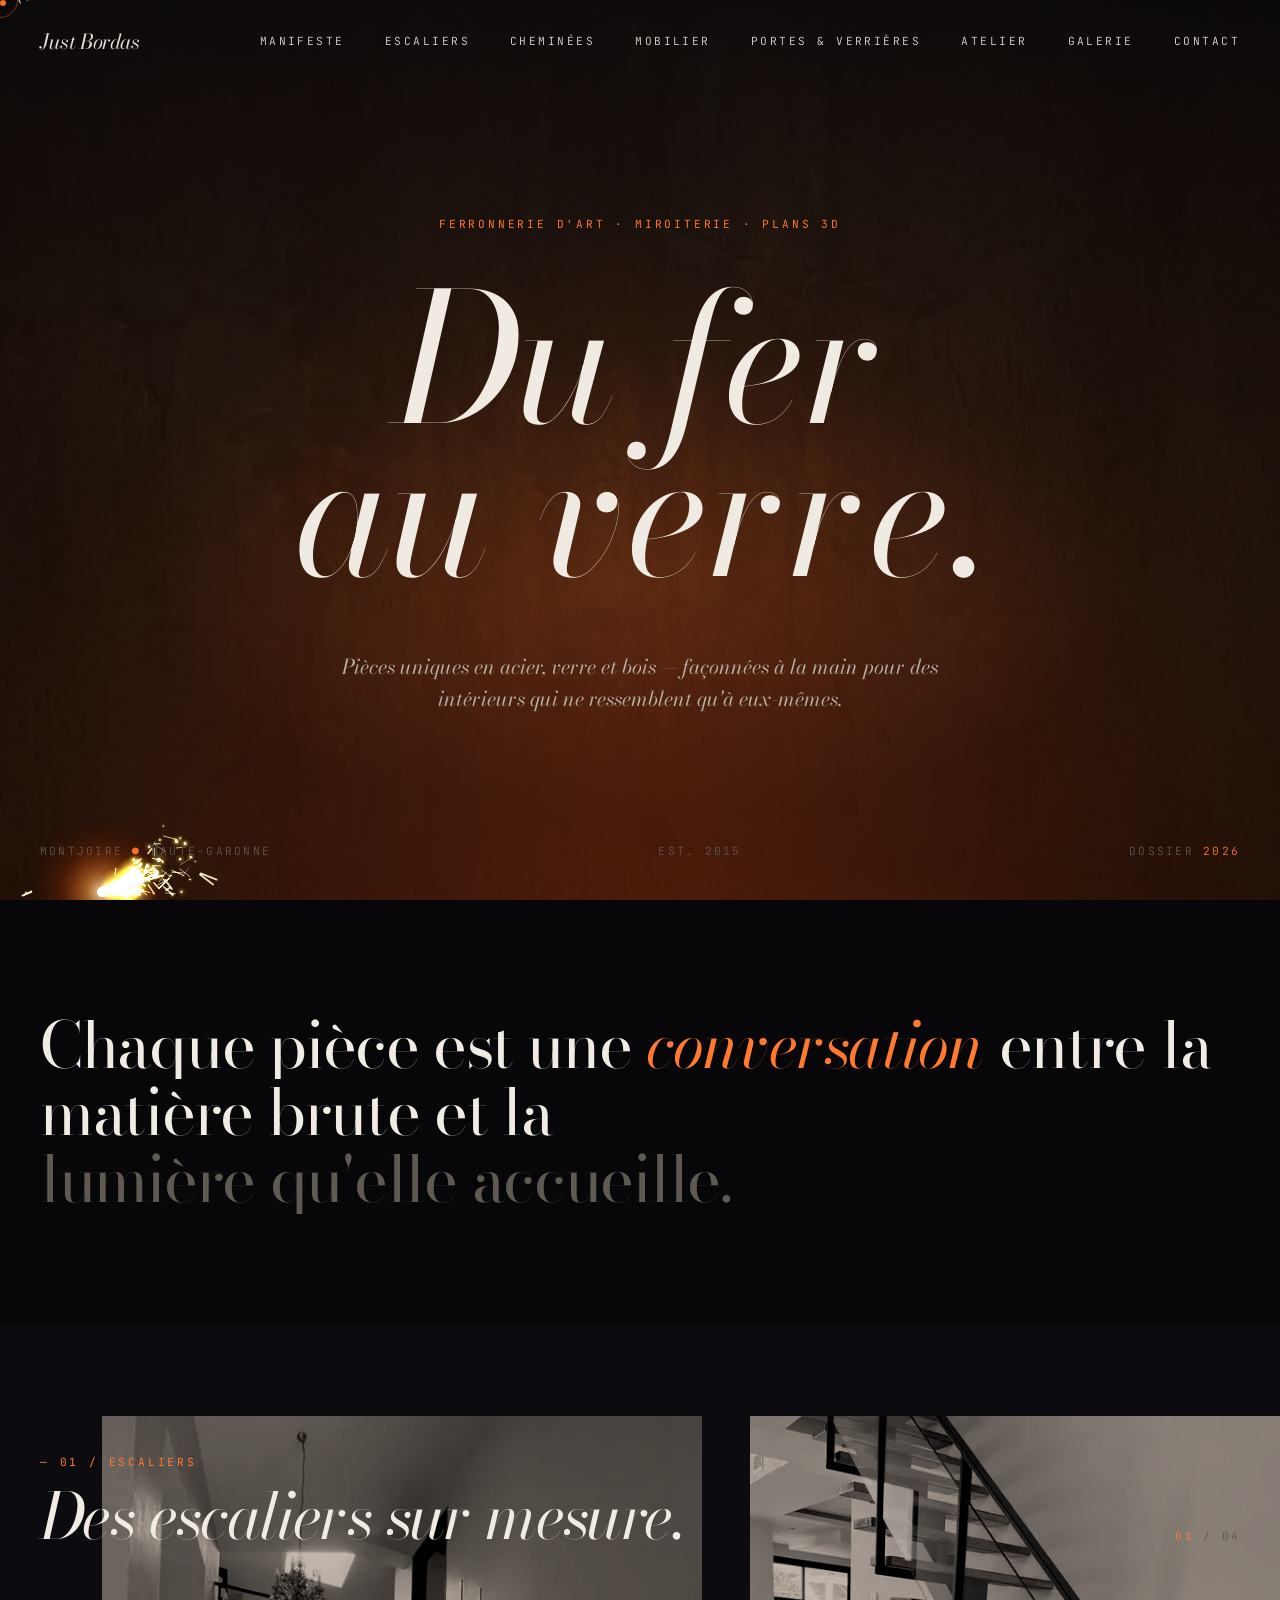
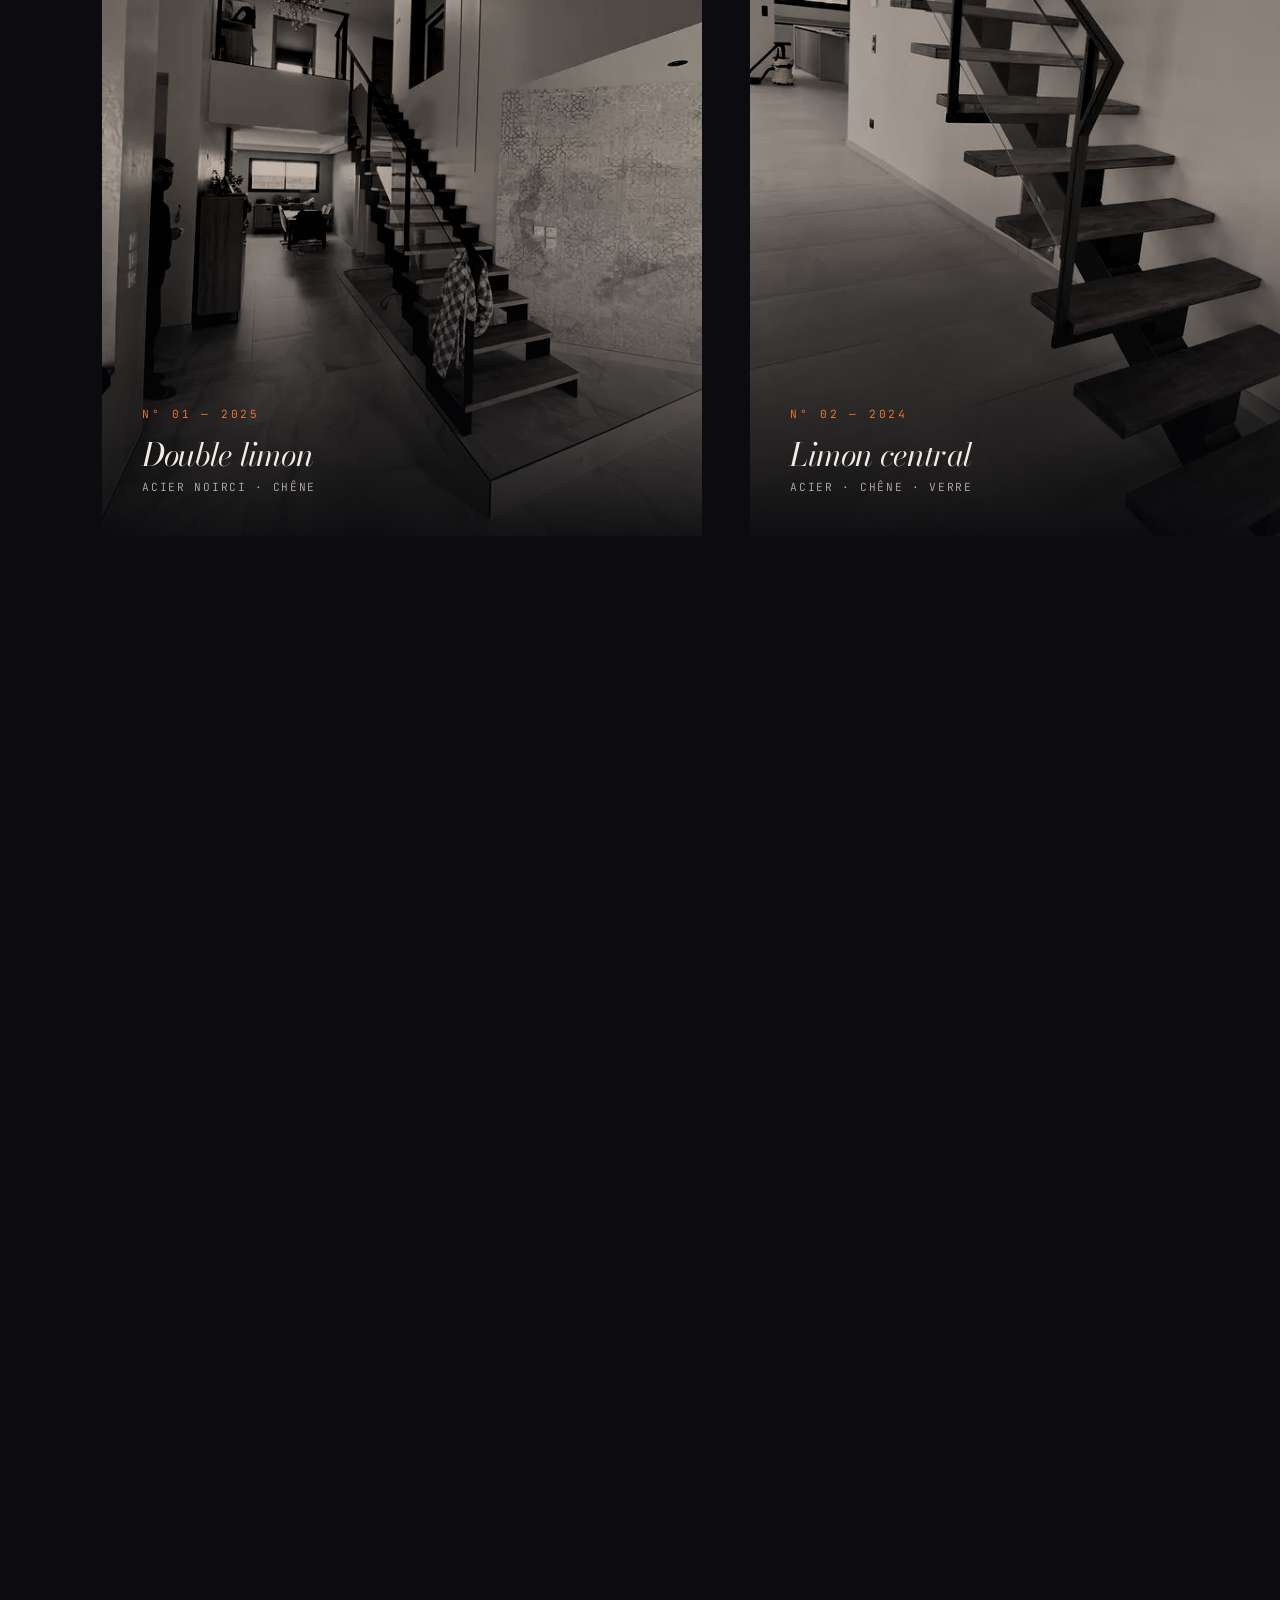
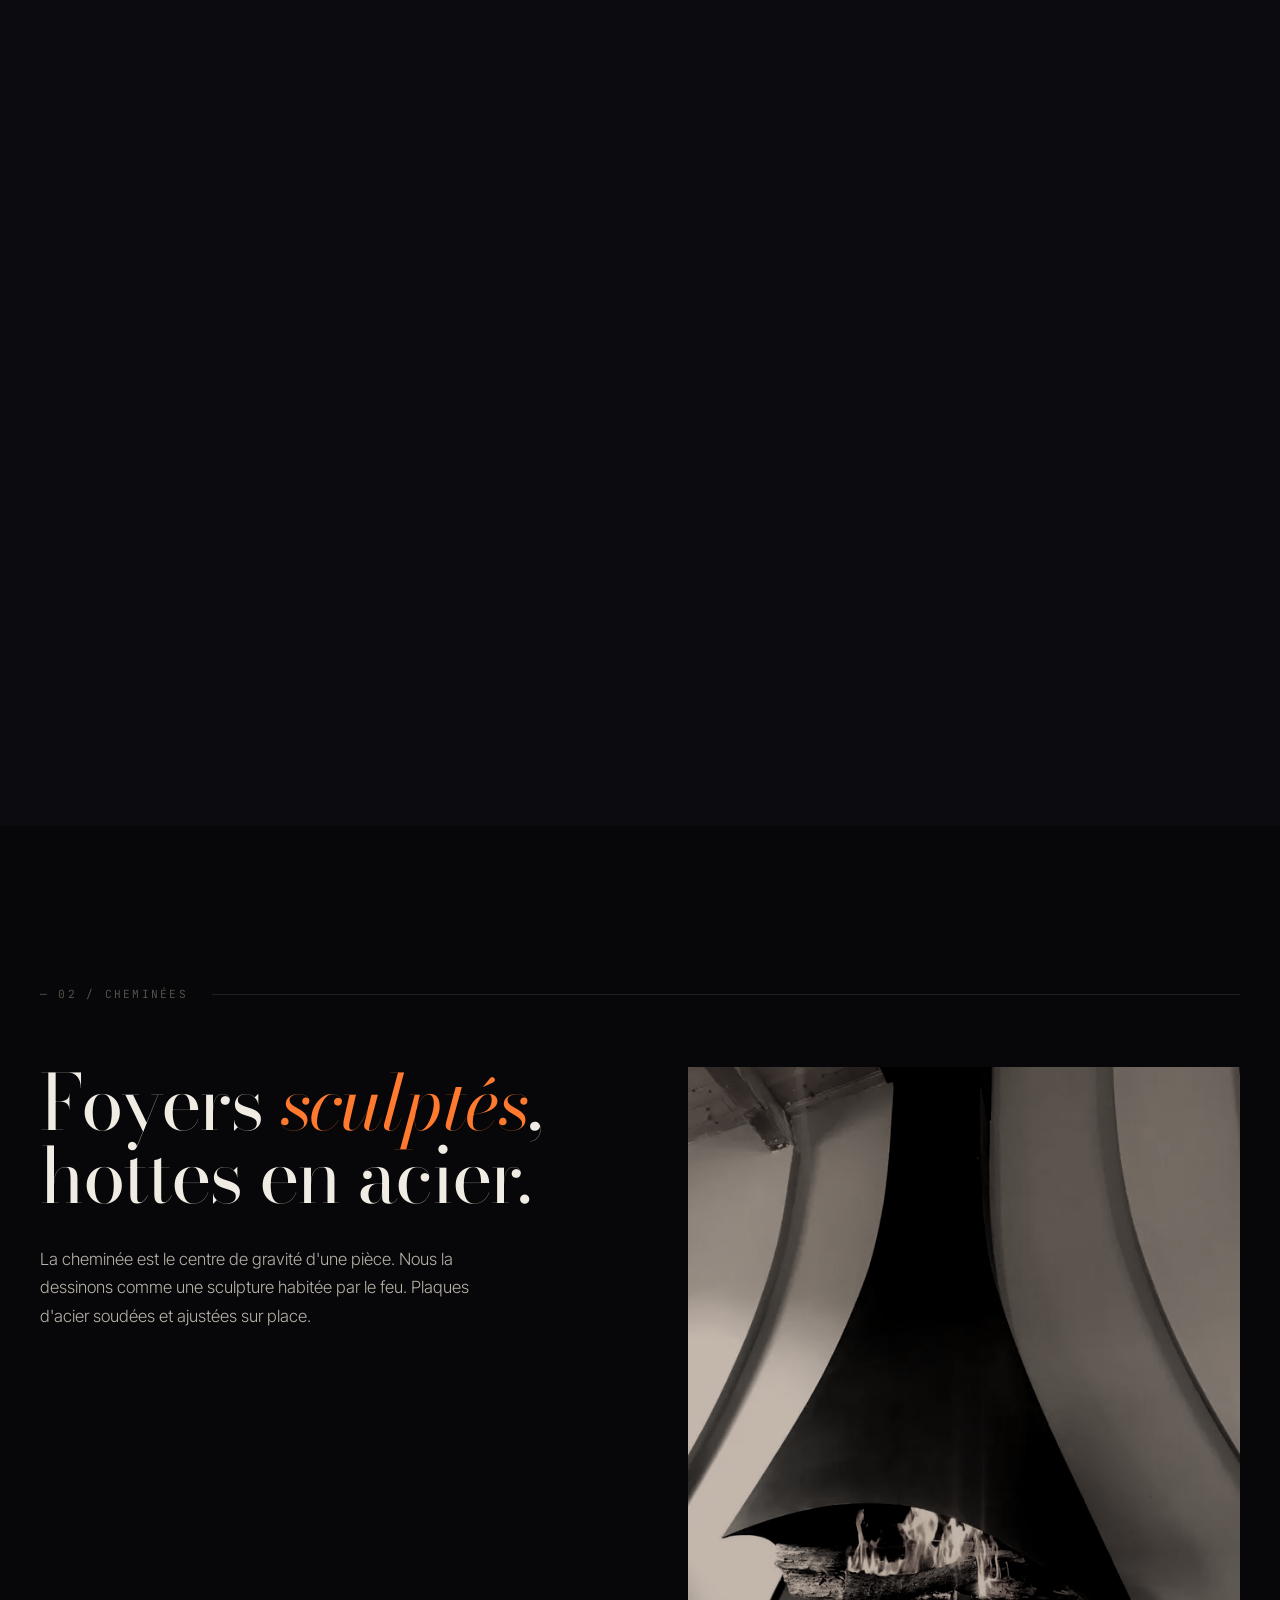
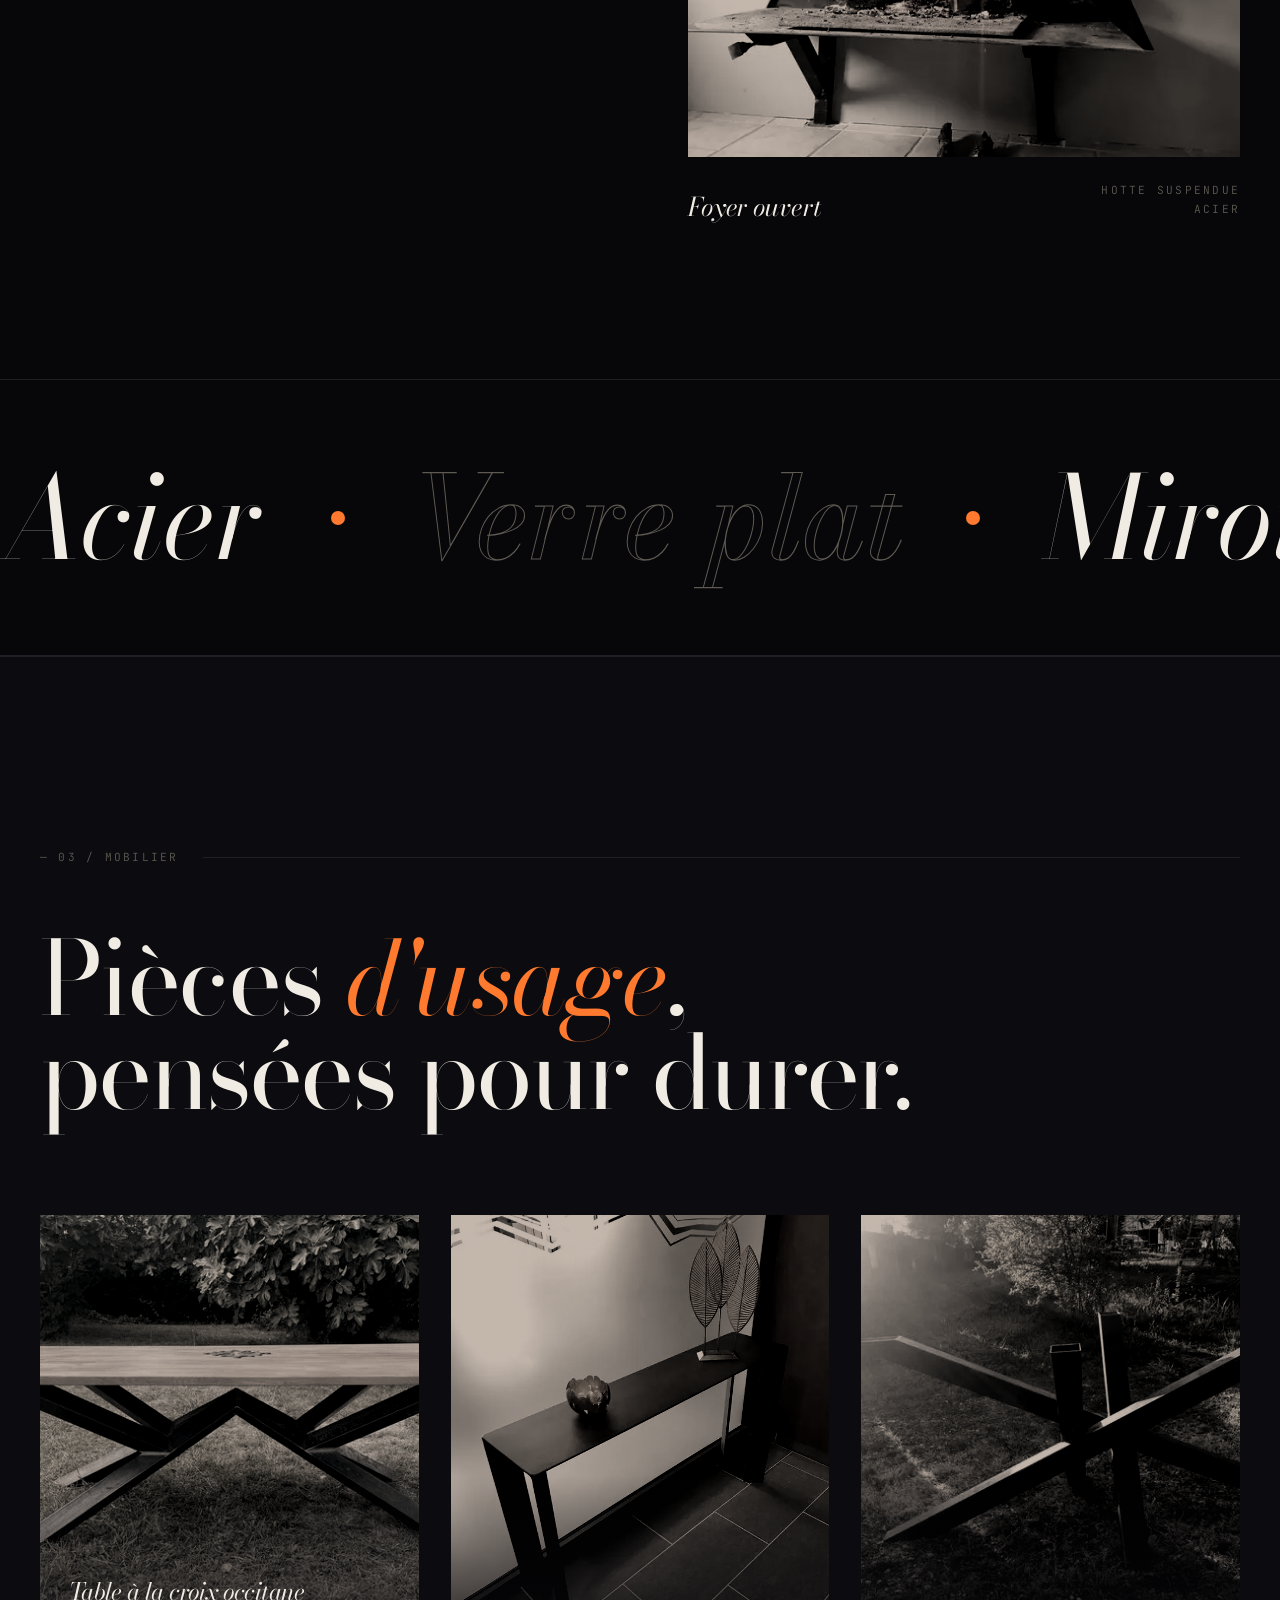
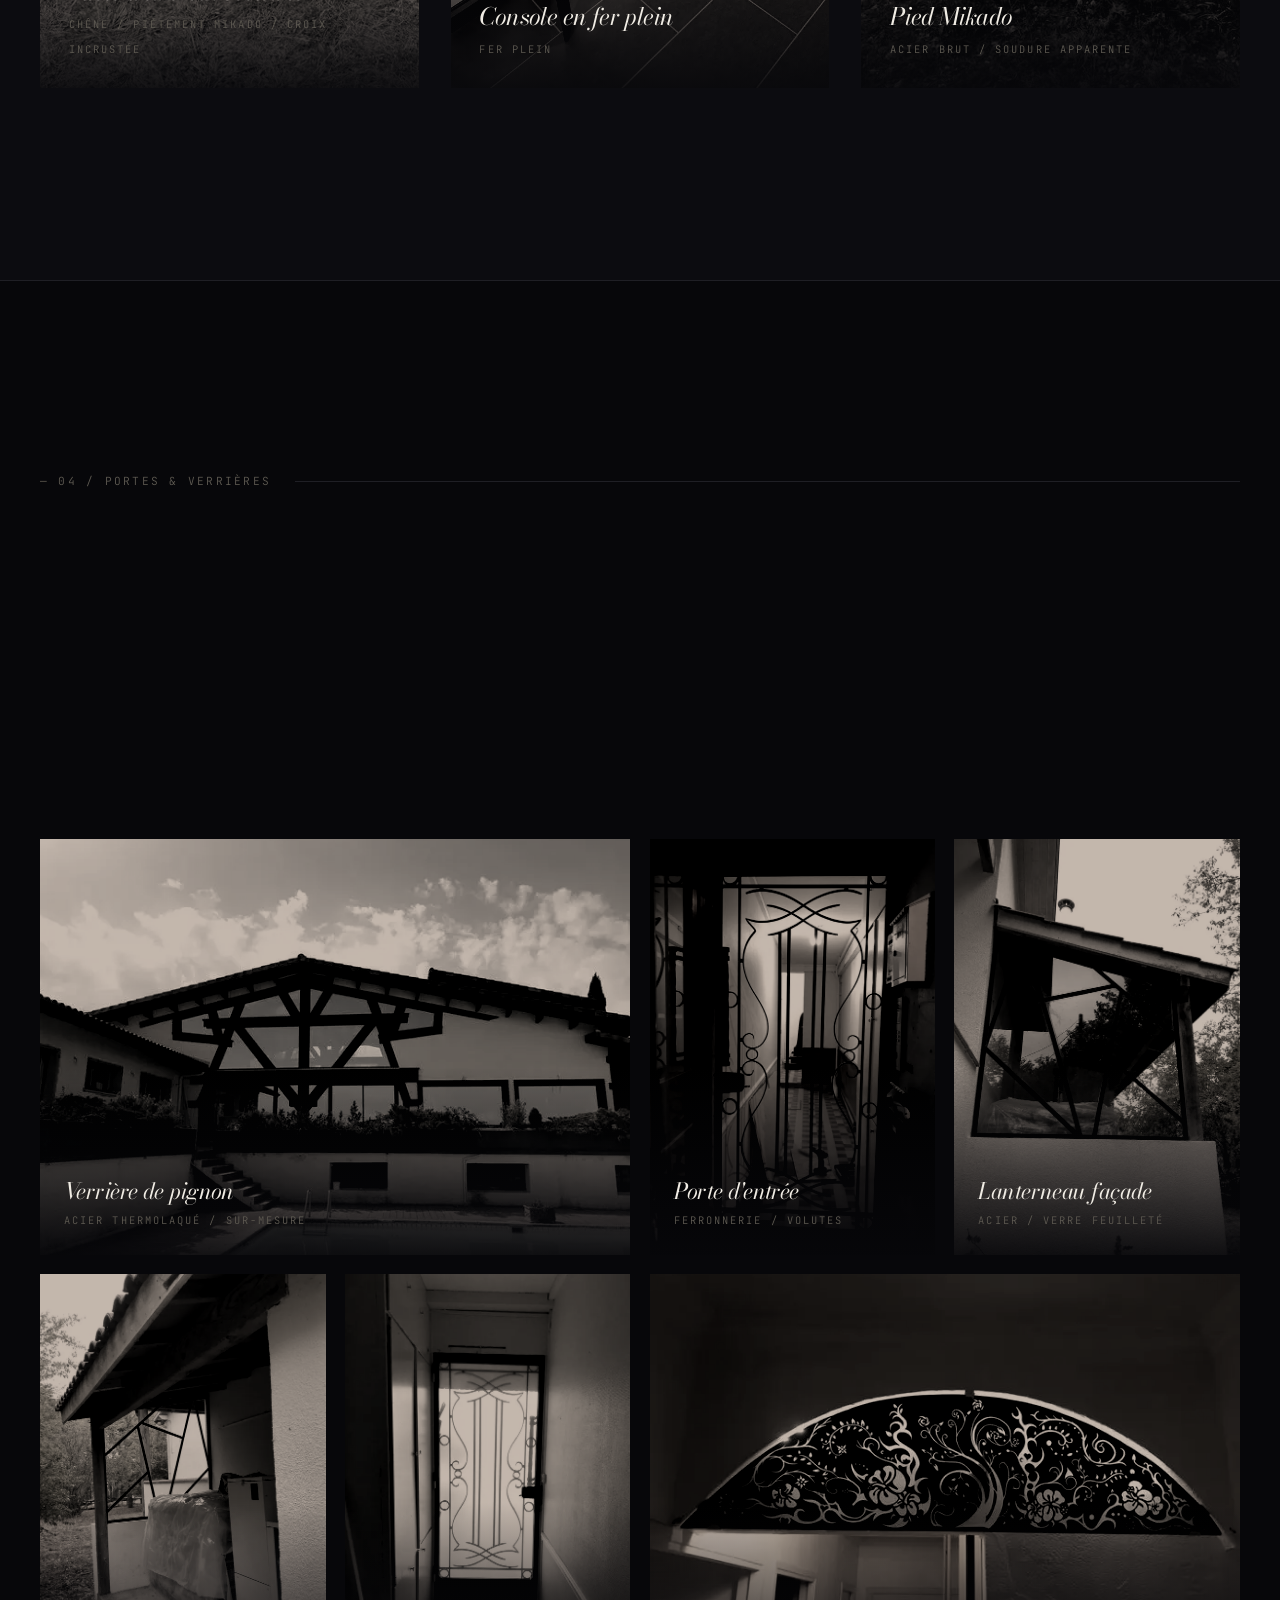
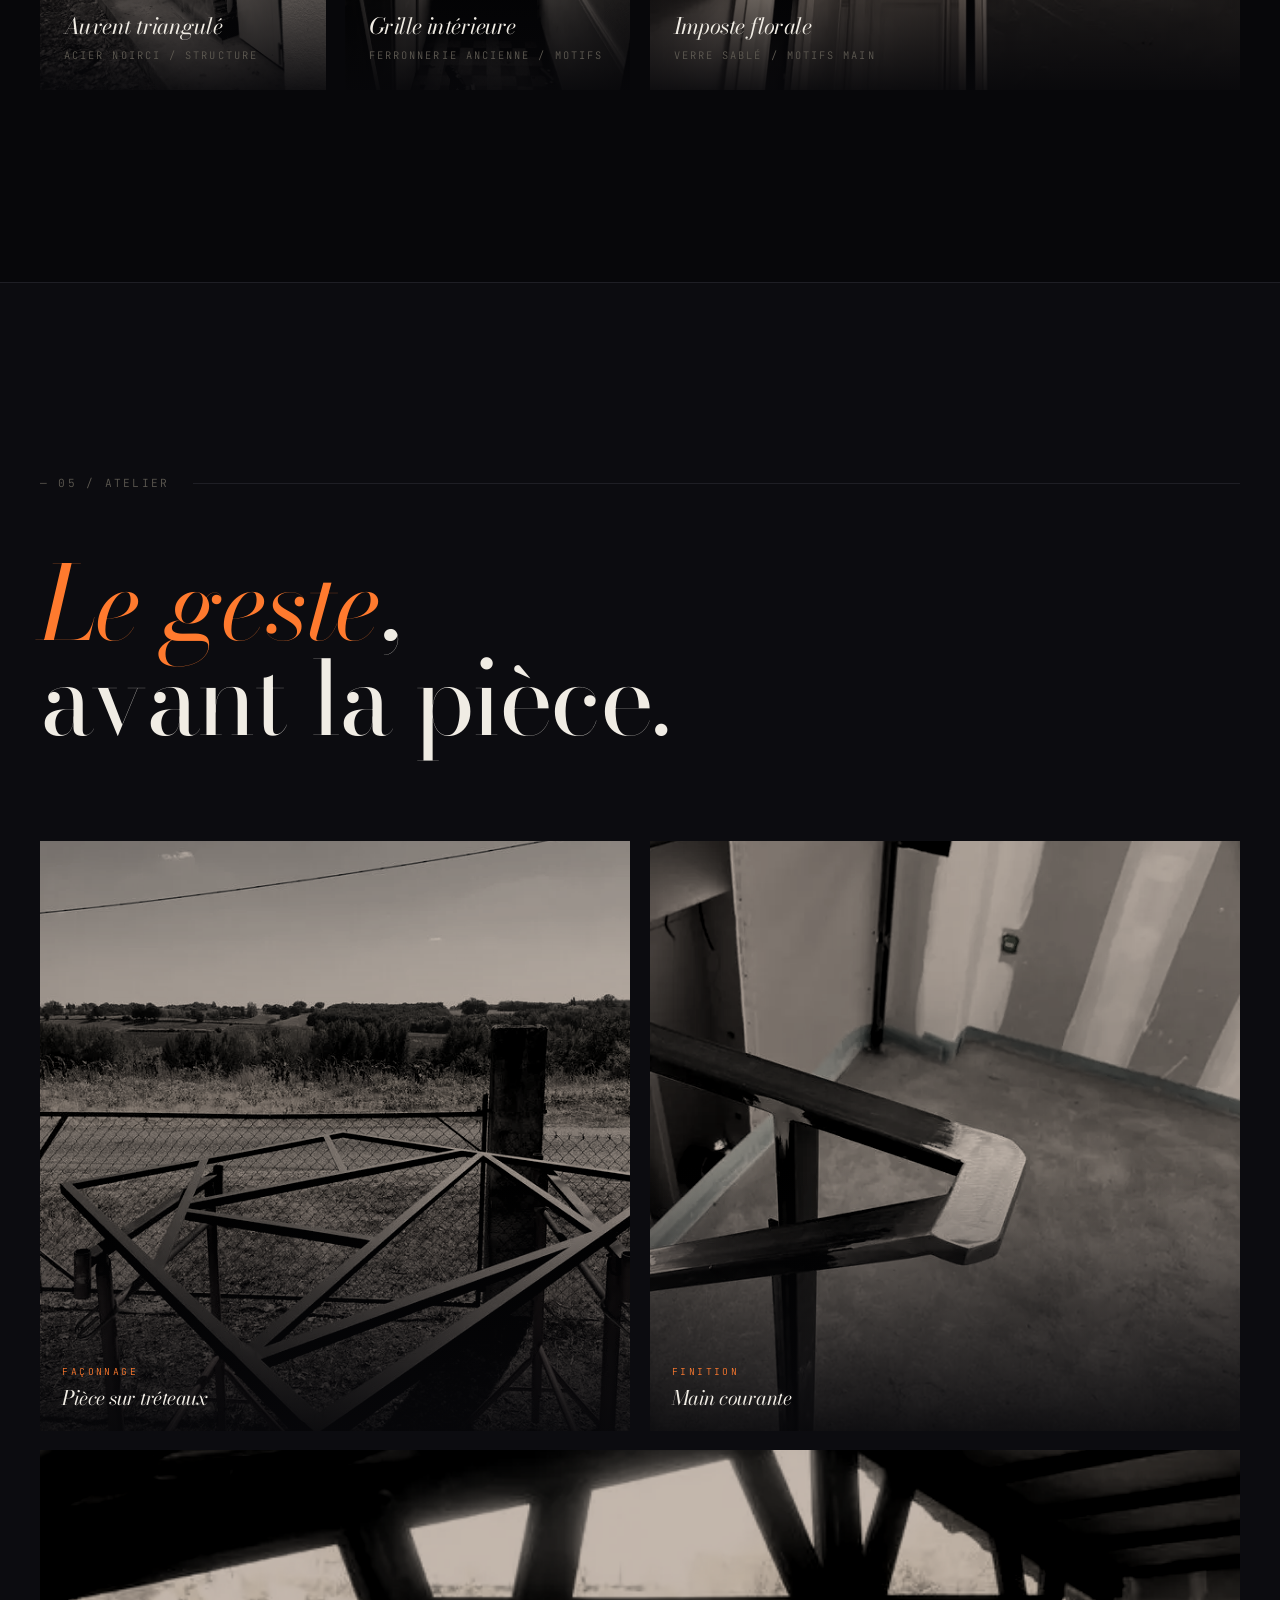
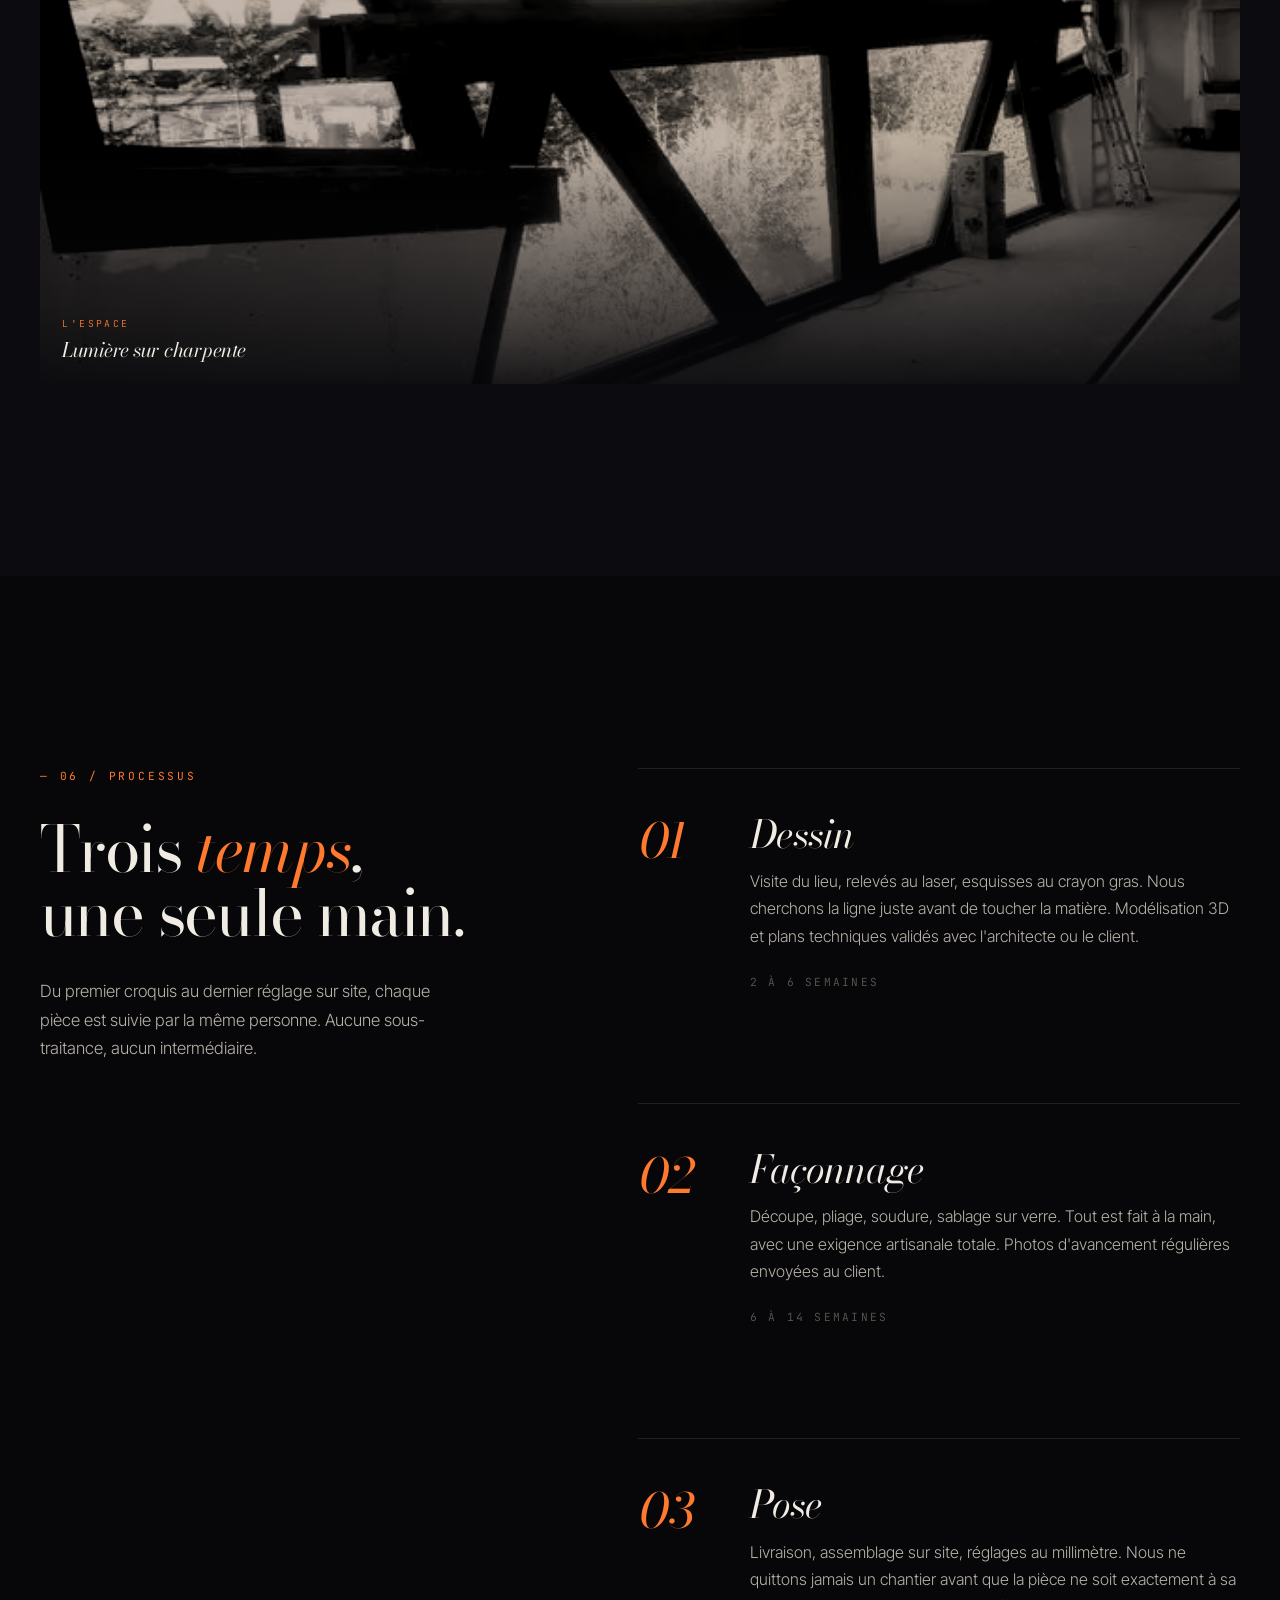
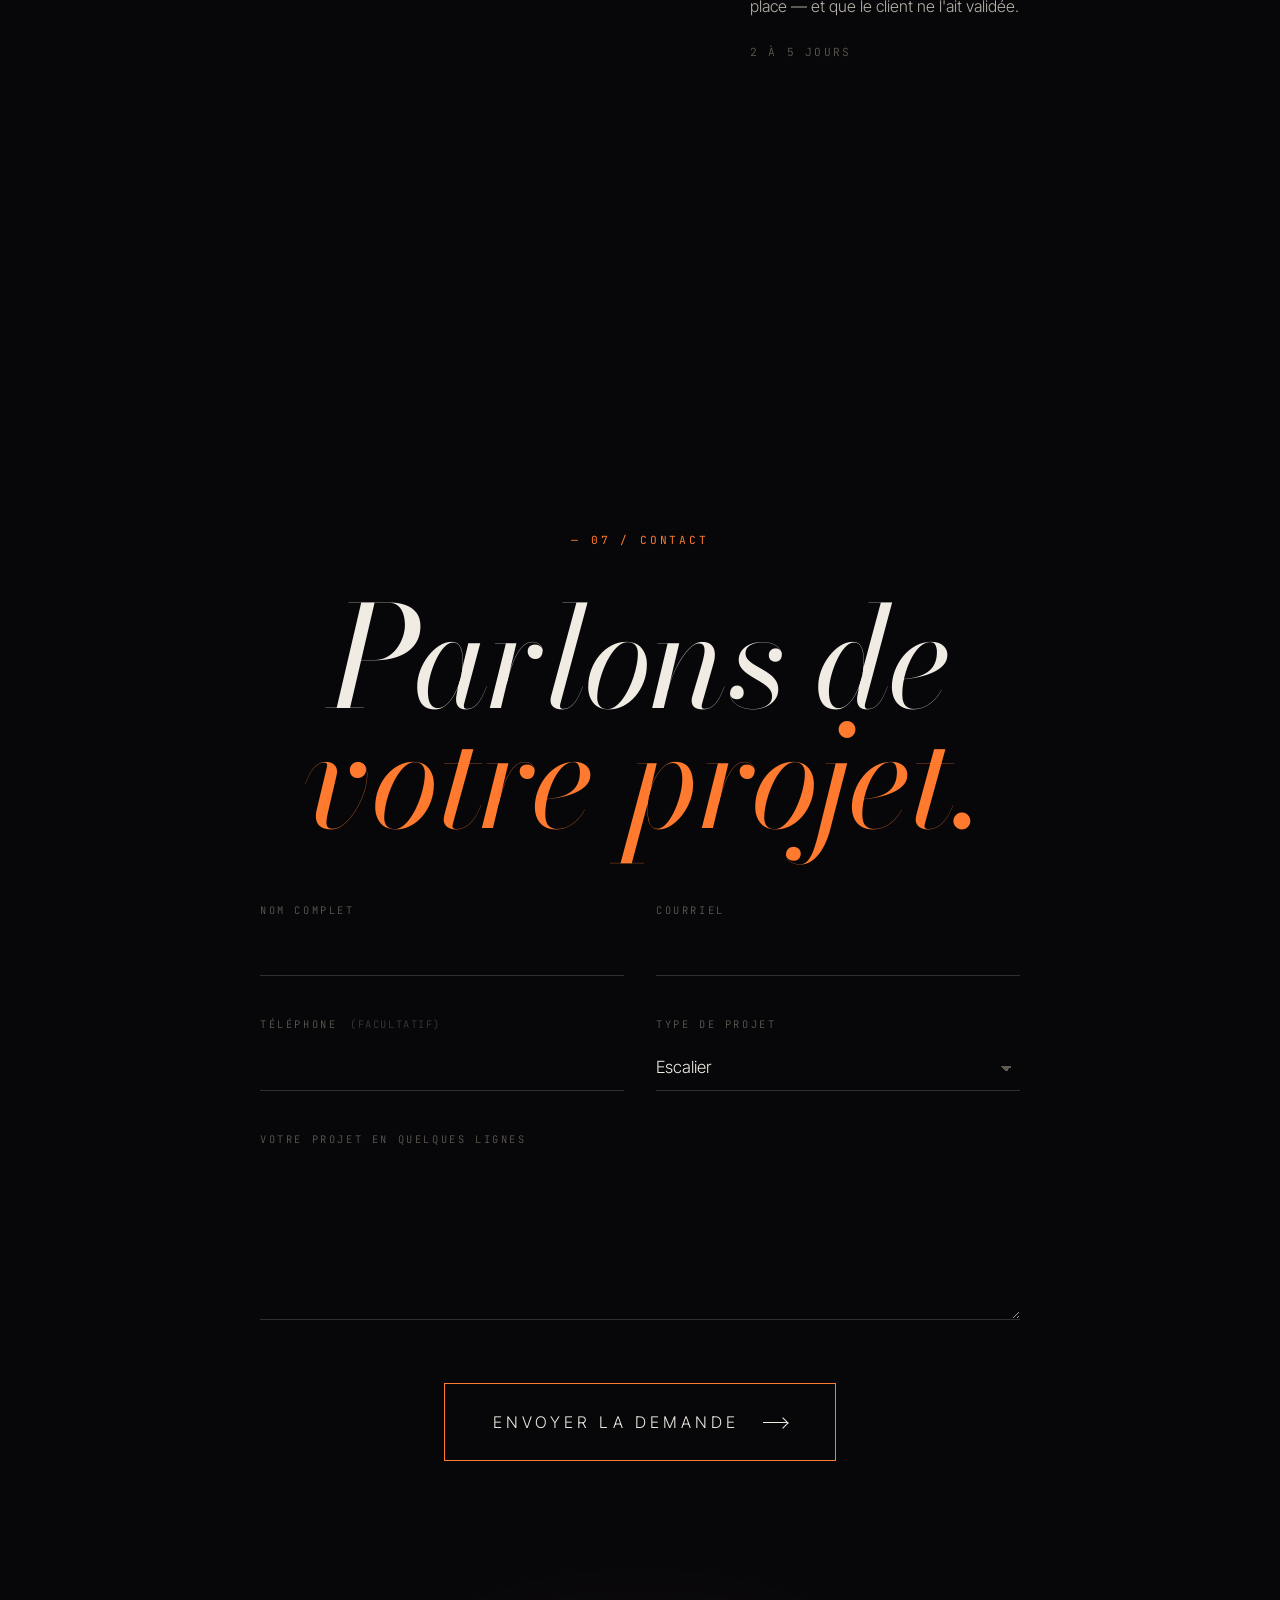
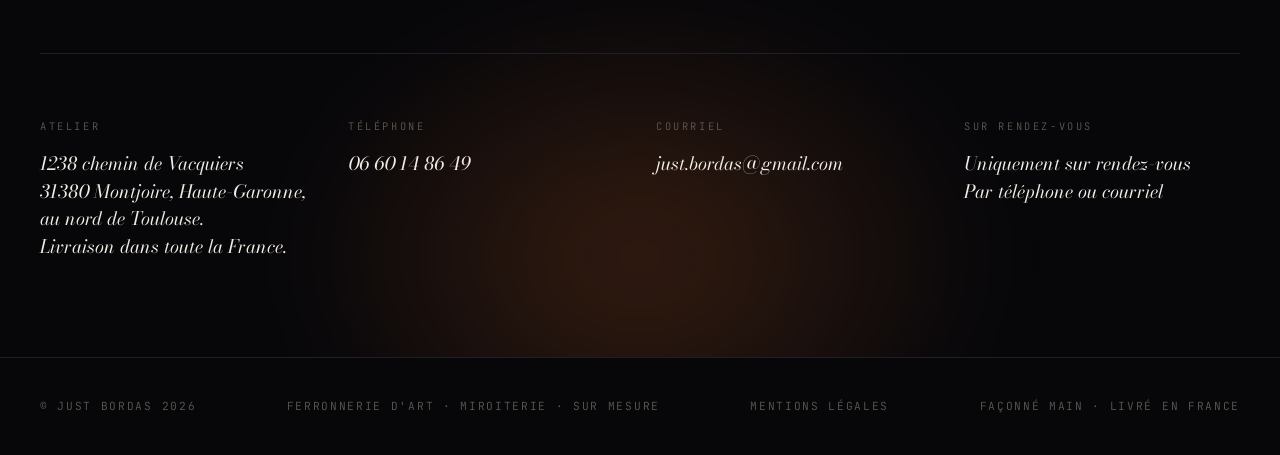
==== index.html @ 3dfc164c "Hero : texture acier patiné en fond, sous le dégradé noir passé en voile semi-transparent" ====
<!DOCTYPE html>
<html lang="fr">
<head>
<meta charset="UTF-8" />
<meta name="viewport" content="width=device-width, initial-scale=1.0" />
<title>Just Bordas — Ferronnerie d'art</title>
<meta name="description" content="Atelier de ferronnerie d'art et de miroiterie — escaliers, cheminées, verrières et mobilier sur mesure. Acier, verre plat, sablage, plans 3D. Façonné main, livré en France." />
<meta name="author" content="Just Bordas" />
<meta name="theme-color" content="#07070a" />

<link rel="canonical" href="https://vferries.github.io/just/" />

<!-- Open Graph -->
<meta property="og:type" content="website" />
<meta property="og:locale" content="fr_FR" />
<meta property="og:site_name" content="Just Bordas" />
<meta property="og:title" content="Just Bordas — Ferronnerie d'art" />
<meta property="og:description" content="Pièces uniques en acier, verre et bois — façonnées à la main pour des intérieurs qui ne ressemblent qu'à eux-mêmes." />
<meta property="og:url" content="https://vferries.github.io/just/" />
<meta property="og:image" content="https://vferries.github.io/just/og-image.jpg" />

<!-- Twitter / X -->
<meta name="twitter:card" content="summary_large_image" />
<meta name="twitter:title" content="Just Bordas — Ferronnerie d'art" />
<meta name="twitter:description" content="Pièces uniques en acier, verre et bois — façonnées à la main." />
<meta name="twitter:image" content="https://vferries.github.io/just/og-image.jpg" />

<!-- Données structurées — référencement local (Google Business, rich results) -->
<script type="application/ld+json">
{
  "@context": "https://schema.org",
  "@type": "HomeAndConstructionBusiness",
  "@id": "https://vferries.github.io/just/#atelier",
  "name": "Just Bordas",
  "description": "Atelier de ferronnerie d'art et de miroiterie — escaliers, cheminées, verrières, pergolas, portails et mobilier sur mesure en acier et verre. Façonné main, livré en France.",
  "url": "https://vferries.github.io/just/",
  "image": "https://vferries.github.io/just/og-image.jpg",
  "telephone": "+33660148649",
  "email": "just.bordas@gmail.com",
  "foundingDate": "2015",
  "founder": { "@type": "Person", "name": "Just Bordas" },
  "vatID": "FR08814197661",
  "address": {
    "@type": "PostalAddress",
    "streetAddress": "1238 chemin de Vacquiers",
    "addressLocality": "Montjoire",
    "postalCode": "31380",
    "addressRegion": "Occitanie",
    "addressCountry": "FR"
  },
  "areaServed": { "@type": "Country", "name": "France" },
  "knowsAbout": [
    "Ferronnerie d'art",
    "Miroiterie",
    "Escaliers métalliques sur mesure",
    "Verrières d'intérieur",
    "Cheminées et foyers",
    "Mobilier acier",
    "Pergolas et portails",
    "Découpe laser",
    "Plans 3D"
  ]
}
</script>

<!-- Favicon (étincelle sur fond anthracite) -->
<link rel="icon" type="image/svg+xml" href="data:image/svg+xml;utf8,<svg xmlns='http://www.w3.org/2000/svg' viewBox='0 0 64 64'><rect width='64' height='64' fill='%2307070a'/><circle cx='32' cy='32' r='11' fill='%23ff7a2e'/><circle cx='32' cy='32' r='4' fill='%23fff4d6'/></svg>" />
<link rel="apple-touch-icon" href="./apple-touch-icon.png" />

<link rel="preconnect" href="https://fonts.googleapis.com" />
<link rel="preconnect" href="https://fonts.gstatic.com" crossorigin />
<link href="https://fonts.googleapis.com/css2?family=Bodoni+Moda:ital,wght@0,400;1,400&family=Inter+Tight:wght@300&family=JetBrains+Mono:wght@400;500&display=swap" rel="stylesheet" />

<link rel="stylesheet" href="./styles.css" />
<script src="./script.js" defer></script>
</head>
<body>

<canvas id="sparks-canvas"></canvas>

<div class="cursor" id="cursor"></div>
<div class="cursor-ring" id="cursorRing"></div>
<div class="scroll-progress" id="scrollProgress"></div>

<div class="loader" id="loader">
  <div class="loader-mark"><span>Just Bordas</span></div>
  <div class="loader-bar"></div>
</div>

<nav id="nav">
  <a href="#" class="logo">Just Bordas</a>
  <div class="nav-links">
    <a href="#intro">Manifeste</a>
    <a href="#escaliers">Escaliers</a>
    <a href="#cheminees">Cheminées</a>
    <a href="#mobilier">Mobilier</a>
    <a href="#ferronnerie">Portes &amp; Verrières</a>
    <a href="#atelier">Atelier</a>
    <a href="./galerie.html">Galerie</a>
    <a href="#contact">Contact</a>
  </div>
</nav>

<!-- HERO -->
<section class="hero">
  <div class="hero-texture" aria-hidden="true">
    <picture>
      <source type="image/webp" srcset="./photos/hero-texture-640.webp 640w, ./photos/hero-texture-1024.webp 1024w, ./photos/hero-texture-1600.webp 1600w" sizes="100vw" />
      <img src="./photos/hero-texture-1024.jpg" srcset="./photos/hero-texture-640.jpg 640w, ./photos/hero-texture-1024.jpg 1024w, ./photos/hero-texture-1600.jpg 1600w" sizes="100vw" alt="" width="1386" height="768" decoding="async" fetchpriority="high" />
    </picture>
  </div>
  <div class="hero-bg"></div>

  <div class="hero-content">
    <div class="hero-eyebrow">
      <span class="eyebrow">Ferronnerie d'art · Miroiterie · Plans 3D</span>
    </div>

    <h1 class="hero-title">
      <span class="word"><span style="--i:0">D</span></span><span class="word"><span style="--i:1">u</span></span>&nbsp;<span class="word"><span style="--i:2">f</span></span><span class="word"><span style="--i:3">e</span></span><span class="word"><span style="--i:4">r</span></span><br/>
      <span class="word"><span style="--i:5">a</span></span><span class="word"><span style="--i:6">u</span></span>&nbsp;<span class="word"><span style="--i:7">v</span></span><span class="word"><span style="--i:8">e</span></span><span class="word"><span style="--i:9">r</span></span><span class="word"><span style="--i:10">r</span></span><span class="word"><span style="--i:11">e</span></span>.
    </h1>

    <p class="hero-subtitle">
      Pièces uniques en acier, verre et bois — façonnées à la main pour des intérieurs qui ne ressemblent qu'à eux-mêmes.
    </p>
  </div>

  <div class="hero-meta">
    <div>Montjoire <span>●</span> Haute-Garonne</div>
    <div>EST. 2015</div>
    <div>Dossier <span>2026</span></div>
  </div>
</section>

<!-- INTRO PHRASE -->
<section class="intro" id="intro">
  <p class="intro-text reveal-words">
    <span class="word"><span>Chaque</span></span>
    <span class="word"><span>pièce</span></span>
    <span class="word"><span>est</span></span>
    <span class="word"><span>une</span></span>
    <span class="word"><span class="accent">conversation</span></span>
    <span class="word"><span>entre</span></span>
    <span class="word"><span>la</span></span>
    <span class="word"><span>matière</span></span>
    <span class="word"><span>brute</span></span>
    <span class="word"><span>et</span></span>
    <span class="word"><span>la</span></span>
    <span class="word"><span class="muted">lumière qu'elle accueille.</span></span>
  </p>
</section>

<!-- ESCALIERS — SCROLL HORIZONTAL -->
<div class="horizontal-section" id="escaliers">
  <div class="horizontal-sticky">
    <div class="horizontal-header">
      <div>
        <span class="eyebrow" style="display:block; margin-bottom: 1rem;">— 01 / Escaliers</span>
        <h2>Des escaliers <span class="italic">sur mesure</span>.</h2>
      </div>
      <div class="horizontal-counter">
        <span class="current" id="hCurrent">01</span> / <span id="hTotal">04</span>
      </div>
    </div>

    <div class="horizontal-track" id="horizontalTrack">
      <div class="h-card">
        <div class="h-card-image img-bg">
          <picture>
            <source type="image/webp" srcset="./photos/escalier-01-640.webp 640w, ./photos/escalier-01-1024.webp 1024w, ./photos/escalier-01-1600.webp 1600w" sizes="(max-width: 900px) 100vw, 50vw" />
            <img src="./photos/escalier-01-1024.jpg" srcset="./photos/escalier-01-640.jpg 640w, ./photos/escalier-01-1024.jpg 1024w, ./photos/escalier-01-1600.jpg 1600w" sizes="(max-width: 900px) 100vw, 50vw" alt="Volée droite, acier noirci et chêne" width="1200" height="1600" loading="lazy" decoding="async" class="img-treat" />
          </picture>
        </div>
        <div class="h-card-info">
          <span class="num">N° 01 — 2025</span>
          <h3>Double limon</h3>
          <div class="specs">Acier noirci · Chêne</div>
        </div>
      </div>
      <div class="h-card">
        <div class="h-card-image img-bg">
          <picture>
            <source type="image/webp" srcset="./photos/escalier-05-640.webp 640w, ./photos/escalier-05-1024.webp 1024w, ./photos/escalier-05-1600.webp 1600w" sizes="(max-width: 900px) 100vw, 50vw" />
            <img src="./photos/escalier-05-1024.jpg" srcset="./photos/escalier-05-640.jpg 640w, ./photos/escalier-05-1024.jpg 1024w, ./photos/escalier-05-1600.jpg 1600w" sizes="(max-width: 900px) 100vw, 50vw" alt="Escalier à limon central, marches chêne et garde-corps verre" width="1200" height="1600" loading="lazy" decoding="async" class="img-treat" />
          </picture>
        </div>
        <div class="h-card-info">
          <span class="num">N° 02 — 2024</span>
          <h3>Limon central</h3>
          <div class="specs">Acier · Chêne · Verre</div>
        </div>
      </div>
      <div class="h-card">
        <div class="h-card-image img-bg">
          <picture>
            <source type="image/webp" srcset="./photos/escalier-04-640.webp 640w, ./photos/escalier-04-1024.webp 1024w, ./photos/escalier-04-1600.webp 1600w" sizes="(max-width: 900px) 100vw, 50vw" />
            <img src="./photos/escalier-04-1024.jpg" srcset="./photos/escalier-04-640.jpg 640w, ./photos/escalier-04-1024.jpg 1024w, ./photos/escalier-04-1600.jpg 1600w" sizes="(max-width: 900px) 100vw, 50vw" alt="Escalier double limon, garde-corps verre" width="1200" height="1600" loading="lazy" decoding="async" class="img-treat" />
          </picture>
        </div>
        <div class="h-card-info">
          <span class="num">N° 03 — 2024</span>
          <h3>Double limon, garde-corps verre</h3>
          <div class="specs">Acier · Verre · Chêne</div>
        </div>
      </div>
      <div class="h-card">
        <div class="h-card-image img-bg">
          <picture>
            <source type="image/webp" srcset="./photos/escalier-09-640.webp 640w, ./photos/escalier-09-1024.webp 1024w, ./photos/escalier-09-1600.webp 1600w" sizes="(max-width: 900px) 100vw, 50vw" />
            <img src="./photos/escalier-09-1024.jpg" srcset="./photos/escalier-09-640.jpg 640w, ./photos/escalier-09-1024.jpg 1024w, ./photos/escalier-09-1600.jpg 1600w" sizes="(max-width: 900px) 100vw, 50vw" alt="Escalier avec garde-corps en tube artistique" width="1200" height="1600" loading="lazy" decoding="async" class="img-treat" />
          </picture>
        </div>
        <div class="h-card-info">
          <span class="num">N° 04 — 2024</span>
          <h3>Garde-corps tube artistique</h3>
          <div class="specs">Acier noirci · Pièce graphique</div>
        </div>
      </div>
    </div>
  </div>
</div>

<!-- CHEMINÉES -->
<section class="chem-section" id="cheminees">
  <div class="container">
    <div class="section-eyebrow">
      <span class="section-num">— 02 / Cheminées</span>
    </div>

    <div class="chem-layout">
      <div class="chem-text reveal">
        <h2>
          Foyers <span class="italic">sculptés</span>,<br/>
          hottes en acier.
        </h2>
        <p>
          La cheminée est le centre de gravité d'une pièce. Nous la dessinons comme une sculpture habitée par le feu. Plaques d'acier soudées et ajustées sur place.
        </p>
      </div>

      <div class="chem-gallery">
        <div class="chem-piece reveal-stagger">
          <div class="chem-piece-img reveal-image">
            <div class="inner img-bg">
              <picture>
                <source type="image/webp" srcset="./photos/cheminee-01-640.webp 640w, ./photos/cheminee-01-1024.webp 1024w, ./photos/cheminee-01-1600.webp 1600w" sizes="(max-width: 900px) 100vw, 50vw" />
                <img src="./photos/cheminee-01-1024.jpg" srcset="./photos/cheminee-01-640.jpg 640w, ./photos/cheminee-01-1024.jpg 1024w, ./photos/cheminee-01-1600.jpg 1600w" sizes="(max-width: 900px) 100vw, 50vw" alt="Foyer ouvert avec hotte en acier" width="1600" height="2133" loading="lazy" decoding="async" class="img-treat" />
              </picture>
            </div>
          </div>
          <div class="chem-piece-meta">
            <h3>Foyer ouvert</h3>
            <div class="info">Hotte suspendue<br/>Acier</div>
          </div>
        </div>
      </div>
    </div>
  </div>
</section>

<!-- MARQUEE -->
<div class="marquee">
  <div class="marquee-track" id="marqueeTrack">
    <div class="marquee-item">Acier</div>
    <div class="marquee-dot"></div>
    <div class="marquee-item outline">Verre plat</div>
    <div class="marquee-dot"></div>
    <div class="marquee-item">Miroirs</div>
    <div class="marquee-dot"></div>
    <div class="marquee-item outline">Sablage</div>
    <div class="marquee-dot"></div>
    <div class="marquee-item">Découpe laser</div>
    <div class="marquee-dot"></div>
    <div class="marquee-item outline">Soudure</div>
    <div class="marquee-dot"></div>
    <div class="marquee-item">Plans 3D</div>
    <div class="marquee-dot"></div>
    <div class="marquee-item outline">Crédences de cuisine</div>
    <div class="marquee-dot"></div>
    <div class="marquee-item">Pergolas</div>
    <div class="marquee-dot"></div>
    <div class="marquee-item outline">Portails</div>
    <div class="marquee-dot"></div>
    <div class="marquee-item">Verrières</div>
    <div class="marquee-dot"></div>
    <div class="marquee-item outline">Chêne</div>
    <div class="marquee-dot"></div>
  </div>
</div>

<!-- MOBILIER -->
<section class="mobilier" id="mobilier">
  <div class="container">
    <div class="section-eyebrow">
      <span class="section-num">— 03 / Mobilier</span>
    </div>
    <h2 class="section-title reveal">
      Pièces <span class="italic">d'usage</span>,<br/>pensées pour durer.
    </h2>

    <div class="mobilier-trio">
      <div class="trio-cell reveal-image">
        <div class="inner img-bg">
          <picture>
            <source type="image/webp" srcset="./photos/mobilier-04-640.webp 640w, ./photos/mobilier-04-1024.webp 1024w, ./photos/mobilier-04-1600.webp 1600w" sizes="(max-width: 900px) 100vw, 33vw" />
            <img src="./photos/mobilier-04-1024.jpg" srcset="./photos/mobilier-04-640.jpg 640w, ./photos/mobilier-04-1024.jpg 1024w, ./photos/mobilier-04-1600.jpg 1600w" sizes="(max-width: 900px) 100vw, 33vw" alt="Table chêne avec croix occitane incrustée, piétement Mikado" width="1600" height="1200" loading="lazy" decoding="async" class="img-treat" />
          </picture>
        </div>
        <div class="trio-info">
          <h4>Table à la croix occitane</h4>
          <span class="mat">Chêne / Piétement Mikado / Croix incrustée</span>
        </div>
      </div>
      <div class="trio-cell reveal-image">
        <div class="inner img-bg">
          <picture>
            <source type="image/webp" srcset="./photos/mobilier-02-640.webp 640w, ./photos/mobilier-02-1024.webp 1024w, ./photos/mobilier-02-1600.webp 1600w" sizes="(max-width: 900px) 100vw, 33vw" />
            <img src="./photos/mobilier-02-1024.jpg" srcset="./photos/mobilier-02-640.jpg 640w, ./photos/mobilier-02-1024.jpg 1024w, ./photos/mobilier-02-1600.jpg 1600w" sizes="(max-width: 900px) 100vw, 33vw" alt="Console en fer plein" width="1600" height="2133" loading="lazy" decoding="async" class="img-treat" />
          </picture>
        </div>
        <div class="trio-info">
          <h4>Console en fer plein</h4>
          <span class="mat">Fer plein</span>
        </div>
      </div>
      <div class="trio-cell reveal-image">
        <div class="inner img-bg">
          <picture>
            <source type="image/webp" srcset="./photos/mobilier-03-640.webp 640w, ./photos/mobilier-03-1024.webp 1024w, ./photos/mobilier-03-1600.webp 1600w" sizes="(max-width: 900px) 100vw, 33vw" />
            <img src="./photos/mobilier-03-1024.jpg" srcset="./photos/mobilier-03-640.jpg 640w, ./photos/mobilier-03-1024.jpg 1024w, ./photos/mobilier-03-1600.jpg 1600w" sizes="(max-width: 900px) 100vw, 33vw" alt="Pied de table Mikado, acier brut soudé" width="1600" height="1200" loading="lazy" decoding="async" class="img-treat" />
          </picture>
        </div>
        <div class="trio-info">
          <h4>Pied Mikado</h4>
          <span class="mat">Acier brut / Soudure apparente</span>
        </div>
      </div>
    </div>
  </div>
</section>

<!-- PORTES & VERRIÈRES -->
<section class="ferronnerie" id="ferronnerie">
  <div class="container">
    <div class="section-eyebrow">
      <span class="section-num">— 04 / Portes &amp; Verrières</span>
    </div>
    <h2 class="section-title reveal">
      Lignes <span class="italic">architecturales</span>,<br/>fer et verre en dialogue.
    </h2>

    <div class="mob-grid">
      <div class="mob-cell mob-1 reveal-image">
        <div class="mob-img inner img-bg">
          <picture>
            <source type="image/webp" srcset="./photos/verriere-01-640.webp 640w, ./photos/verriere-01-1024.webp 1024w, ./photos/verriere-01-1600.webp 1600w" sizes="(max-width: 900px) 50vw, 50vw" />
            <img src="./photos/verriere-01-1024.jpg" srcset="./photos/verriere-01-640.jpg 640w, ./photos/verriere-01-1024.jpg 1024w, ./photos/verriere-01-1600.jpg 1600w" sizes="(max-width: 900px) 50vw, 50vw" alt="Verrière de pignon sur mesure — acier thermolaqué" width="1600" height="1200" loading="lazy" decoding="async" class="img-treat" />
          </picture>
        </div>
        <div class="mob-info">
          <h4>Verrière de pignon</h4>
          <span class="mat">Acier thermolaqué / Sur-mesure</span>
        </div>
      </div>
      <div class="mob-cell mob-2 reveal-image">
        <div class="mob-img inner img-bg">
          <picture>
            <source type="image/webp" srcset="./photos/porte-01-640.webp 640w, ./photos/porte-01-1024.webp 1024w, ./photos/porte-01-1600.webp 1600w" sizes="(max-width: 900px) 50vw, 50vw" />
            <img src="./photos/porte-01-1024.jpg" srcset="./photos/porte-01-640.jpg 640w, ./photos/porte-01-1024.jpg 1024w, ./photos/porte-01-1600.jpg 1600w" sizes="(max-width: 900px) 50vw, 50vw" alt="Porte d'entrée en ferronnerie — volutes" width="1600" height="2133" loading="lazy" decoding="async" class="img-treat" />
          </picture>
        </div>
        <div class="mob-info">
          <h4>Porte d'entrée</h4>
          <span class="mat">Ferronnerie / Volutes</span>
        </div>
      </div>
      <div class="mob-cell mob-3 reveal-image">
        <div class="mob-img inner img-bg">
          <picture>
            <source type="image/webp" srcset="./photos/verriere-02-640.webp 640w, ./photos/verriere-02-1024.webp 1024w, ./photos/verriere-02-1600.webp 1600w" sizes="(max-width: 900px) 50vw, 25vw" />
            <img src="./photos/verriere-02-1024.jpg" srcset="./photos/verriere-02-640.jpg 640w, ./photos/verriere-02-1024.jpg 1024w, ./photos/verriere-02-1600.jpg 1600w" sizes="(max-width: 900px) 50vw, 25vw" alt="Lanterneau de façade — acier et verre feuilleté" width="1600" height="2133" loading="lazy" decoding="async" class="img-treat" />
          </picture>
        </div>
        <div class="mob-info">
          <h4>Lanterneau façade</h4>
          <span class="mat">Acier / Verre feuilleté</span>
        </div>
      </div>
      <div class="mob-cell mob-4 reveal-image">
        <div class="mob-img inner img-bg">
          <picture>
            <source type="image/webp" srcset="./photos/verriere-03-640.webp 640w, ./photos/verriere-03-1024.webp 1024w, ./photos/verriere-03-1600.webp 1600w" sizes="(max-width: 900px) 50vw, 25vw" />
            <img src="./photos/verriere-03-1024.jpg" srcset="./photos/verriere-03-640.jpg 640w, ./photos/verriere-03-1024.jpg 1024w, ./photos/verriere-03-1600.jpg 1600w" sizes="(max-width: 900px) 50vw, 25vw" alt="Auvent triangulé — acier noirci, structure apparente" width="1600" height="2133" loading="lazy" decoding="async" class="img-treat" />
          </picture>
        </div>
        <div class="mob-info">
          <h4>Auvent triangulé</h4>
          <span class="mat">Acier noirci / Structure</span>
        </div>
      </div>
      <div class="mob-cell mob-5 reveal-image">
        <div class="mob-img inner img-bg">
          <picture>
            <source type="image/webp" srcset="./photos/porte-02-640.webp 640w, ./photos/porte-02-1024.webp 1024w, ./photos/porte-02-1600.webp 1600w" sizes="(max-width: 900px) 50vw, 33vw" />
            <img src="./photos/porte-02-1024.jpg" srcset="./photos/porte-02-640.jpg 640w, ./photos/porte-02-1024.jpg 1024w, ./photos/porte-02-1600.jpg 1600w" sizes="(max-width: 900px) 50vw, 33vw" alt="Grille intérieure — ferronnerie ancienne à motifs" width="1600" height="2133" loading="lazy" decoding="async" class="img-treat" />
          </picture>
        </div>
        <div class="mob-info">
          <h4>Grille intérieure</h4>
          <span class="mat">Ferronnerie ancienne / Motifs</span>
        </div>
      </div>
      <div class="mob-cell mob-6 reveal-image">
        <div class="mob-img inner img-bg">
          <picture>
            <source type="image/webp" srcset="./photos/linteau-01-640.webp 640w, ./photos/linteau-01-1024.webp 1024w, ./photos/linteau-01-1600.webp 1600w" sizes="(max-width: 900px) 50vw, 42vw" />
            <img src="./photos/linteau-01-1024.jpg" srcset="./photos/linteau-01-640.jpg 640w, ./photos/linteau-01-1024.jpg 1024w, ./photos/linteau-01-1600.jpg 1600w" sizes="(max-width: 900px) 50vw, 42vw" alt="Imposte florale — verre sablé, motifs façonnés à la main" width="1600" height="1200" loading="lazy" decoding="async" class="img-treat" />
          </picture>
        </div>
        <div class="mob-info">
          <h4>Imposte florale</h4>
          <span class="mat">Verre sablé / Motifs main</span>
        </div>
      </div>
    </div>
  </div>
</section>

<!-- ATELIER -->
<section class="atelier-section" id="atelier">
  <div class="container">
    <div class="section-eyebrow">
      <span class="section-num">— 05 / Atelier</span>
    </div>
    <h2 class="section-title reveal">
      <span class="italic">Le geste</span>,<br/>avant la pièce.
    </h2>

    <div class="atelier-grid">
      <div class="atelier-cell a-2 reveal-image">
        <div class="inner img-bg">
          <picture>
            <source type="image/webp" srcset="./photos/atelier-03-640.webp 640w, ./photos/atelier-03-1024.webp 1024w, ./photos/atelier-03-1600.webp 1600w" sizes="(max-width: 900px) 50vw, 50vw" />
            <img src="./photos/atelier-03-1024.jpg" srcset="./photos/atelier-03-640.jpg 640w, ./photos/atelier-03-1024.jpg 1024w, ./photos/atelier-03-1600.jpg 1600w" sizes="(max-width: 900px) 50vw, 50vw" alt="Pièce en cours de façonnage sur tréteaux" width="1600" height="2133" loading="lazy" decoding="async" class="img-treat" />
          </picture>
        </div>
        <div class="atelier-info">
          <span class="step">Façonnage</span>
          <h4>Pièce sur tréteaux</h4>
        </div>
      </div>
      <div class="atelier-cell a-4 reveal-image">
        <div class="inner img-bg">
          <picture>
            <source type="image/webp" srcset="./photos/atelier-05-640.webp 640w, ./photos/atelier-05-1024.webp 1024w, ./photos/atelier-05-1600.webp 1600w" sizes="(max-width: 900px) 100vw, 50vw" />
            <img src="./photos/atelier-05-1024.jpg" srcset="./photos/atelier-05-640.jpg 640w, ./photos/atelier-05-1024.jpg 1024w, ./photos/atelier-05-1600.jpg 1600w" sizes="(max-width: 900px) 100vw, 50vw" alt="Finition d'une main courante" width="1200" height="1600" loading="lazy" decoding="async" class="img-treat" />
          </picture>
        </div>
        <div class="atelier-info">
          <span class="step">Finition</span>
          <h4>Main courante</h4>
        </div>
      </div>
      <div class="atelier-cell a-5 reveal-image">
        <div class="inner img-bg">
          <picture>
            <source type="image/webp" srcset="./photos/atelier-02-640.webp 640w, ./photos/atelier-02-1024.webp 1024w, ./photos/atelier-02-1600.webp 1600w" sizes="(max-width: 900px) 50vw, 33vw" />
            <img src="./photos/atelier-02-1024.jpg" srcset="./photos/atelier-02-640.jpg 640w, ./photos/atelier-02-1024.jpg 1024w, ./photos/atelier-02-1600.jpg 1600w" sizes="(max-width: 900px) 50vw, 33vw" alt="Lumière traversant une charpente d'atelier" width="1600" height="1200" loading="lazy" decoding="async" class="img-treat" />
          </picture>
        </div>
        <div class="atelier-info">
          <span class="step">L'espace</span>
          <h4>Lumière sur charpente</h4>
        </div>
      </div>
    </div>
  </div>
</section>

<!-- PROCESSUS -->
<section class="process">
  <div class="container">
    <div class="process-layout">
      <div class="process-sticky">
        <span class="eyebrow" style="display: block; margin-bottom: 2rem;">— 06 / Processus</span>
        <h2>
          Trois <span class="italic">temps</span>,<br/>une seule main.
        </h2>
        <p class="lead">
          Du premier croquis au dernier réglage sur site, chaque pièce est suivie par la même personne. Aucune sous-traitance, aucun intermédiaire.
        </p>
      </div>

      <div class="process-steps">
        <div class="process-step reveal">
          <div class="num">01</div>
          <div>
            <h3>Dessin</h3>
            <p>Visite du lieu, relevés au laser, esquisses au crayon gras. Nous cherchons la ligne juste avant de toucher la matière. Modélisation 3D et plans techniques validés avec l'architecte ou le client.</p>
            <div class="duration">2 à 6 semaines</div>
          </div>
        </div>
        <div class="process-step reveal">
          <div class="num">02</div>
          <div>
            <h3>Façonnage</h3>
            <p>Découpe, pliage, soudure, sablage sur verre. Tout est fait à la main, avec une exigence artisanale totale. Photos d'avancement régulières envoyées au client.</p>
            <div class="duration">6 à 14 semaines</div>
          </div>
        </div>
        <div class="process-step reveal">
          <div class="num">03</div>
          <div>
            <h3>Pose</h3>
            <p>Livraison, assemblage sur site, réglages au millimètre. Nous ne quittons jamais un chantier avant que la pièce ne soit exactement à sa place — et que le client ne l'ait validée.</p>
            <div class="duration">2 à 5 jours</div>
          </div>
        </div>
      </div>
    </div>
  </div>
</section>

<!-- CONTACT -->
<section class="contact" id="contact">
  <div class="contact-glow"></div>
  <div class="contact-inner">
    <div class="contact-eyebrow reveal">
      <span class="eyebrow">— 07 / Contact</span>
    </div>
    <h2 class="contact-title reveal">
      Parlons de<br/>
      <span class="accent">votre projet.</span>
    </h2>

    <form class="contact-form reveal" action="https://formsubmit.co/ajax/just.bordas@gmail.com" method="POST" novalidate>
      <!-- FormSubmit — options contrôlées par des champs cachés _xxx -->
      <input type="hidden" name="_subject" value="Nouveau message — site Just Bordas" />
      <input type="hidden" name="_template" value="table" />
      <input type="hidden" name="_captcha" value="false" />
      <!-- Honeypot : champ caché en CSS ; les bots le remplissent, les humains non -->
      <input type="text" name="_honey" class="honey-pot" tabindex="-1" autocomplete="off" />

      <div class="field">
        <label for="cf-name">Nom complet</label>
        <input type="text" id="cf-name" name="name" autocomplete="name" required />
      </div>
      <div class="field">
        <label for="cf-email">Courriel</label>
        <input type="email" id="cf-email" name="email" autocomplete="email" required />
      </div>
      <div class="field">
        <label for="cf-phone">Téléphone <span class="opt">(facultatif)</span></label>
        <input type="tel" id="cf-phone" name="phone" autocomplete="tel" inputmode="tel" />
      </div>
      <div class="field">
        <label for="cf-project">Type de projet</label>
        <select id="cf-project" name="project">
          <option value="escalier">Escalier</option>
          <option value="cheminee">Cheminée</option>
          <option value="mobilier">Mobilier</option>
          <option value="verriere">Verrière</option>
          <option value="pergola">Pergola</option>
          <option value="portail">Portail</option>
          <option value="miroiterie">Miroir / Verre sur mesure</option>
          <option value="sablage">Sablage sur verre</option>
          <option value="autre">Autre / Plusieurs pièces</option>
        </select>
      </div>
      <div class="field field-wide">
        <label for="cf-message">Votre projet en quelques lignes</label>
        <textarea id="cf-message" name="message" rows="5" required></textarea>
      </div>
      <div class="form-actions">
        <button type="submit" class="cta-button">
          Envoyer la demande <span class="arrow"></span>
        </button>
      </div>
      <div class="form-status" role="status" aria-live="polite"></div>
    </form>

    <div class="contact-grid">
      <div class="contact-item reveal">
        <span class="label">Atelier</span>
        <p>1238 chemin de Vacquiers<br/>31380 Montjoire, Haute&#8209;Garonne,<br/>au nord de Toulouse.<br/>Livraison dans toute la France.</p>
      </div>
      <div class="contact-item reveal">
        <span class="label">Téléphone</span>
        <a href="tel:+33660148649">06 60 14 86 49</a>
      </div>
      <div class="contact-item reveal">
        <span class="label">Courriel</span>
        <a href="mailto:just.bordas@gmail.com">just.bordas@gmail.com</a>
      </div>
      <div class="contact-item reveal">
        <span class="label">Sur rendez-vous</span>
        <p>Uniquement sur rendez-vous<br/>Par téléphone ou courriel</p>
      </div>
    </div>
  </div>
</section>

<footer>
  <div>© Just Bordas <span id="year"></span></div>
  <div>Ferronnerie d'art · Miroiterie · Sur mesure</div>
  <div><a href="./mentions.html">Mentions légales</a></div>
  <div>Façonné main · Livré en France</div>
</footer>

<!-- LIGHTBOX (image en plein écran, ouvert au clic sur une carte) -->
<div class="lightbox" id="lightbox" aria-hidden="true" role="dialog" aria-modal="true" aria-label="Vue agrandie">
  <button class="lightbox-close" type="button" aria-label="Fermer">Fermer</button>
  <img class="lightbox-img" id="lightboxImg" alt="" />
  <div class="lightbox-caption" id="lightboxCaption"></div>
</div>

</body>
</html>
---- styles.css ----
:root {
    --bg: #07070a;
    --bg-1: #0c0c10;
    --bg-2: #131318;
    --ink: #f0ece4;
    --ink-soft: #b8b3a8;
    --ink-muted: #5e5a52;
    --line: #1f1f25;
    --line-bright: #2e2e36;
    --spark: #ff7a2e;
    --spark-bright: #ffb56b;
    --spark-white: #fff4d6;
    --steel: #8a8e95;
    --display: "Bodoni Moda", "Didot", serif;
    --body: "Inter Tight", -apple-system, sans-serif;
    --mono: "JetBrains Mono", ui-monospace, monospace;
  }

  * { margin: 0; padding: 0; box-sizing: border-box; }
  html {
    scroll-behavior: smooth;
    background: var(--bg);
    /* Double-ceinture : hidden (universel) + clip (moderne, ignore transform/will-change des enfants) */
    overflow-x: hidden;
    overflow-x: clip;
    width: 100%;
    max-width: 100vw;
  }
  body {
    font-family: var(--body);
    background: var(--bg);
    color: var(--ink);
    line-height: 1.55;
    font-weight: 300;
    overflow-x: hidden;
    overflow-x: clip;
    width: 100%;
    max-width: 100vw;
    cursor: none;
    position: relative;
    /* pan-y : autorise uniquement le scroll vertical tactile. pinch-zoom : garde le zoom d'accessibilité. */
    touch-action: pan-y pinch-zoom;
  }

  /* ========== FALLBACK IMAGE BG ========== */
  .img-bg {
    background-color: #18141a;
    background-image:
      radial-gradient(ellipse at 30% 30%, rgba(255,122,46,0.12), transparent 55%),
      radial-gradient(ellipse at 70% 80%, rgba(120,30,10,0.25), transparent 60%),
      linear-gradient(135deg, #1a1418, #0a0a0e);
    background-size: cover;
    background-position: center;
  }
  .img-treat {
    filter: grayscale(0.9) brightness(0.65) contrast(1.2) sepia(0.3) hue-rotate(-15deg);
    transition: filter 0.7s cubic-bezier(0.16, 1, 0.3, 1);
  }
  /* Survol des cartes : le voile éditorial s'atténue, les vraies couleurs reviennent partiellement */
  .h-card:hover .img-treat,
  .chem-piece:hover .img-treat,
  .mob-cell:hover .img-treat {
    filter: grayscale(0.25) brightness(0.92) contrast(1.08) sepia(0.1) hue-rotate(-5deg);
  }

  /* Picture natif posé dans un conteneur img-bg : remplit toute la zone comme un background cover */
  .img-bg > picture {
    position: absolute;
    inset: 0;
    display: block;
  }
  .img-bg > picture > img {
    display: block;
    width: 100%;
    height: 100%;
    object-fit: cover;
    object-position: center;
  }

  /* ========== GRAIN ========== */
  body::before {
    content: "";
    position: fixed;
    inset: 0;
    z-index: 9998;
    pointer-events: none;
    opacity: 0.07;
    mix-blend-mode: overlay;
    background-image: url("data:image/svg+xml;utf8,<svg xmlns='http://www.w3.org/2000/svg' width='240' height='240'><filter id='n'><feTurbulence type='fractalNoise' baseFrequency='0.95' numOctaves='2' stitchTiles='stitch'/><feColorMatrix values='0 0 0 0 0  0 0 0 0 0  0 0 0 0 0  0 0 0 0.9 0'/></filter><rect width='100%25' height='100%25' filter='url(%23n)'/></svg>");
  }

  /* ========== PARTICULES CANVAS ========== */
  /* Fixed pour pouvoir déborder du hero — clearRect garantit la transparence */
  #sparks-canvas {
    position: fixed;
    inset: 0;
    z-index: 50;
    pointer-events: none;
  }

  /* ========== CURSEUR ========== */
  .cursor {
    position: fixed;
    top: 0; left: 0;
    width: 6px; height: 6px;
    background: var(--spark);
    border-radius: 50%;
    pointer-events: none;
    z-index: 10000;
    mix-blend-mode: difference;
    transition: width 0.3s ease, height 0.3s ease, background 0.3s ease;
    will-change: transform;
  }
  .cursor-ring {
    position: fixed;
    top: 0; left: 0;
    width: 36px; height: 36px;
    border: 1px solid var(--spark);
    border-radius: 50%;
    pointer-events: none;
    z-index: 9999;
    transition: width 0.4s cubic-bezier(0.16,1,0.3,1), height 0.4s cubic-bezier(0.16,1,0.3,1), opacity 0.3s ease;
    opacity: 0.4;
    will-change: transform;
  }
  .cursor.hover { width: 14px; height: 14px; background: var(--spark-bright); }
  .cursor-ring.hover { width: 70px; height: 70px; opacity: 0.25; }
  @media (max-width: 900px), (pointer: coarse) {
    body { cursor: auto; }
    .cursor, .cursor-ring { display: none; }
  }

  /* ========== TYPO ========== */
  h1, h2, h3, h4 {
    font-family: var(--display);
    font-weight: 400;
    line-height: 0.92;
    letter-spacing: -0.025em;
  }

  .eyebrow {
    font-family: var(--mono);
    font-size: 0.7rem;
    letter-spacing: 0.25em;
    text-transform: uppercase;
    color: var(--spark);
    font-weight: 400;
  }

  .italic { font-style: italic; }
  ::selection { background: var(--spark); color: var(--bg); }

  /* ========== PROGRESS BAR (lecture du scroll) ========== */
  .scroll-progress {
    position: fixed;
    top: 0; left: 0;
    height: 1px;
    width: 0%;
    background: linear-gradient(90deg, var(--spark), var(--spark-bright));
    z-index: 10001;
    transition: width 0.1s linear;
    box-shadow: 0 0 20px var(--spark);
  }

  /* ========== LOADER ========== */
  .loader {
    position: fixed;
    inset: 0;
    background: var(--bg);
    z-index: 10002;
    display: flex;
    flex-direction: column;
    align-items: center;
    justify-content: center;
    transition: transform 1.2s cubic-bezier(0.76, 0, 0.24, 1);
    gap: 2rem;
  }
  .loader.done { transform: translateY(-100%); }
  .loader-mark {
    font-family: var(--display);
    font-size: clamp(2.5rem, 7vw, 5rem);
    font-style: italic;
    color: var(--ink);
    /* Pas d'overflow:hidden : clipperait les descendants italiques (j, g, y…). */
  }
  .loader-mark span {
    display: inline-block;
    opacity: 0;
    transform: translateY(40%);
    animation: loader-rise 1s cubic-bezier(0.16,1,0.3,1) forwards;
  }
  .loader-bar {
    width: 200px;
    height: 1px;
    background: var(--line);
    overflow: hidden;
    position: relative;
  }
  .loader-bar::after {
    content: "";
    position: absolute;
    inset: 0;
    background: var(--spark);
    transform-origin: left;
    transform: scaleX(0);
    animation: loader-fill 0.5s ease forwards 0.1s;
  }
  @keyframes loader-rise { to { opacity: 1; transform: translateY(0); } }
  @keyframes loader-fill { to { transform: scaleX(1); } }

  /* ========== NAV ========== */
  nav {
    position: fixed;
    top: 0; left: 0; right: 0;
    z-index: 100;
    padding: 1.6rem 2.5rem;
    display: flex;
    justify-content: space-between;
    align-items: center;
    mix-blend-mode: difference;
    color: var(--ink);
    transition: padding 0.5s ease;
  }
  nav.scrolled { padding: 1rem 2.5rem; }
  .logo {
    font-family: var(--display);
    font-style: italic;
    font-size: 1.3rem;
    color: var(--ink);
    text-decoration: none;
    letter-spacing: -0.02em;
  }
  .nav-links { display: flex; gap: 2.5rem; }
  .nav-links a {
    font-family: var(--mono);
    font-size: 0.7rem;
    letter-spacing: 0.22em;
    text-transform: uppercase;
    color: var(--ink);
    text-decoration: none;
    position: relative;
    padding: 0.3rem 0;
  }
  .nav-links a::after {
    content: "";
    position: absolute;
    bottom: 0; left: 0;
    width: 0; height: 1px;
    background: var(--spark);
    transition: width 0.5s cubic-bezier(0.76, 0, 0.24, 1);
  }
  .nav-links a:hover::after { width: 100%; }
  @media (max-width: 720px) {
    nav { padding: 1.2rem 1.2rem; }
    .nav-links { display: none; }
  }

  /* ========== HERO ========== */
  .hero {
    position: relative;
    min-height: 100vh;
    display: flex;
    flex-direction: column;
    justify-content: center;
    padding: 4rem 2.5rem 2.5rem;
    overflow: hidden;
    z-index: 2;
  }
  /* Texture acier patiné en fond du hero (couche la plus basse) */
  .hero-texture {
    position: absolute;
    inset: 0;
    z-index: -2;
    overflow: hidden;
    background-color: #07070a; /* avant chargement de l'image */
  }
  .hero-texture picture,
  .hero-texture img {
    position: absolute;
    inset: 0;
    width: 100%;
    height: 100%;
    object-fit: cover;
    object-position: center;
  }
  .hero-bg {
    position: absolute;
    inset: 0;
    /* Même dégradé qu'avant, mais en voile semi-transparent pour laisser
       transparaître la texture tout en gardant l'ambiance sombre et la lisibilité. */
    background:
      radial-gradient(ellipse 60% 40% at 50% 65%, rgba(255, 122, 46, 0.15), transparent 65%),
      radial-gradient(circle at 50% 100%, rgba(120, 30, 10, 0.4), transparent 60%),
      linear-gradient(180deg, rgba(7, 7, 10, 0.88) 0%, rgba(12, 9, 8, 0.74) 38%, rgba(26, 13, 5, 0.7) 100%);
    z-index: -1;
  }
  /* Le halo de contact est désormais dessiné sur le canvas (point lumineux + étincelles) */
  .hero-content {
    position: relative;
    z-index: 3;
    text-align: center;
    max-width: 1300px;
    margin: 0 auto;
    width: 100%;
  }
  .hero-eyebrow {
    margin-bottom: 3rem;
    opacity: 0;
    animation: fade-up 1s ease forwards 1.4s;
  }
  .hero-title {
    font-size: clamp(3.5rem, 14vw, 16rem);
    font-weight: 400;
    line-height: 0.85;
    letter-spacing: 0;
    font-style: italic;
    /* Les ligatures standards (fi, fl, fe…) collent les glyphes italiques ; on les neutralise. */
    font-variant-ligatures: none;
  }
  .hero-title .word {
    display: inline-block;
    /* Pas d'overflow: hidden ici : les italiques Bodoni ont des swashes/descendants
       qui sortent de leur boîte et doivent rester visibles. Le reveal se fait par
       opacity + translate sur le span enfant. */
  }
  .hero-title .word > span {
    display: inline-block;
    opacity: 0;
    transform: translateY(40%);
    animation: title-rise 1.4s cubic-bezier(0.16, 1, 0.3, 1) forwards;
    animation-delay: calc(var(--i) * 0.15s + 1.6s);
  }
  @keyframes title-rise {
    to { opacity: 1; transform: translateY(0); }
  }
  @keyframes fade-up {
    from { opacity: 0; transform: translateY(20px); }
    to { opacity: 1; transform: translateY(0); }
  }
  .hero-subtitle {
    margin-top: 4rem;
    font-family: var(--display);
    font-style: italic;
    font-size: clamp(1.1rem, 1.6vw, 1.6rem);
    color: var(--ink-soft);
    max-width: 600px;
    margin-left: auto;
    margin-right: auto;
    opacity: 0;
    animation: fade-up 1.2s ease forwards 2.4s;
  }
  .hero-meta {
    position: absolute;
    bottom: 2.5rem;
    left: 0;
    right: 0;
    padding: 0 2.5rem;
    display: flex;
    justify-content: space-between;
    font-family: var(--mono);
    font-size: 0.7rem;
    letter-spacing: 0.2em;
    text-transform: uppercase;
    color: var(--ink-muted);
    z-index: 3;
    opacity: 0;
    animation: fade-up 1s ease forwards 2.8s;
  }
  .hero-meta span { color: var(--spark); }
  @media (max-width: 720px) {
    .hero-meta { font-size: 0.6rem; gap: 1rem; flex-wrap: wrap; }
    .hero-meta > div:nth-child(2) { display: none; }
  }

  /* ========== SECTIONS PARTAGÉES ========== */
  section {
    padding: 10rem 2.5rem;
    position: relative;
    z-index: 2;
    background: var(--bg);
  }
  .container { max-width: 1500px; margin: 0 auto; }

  .section-eyebrow {
    display: flex;
    align-items: center;
    gap: 1.5rem;
    margin-bottom: 4rem;
  }
  .section-eyebrow::after {
    content: "";
    flex: 1;
    height: 1px;
    background: var(--line);
  }
  .section-num {
    font-family: var(--mono);
    font-size: 0.7rem;
    letter-spacing: 0.2em;
    color: var(--ink-muted);
    text-transform: uppercase;
  }
  .section-title {
    font-size: clamp(3rem, 8vw, 8rem);
    line-height: 0.92;
    margin-bottom: 6rem;
    max-width: 1200px;
  }
  .section-title .italic { color: var(--spark); }

  @media (max-width: 800px) {
    section { padding: 6rem 1.2rem; }
  }

  /* Reveal au scroll : différentes animations */
  .reveal {
    opacity: 0;
    transform: translateY(50px);
    transition: opacity 1.4s cubic-bezier(0.16,1,0.3,1), transform 1.4s cubic-bezier(0.16,1,0.3,1);
  }
  .reveal.in { opacity: 1; transform: translateY(0); }

  .reveal-mask {
    position: relative;
    overflow: hidden;
  }
  .reveal-mask::after {
    content: "";
    position: absolute;
    inset: 0;
    background: var(--bg);
    transform-origin: right;
    transform: scaleX(1);
    transition: transform 1.4s cubic-bezier(0.76, 0, 0.24, 1);
    z-index: 5;
  }
  .reveal-mask.in::after { transform: scaleX(0); }

  .reveal-image {
    overflow: hidden;
    position: relative;
  }
  .reveal-image .inner {
    transform: scale(1.3);
    transition: transform 2s cubic-bezier(0.16, 1, 0.3, 1);
  }
  .reveal-image.in .inner { transform: scale(1); }
  .reveal-image::before {
    content: "";
    position: absolute;
    inset: 0;
    background: var(--bg);
    transform-origin: bottom;
    transform: scaleY(1);
    transition: transform 1.4s cubic-bezier(0.76, 0, 0.24, 1);
    z-index: 5;
  }
  .reveal-image.in::before { transform: scaleY(0); }

  .reveal-stagger > * {
    opacity: 0;
    transform: translateY(40px);
    transition: opacity 1s ease, transform 1s cubic-bezier(0.16, 1, 0.3, 1);
  }
  .reveal-stagger.in > *:nth-child(1) { opacity: 1; transform: translateY(0); transition-delay: 0s; }
  .reveal-stagger.in > *:nth-child(2) { opacity: 1; transform: translateY(0); transition-delay: 0.1s; }
  .reveal-stagger.in > *:nth-child(3) { opacity: 1; transform: translateY(0); transition-delay: 0.2s; }
  .reveal-stagger.in > *:nth-child(4) { opacity: 1; transform: translateY(0); transition-delay: 0.3s; }
  .reveal-stagger.in > *:nth-child(5) { opacity: 1; transform: translateY(0); transition-delay: 0.4s; }

  /* Reveal lettre par lettre */
  .reveal-words .word {
    display: inline-block;
    overflow: hidden;
    vertical-align: top;
  }
  .reveal-words .word > span {
    display: inline-block;
    transform: translateY(110%);
    transition: transform 1.2s cubic-bezier(0.16, 1, 0.3, 1);
  }
  .reveal-words.in .word > span {
    transform: translateY(0);
  }
  .reveal-words.in .word:nth-child(1) > span { transition-delay: 0s; }
  .reveal-words.in .word:nth-child(2) > span { transition-delay: 0.06s; }
  .reveal-words.in .word:nth-child(3) > span { transition-delay: 0.12s; }
  .reveal-words.in .word:nth-child(4) > span { transition-delay: 0.18s; }
  .reveal-words.in .word:nth-child(5) > span { transition-delay: 0.24s; }
  .reveal-words.in .word:nth-child(6) > span { transition-delay: 0.30s; }
  .reveal-words.in .word:nth-child(7) > span { transition-delay: 0.36s; }
  .reveal-words.in .word:nth-child(8) > span { transition-delay: 0.42s; }
  .reveal-words.in .word:nth-child(9) > span { transition-delay: 0.48s; }
  .reveal-words.in .word:nth-child(n+10) > span { transition-delay: 0.54s; }

  /* ========== INTRO PHRASE GÉANTE ========== */
  .intro {
    padding: 7rem 2.5rem;
    background: var(--bg);
    position: relative;
  }
  .intro-text {
    font-family: var(--display);
    font-size: clamp(2rem, 5vw, 5rem);
    line-height: 1.05;
    font-weight: 400;
    color: var(--ink);
    max-width: 1300px;
    margin: 0 auto;
    letter-spacing: -0.02em;
  }
  .intro-text .accent {
    color: var(--spark);
    font-style: italic;
  }
  .intro-text .muted { color: var(--ink-muted); }

  /* ========== SCROLL HORIZONTAL ESCALIERS ========== */
  .horizontal-section {
    height: 300vh;
    position: relative;
    background: var(--bg-1);
  }
  .horizontal-sticky {
    position: sticky;
    top: 0;
    height: 100vh;
    overflow: hidden;
    display: flex;
    align-items: center;
  }
  .horizontal-track {
    display: flex;
    gap: 3rem;
    padding: 0 8vw;
    will-change: transform;
  }
  .h-card {
    flex-shrink: 0;
    width: 70vh;
    max-width: 600px;
    height: 80vh;
    max-height: 720px;
    position: relative;
    overflow: hidden;
    background: var(--bg-2);
  }
  .h-card-image {
    position: absolute;
    inset: 0;
    background-size: cover;
    background-position: center;
    transition: transform 0.6s ease;
  }
  .h-card:hover .h-card-image { transform: scale(1.05); }
  .h-card::after {
    content: "";
    position: absolute;
    inset: 0;
    background: linear-gradient(180deg, transparent 50%, rgba(7, 7, 10, 0.9));
    z-index: 1;
  }
  .h-card-info {
    position: absolute;
    bottom: 2.5rem;
    left: 2.5rem;
    right: 2.5rem;
    z-index: 2;
  }
  .h-card-info .num {
    font-family: var(--mono);
    font-size: 0.7rem;
    letter-spacing: 0.25em;
    color: var(--spark);
    margin-bottom: 1rem;
    display: block;
  }
  .h-card-info h3 {
    font-family: var(--display);
    font-style: italic;
    font-size: clamp(1.6rem, 2.5vw, 2.4rem);
    margin-bottom: 0.6rem;
    color: var(--ink);
  }
  .h-card-info .specs {
    font-family: var(--mono);
    font-size: 0.7rem;
    letter-spacing: 0.15em;
    text-transform: uppercase;
    color: var(--ink-soft);
  }
  .horizontal-header {
    position: absolute;
    top: 8rem;
    left: 0;
    right: 0;
    padding: 0 2.5rem;
    z-index: 5;
    display: flex;
    justify-content: space-between;
    align-items: end;
    pointer-events: none;
  }
  .horizontal-header h2 {
    font-family: var(--display);
    font-style: italic;
    font-size: clamp(2rem, 5vw, 4.5rem);
    color: var(--ink);
  }
  .horizontal-counter {
    font-family: var(--mono);
    font-size: 0.7rem;
    letter-spacing: 0.2em;
    color: var(--ink-muted);
    text-transform: uppercase;
  }
  .horizontal-counter .current { color: var(--spark); }

  @media (max-width: 900px) {
    .horizontal-section { height: auto; }
    /* display:block sur sticky et track : sans ça le sticky reste en flex-row, header et track se retrouvent côte à côte */
    .horizontal-sticky {
      position: relative;
      height: auto;
      padding: 4rem 0;
      display: block;
      overflow: visible;
    }
    .horizontal-track {
      display: block;
      padding: 0 1.2rem;
      transform: none !important;
      will-change: auto;
      width: 100%;
      max-width: 100%;
    }
    .h-card {
      width: 100%;
      max-width: 100%;
      height: auto;
      aspect-ratio: 4/5;
      max-height: none;
      display: block;
      margin-bottom: 2rem;
      flex-shrink: 1;
    }
    .h-card:last-child { margin-bottom: 0; }
    .horizontal-header { position: relative; top: auto; padding: 0 1.2rem 3rem; }
  }

  /* ========== CHEMINÉES — GRILLE STICKY ========== */
  .chem-section {
    background: var(--bg);
    padding: 10rem 2.5rem;
  }
  .chem-layout {
    display: grid;
    grid-template-columns: 1fr 1fr;
    gap: 6rem;
    align-items: start;
  }
  .chem-text {
    position: sticky;
    top: 12vh;
    align-self: start;
  }
  .chem-text h2 {
    font-size: clamp(2.5rem, 6vw, 5.5rem);
    margin-bottom: 2rem;
    line-height: 0.95;
  }
  .chem-text h2 .italic { color: var(--spark); }
  .chem-text p {
    color: var(--ink-soft);
    font-size: 1.05rem;
    line-height: 1.7;
    max-width: 460px;
  }
  .chem-gallery {
    display: grid;
    gap: 3rem;
  }
  .chem-piece {
    position: relative;
  }
  .chem-piece-img {
    aspect-ratio: 4/5;
    overflow: hidden;
    position: relative;
    background: var(--bg-2);
  }
  .chem-piece-img .inner {
    position: absolute;
    inset: 0;
    background-size: cover;
    background-position: center;
    transition: transform 1.5s cubic-bezier(0.16,1,0.3,1);
  }
  .chem-piece:hover .chem-piece-img .inner { transform: scale(1.05); }
  .chem-piece-meta {
    margin-top: 1.5rem;
    display: flex;
    justify-content: space-between;
    align-items: end;
    gap: 1rem;
  }
  .chem-piece-meta h3 {
    font-family: var(--display);
    font-style: italic;
    font-size: 1.6rem;
  }
  .chem-piece-meta .info {
    font-family: var(--mono);
    font-size: 0.7rem;
    letter-spacing: 0.2em;
    text-transform: uppercase;
    color: var(--ink-muted);
    text-align: right;
    line-height: 1.7;
  }
  .chem-piece:nth-child(2) { transform: translateX(15%); }
  .chem-piece:nth-child(3) { transform: translateX(-5%); }

  @media (max-width: 900px) {
    .chem-layout { grid-template-columns: 1fr; gap: 3rem; }
    .chem-text { position: static; }
    .chem-piece:nth-child(2), .chem-piece:nth-child(3) { transform: none; }
  }

  /* ========== MOBILIER — MOSAÏQUE ========== */
  .mobilier {
    background: var(--bg-1);
    border-top: 1px solid var(--line);
    padding: 12rem 2.5rem;
  }
  .mob-grid {
    display: grid;
    grid-template-columns: repeat(12, 1fr);
    grid-auto-rows: 7vw;
    gap: 1.2rem;
  }
  .mob-cell {
    position: relative;
    overflow: hidden;
    background: var(--bg-2);
  }
  .mob-cell .mob-img {
    position: absolute;
    inset: 0;
    background-size: cover;
    background-position: center;
    transition: transform 1.6s cubic-bezier(0.16,1,0.3,1);
  }
  .mob-cell:hover .mob-img { transform: scale(1.07); }
  .mob-cell::after {
    content: "";
    position: absolute;
    inset: 0;
    background: linear-gradient(180deg, transparent 55%, rgba(7,7,10,0.92));
    z-index: 1;
  }
  .mob-info {
    position: absolute;
    bottom: 1.5rem;
    left: 1.5rem;
    right: 1.5rem;
    z-index: 2;
  }
  .mob-info h4 {
    font-family: var(--display);
    font-style: italic;
    font-size: 1.4rem;
    margin-bottom: 0.3rem;
  }
  .mob-info .mat {
    font-family: var(--mono);
    font-size: 0.65rem;
    letter-spacing: 0.2em;
    text-transform: uppercase;
    color: var(--ink-muted);
  }
  .mob-1 { grid-column: 1 / 7;   grid-row: span 4; }
  .mob-2 { grid-column: 7 / 10;  grid-row: span 4; }
  .mob-3 { grid-column: 10 / 13; grid-row: span 4; }
  .mob-4 { grid-column: 1 / 4;   grid-row: span 4; }
  .mob-5 { grid-column: 4 / 7;   grid-row: span 4; }
  .mob-6 { grid-column: 7 / 13;  grid-row: span 4; }
  @media (max-width: 900px) {
    .mob-grid { grid-template-columns: 1fr 1fr; grid-auto-rows: 32vw; gap: 0.8rem; }
    .mob-1, .mob-2, .mob-3, .mob-4, .mob-5, .mob-6 { grid-column: span 1; grid-row: span 2; }
  }

  /* ========== PROCESSUS — STICKY VERTICAL ========== */
  .process {
    background: var(--bg);
    padding: 12rem 2.5rem;
    position: relative;
  }
  .process-layout {
    display: grid;
    grid-template-columns: 1fr 1.2fr;
    gap: 6rem;
  }
  .process-sticky {
    position: sticky;
    top: 15vh;
    align-self: start;
    height: fit-content;
  }
  .process-sticky h2 {
    font-size: clamp(2.5rem, 5vw, 4.5rem);
    line-height: 1;
  }
  .process-sticky h2 .italic { color: var(--spark); }
  .process-sticky .lead {
    margin-top: 2rem;
    color: var(--ink-soft);
    font-size: 1.05rem;
    line-height: 1.7;
    max-width: 400px;
  }
  .process-steps { display: flex; flex-direction: column; gap: 4rem; }
  .process-step {
    padding: 3rem 0;
    border-top: 1px solid var(--line);
    display: grid;
    grid-template-columns: 80px 1fr;
    gap: 2rem;
  }
  .process-step .num {
    font-family: var(--display);
    font-style: italic;
    font-size: 3rem;
    color: var(--spark);
    line-height: 1;
  }
  .process-step h3 {
    font-family: var(--display);
    font-style: italic;
    font-size: clamp(1.8rem, 3vw, 2.6rem);
    margin-bottom: 1rem;
  }
  .process-step p {
    color: var(--ink-soft);
    font-size: 1rem;
    line-height: 1.7;
  }
  .process-step .duration {
    margin-top: 1.5rem;
    font-family: var(--mono);
    font-size: 0.7rem;
    letter-spacing: 0.2em;
    text-transform: uppercase;
    color: var(--ink-muted);
  }
  @media (max-width: 900px) {
    .process-layout { grid-template-columns: 1fr; gap: 3rem; }
    .process-sticky { position: static; }
    .process-step { grid-template-columns: 50px 1fr; gap: 1rem; }
    .process-step .num { font-size: 2rem; }
  }

  /* ========== MARQUEE ========== */
  .marquee {
    overflow: hidden;
    overflow: clip;
    padding: 5rem 0;
    background: var(--bg);
    border-top: 1px solid var(--line);
    border-bottom: 1px solid var(--line);
    position: relative;
    width: 100%;
    max-width: 100vw;
  }
  .marquee-track {
    display: flex;
    align-items: center;
    gap: 4rem;
    animation: marquee 35s linear infinite;
    width: max-content;
  }
  .marquee-item {
    font-family: var(--display);
    font-style: italic;
    font-size: clamp(3.5rem, 9vw, 8rem);
    font-weight: 400;
    white-space: nowrap;
    color: var(--ink);
    line-height: 1;
  }
  .marquee-item.outline {
    color: transparent;
    -webkit-text-stroke: 1px var(--ink-muted);
  }
  .marquee-dot {
    width: 14px;
    height: 14px;
    background: var(--spark);
    border-radius: 50%;
    flex-shrink: 0;
  }
  @keyframes marquee {
    to { transform: translateX(-50%); }
  }

  /* ========== CTA / CONTACT ========== */
  .contact {
    background: var(--bg);
    padding: 14rem 2.5rem 6rem;
    position: relative;
    overflow: hidden;
    overflow: clip;
    width: 100%;
    max-width: 100vw;
  }
  .contact-glow {
    position: absolute;
    bottom: -200px;
    left: 50%;
    transform: translateX(-50%);
    width: 800px;
    height: 600px;
    background: radial-gradient(ellipse at center, rgba(255, 122, 46, 0.18), transparent 65%);
    filter: blur(40px);
    pointer-events: none;
  }
  .contact-inner {
    position: relative;
    text-align: center;
    z-index: 2;
  }
  .contact-eyebrow { margin-bottom: 3rem; }
  .contact-title {
    font-size: clamp(3.5rem, 11vw, 13rem);
    line-height: 0.85;
    font-style: italic;
    font-weight: 400;
    letter-spacing: -0.02em;
    margin-bottom: 4rem;
  }
  .contact-title .accent { color: var(--spark); }
  .cta-button {
    display: inline-flex;
    align-items: center;
    gap: 1.5rem;
    padding: 1.6rem 3rem;
    background: transparent;
    color: var(--ink);
    border: 1px solid var(--spark);
    font-family: var(--mono);
    font-size: 0.75rem;
    letter-spacing: 0.25em;
    text-transform: uppercase;
    text-decoration: none;
    font-weight: 500;
    transition: background 0.4s ease, color 0.4s ease, gap 0.4s ease;
    position: relative;
    overflow: hidden;
  }
  .cta-button::before {
    content: "";
    position: absolute;
    inset: 0;
    background: var(--spark);
    transform: translateY(100%);
    transition: transform 0.5s cubic-bezier(0.76, 0, 0.24, 1);
    z-index: -1;
  }
  .cta-button:hover { color: var(--bg); gap: 2rem; }
  .cta-button:hover::before { transform: translateY(0); }
  .cta-button .arrow {
    width: 24px; height: 1px;
    background: currentColor;
    position: relative;
  }
  .cta-button .arrow::after {
    content: "";
    position: absolute;
    right: 0; top: -3px;
    width: 7px; height: 7px;
    border-right: 1px solid currentColor;
    border-top: 1px solid currentColor;
    transform: rotate(45deg);
  }

  .contact-grid {
    display: grid;
    grid-template-columns: repeat(4, 1fr);
    gap: 2rem;
    margin-top: 8rem;
    padding-top: 4rem;
    border-top: 1px solid var(--line);
    text-align: left;
    max-width: 1200px;
    margin-left: auto;
    margin-right: auto;
  }
  @media (max-width: 800px) {
    .contact-grid { grid-template-columns: 1fr 1fr; gap: 2rem; }
  }
  .contact-item .label {
    font-family: var(--mono);
    font-size: 0.65rem;
    letter-spacing: 0.25em;
    text-transform: uppercase;
    color: var(--ink-muted);
    margin-bottom: 1rem;
    display: block;
  }
  .contact-item p, .contact-item a {
    font-family: var(--display);
    font-style: italic;
    font-size: 1.15rem;
    color: var(--ink);
    text-decoration: none;
    line-height: 1.5;
    transition: color 0.3s ease;
  }
  .contact-item a:hover { color: var(--spark); }

  /* ========== FOOTER ========== */
  footer {
    padding: 2.5rem;
    border-top: 1px solid var(--line);
    display: flex;
    justify-content: space-between;
    align-items: center;
    font-family: var(--mono);
    font-size: 0.7rem;
    letter-spacing: 0.15em;
    text-transform: uppercase;
    color: var(--ink-muted);
    flex-wrap: wrap;
    gap: 1rem;
    background: var(--bg);
  }
  footer a {
    color: var(--ink-muted);
    text-decoration: none;
    border-bottom: 1px solid transparent;
    transition: color 0.3s ease, border-color 0.3s ease;
  }
  footer a:hover {
    color: var(--spark);
    border-bottom-color: var(--spark);
  }

  /* ========== FORMULAIRE DE CONTACT ========== */
  /* Champs style éditorial : pas de bordure visible, soulignement qui s'allume en spark au focus. */
  .contact-form {
    max-width: 760px;
    margin: 0 auto 5rem;
    display: grid;
    grid-template-columns: 1fr 1fr;
    gap: 2.5rem 2rem;
    text-align: left;
  }
  .contact-form .field-wide { grid-column: span 2; }
  .contact-form label {
    display: block;
    font-family: var(--mono);
    font-size: 0.65rem;
    letter-spacing: 0.25em;
    text-transform: uppercase;
    color: var(--ink-muted);
    margin-bottom: 0.75rem;
  }
  .contact-form label .opt {
    letter-spacing: 0.15em;
    opacity: 0.6;
    margin-left: 0.4em;
  }
  .contact-form input,
  .contact-form textarea,
  .contact-form select {
    width: 100%;
    background: transparent;
    border: none;
    border-bottom: 1px solid var(--line-bright);
    padding: 0.8rem 0;
    font-family: var(--body);
    font-size: 1.05rem;
    font-weight: 300;
    color: var(--ink);
    transition: border-color 0.4s cubic-bezier(0.16, 1, 0.3, 1);
    outline: none;
    border-radius: 0;
  }
  .contact-form textarea {
    resize: vertical;
    min-height: 6rem;
    line-height: 1.6;
  }
  .contact-form input:focus,
  .contact-form textarea:focus,
  .contact-form select:focus {
    border-bottom-color: var(--spark);
  }
  .contact-form input::placeholder,
  .contact-form textarea::placeholder {
    color: var(--ink-muted);
    opacity: 0.7;
  }
  .contact-form select {
    appearance: none;
    -webkit-appearance: none;
    cursor: pointer;
    background-image:
      linear-gradient(45deg, transparent 50%, var(--ink-muted) 50%),
      linear-gradient(-45deg, transparent 50%, var(--ink-muted) 50%);
    background-position:
      calc(100% - 14px) 1.35rem,
      calc(100% - 8px) 1.35rem;
    background-size: 6px 6px;
    background-repeat: no-repeat;
  }
  .contact-form select option {
    background: var(--bg-1);
    color: var(--ink);
  }
  .contact-form .form-actions {
    grid-column: span 2;
    display: flex;
    justify-content: center;
    margin-top: 1rem;
  }
  .contact-form button[type="submit"] {
    cursor: pointer;
    font: inherit;
  }
  .contact-form button[disabled] {
    opacity: 0.55;
    pointer-events: none;
  }
  .form-status {
    grid-column: span 2;
    text-align: center;
    font-family: var(--mono);
    font-size: 0.7rem;
    letter-spacing: 0.2em;
    text-transform: uppercase;
    color: var(--ink-muted);
    min-height: 1rem;
    margin-top: 0.5rem;
    transition: color 0.3s ease;
  }
  .form-status.ok { color: var(--spark); }
  .form-status.err { color: #e06b4a; }
  @media (max-width: 700px) {
    .contact-form {
      grid-template-columns: 1fr;
      gap: 2rem;
    }
    .contact-form .field-wide,
    .contact-form .form-actions,
    .form-status { grid-column: span 1; }
  }
  /* Honeypot FormSubmit — invisible pour les humains, rempli par les bots */
  .honey-pot {
    position: absolute;
    left: -9999px;
    width: 1px;
    height: 1px;
    opacity: 0;
    pointer-events: none;
  }

  /* ========== PAGE LÉGALE ========== */
  .legal {
    padding: 10rem 2.5rem 6rem;
    background: var(--bg);
    min-height: 100vh;
    position: relative;
    z-index: 2;
  }
  .legal .container { max-width: 900px; }
  .legal-content {
    display: grid;
    gap: 3rem;
    margin-top: 2rem;
  }
  .legal-block h2 {
    font-family: var(--display);
    font-style: italic;
    font-size: clamp(1.4rem, 2.2vw, 1.8rem);
    color: var(--ink);
    margin-bottom: 1rem;
    line-height: 1.1;
  }
  .legal-block p {
    color: var(--ink-soft);
    font-size: 1rem;
    line-height: 1.75;
    max-width: 640px;
  }
  .legal-block a {
    color: var(--spark);
    text-decoration: none;
    border-bottom: 1px solid transparent;
    transition: border-color 0.3s ease;
  }
  .legal-block a:hover { border-bottom-color: var(--spark); }
  .legal-back {
    margin-top: 4rem;
    display: inline-block;
    font-family: var(--mono);
    font-size: 0.7rem;
    letter-spacing: 0.22em;
    text-transform: uppercase;
    color: var(--ink-muted);
    text-decoration: none;
    transition: color 0.3s ease;
  }
  .legal-back:hover { color: var(--spark); }
  @media (max-width: 800px) {
    .legal { padding: 7rem 1.2rem 4rem; }
  }

  /* ========== MOBILIER — TRIO (3 pièces) ========== */
  .mobilier-trio {
    display: grid;
    grid-template-columns: 1fr 1fr 1fr;
    gap: 2rem;
  }
  .trio-cell {
    position: relative;
    aspect-ratio: 4/5;
    overflow: hidden;
    background: var(--bg-2);
  }
  .trio-cell .inner {
    position: absolute;
    inset: 0;
    background-size: cover;
    background-position: center;
    transition: transform 1.6s cubic-bezier(0.16, 1, 0.3, 1);
  }
  .trio-cell:hover .inner { transform: scale(1.05); }
  .trio-cell::after {
    content: "";
    position: absolute;
    inset: 0;
    background: linear-gradient(180deg, transparent 55%, rgba(7, 7, 10, 0.92));
    z-index: 1;
  }
  .trio-info {
    position: absolute;
    bottom: 1.8rem;
    left: 1.8rem;
    right: 1.8rem;
    z-index: 2;
  }
  .trio-info h4 {
    font-family: var(--display);
    font-style: italic;
    font-size: 1.5rem;
    margin-bottom: 0.4rem;
  }
  .trio-info .mat {
    font-family: var(--mono);
    font-size: 0.65rem;
    letter-spacing: 0.2em;
    text-transform: uppercase;
    color: var(--ink-muted);
  }
  @media (max-width: 900px) {
    .mobilier-trio { grid-template-columns: 1fr; gap: 1.2rem; }
  }

  /* Même filtre attenué au survol que les autres grilles */
  .trio-cell:hover .img-treat {
    filter: grayscale(0.25) brightness(0.92) contrast(1.08) sepia(0.1) hue-rotate(-5deg);
  }

  /* ========== SECTION PORTES & VERRIÈRES ========== */
  .ferronnerie {
    background: var(--bg);
    padding: 12rem 2.5rem;
    border-top: 1px solid var(--line);
  }
  @media (max-width: 800px) {
    .ferronnerie { padding: 6rem 1.2rem; }
  }

  /* ========== SECTION ATELIER ========== */
  .atelier-section {
    background: var(--bg-1);
    padding: 12rem 2.5rem;
    border-top: 1px solid var(--line);
  }
  .atelier-grid {
    display: grid;
    grid-template-columns: repeat(12, 1fr);
    gap: 1.2rem;
  }
  .atelier-cell {
    position: relative;
    overflow: hidden;
    background: var(--bg-2);
  }
  .atelier-cell .inner {
    position: absolute;
    inset: 0;
    background-size: cover;
    background-position: center;
    transition: transform 1.6s cubic-bezier(0.16, 1, 0.3, 1);
  }
  .atelier-cell:hover .inner { transform: scale(1.05); }
  .atelier-cell::after {
    content: "";
    position: absolute;
    inset: 0;
    background: linear-gradient(180deg, transparent 55%, rgba(7, 7, 10, 0.9));
    z-index: 1;
  }
  .atelier-info {
    position: absolute;
    bottom: 1.4rem;
    left: 1.4rem;
    right: 1.4rem;
    z-index: 2;
  }
  .atelier-info .step {
    display: block;
    font-family: var(--mono);
    font-size: 0.6rem;
    letter-spacing: 0.25em;
    text-transform: uppercase;
    color: var(--spark);
    margin-bottom: 0.4rem;
  }
  .atelier-info h4 {
    font-family: var(--display);
    font-style: italic;
    font-size: 1.25rem;
    line-height: 1.15;
  }
  .atelier-cell:hover .img-treat {
    filter: grayscale(0.25) brightness(0.92) contrast(1.08) sepia(0.1) hue-rotate(-5deg);
  }
  /* 2 pièces carrées côte à côte (tréteaux + main courante) + bande basse.
     aspect-ratio plutôt que hauteur de rangée : garantit le format quelle que
     soit la largeur (les rangées en vw dérivaient vers le portrait au-delà de
     la largeur max du conteneur). */
  .a-2 { grid-column: 1 / 7; aspect-ratio: 1 / 1; }
  .a-4 { grid-column: 7 / 13; aspect-ratio: 1 / 1; }
  .a-5 { grid-column: 1 / 13; aspect-ratio: 9 / 4; }
  @media (max-width: 900px) {
    .atelier-section { padding: 6rem 1.2rem; }
    .atelier-grid { grid-template-columns: 1fr 1fr; grid-auto-rows: 36vw; gap: 0.8rem; }
    .a-2, .a-4 { grid-column: span 1; grid-row: span 2; }
    .a-5 { grid-column: span 2; grid-row: span 2; }
  }
  /* Curseur pointer + focus-visible pour les nouvelles cellules cliquables */
  .trio-cell, .atelier-cell { cursor: pointer; }
  .trio-cell:focus-visible,
  .atelier-cell:focus-visible {
    outline: 1px solid var(--spark);
    outline-offset: 4px;
  }

  /* ========== PAGE GALERIE ========== */
  .galerie-page {
    padding: 10rem 2.5rem 6rem;
    background: var(--bg);
    min-height: 100vh;
    position: relative;
    z-index: 2;
  }
  .galerie-intro {
    color: var(--ink-soft);
    font-size: 1.05rem;
    line-height: 1.7;
    max-width: 620px;
    margin-bottom: 5rem;
  }
  .galerie-grid {
    display: grid;
    grid-template-columns: repeat(3, 1fr);
    gap: 1.5rem;
  }
  .galerie-cell {
    position: relative;
    aspect-ratio: 4/5;
    overflow: hidden;
    background: var(--bg-2);
    cursor: pointer;
  }
  .galerie-cell .inner {
    position: absolute;
    inset: 0;
    background-size: cover;
    background-position: center;
    transition: transform 1.6s cubic-bezier(0.16, 1, 0.3, 1);
  }
  .galerie-cell:hover .inner { transform: scale(1.05); }
  .galerie-cell::after {
    content: "";
    position: absolute;
    inset: 0;
    background: linear-gradient(180deg, transparent 55%, rgba(7, 7, 10, 0.9));
    z-index: 1;
  }
  .galerie-info {
    position: absolute;
    bottom: 1.3rem;
    left: 1.3rem;
    right: 1.3rem;
    z-index: 2;
  }
  .galerie-info h4 {
    font-family: var(--display);
    font-style: italic;
    font-size: 1.2rem;
    margin-bottom: 0.3rem;
  }
  .galerie-info .mat {
    font-family: var(--mono);
    font-size: 0.6rem;
    letter-spacing: 0.2em;
    text-transform: uppercase;
    color: var(--ink-muted);
  }
  .galerie-cell:hover .img-treat {
    filter: grayscale(0.25) brightness(0.92) contrast(1.08) sepia(0.1) hue-rotate(-5deg);
  }
  .galerie-cell:focus-visible {
    outline: 1px solid var(--spark);
    outline-offset: 4px;
  }
  @media (max-width: 900px) {
    .galerie-page { padding: 7rem 1.2rem 4rem; }
    .galerie-grid { grid-template-columns: 1fr 1fr; gap: 1rem; }
  }
  @media (max-width: 600px) {
    .galerie-grid { grid-template-columns: 1fr; }
  }

  /* ========== LIGHTBOX ========== */
  .lightbox {
    position: fixed;
    inset: 0;
    background: rgba(5, 5, 8, 0.92);
    backdrop-filter: blur(12px);
    -webkit-backdrop-filter: blur(12px);
    z-index: 10005;
    display: flex;
    align-items: center;
    justify-content: center;
    padding: 5rem 2rem;
    opacity: 0;
    pointer-events: none;
    transition: opacity 0.5s cubic-bezier(0.16, 1, 0.3, 1);
  }
  .lightbox.open {
    opacity: 1;
    pointer-events: auto;
  }
  .lightbox-img {
    max-width: 92vw;
    max-height: 82vh;
    display: block;
    box-shadow: 0 30px 100px rgba(0, 0, 0, 0.8);
    transform: scale(0.96);
    transition: transform 0.7s cubic-bezier(0.16, 1, 0.3, 1);
    /* On NE MET PAS le filtre img-treat ici : au clic, l'utilisateur veut voir la vraie photo. */
  }
  .lightbox.open .lightbox-img { transform: scale(1); }
  .lightbox-close {
    position: absolute;
    top: 2rem;
    right: 2rem;
    height: 44px;
    padding: 0 1.4rem;
    background: transparent;
    border: 1px solid var(--line-bright);
    color: var(--ink);
    cursor: pointer;
    font-family: var(--mono);
    font-size: 0.7rem;
    letter-spacing: 0.25em;
    text-transform: uppercase;
    font-weight: 400;
    transition: border-color 0.3s ease, background 0.3s ease, color 0.3s ease;
  }
  .lightbox-close:hover {
    border-color: var(--spark);
    background: var(--spark);
    color: var(--bg);
  }
  .lightbox-caption {
    position: absolute;
    bottom: 2rem;
    left: 2rem;
    right: 2rem;
    text-align: center;
    font-family: var(--mono);
    font-size: 0.7rem;
    letter-spacing: 0.22em;
    text-transform: uppercase;
    color: var(--ink-muted);
  }
  /* Signal d'interactivité pour les cartes cliquables — le curseur custom sur desktop fait déjà le reste. */
  .h-card, .chem-piece, .mob-cell { cursor: pointer; }
  .h-card:focus-visible,
  .chem-piece:focus-visible,
  .mob-cell:focus-visible {
    outline: 1px solid var(--spark);
    outline-offset: 4px;
  }
  /* Quand la lightbox est ouverte, on bloque le scroll du document sous-jacent */
  body.lightbox-open { overflow: hidden; }

  @media (max-width: 700px) {
    .lightbox { padding: 5rem 1rem 4rem; }
    .lightbox-close { top: 1rem; right: 1rem; }
    .lightbox-caption { bottom: 1rem; left: 1rem; right: 1rem; font-size: 0.6rem; }
  }


  /* ===== PAGE 404 — ÉTINCELLE SOLITAIRE (DESIGN.md §9) ===== */
  .notfound {
    min-height: 100vh;
    display: flex;
    flex-direction: column;
    align-items: center;
    justify-content: center;
    text-align: center;
    padding: 8rem 2.5rem 6rem;
  }
  .notfound-spark {
    width: 8px;
    height: 8px;
    border-radius: 50%;
    background: var(--spark-white);
    box-shadow: 0 0 16px 4px var(--spark), 0 0 70px 22px rgba(255, 122, 46, 0.22);
    margin-bottom: 4.5rem;
    animation: notfound-breathe 3.2s cubic-bezier(0.76, 0, 0.24, 1) infinite;
  }
  @keyframes notfound-breathe {
    0%, 100% { opacity: 1; box-shadow: 0 0 16px 4px var(--spark), 0 0 70px 22px rgba(255, 122, 46, 0.22); }
    50%      { opacity: 0.55; box-shadow: 0 0 10px 2px var(--spark), 0 0 40px 12px rgba(255, 122, 46, 0.12); }
  }
  .notfound-eyebrow {
    font-family: var(--mono);
    font-size: 0.65rem;
    letter-spacing: 0.2em;
    text-transform: uppercase;
    color: var(--ink-muted);
    margin-bottom: 1.5rem;
  }
  .notfound h1 {
    font-family: var(--display);
    font-weight: 400;
    font-size: clamp(2.5rem, 6vw, 5rem);
    line-height: 1.1;
    margin-bottom: 1.5rem;
  }
  .notfound h1 .italic { font-style: italic; color: var(--spark); }
  .notfound p {
    color: var(--ink-soft);
    max-width: 34rem;
    margin-bottom: 3rem;
  }
  .notfound .legal-back { margin-top: 0; }

  /* ===== ACCESSIBILITÉ — RÉDUCTION DE MOUVEMENT ===== */
  /* Placé en fin de feuille pour gagner la cascade à spécificité égale (pas de !important).
     Le canvas d'étincelles et le curseur custom ne sont pas démarrés côté JS (voir script.js). */
  @media (prefers-reduced-motion: reduce) {
    html { scroll-behavior: auto; }

    #sparks-canvas, .cursor, .cursor-ring { display: none; }

    /* Contenu visible d'emblée : aucun reveal ne doit conditionner la lecture au mouvement */
    .reveal, .reveal-stagger > *, .reveal-words .word > span {
      opacity: 1;
      transform: none;
      transition: none;
    }
    .reveal-image .inner { transform: none; transition: none; }
    .reveal-mask::after, .reveal-image::before { display: none; }

    /* Animations autonomes stoppées (le scroll horizontal, piloté 1:1 par le
       geste de l'utilisateur, reste actif : ce n'est pas un mouvement autonome) */
    .marquee-track { animation: none; }
    .loader { display: none; }
    .notfound-spark { animation: none; }
  }
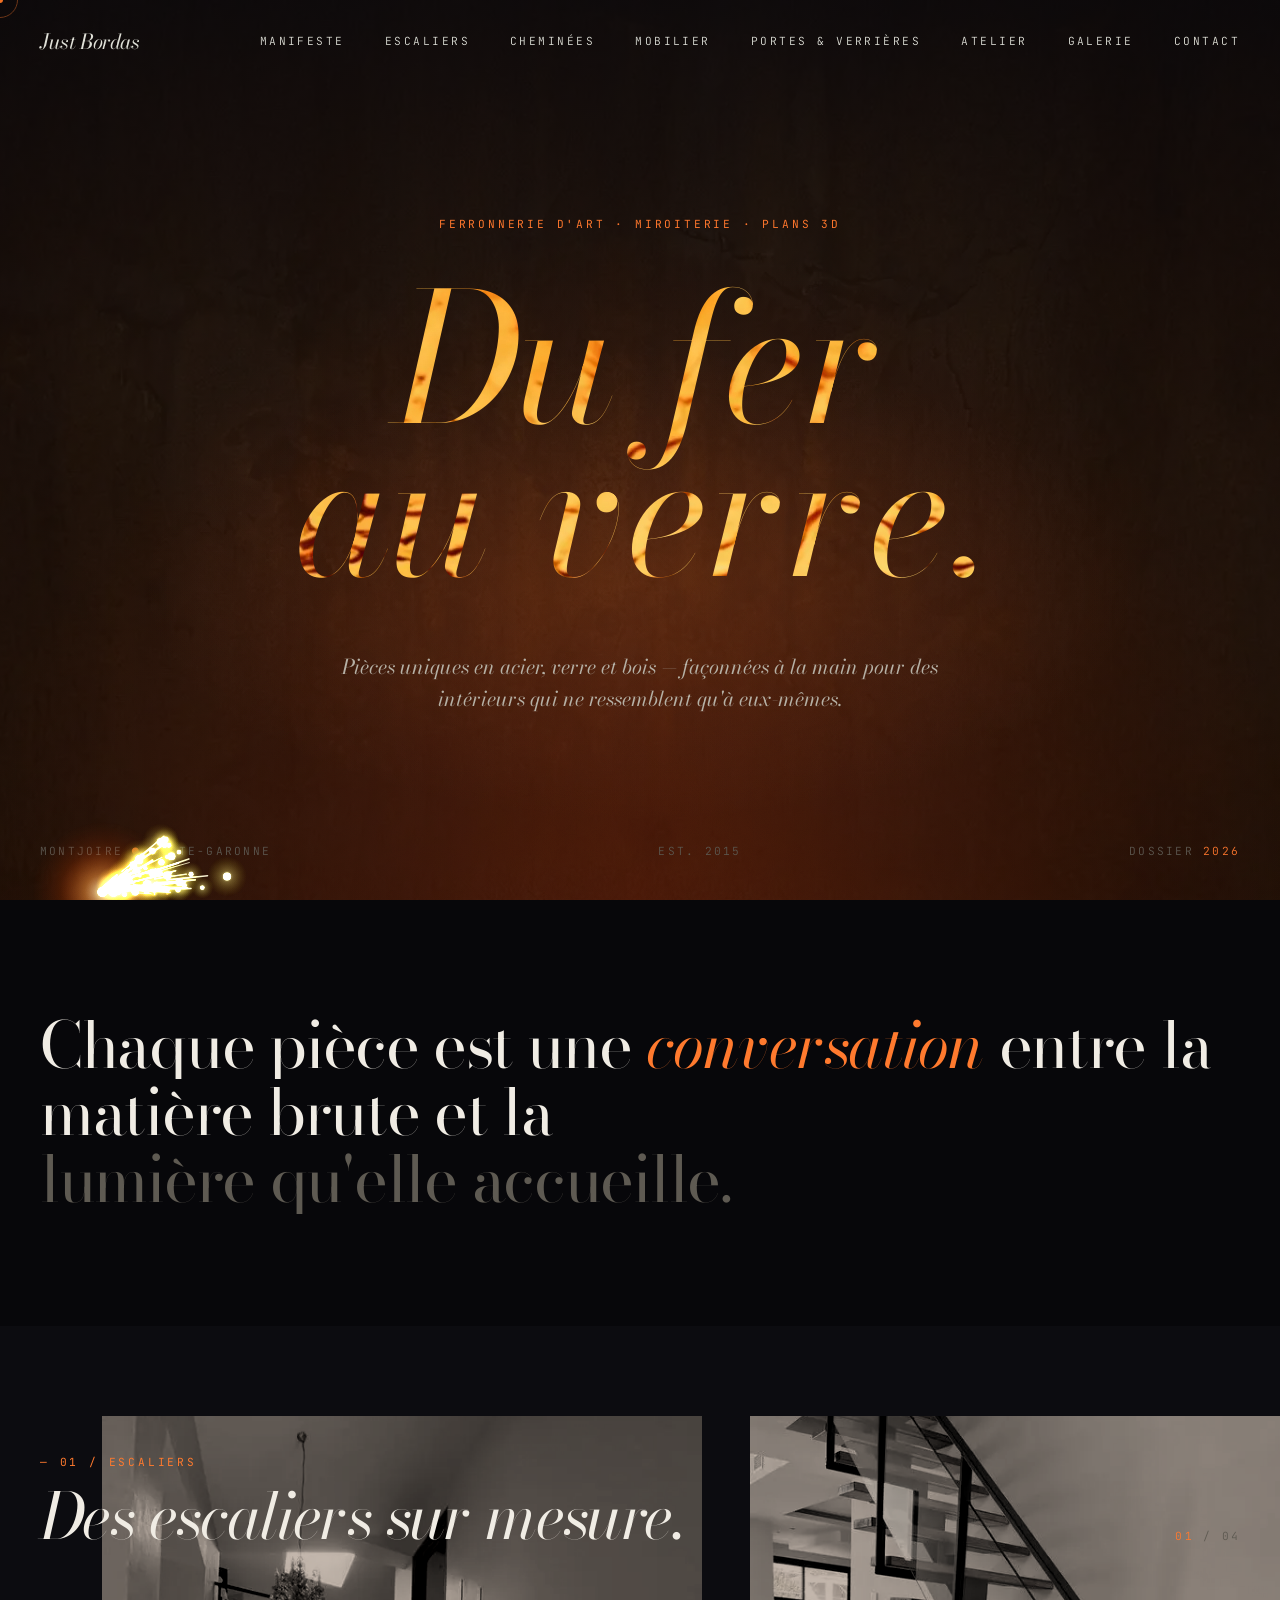
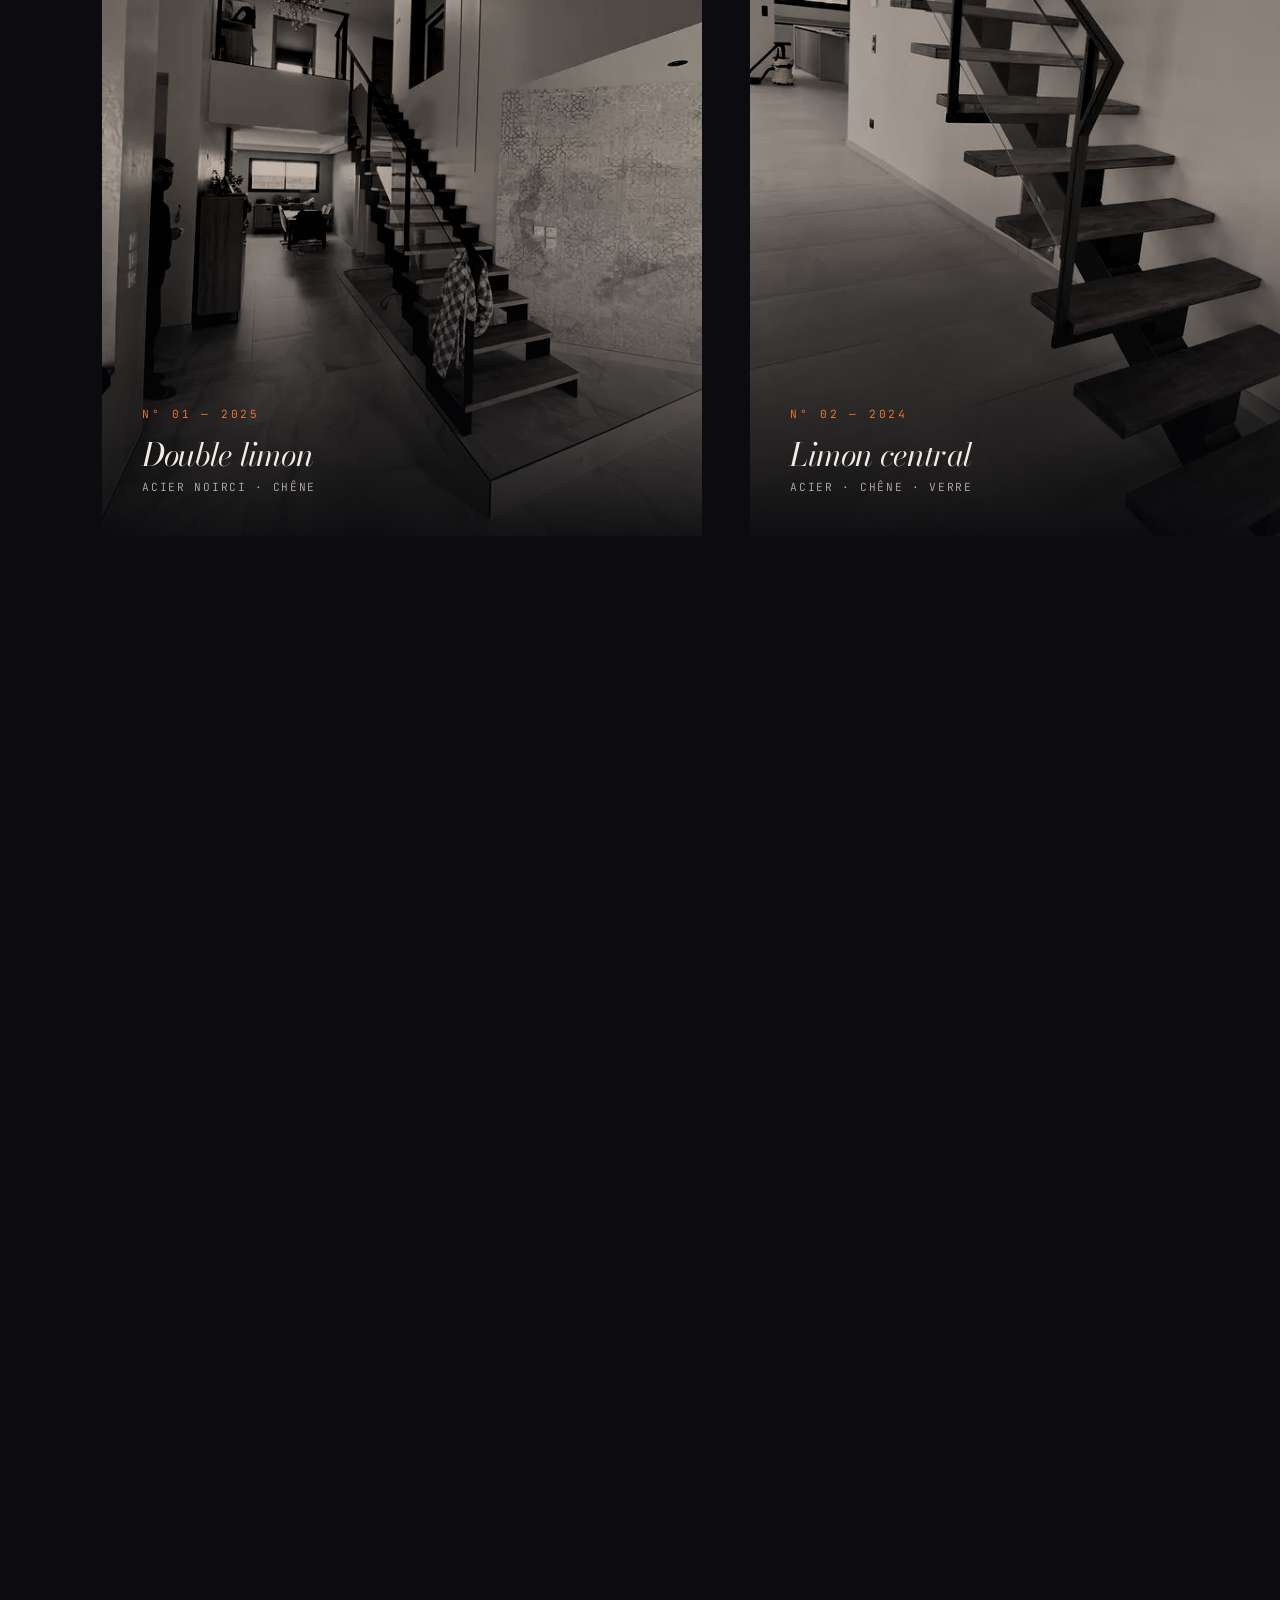
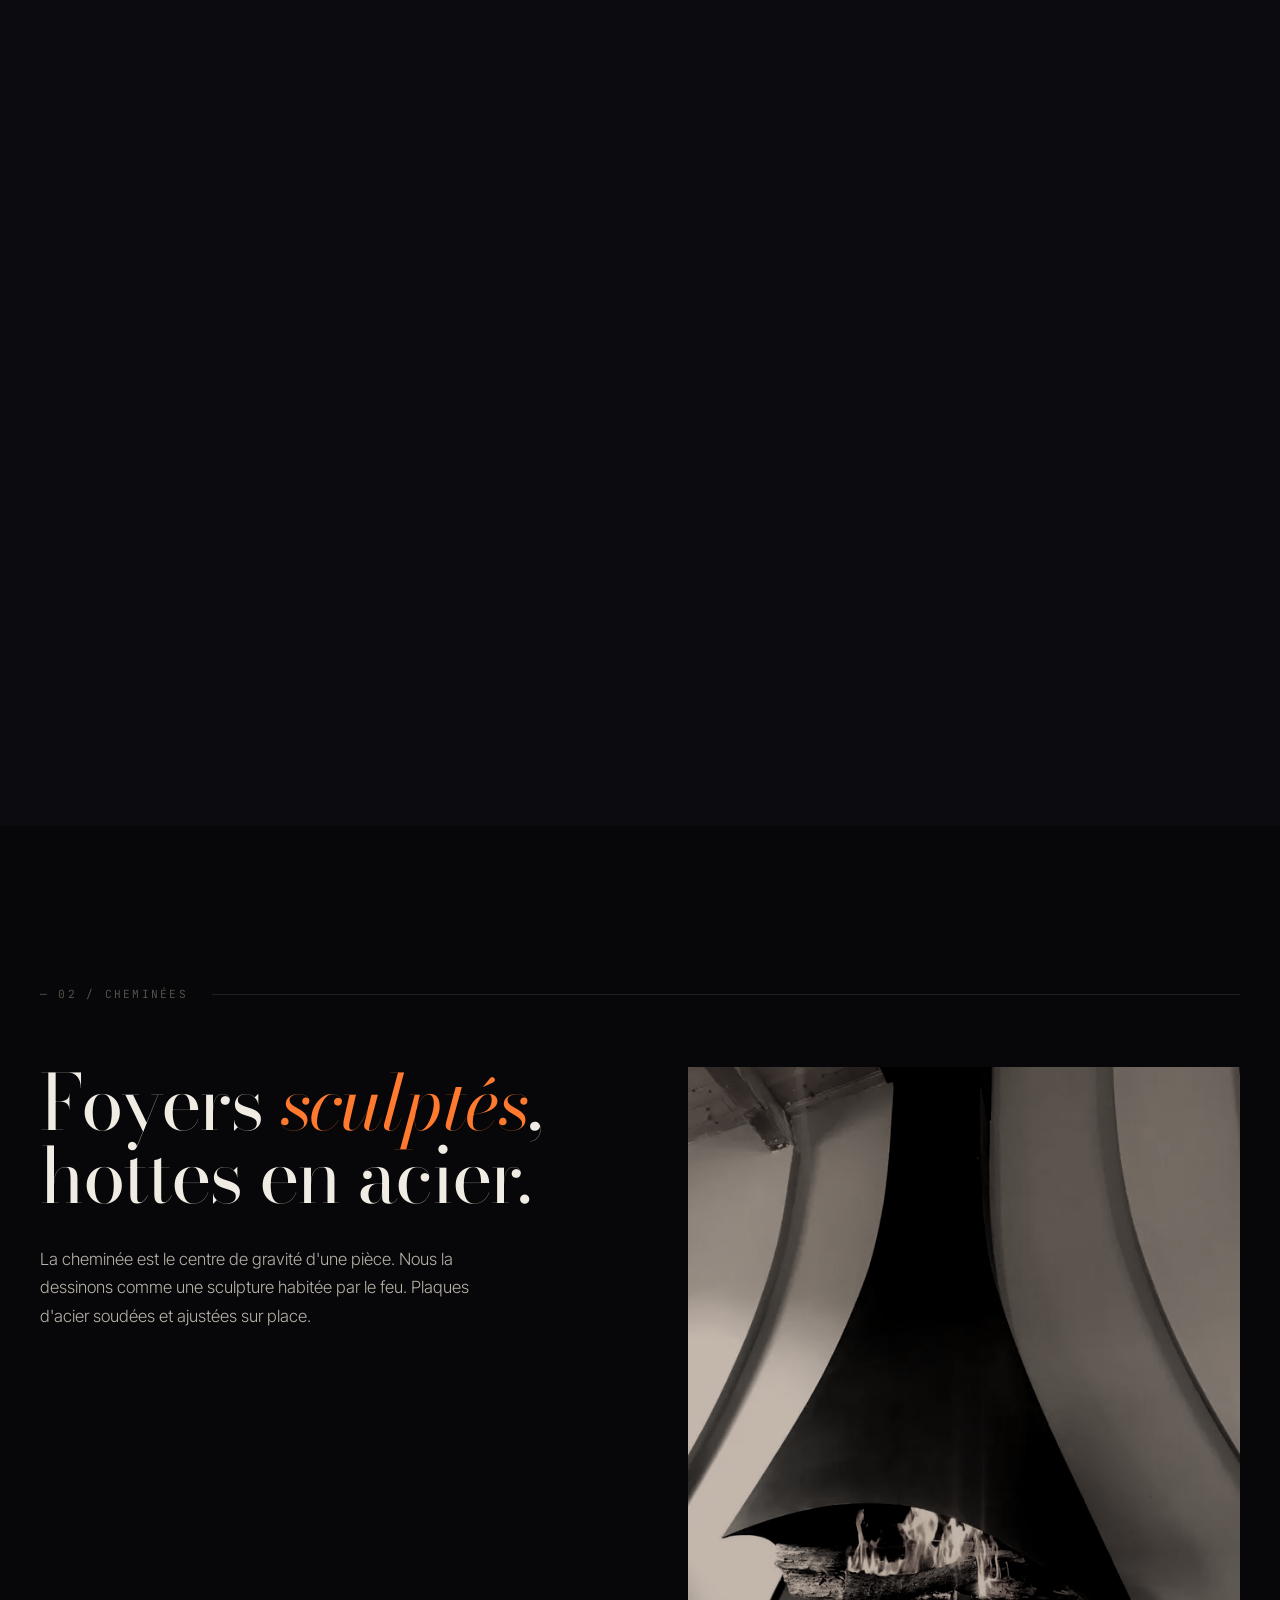
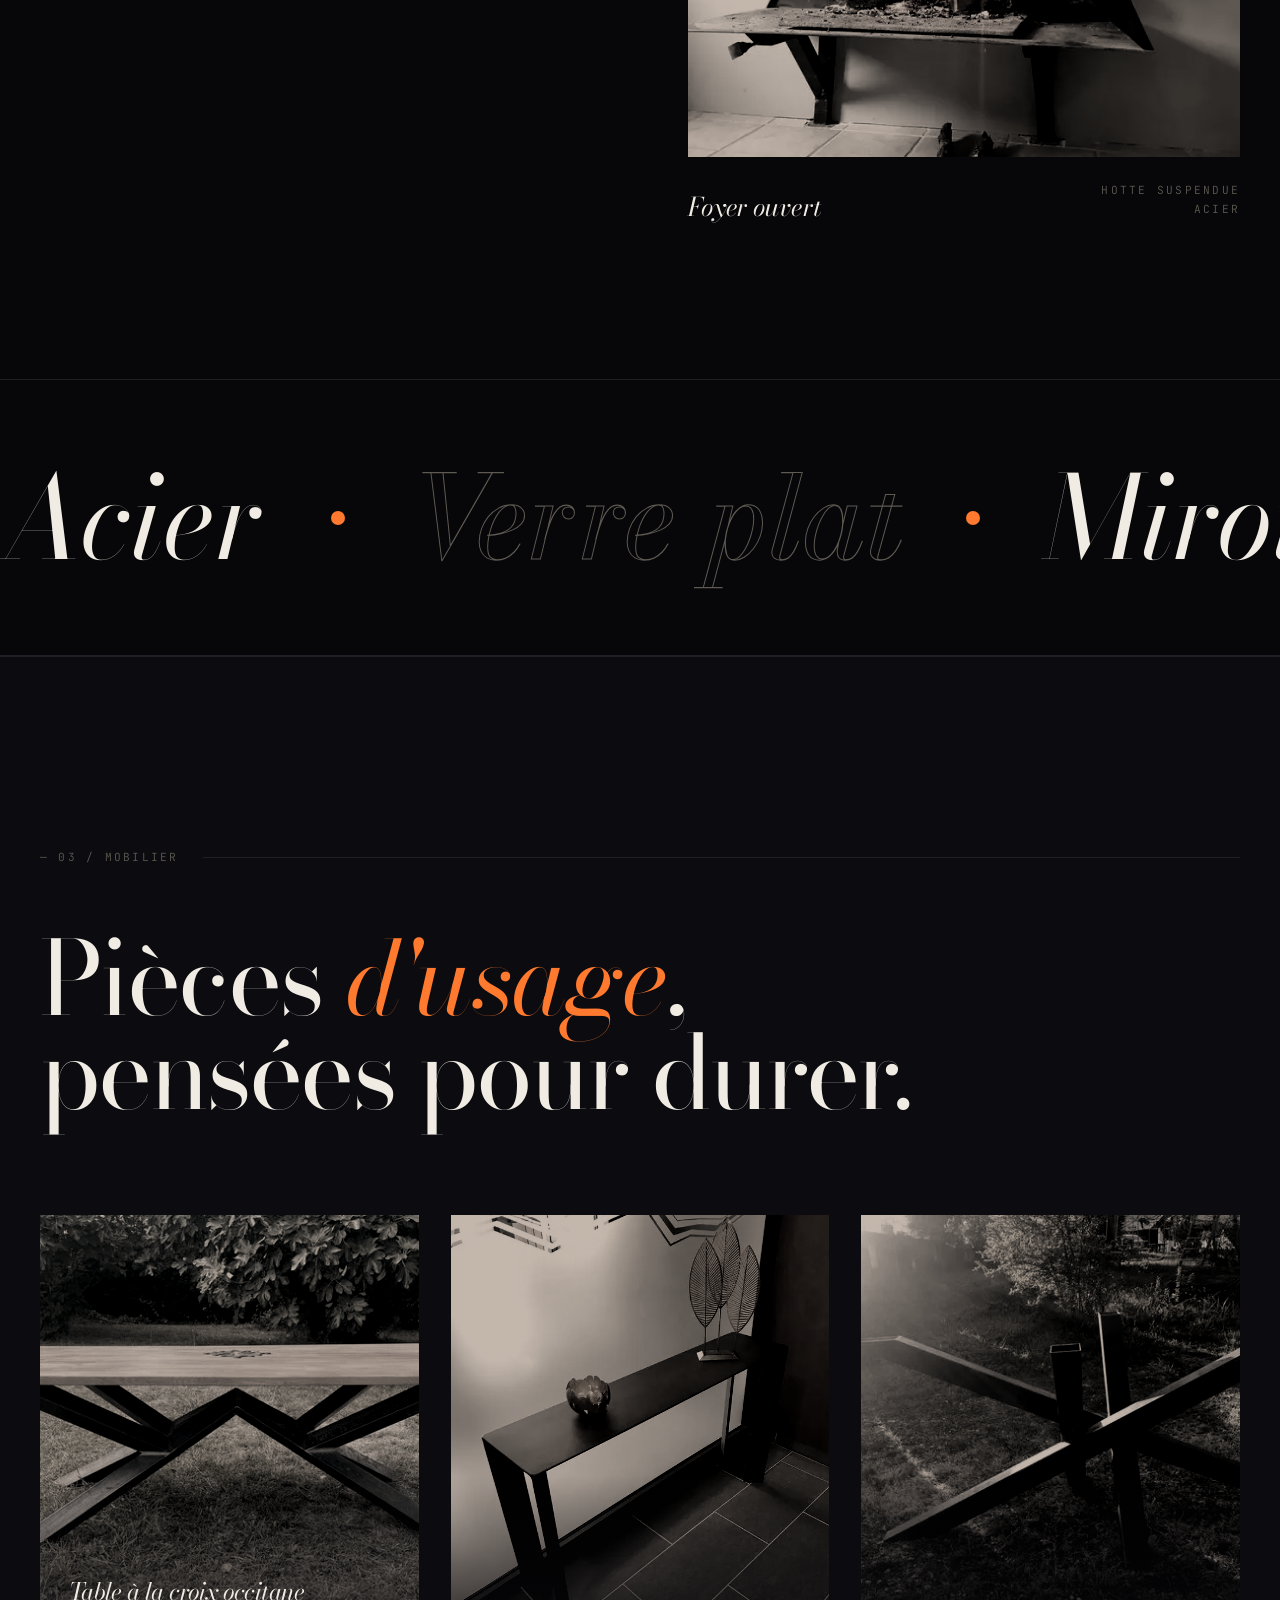
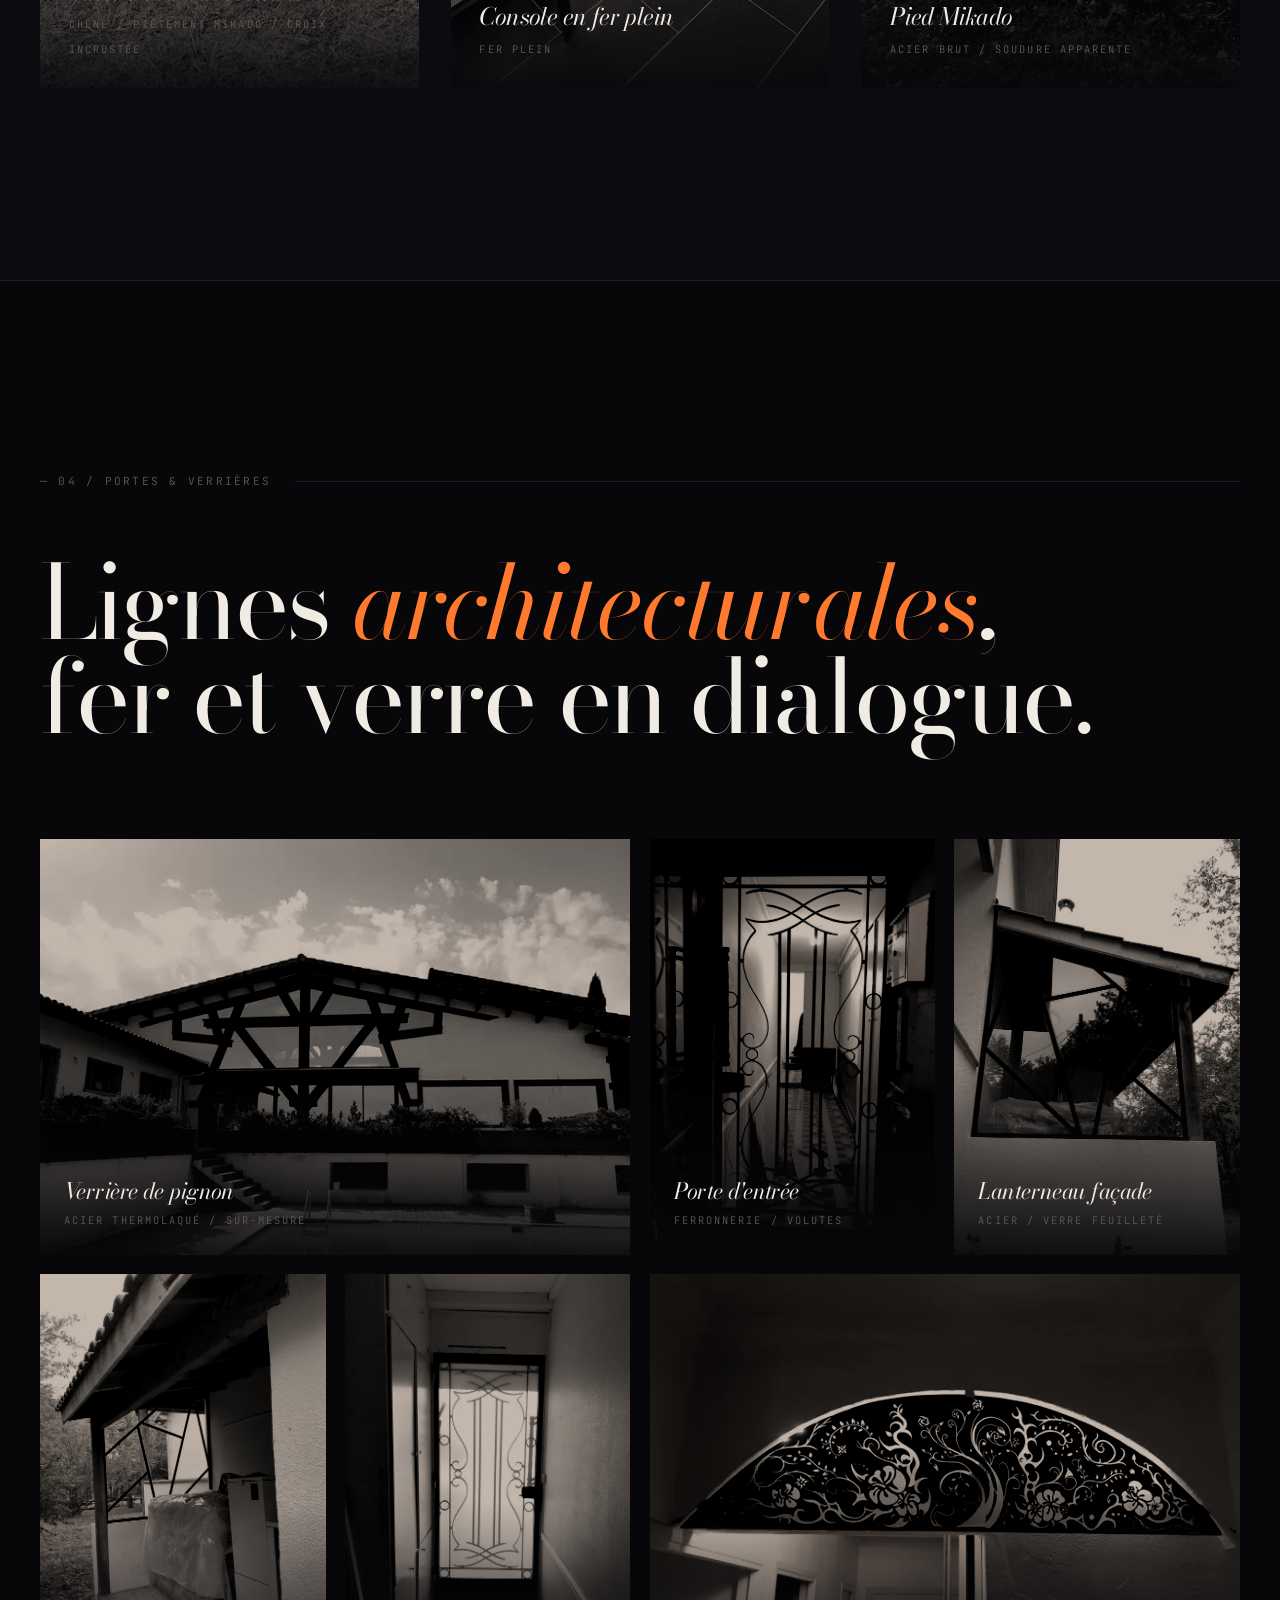
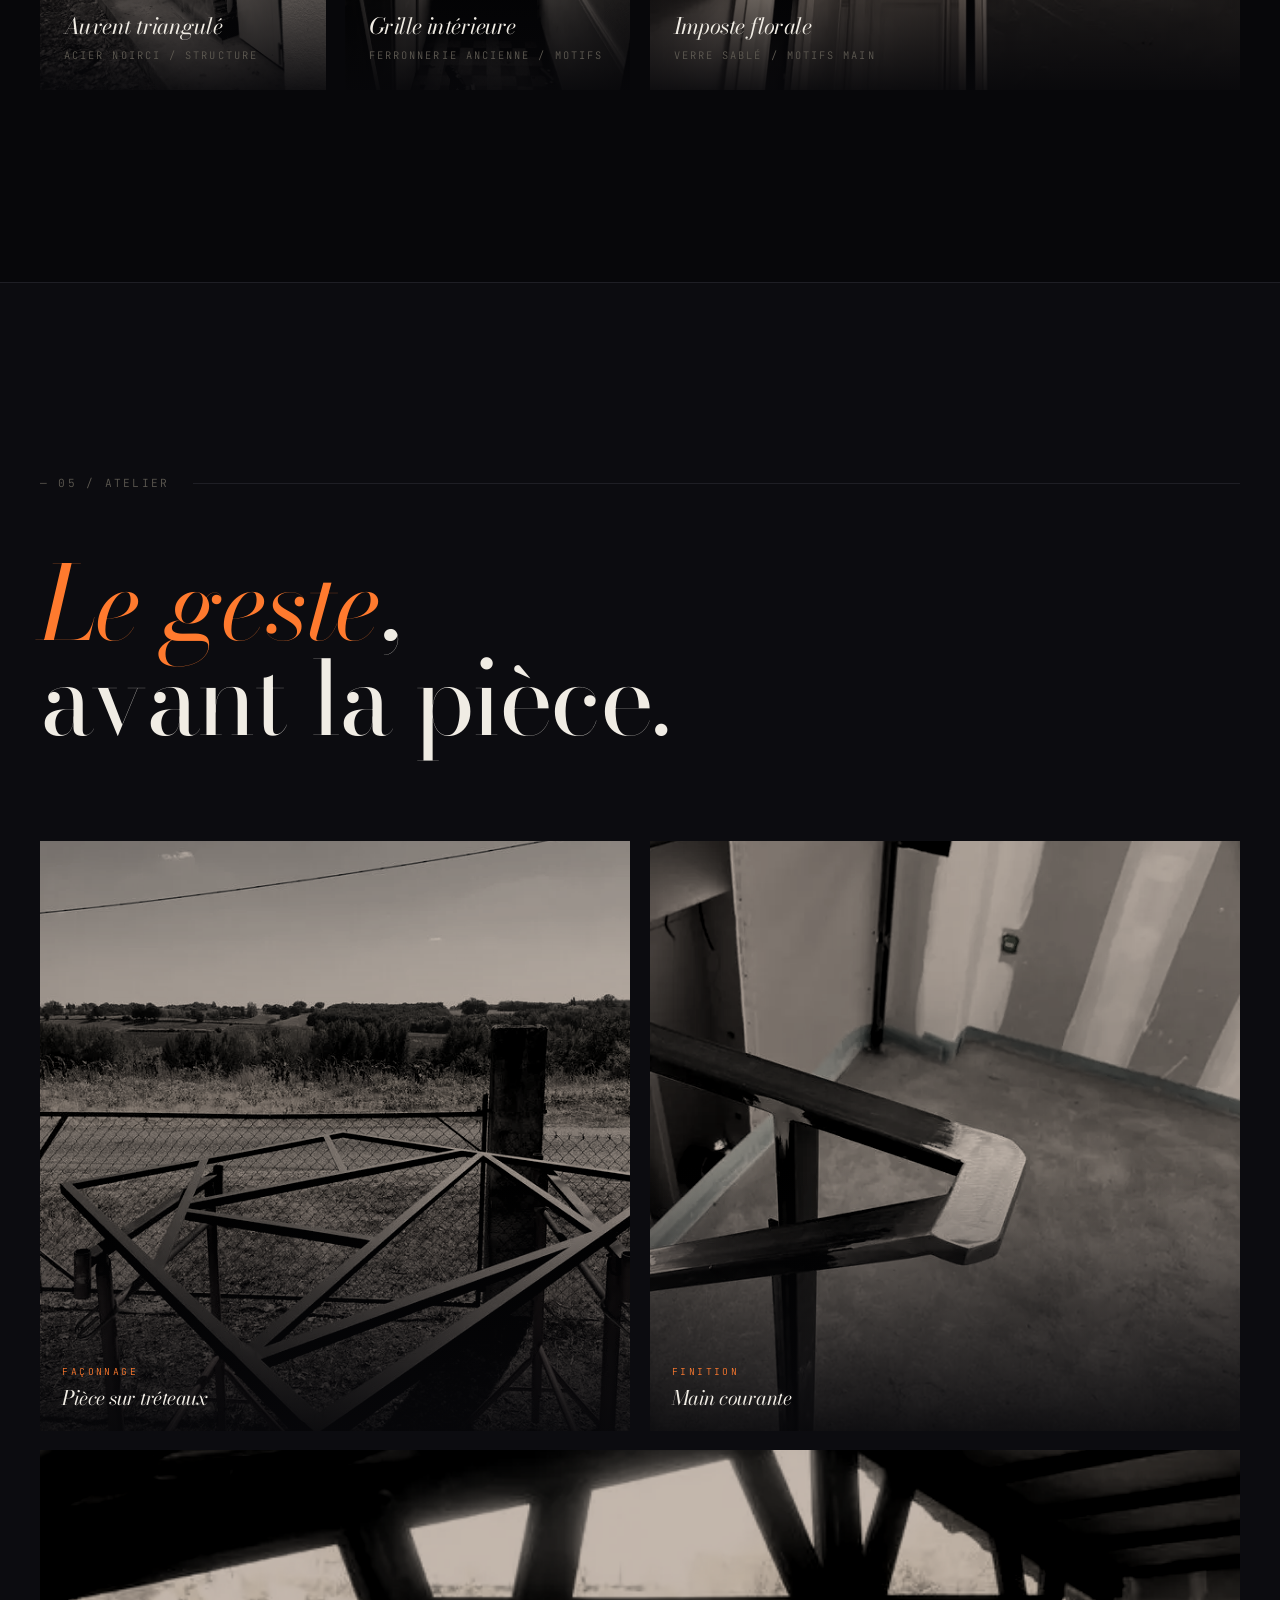
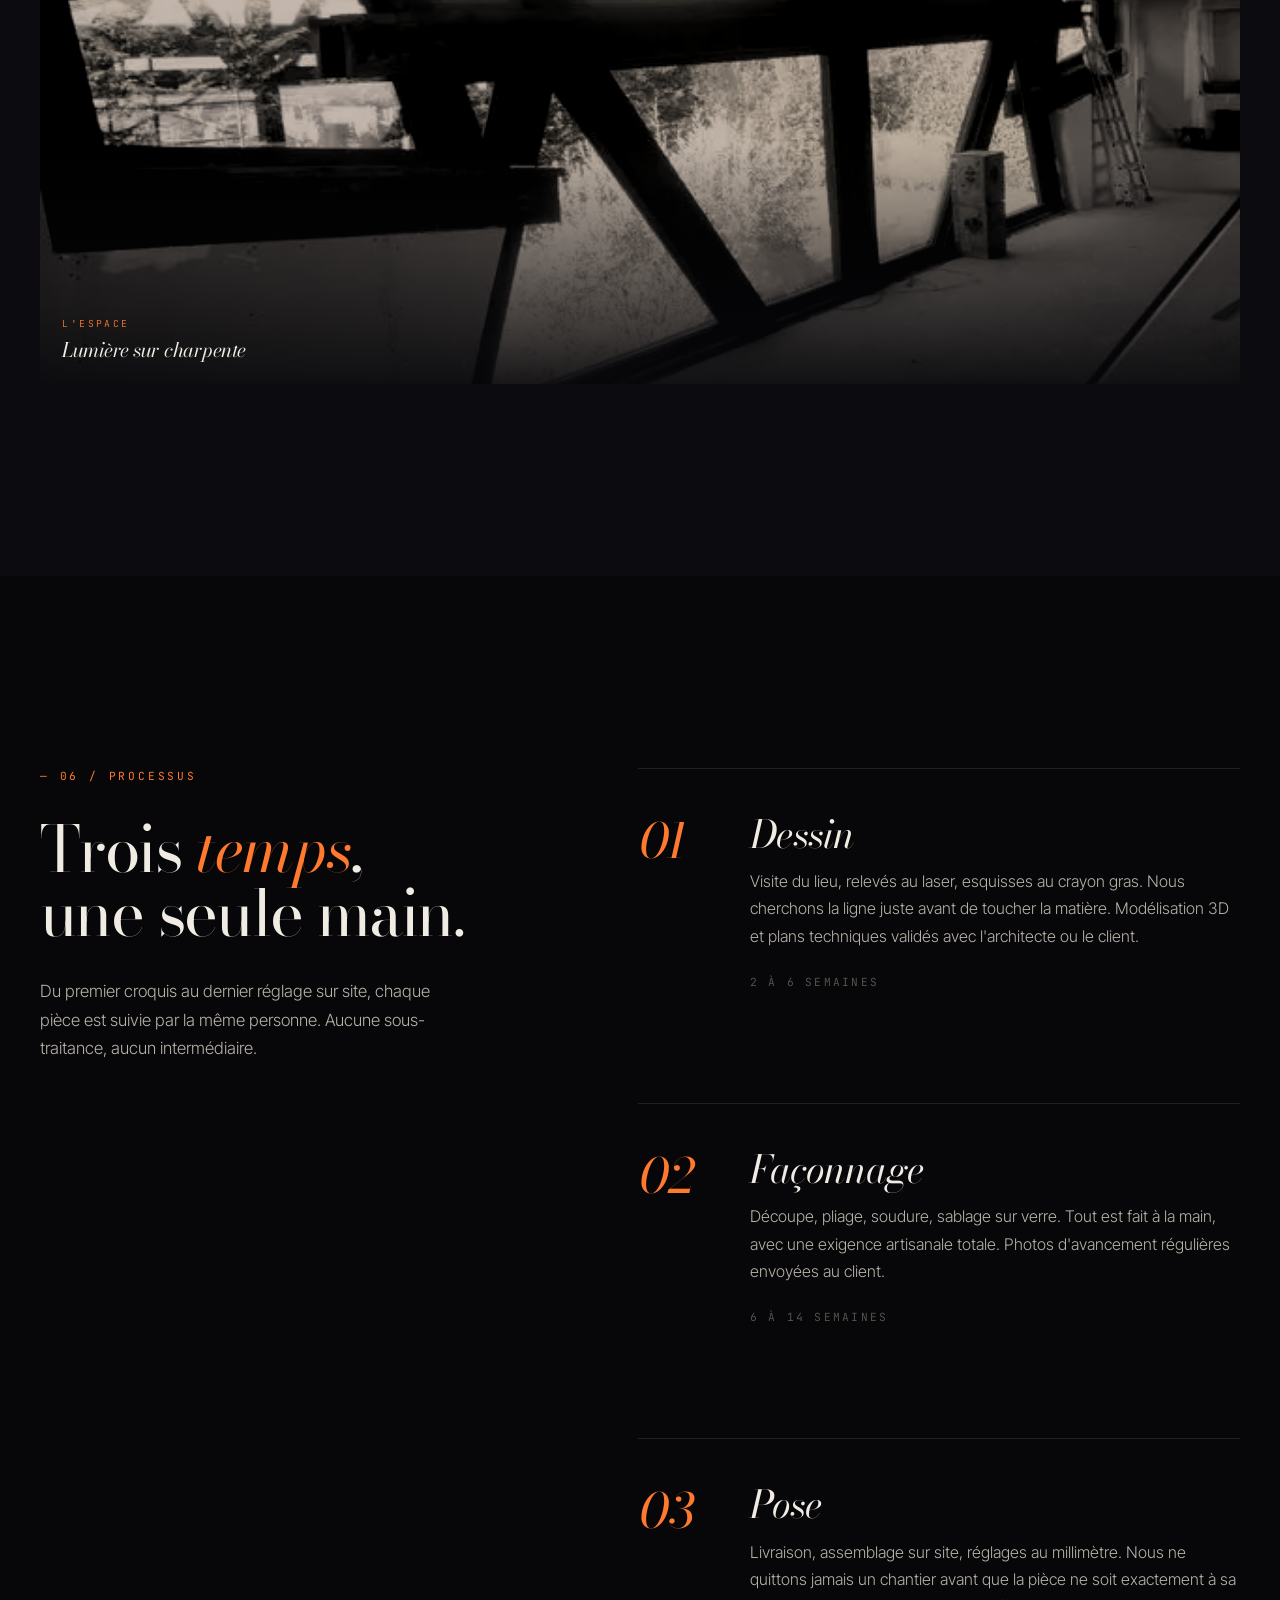
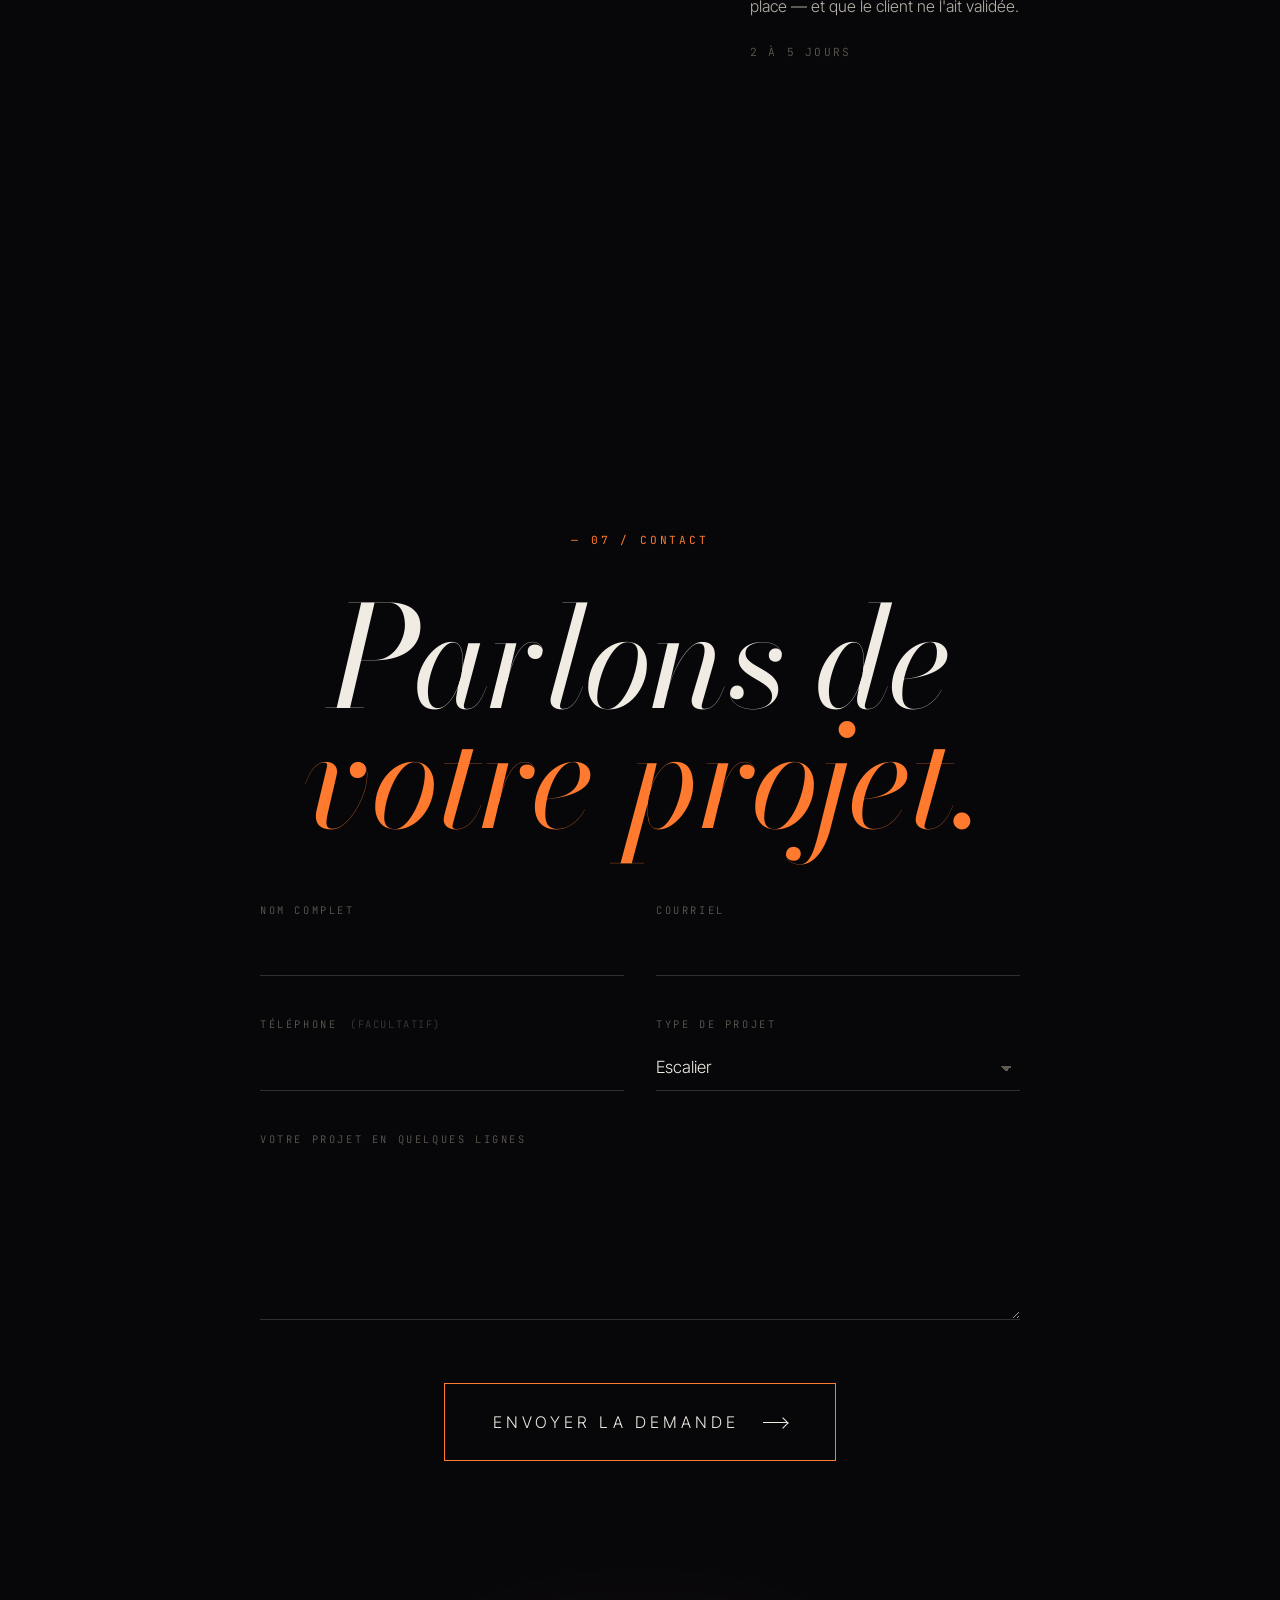
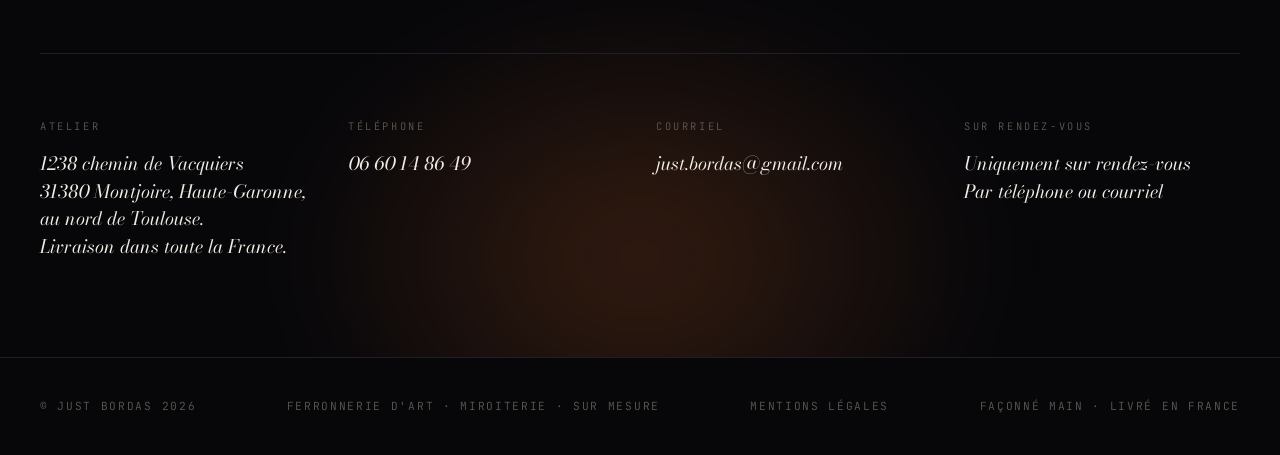
==== commit 05ba7b26: "Hero : titre « Du fer au verre » en verre fondu à travers les lettres, fond figé au scroll" ====
--- a/index.html
+++ b/index.html
@@ -118,7 +118,7 @@
 
     <h1 class="hero-title">
       <span class="word"><span style="--i:0">D</span></span><span class="word"><span style="--i:1">u</span></span>&nbsp;<span class="word"><span style="--i:2">f</span></span><span class="word"><span style="--i:3">e</span></span><span class="word"><span style="--i:4">r</span></span><br/>
-      <span class="word"><span style="--i:5">a</span></span><span class="word"><span style="--i:6">u</span></span>&nbsp;<span class="word"><span style="--i:7">v</span></span><span class="word"><span style="--i:8">e</span></span><span class="word"><span style="--i:9">r</span></span><span class="word"><span style="--i:10">r</span></span><span class="word"><span style="--i:11">e</span></span>.
+      <span class="word"><span style="--i:5">a</span></span><span class="word"><span style="--i:6">u</span></span>&nbsp;<span class="word"><span style="--i:7">v</span></span><span class="word"><span style="--i:8">e</span></span><span class="word"><span style="--i:9">r</span></span><span class="word"><span style="--i:10">r</span></span><span class="word"><span style="--i:11">e</span></span><span class="word"><span style="--i:12">.</span></span>
     </h1>
 
     <p class="hero-subtitle">
--- a/styles.css
+++ b/styles.css
@@ -325,13 +325,53 @@
   }
   .hero-title .word > span {
     display: inline-block;
-    opacity: 0;
-    transform: translateY(40%);
-    animation: title-rise 1.4s cubic-bezier(0.16, 1, 0.3, 1) forwards;
+    /* Décalage d'entrée via `top` (position: relative) et NON `transform` :
+       un transform — même un translateY(0) résiduel — rend background-attachment: fixed
+       relatif à la lettre, donc `cover` remplit la boîte de la lettre = fond ultra-zoomé
+       pendant l'animation. Avec `top`, le fond reste figé au viewport tout du long. */
+    position: relative;
+    /* L'italique Bodoni penche : le haut du « f » déborde à droite, la descendante à gauche,
+       et les jambages dépassent en haut/bas. background-clip: text ne peint le fond que dans
+       la boîte de la lettre → on l'élargit sur les 4 côtés (padding), compensé par une margin
+       négative égale pour ne changer ni l'espacement des lettres ni celui des lignes. */
+    padding: 0.85em;
+    margin: -0.85em;
+    animation: title-rise 1.4s cubic-bezier(0.16, 1, 0.3, 1) backwards;
     animation-delay: calc(var(--i) * 0.15s + 1.6s);
   }
   @keyframes title-rise {
-    to { opacity: 1; transform: translateY(0); }
+    from { opacity: 0; top: 0.35em; }
+    to   { opacity: 1; top: 0; }
+  }
+
+  /* « Du fer au verre » : verre fondu révélé à travers les lettres, figé au scroll.
+     Le fond n'est réellement fixe qu'au repos (transform: none — cf. title-rise ci-dessus) ;
+     iOS Safari ignore background-attachment: fixed → dégradation propre (verre par lettre).
+     background-color = secours lisible si l'image ne charge pas (elle aussi clippée au texte). */
+  @supports ((-webkit-background-clip: text) or (background-clip: text)) {
+    .hero-title .word > span {
+      --titre-verre: image-set(
+        url("./photos/titre-verre-1600.webp") type("image/webp"),
+        url("./photos/titre-verre-1600.jpg") type("image/jpeg"));
+      background-color: #e8e2d6;
+      background-image: url("./photos/titre-verre-1600.jpg"); /* secours si image-set non géré */
+      background-image: var(--titre-verre);
+      background-position: center;
+      background-size: cover;
+      background-attachment: fixed;
+      -webkit-background-clip: text;
+      background-clip: text;
+      -webkit-text-fill-color: transparent;
+      color: transparent;
+    }
+    /* Variante allégée sur mobile */
+    @media (max-width: 900px) {
+      .hero-title .word > span {
+        --titre-verre: image-set(
+          url("./photos/titre-verre-1024.webp") type("image/webp"),
+          url("./photos/titre-verre-1024.jpg") type("image/jpeg"));
+      }
+    }
   }
   @keyframes fade-up {
     from { opacity: 0; transform: translateY(20px); }
@@ -1584,6 +1624,8 @@
     /* Animations autonomes stoppées (le scroll horizontal, piloté 1:1 par le
        geste de l'utilisateur, reste actif : ce n'est pas un mouvement autonome) */
     .marquee-track { animation: none; }
+    /* Titre visible d'emblée ; l'état de base (transform: none) préserve le fond fixe du verre */
+    .hero-title .word > span { animation: none; }
     .loader { display: none; }
     .notfound-spark { animation: none; }
   }
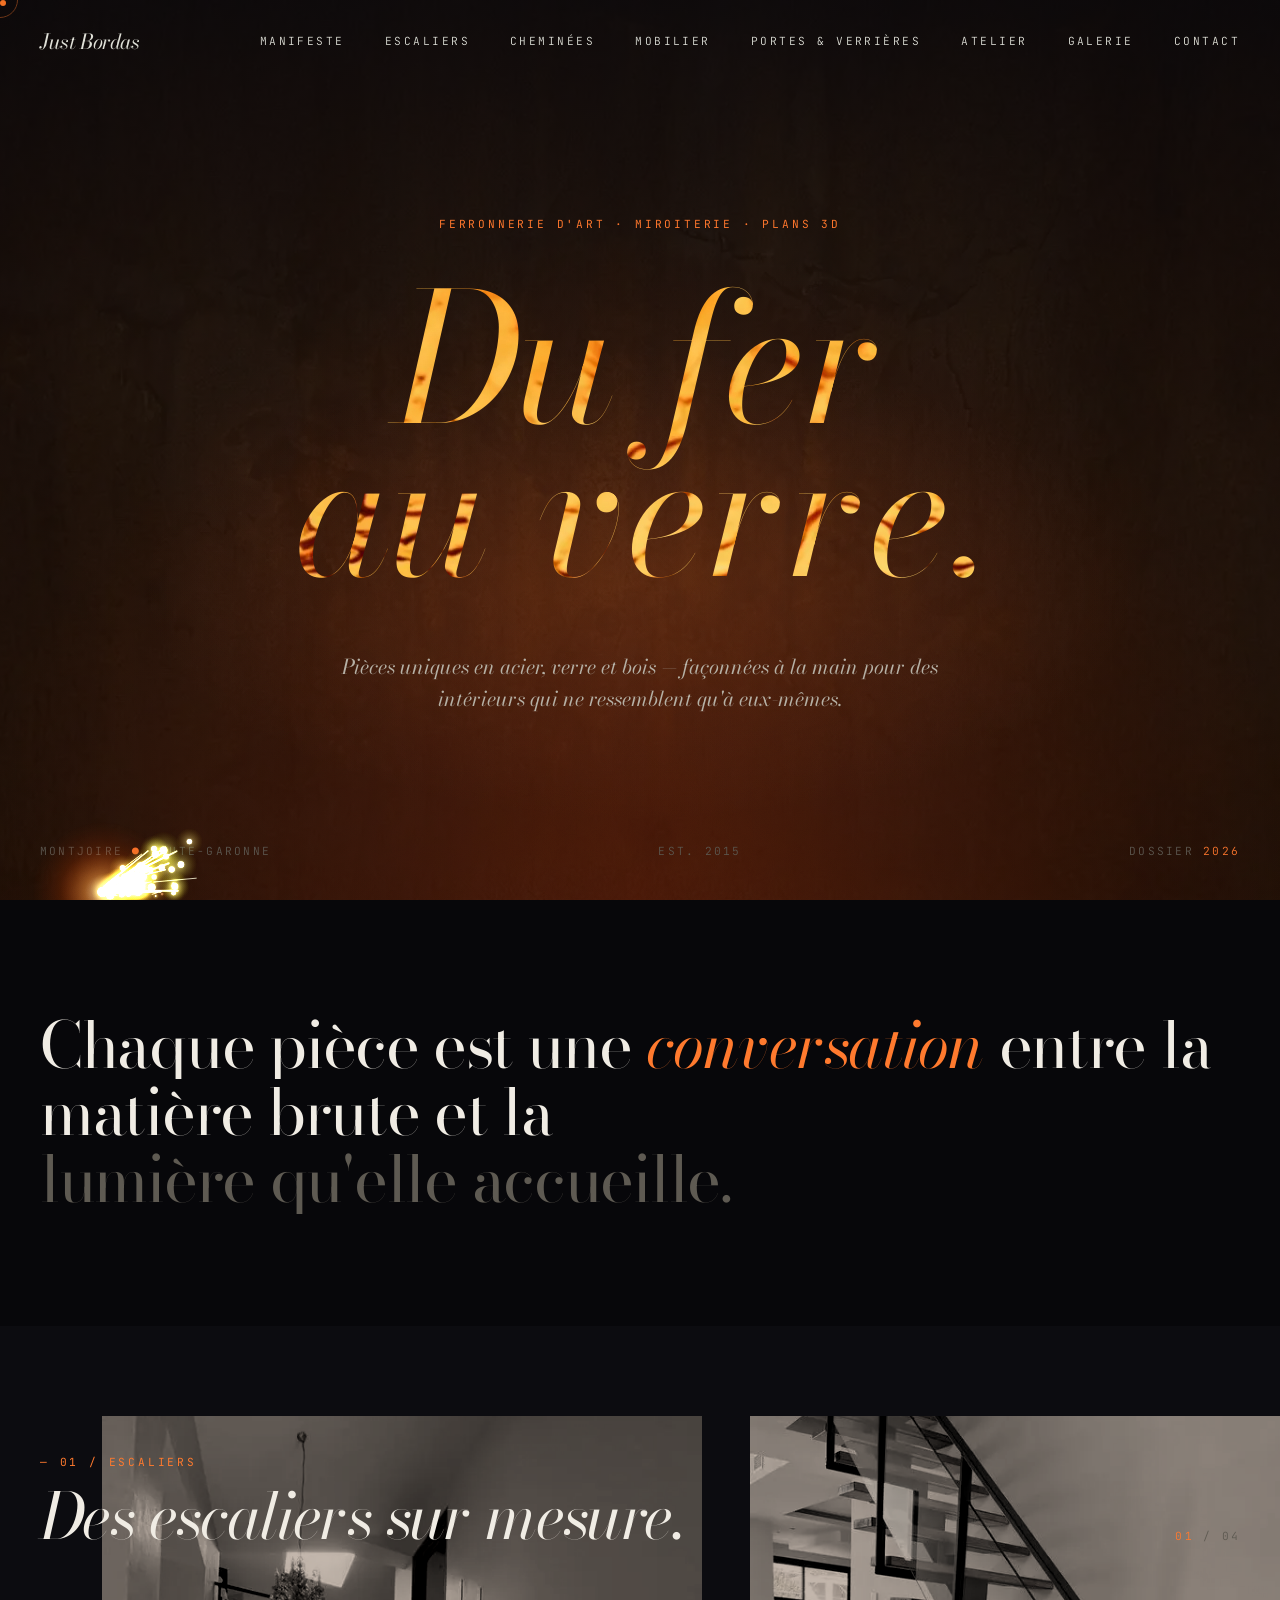
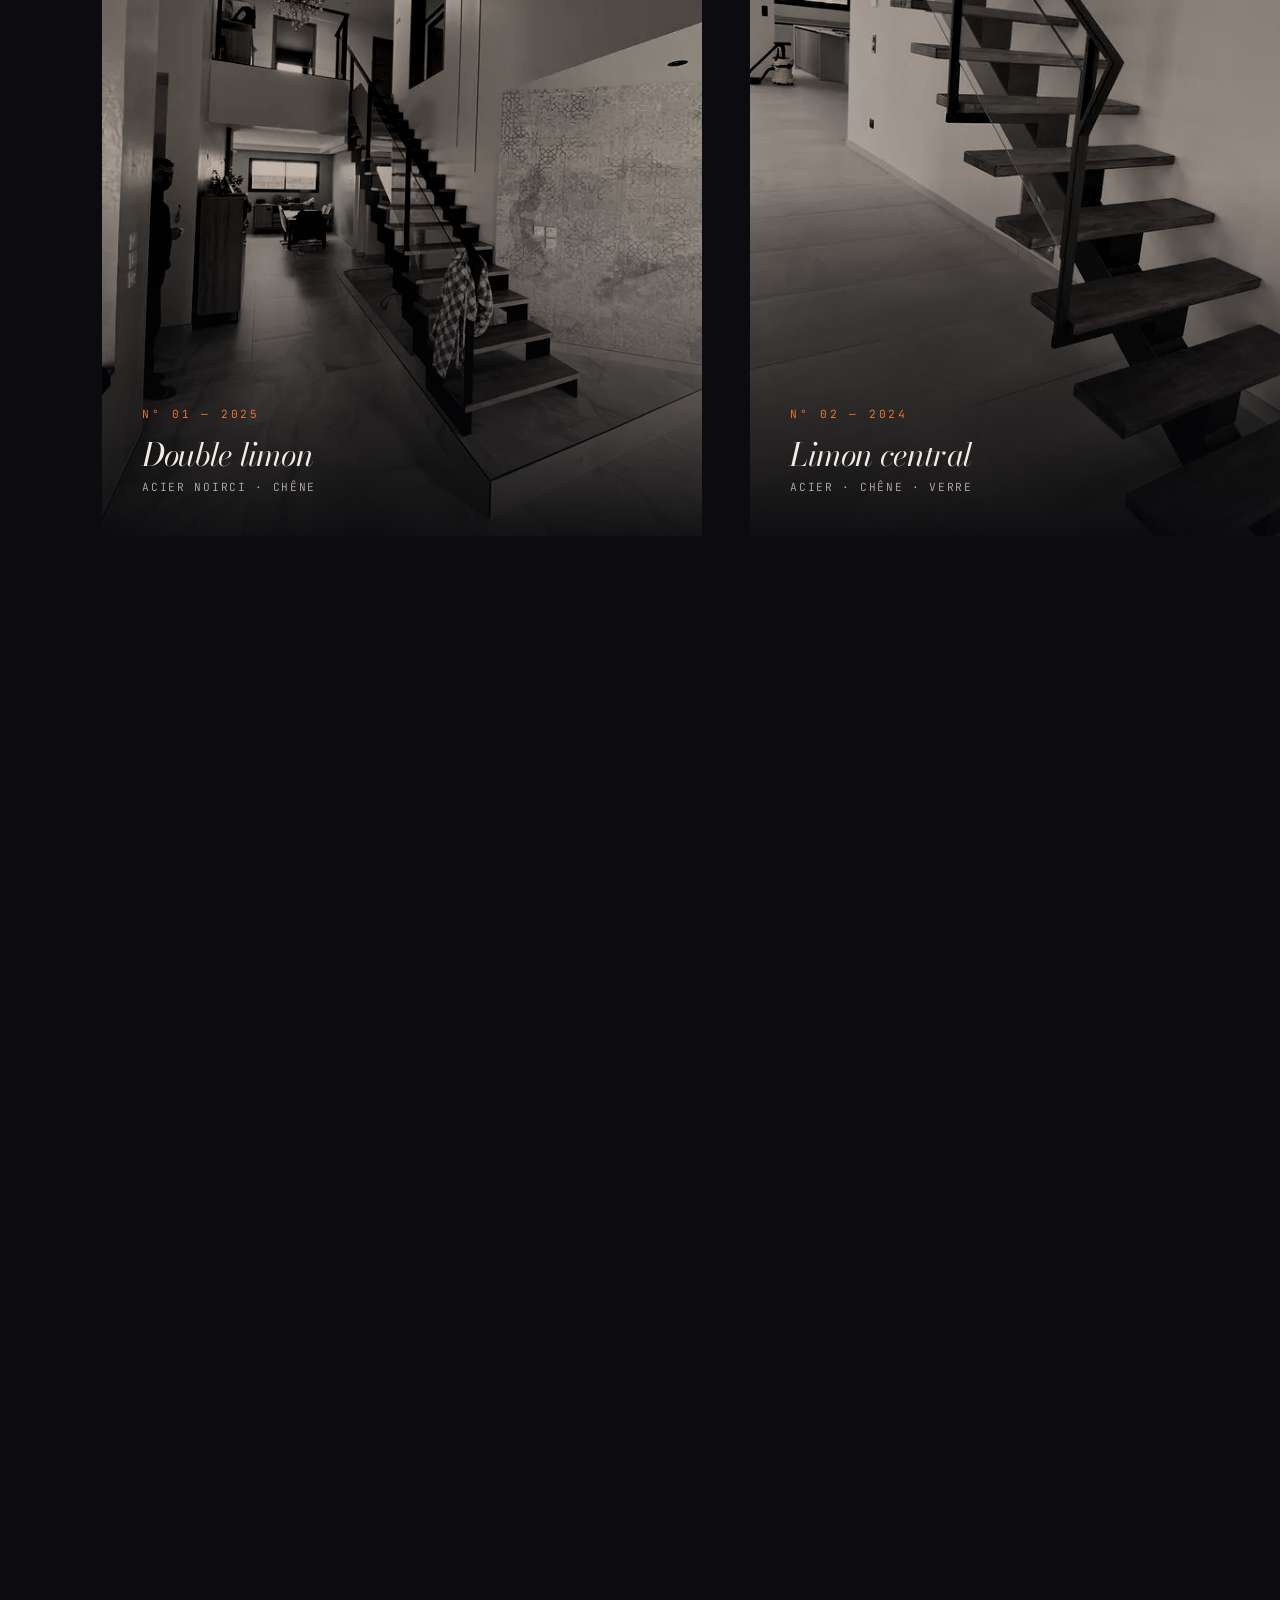
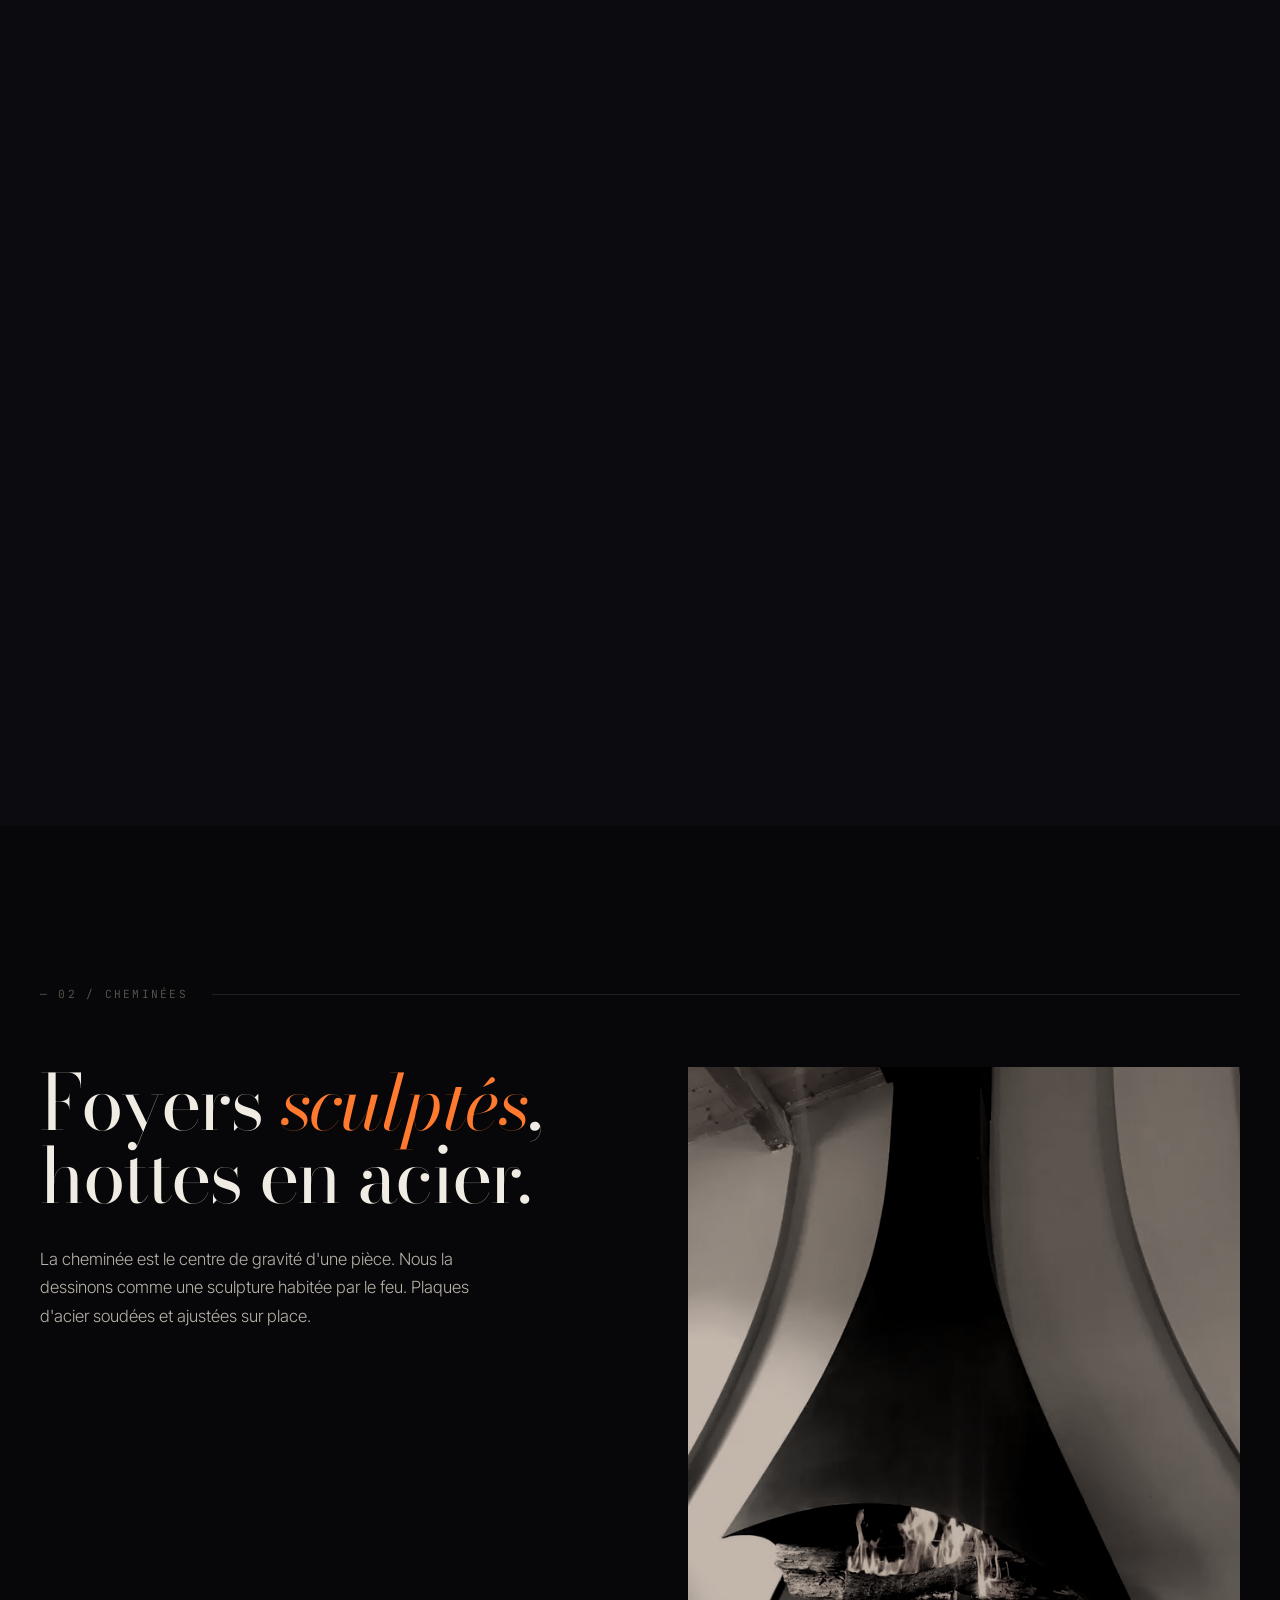
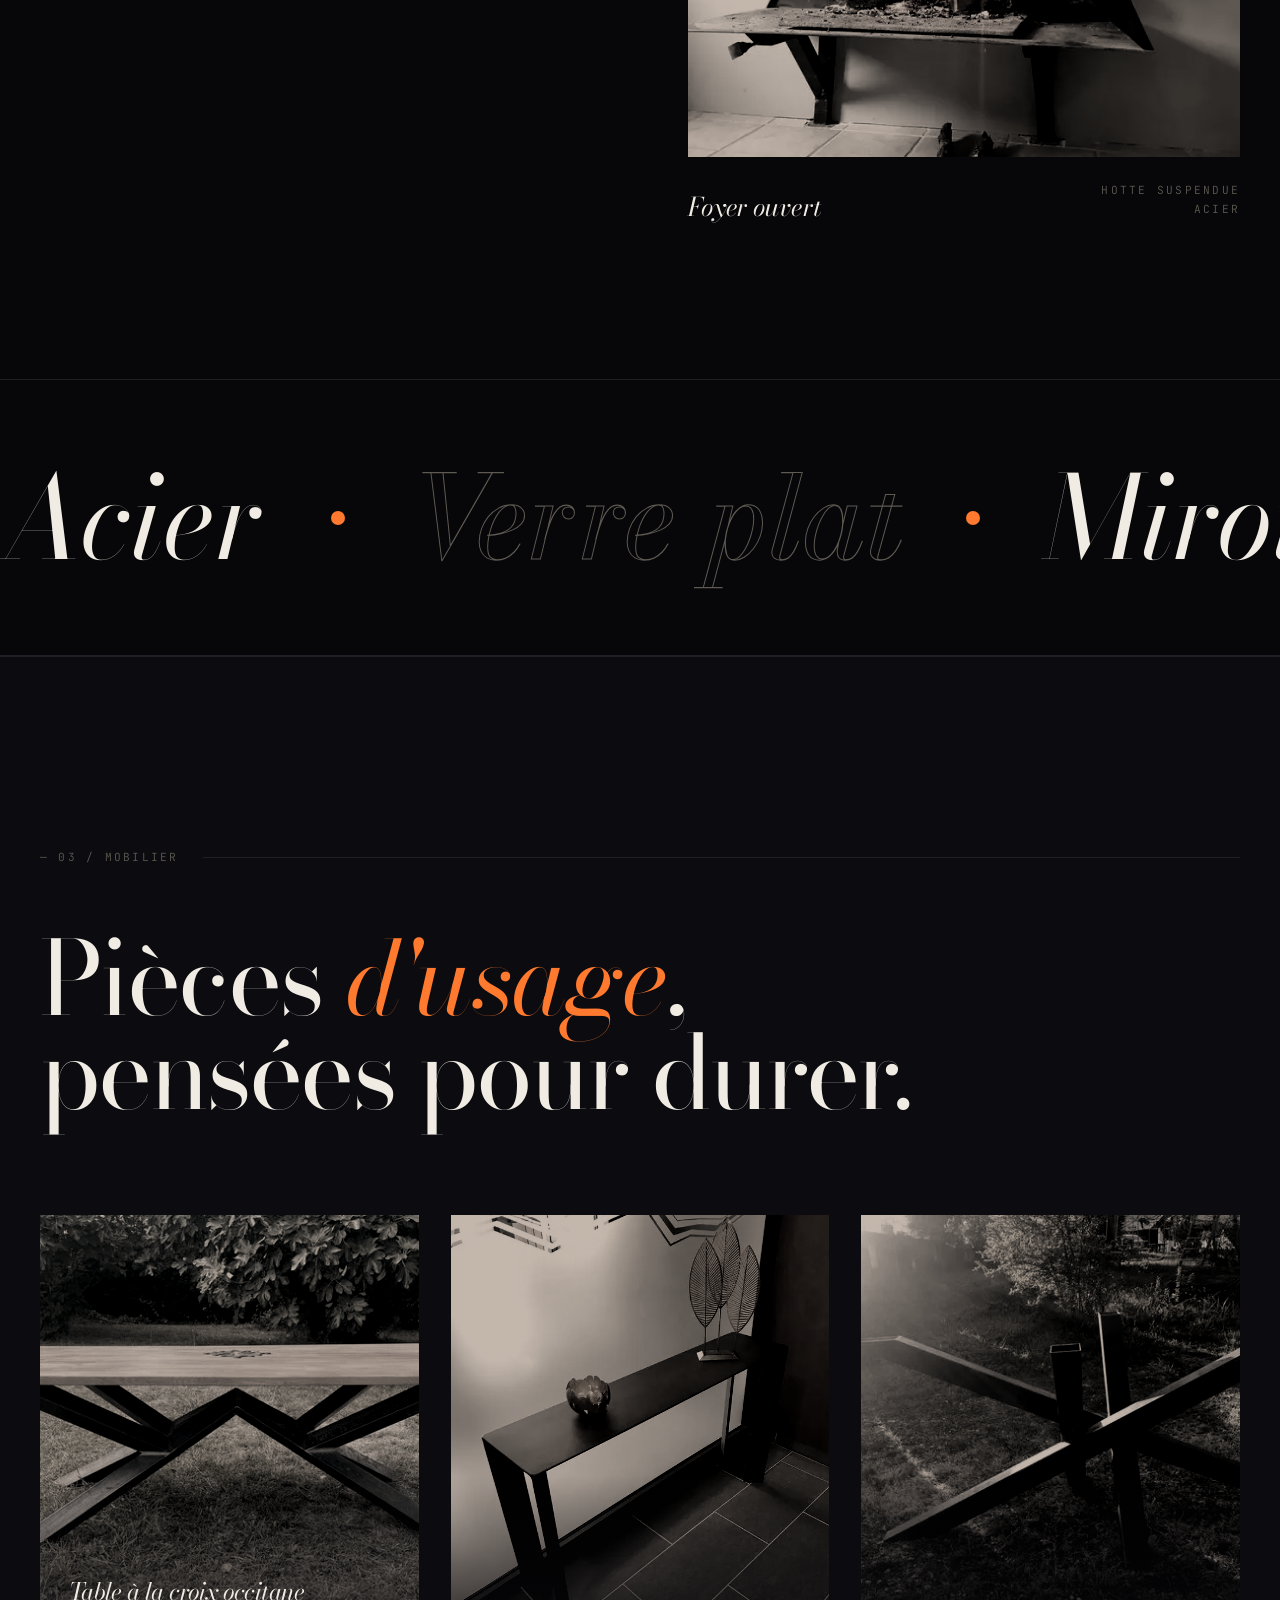
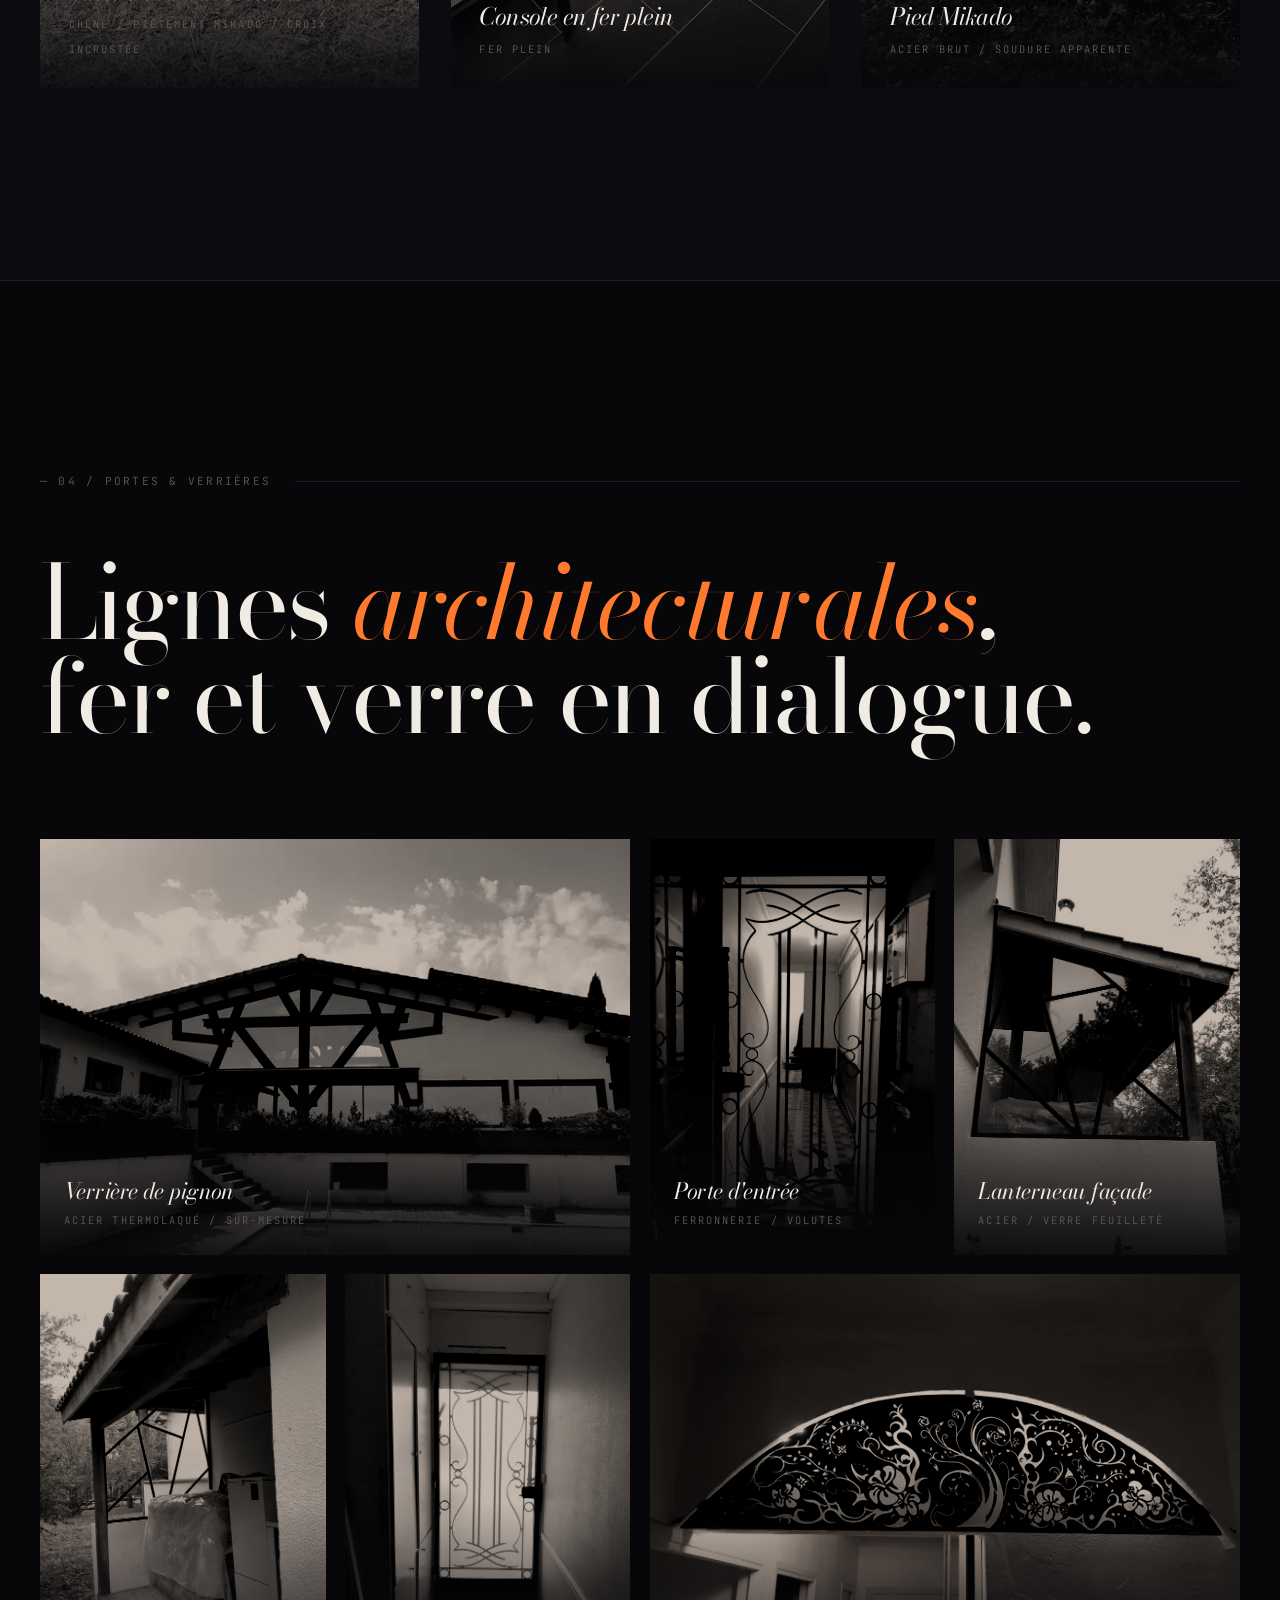
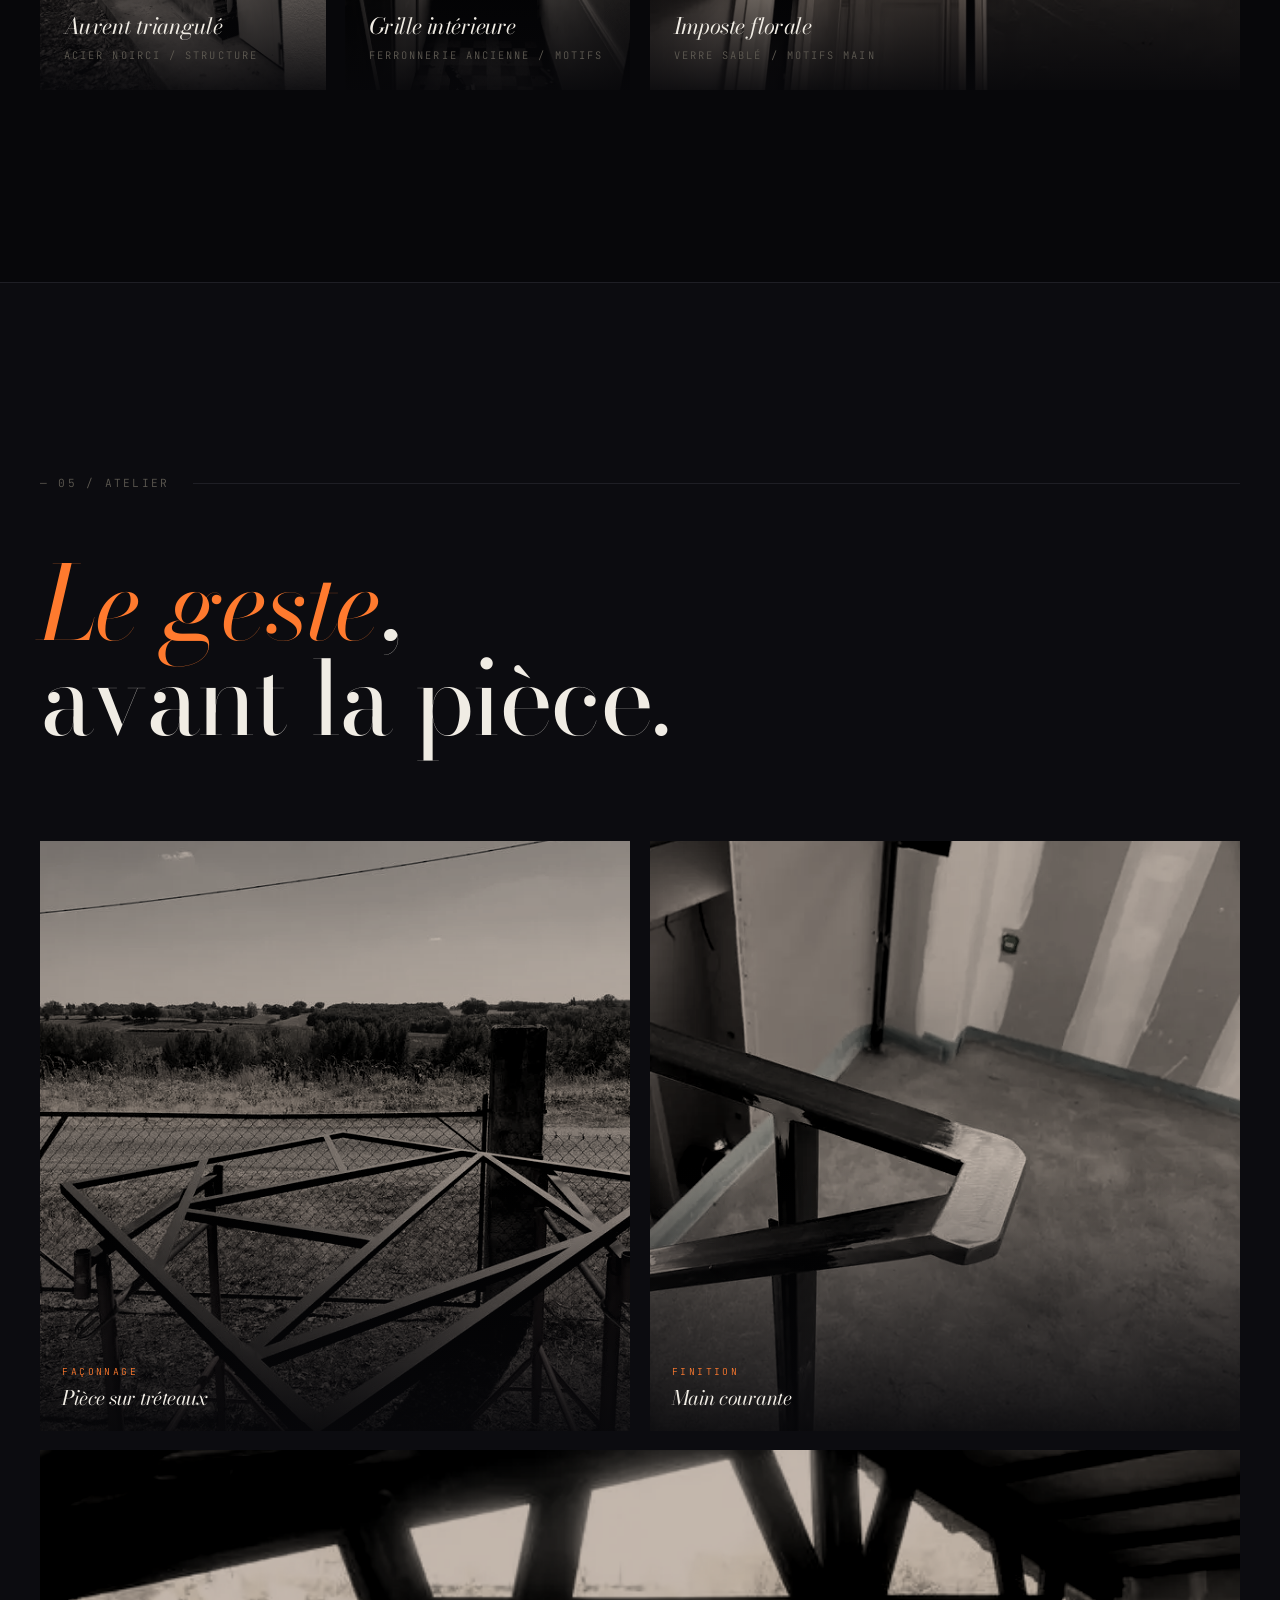
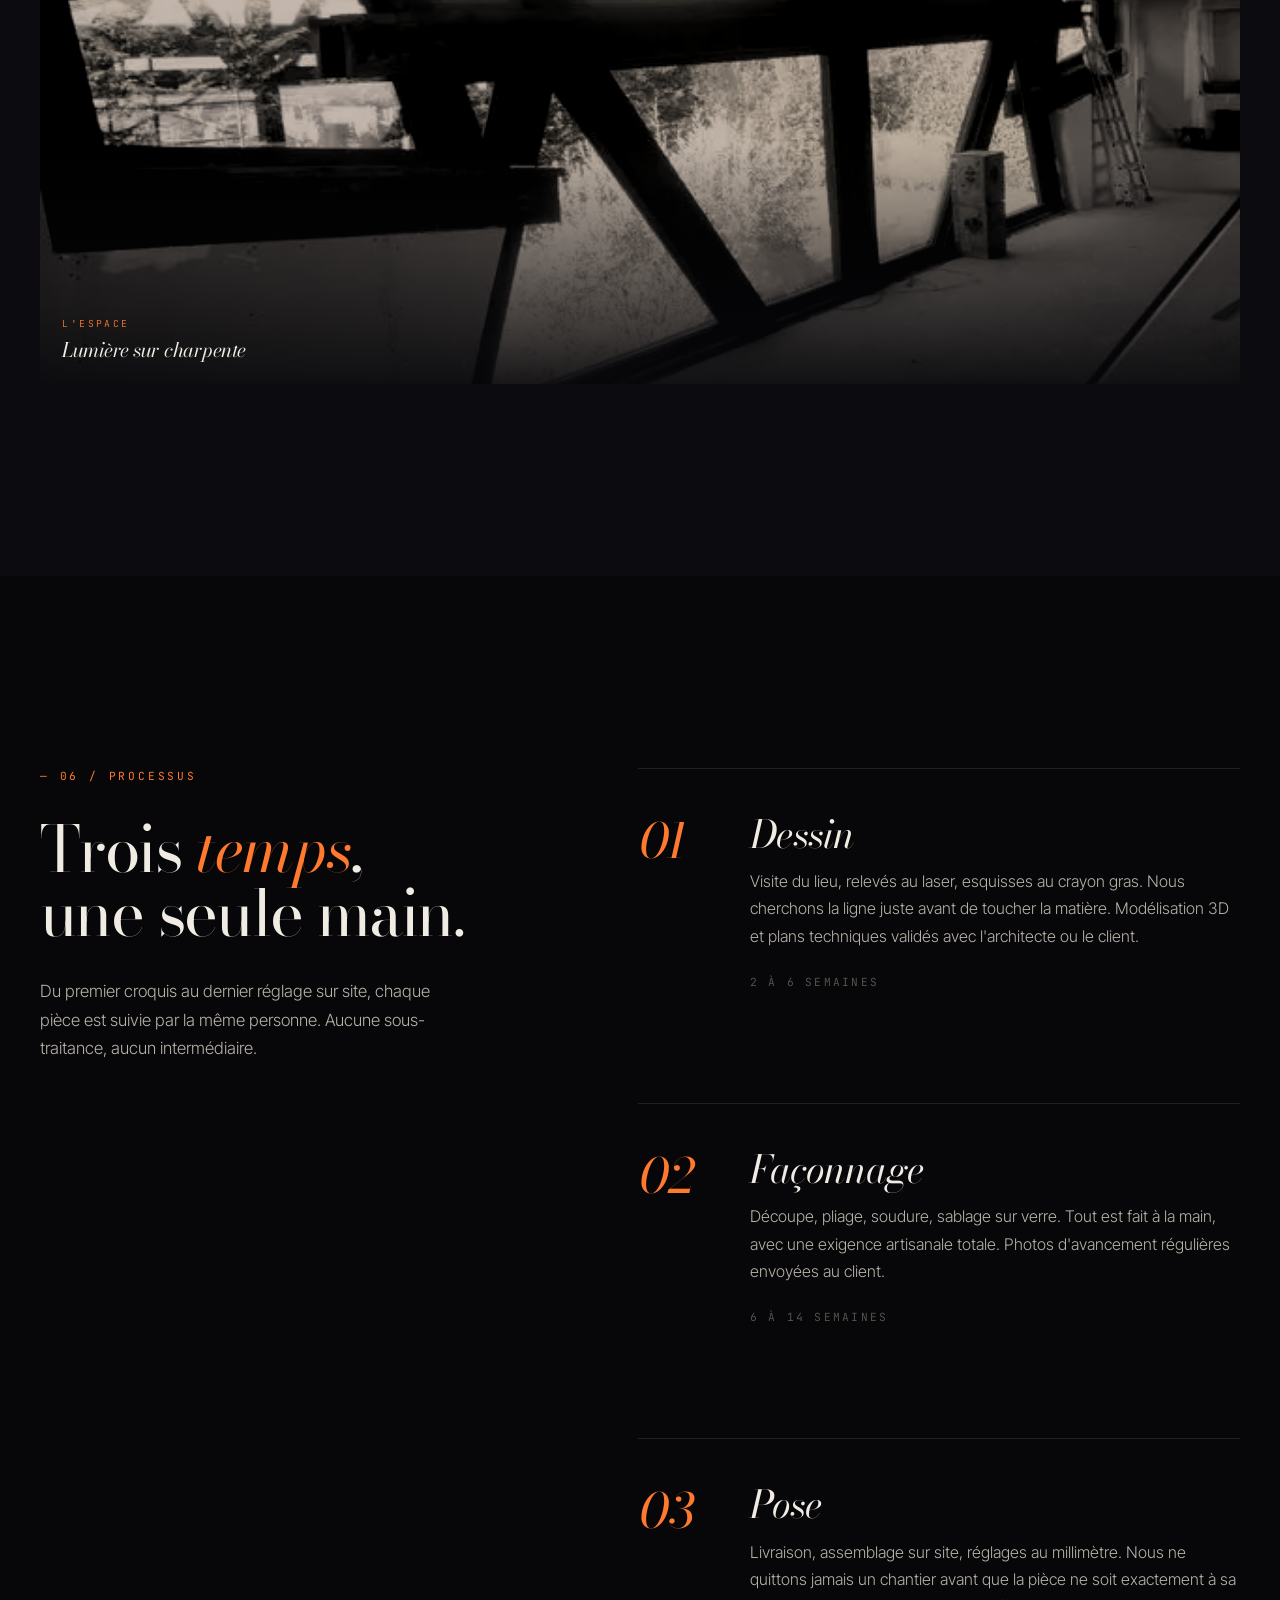
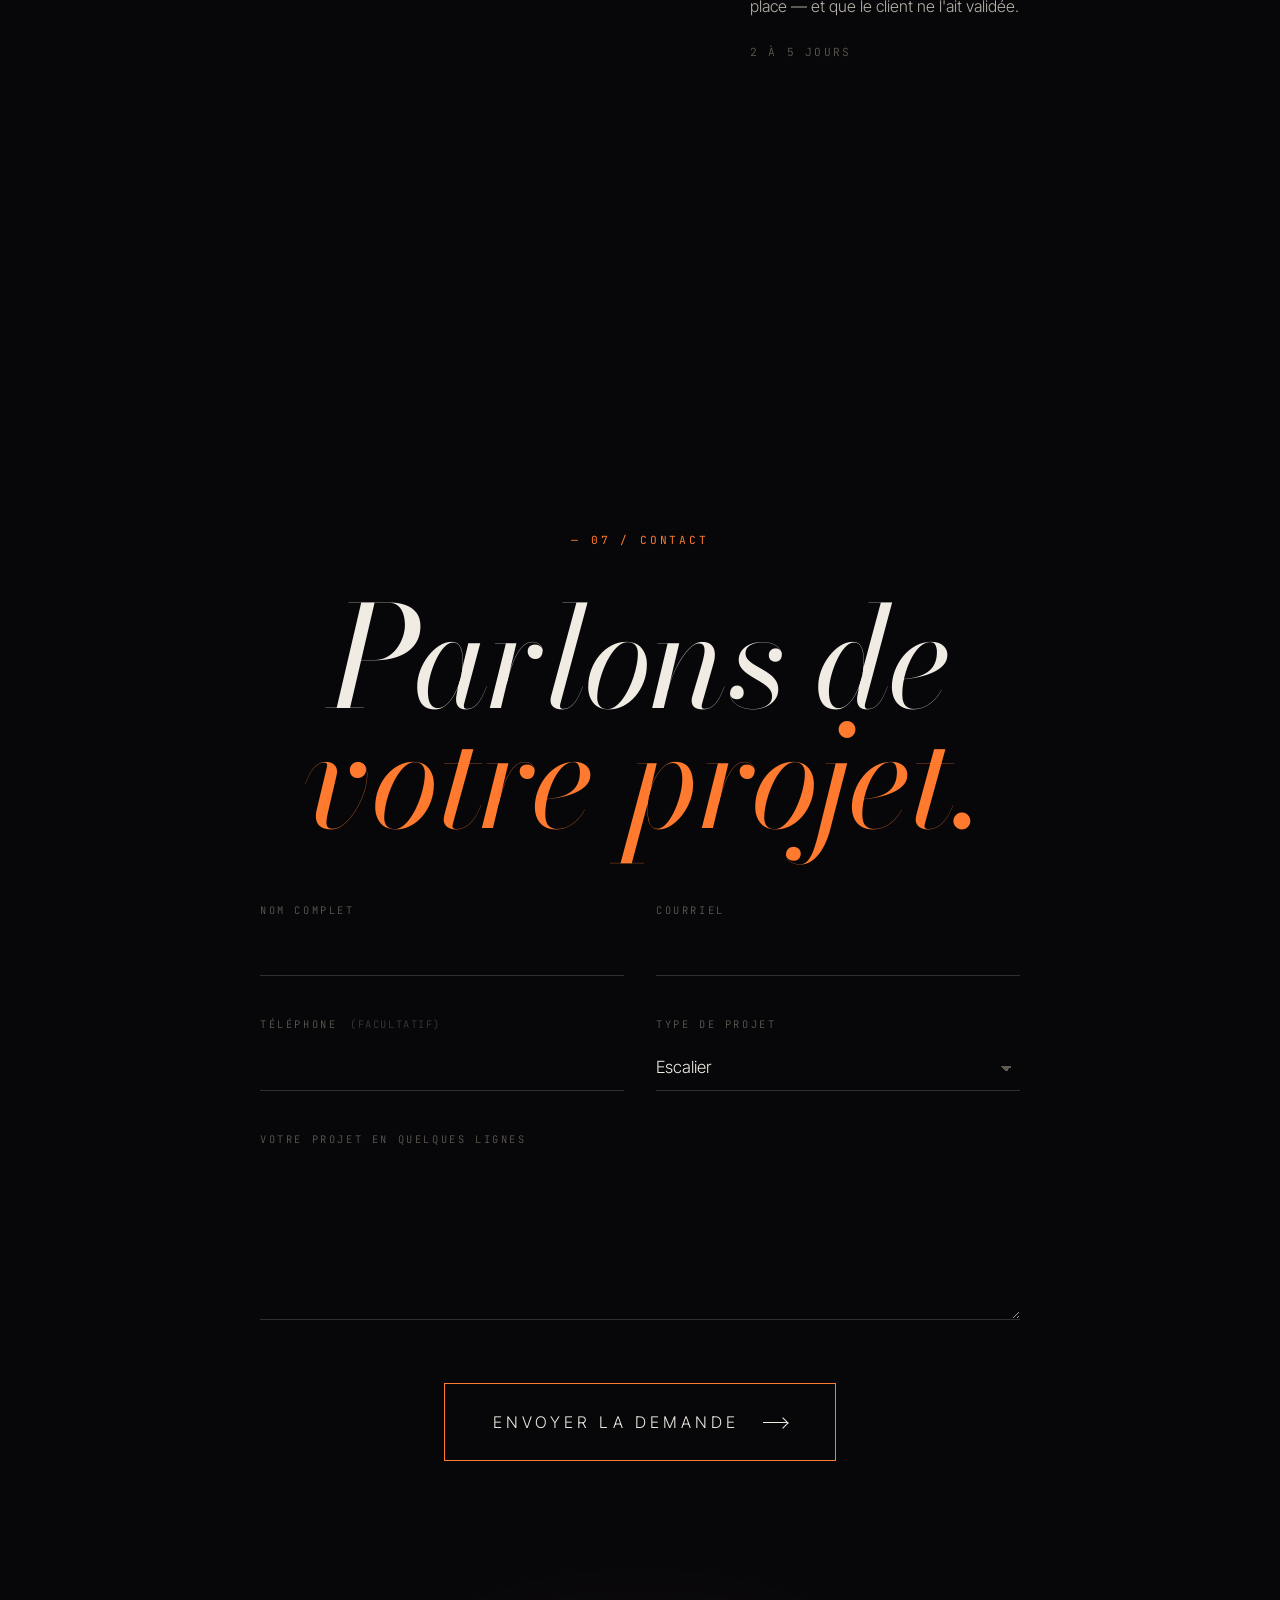
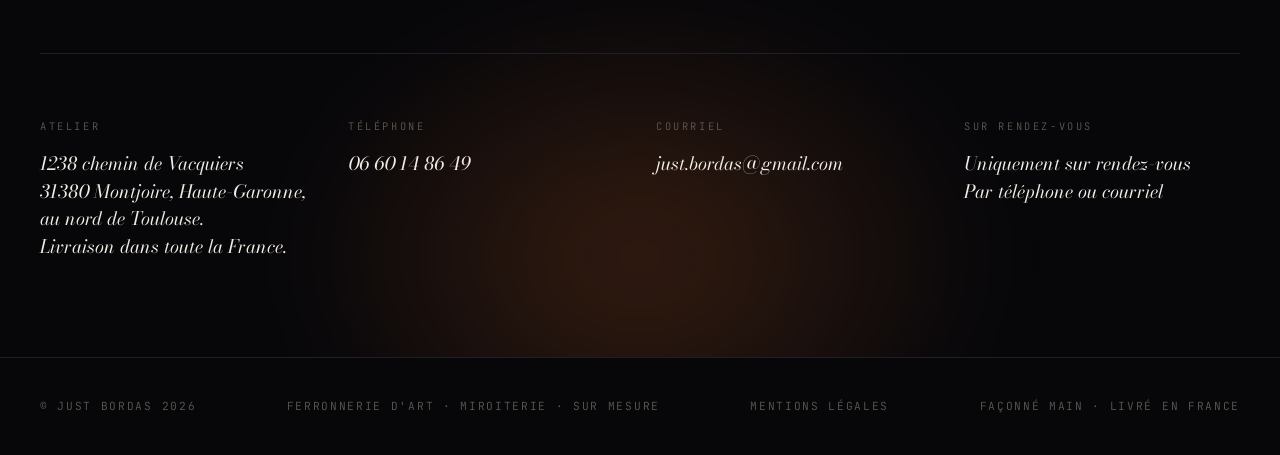
==== commit 2ab5e72d: "Nav : menu burger plein écran en mobile (index + mentions)" ====
--- a/index.html
+++ b/index.html
@@ -89,7 +89,7 @@
 
 <nav id="nav">
   <a href="#" class="logo">Just Bordas</a>
-  <div class="nav-links">
+  <div class="nav-links" id="navMenu">
     <a href="#intro">Manifeste</a>
     <a href="#escaliers">Escaliers</a>
     <a href="#cheminees">Cheminées</a>
@@ -99,6 +99,10 @@
     <a href="./galerie.html">Galerie</a>
     <a href="#contact">Contact</a>
   </div>
+  <button class="nav-toggle" id="navToggle" type="button" aria-label="Ouvrir le menu" aria-expanded="false" aria-controls="navMenu">
+    <span class="nav-toggle-bar"></span>
+    <span class="nav-toggle-bar"></span>
+  </button>
 </nav>
 
 <!-- HERO -->
--- a/styles.css
+++ b/styles.css
@@ -250,9 +250,61 @@
     transition: width 0.5s cubic-bezier(0.76, 0, 0.24, 1);
   }
   .nav-links a:hover::after { width: 100%; }
+
+  /* Bouton burger — masqué en desktop, révélé sous 720px */
+  .nav-toggle {
+    display: none;
+    flex-direction: column;
+    justify-content: center;
+    gap: 6px;
+    width: 40px;
+    height: 40px;
+    padding: 0;
+    background: none;
+    border: 0;
+    color: inherit;
+    cursor: pointer;
+  }
+  .nav-toggle:focus-visible { outline: 1px solid var(--spark); outline-offset: 4px; }
+  .nav-toggle-bar {
+    display: block;
+    width: 26px;
+    height: 1.5px;
+    margin: 0 auto;
+    background: currentColor;
+    transition: transform 0.35s cubic-bezier(0.76, 0, 0.24, 1), opacity 0.3s ease;
+  }
+
   @media (max-width: 720px) {
     nav { padding: 1.2rem 1.2rem; }
-    .nav-links { display: none; }
+    .nav-toggle { display: flex; }
+
+    /* Menu plein écran révélé par le burger */
+    .nav-links {
+      position: fixed;
+      inset: 0;
+      z-index: -1;                /* derrière le logo et le burger, qui restent cliquables */
+      flex-direction: column;
+      justify-content: center;
+      align-items: center;
+      gap: 2.2rem;
+      background: var(--bg-1);
+      opacity: 0;
+      visibility: hidden;
+      transform: translateY(-10px);
+      transition: opacity 0.4s ease, transform 0.4s cubic-bezier(0.16, 1, 0.3, 1), visibility 0.4s;
+    }
+    .nav-links a { font-size: 1rem; letter-spacing: 0.28em; padding: 0.4rem 0; }
+
+    /* Ouvert : le blend « difference » de la nav est neutralisé pour lire sur le panneau opaque */
+    nav.menu-open { mix-blend-mode: normal; }
+    nav.menu-open .nav-links {
+      opacity: 1;
+      visibility: visible;
+      transform: none;
+    }
+    nav.menu-open .nav-toggle-bar:nth-child(1) { transform: translateY(3.75px) rotate(45deg); }
+    nav.menu-open .nav-toggle-bar:nth-child(2) { transform: translateY(-3.75px) rotate(-45deg); }
   }
 
   /* ========== HERO ========== */
@@ -1626,6 +1678,8 @@
     .marquee-track { animation: none; }
     /* Titre visible d'emblée ; l'état de base (transform: none) préserve le fond fixe du verre */
     .hero-title .word > span { animation: none; }
+    /* Menu mobile : ouverture/fermeture instantanée */
+    .nav-links, .nav-toggle-bar { transition: none; }
     .loader { display: none; }
     .notfound-spark { animation: none; }
   }
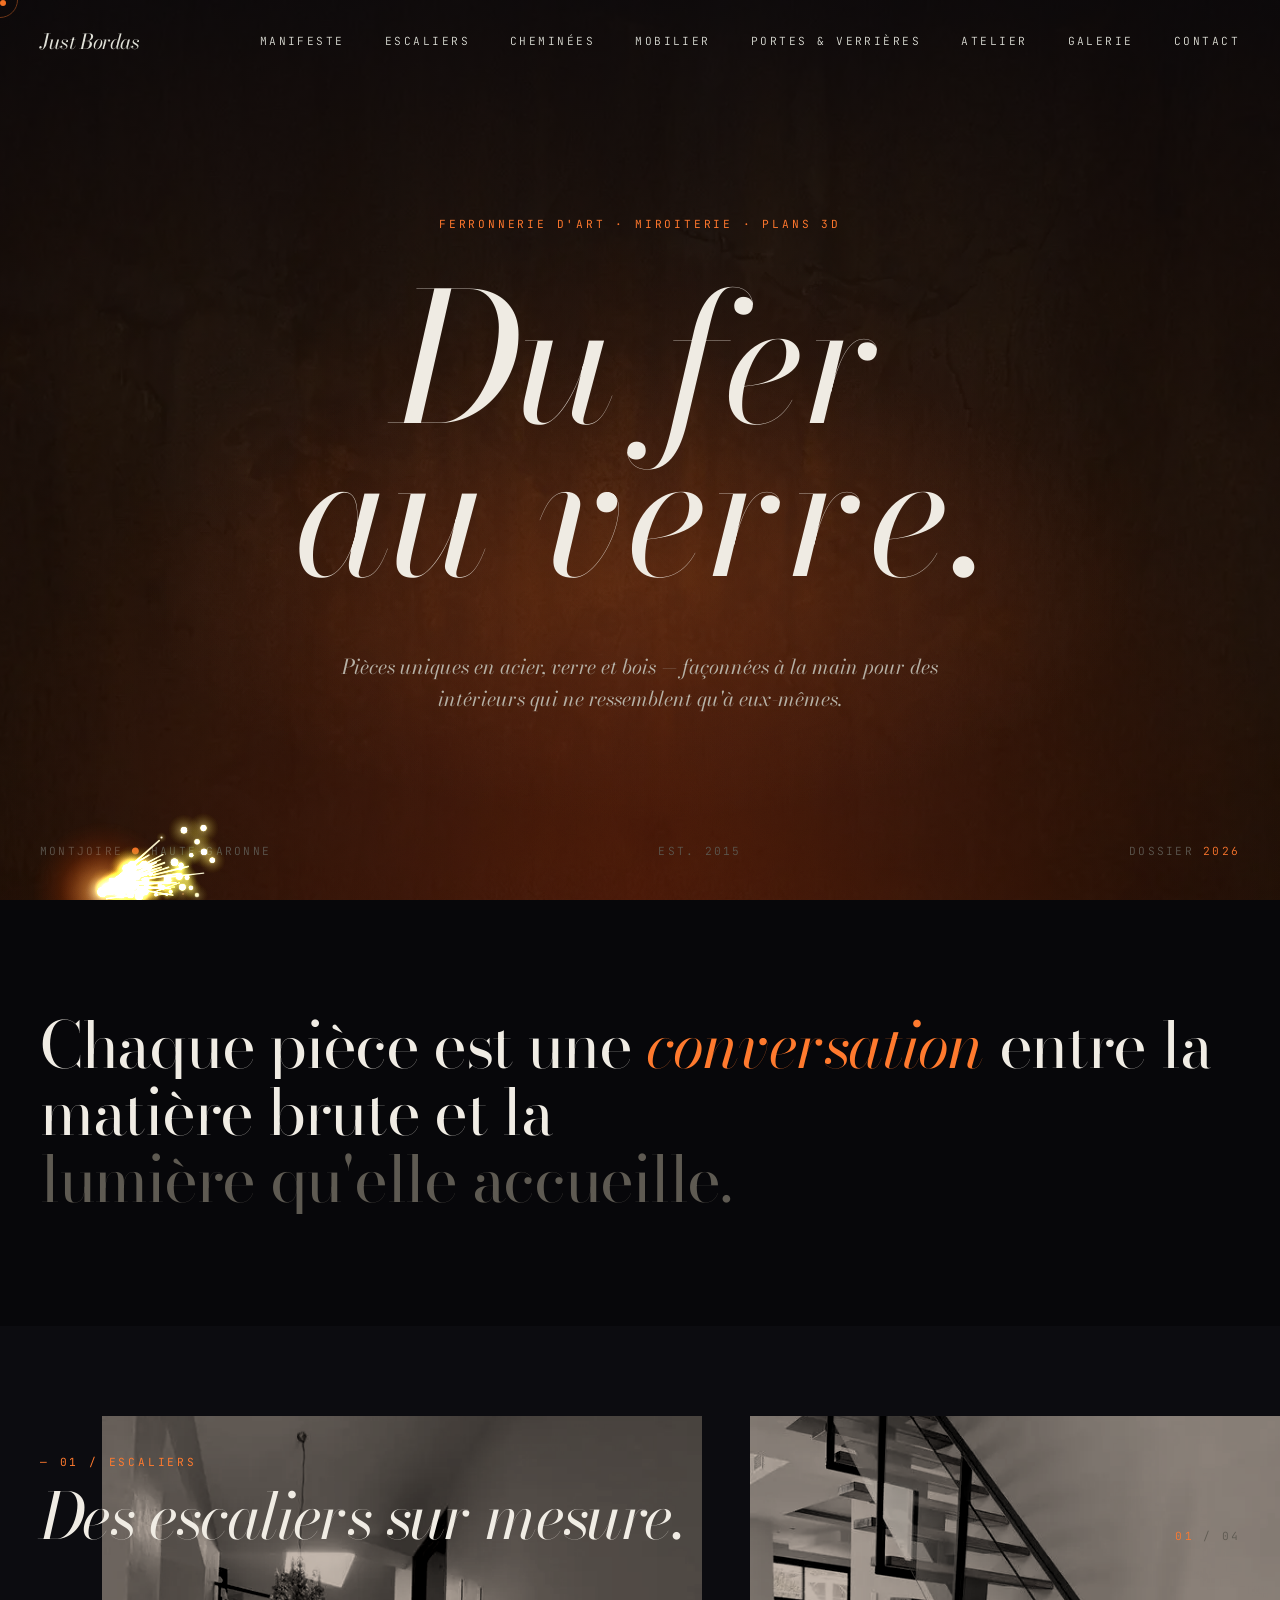
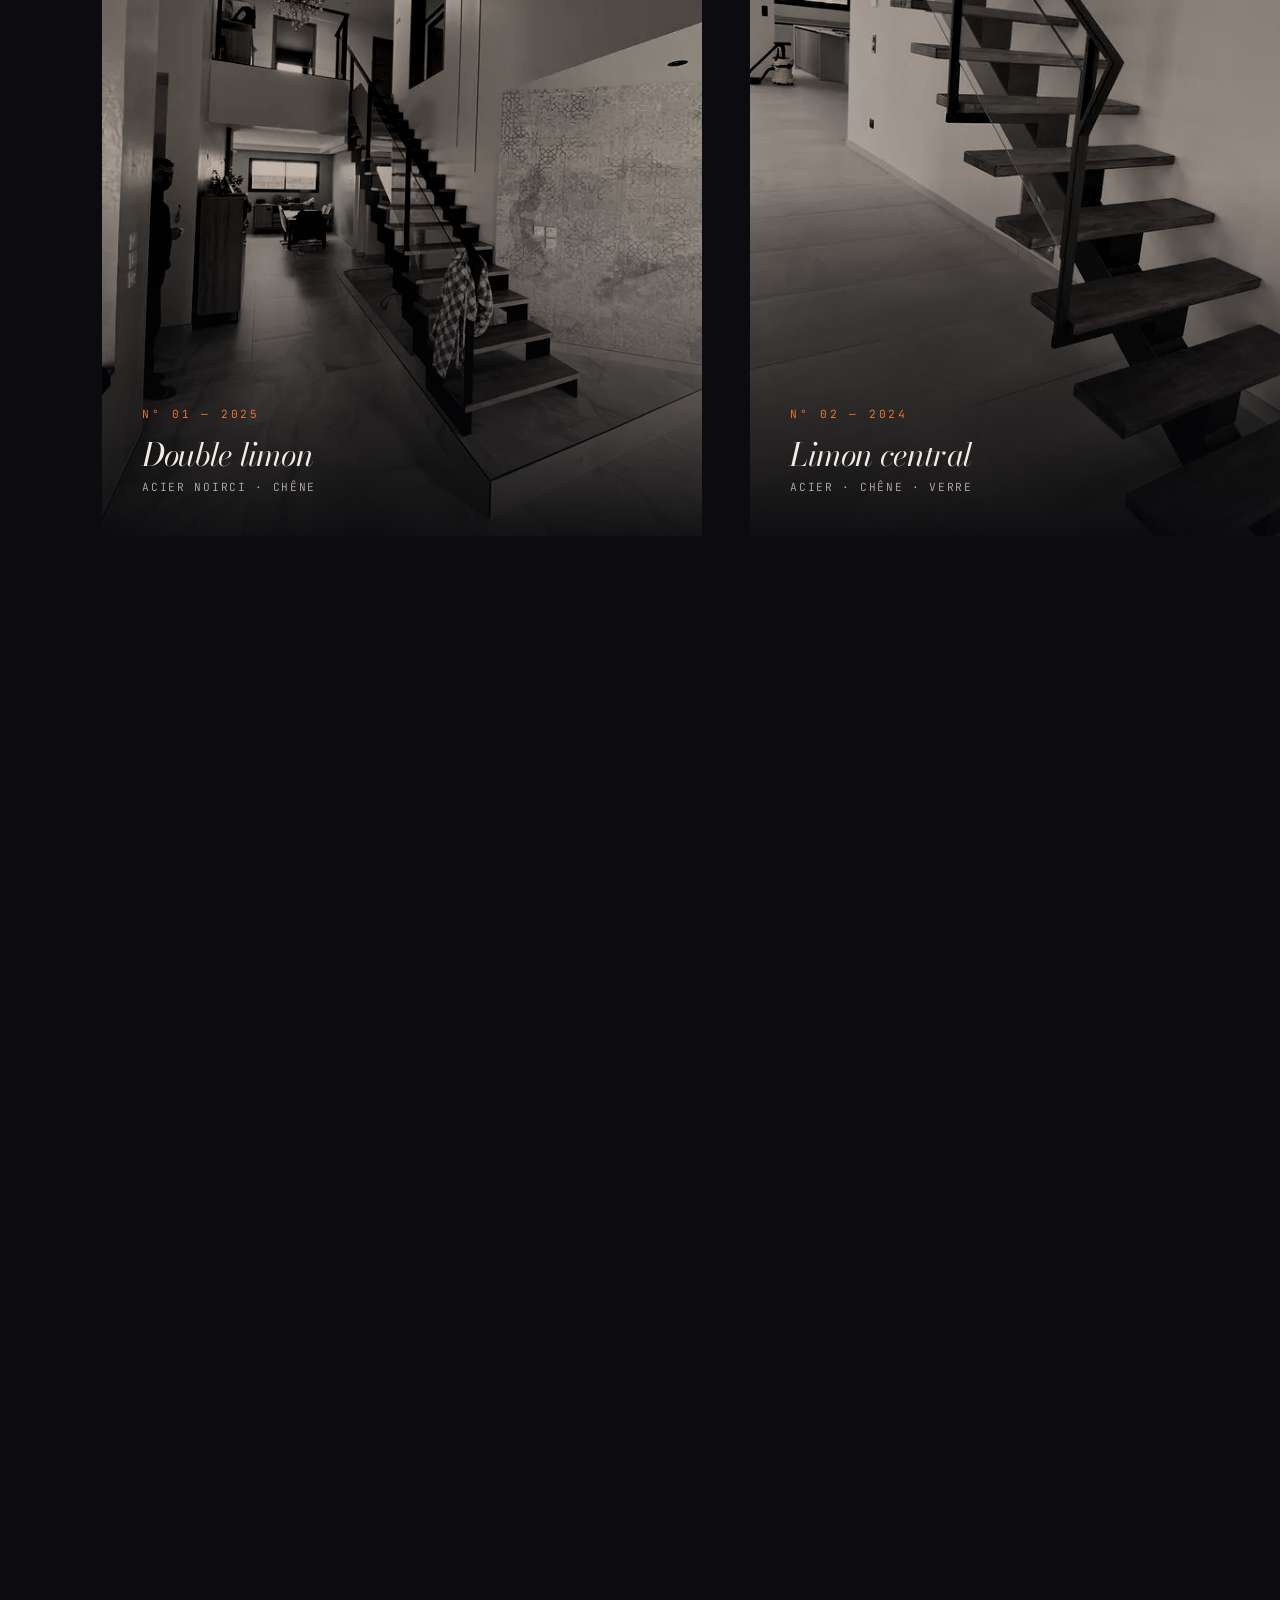
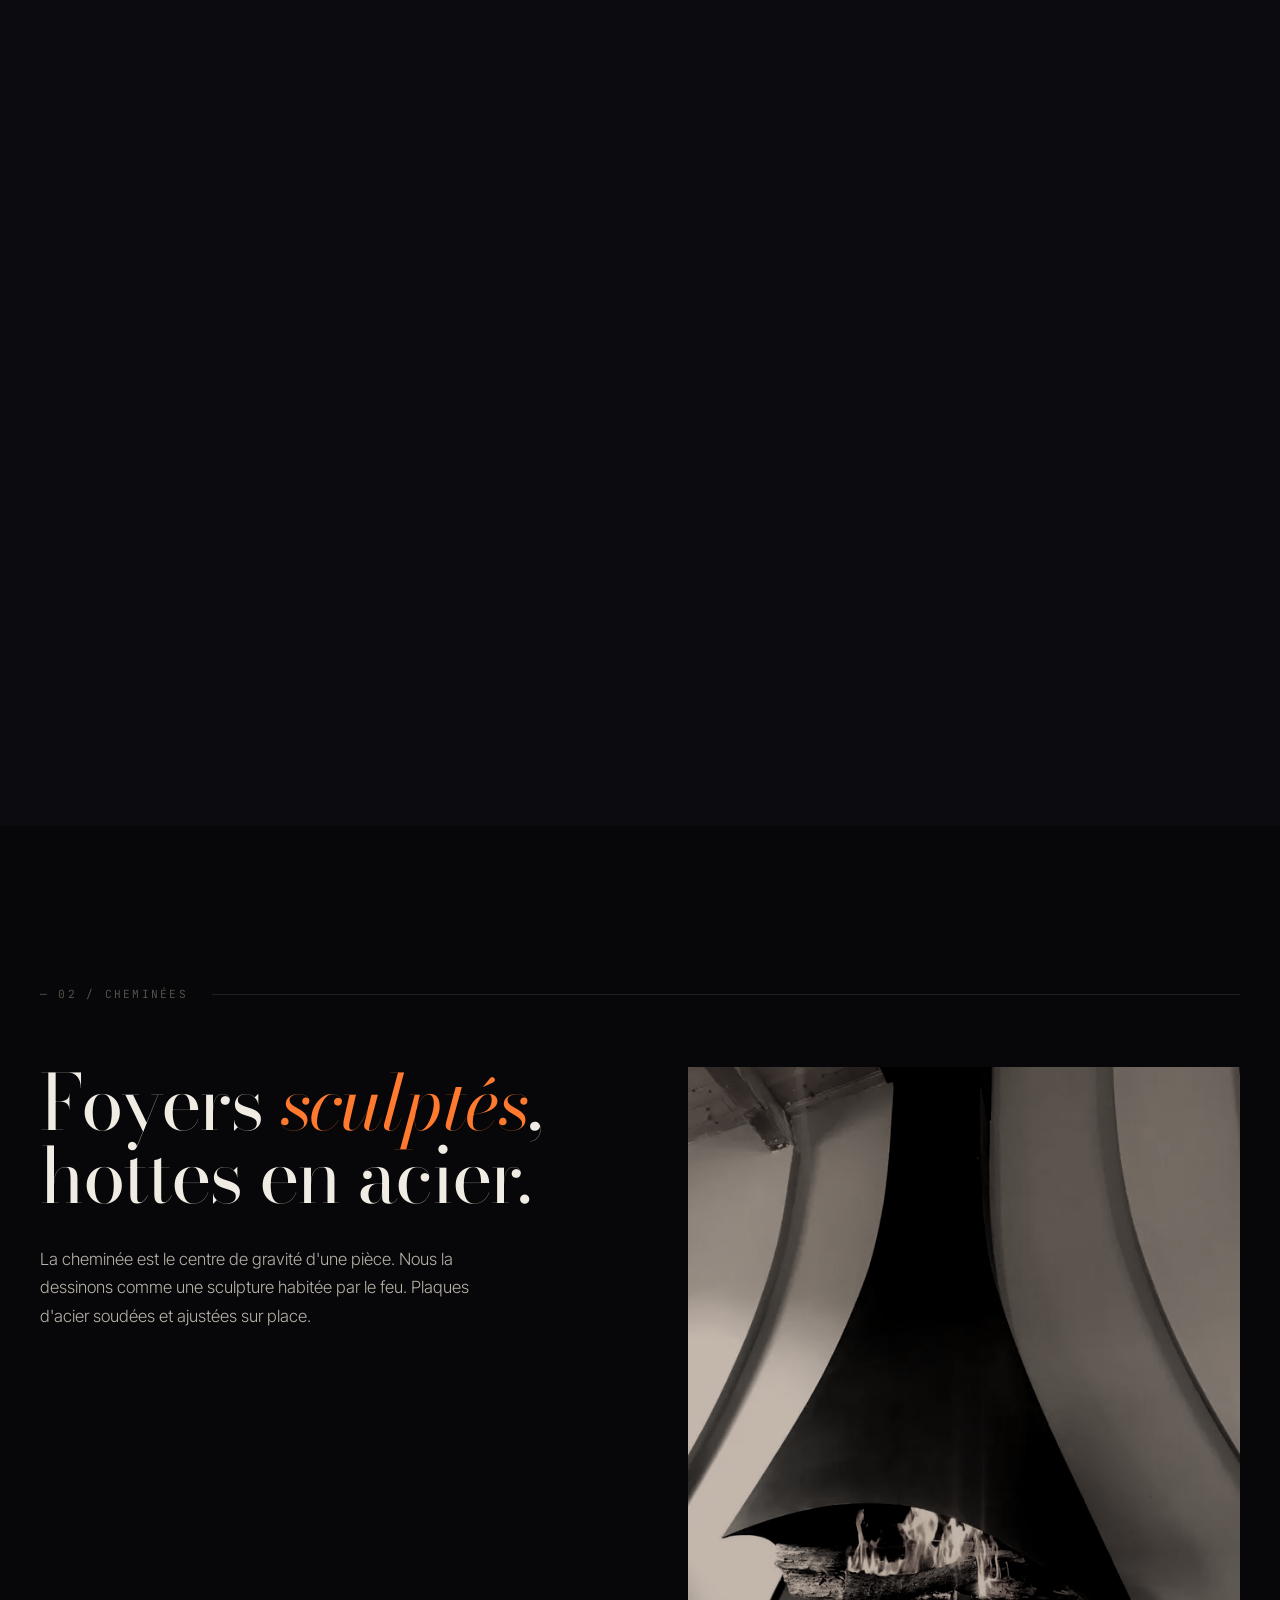
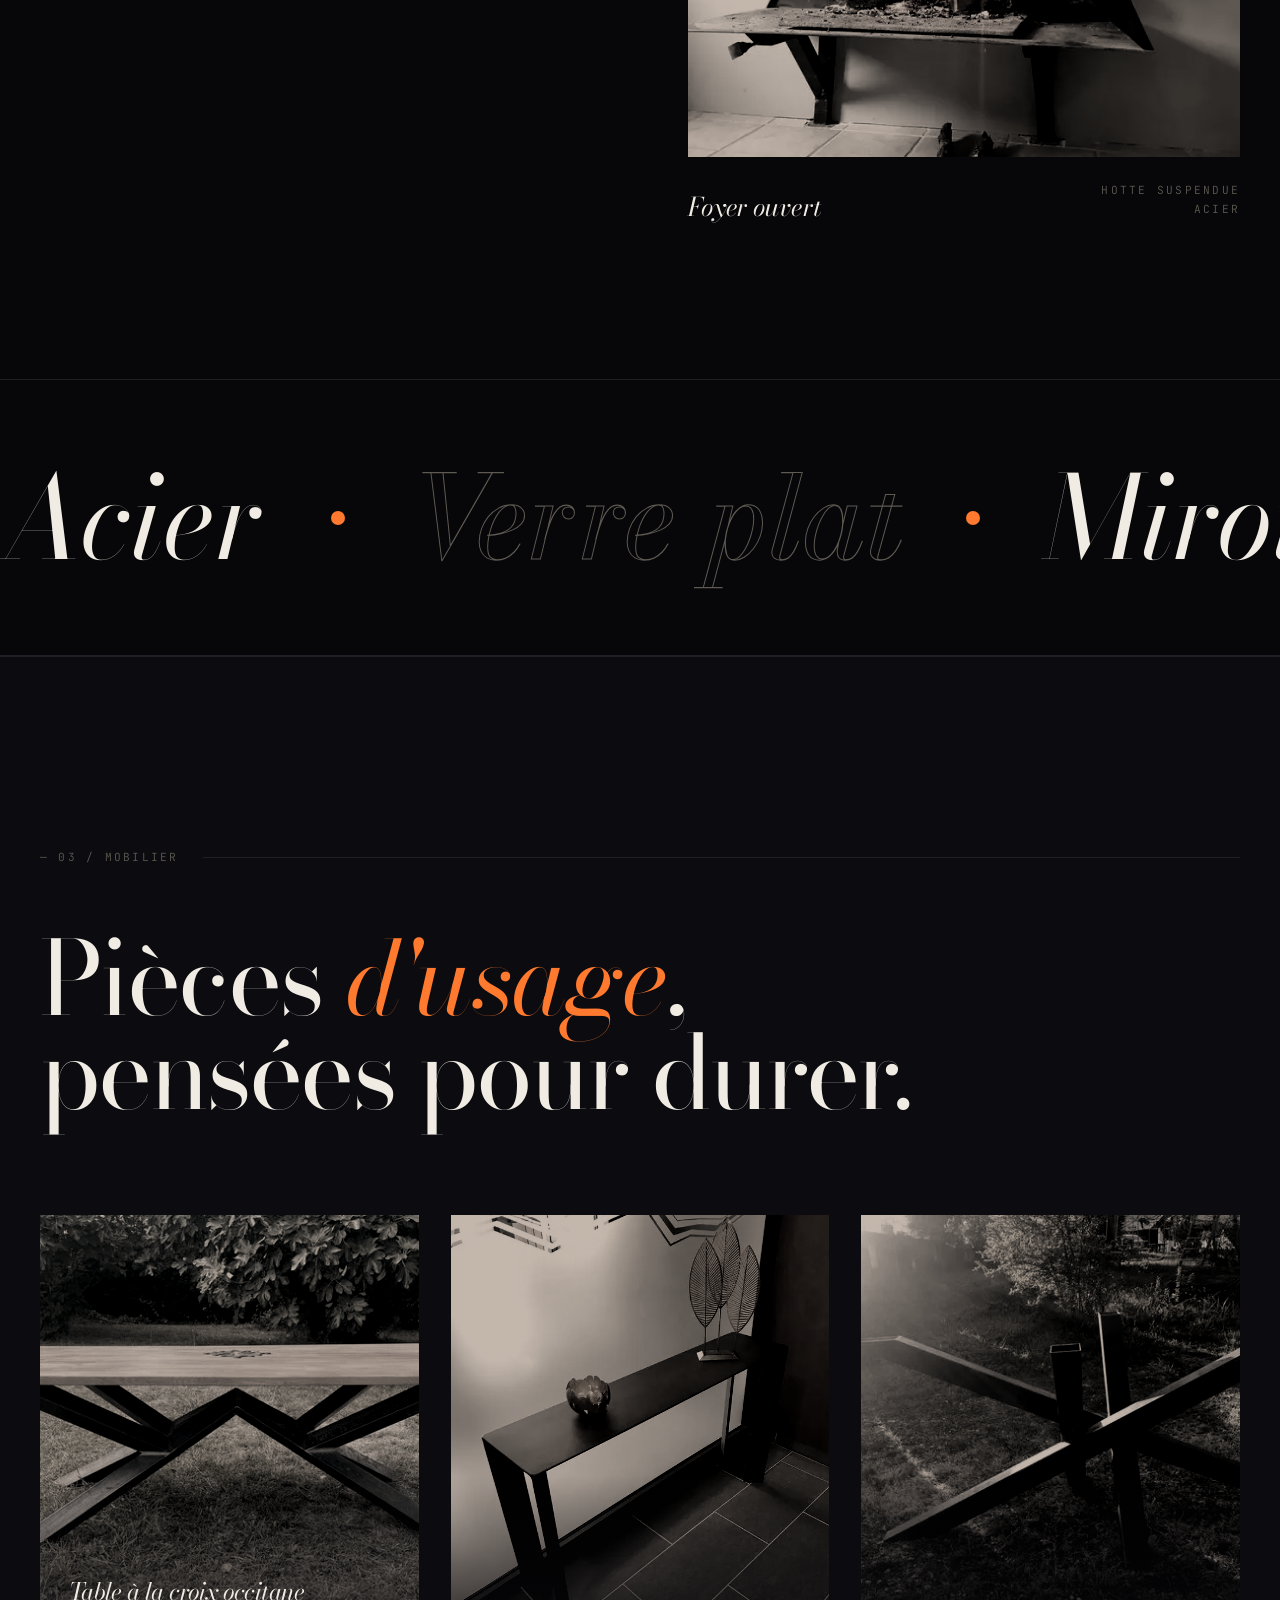
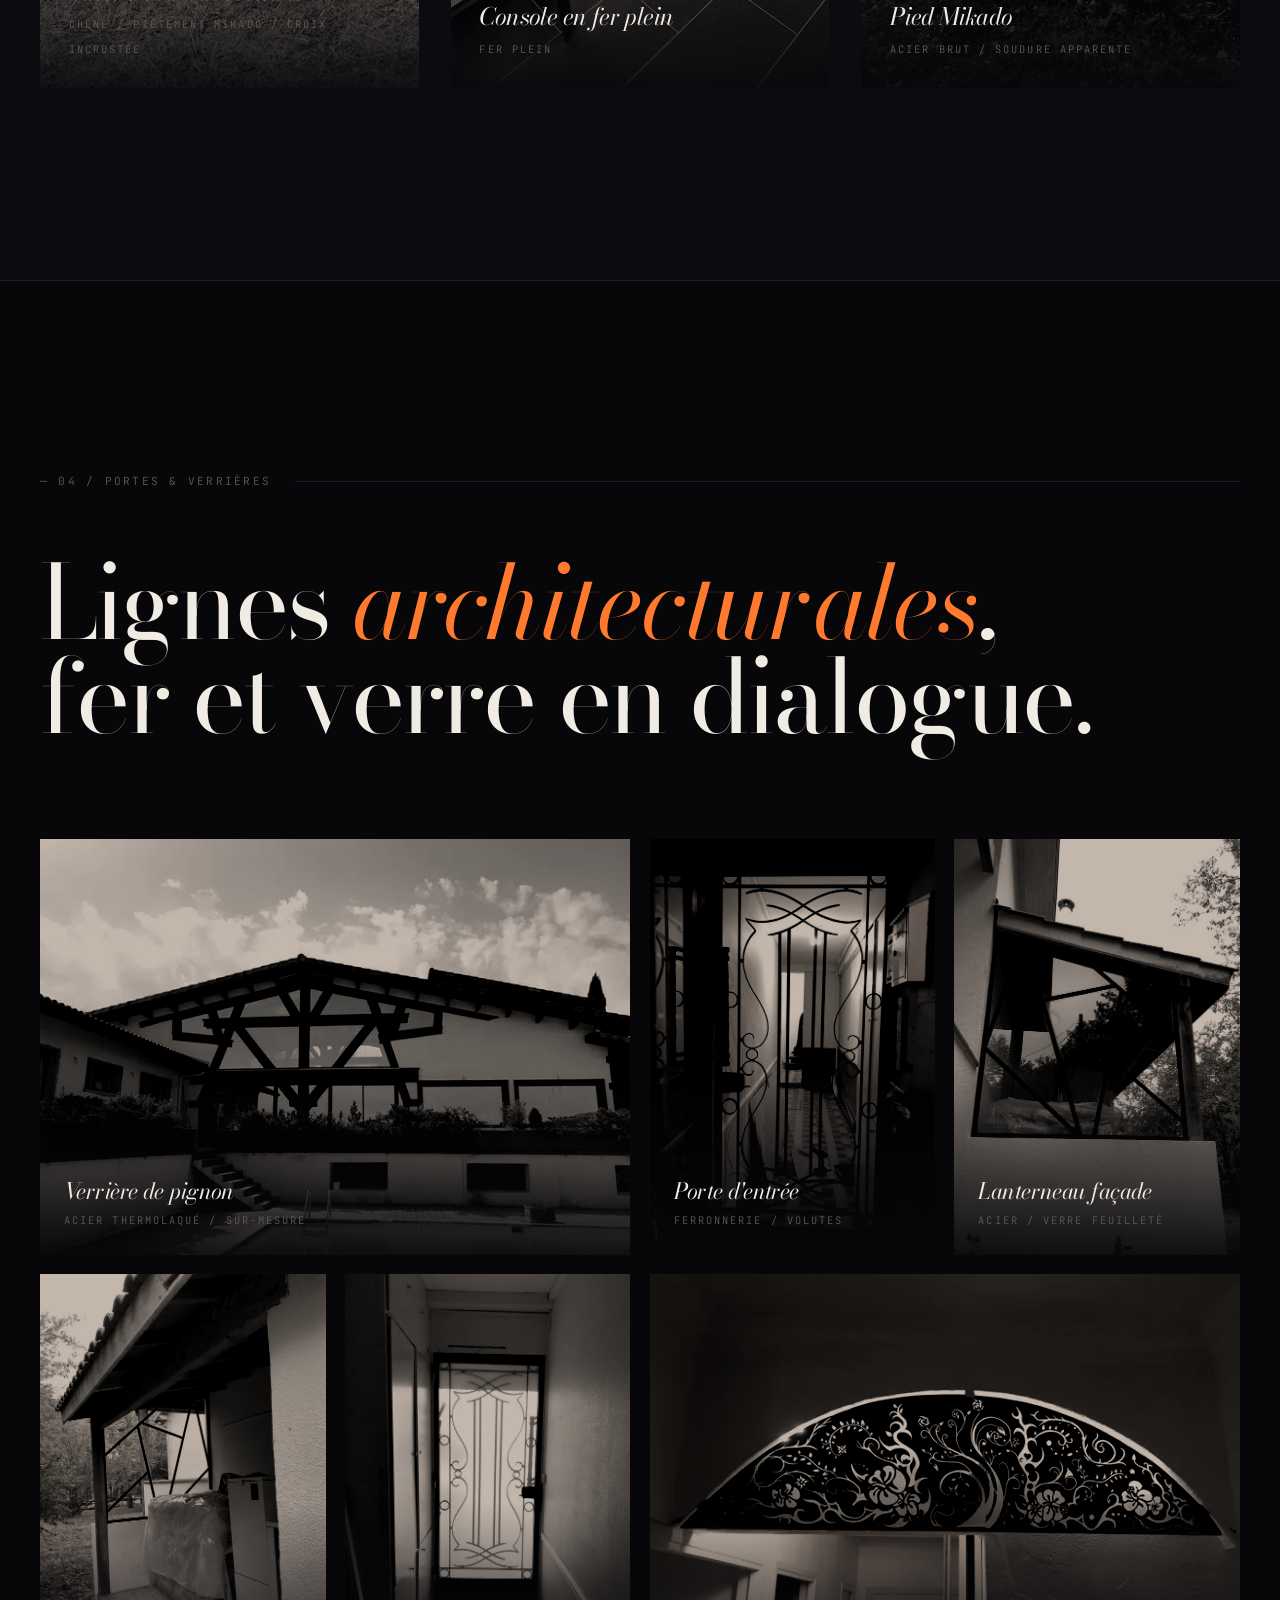
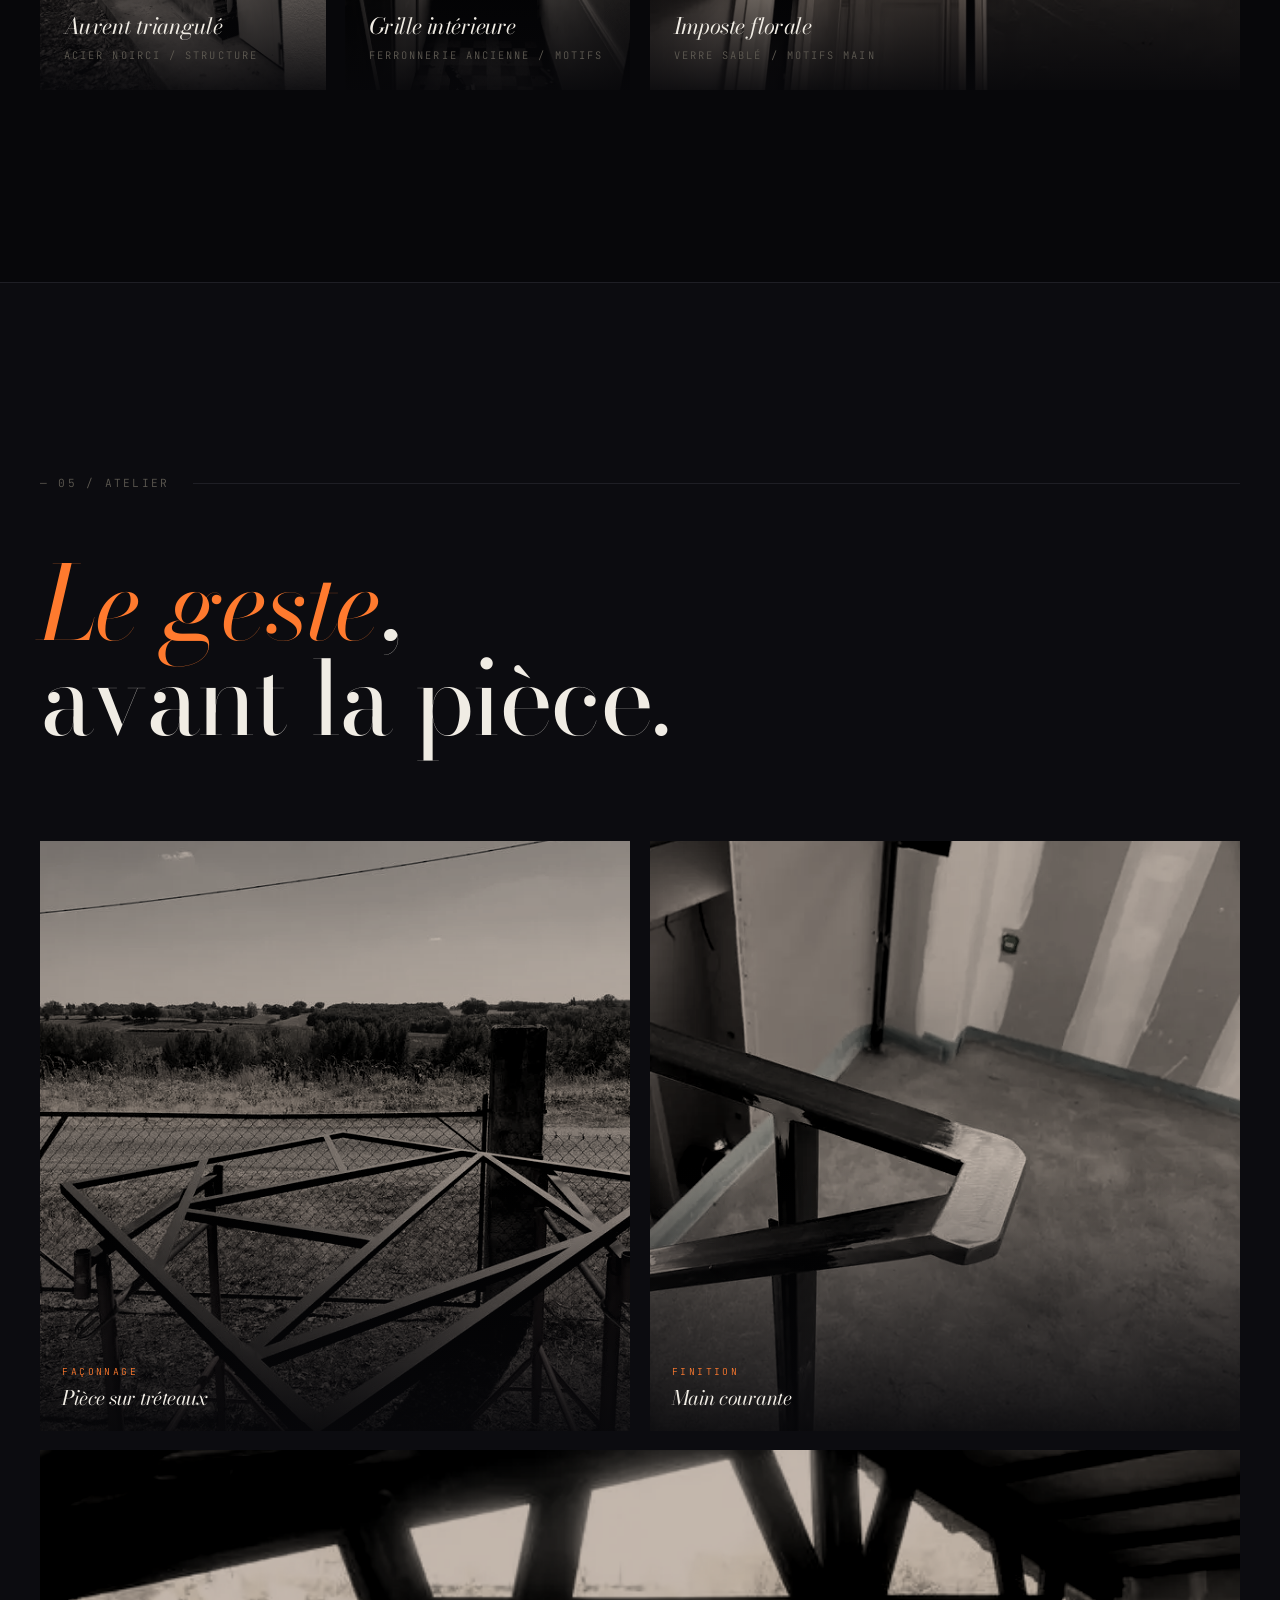
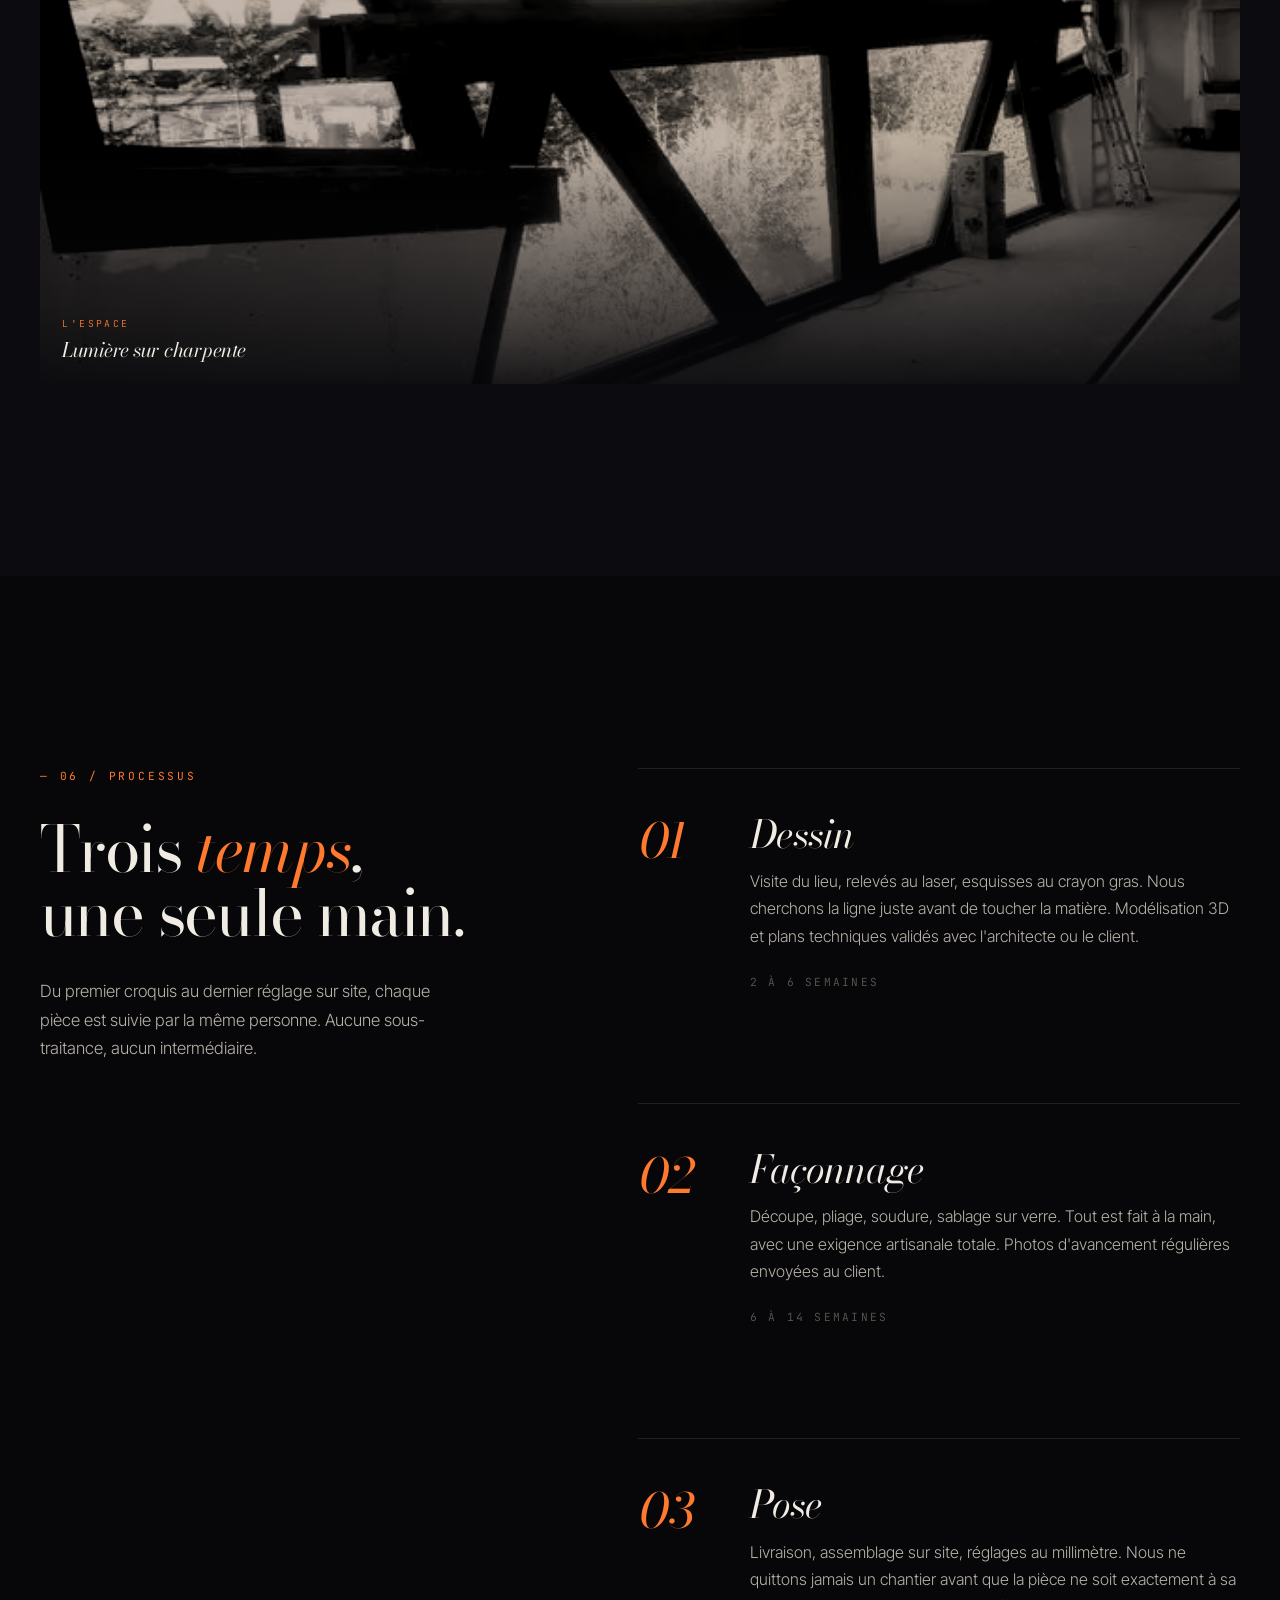
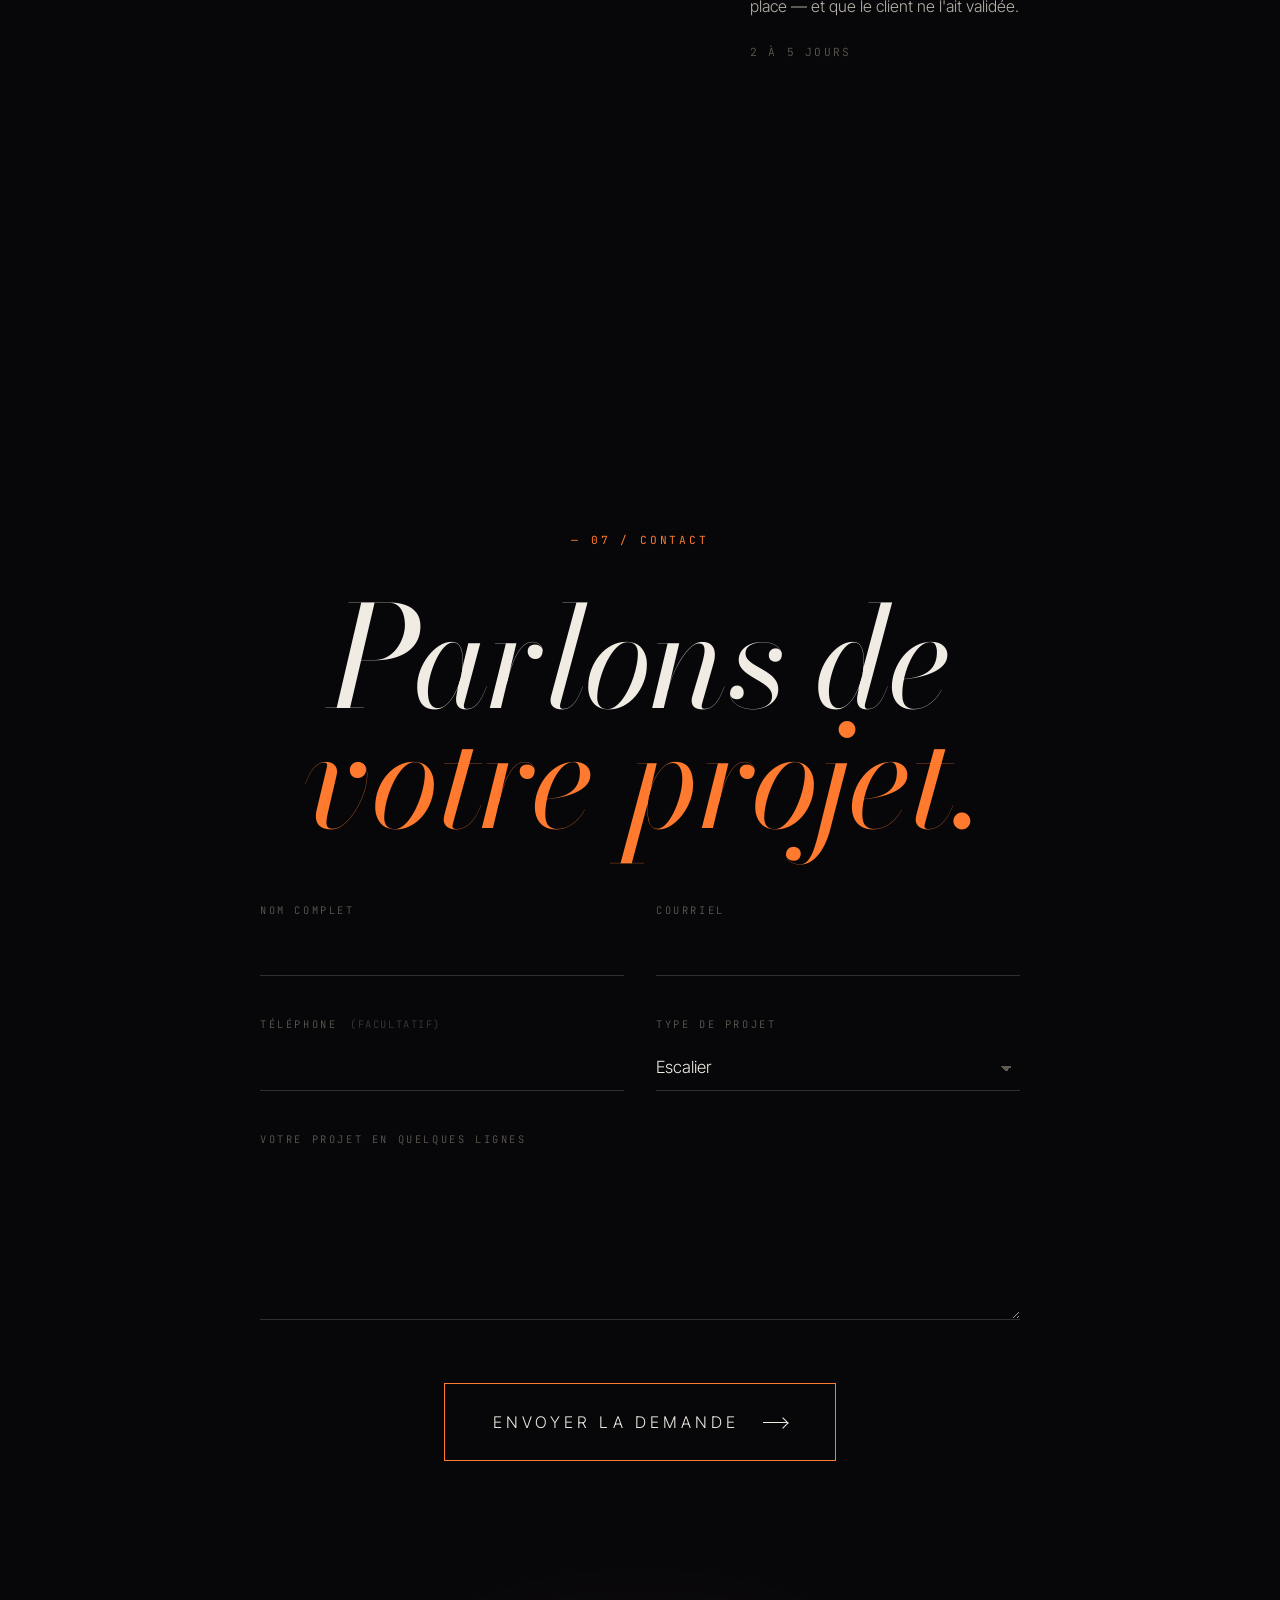
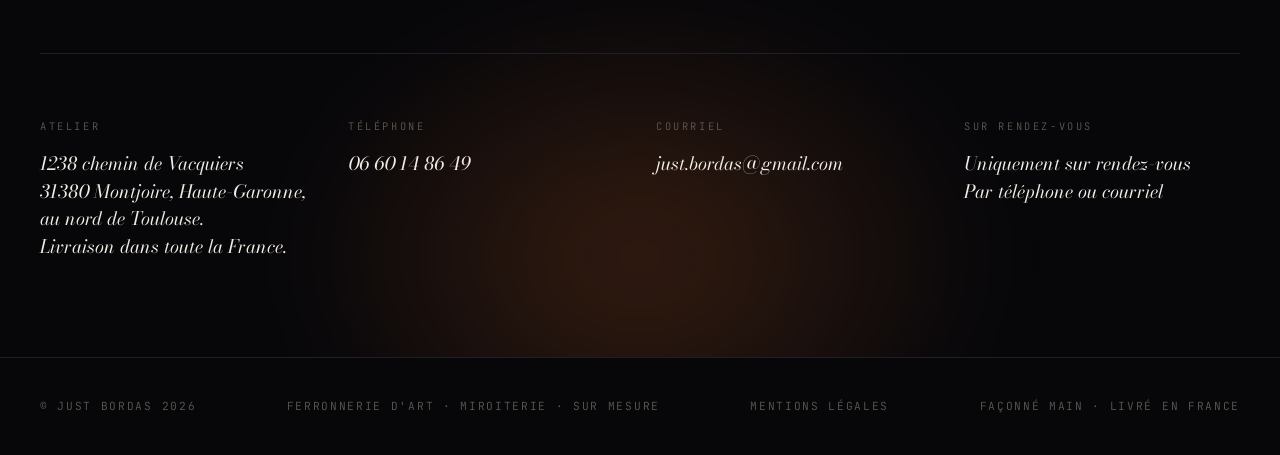
==== commit 7c200687: "Hero : retrait de l'effet verre sur le titre (rendu erratique sous Firefox — background-clip: text +" ====
--- a/index.html
+++ b/index.html
@@ -122,7 +122,7 @@
 
     <h1 class="hero-title">
       <span class="word"><span style="--i:0">D</span></span><span class="word"><span style="--i:1">u</span></span>&nbsp;<span class="word"><span style="--i:2">f</span></span><span class="word"><span style="--i:3">e</span></span><span class="word"><span style="--i:4">r</span></span><br/>
-      <span class="word"><span style="--i:5">a</span></span><span class="word"><span style="--i:6">u</span></span>&nbsp;<span class="word"><span style="--i:7">v</span></span><span class="word"><span style="--i:8">e</span></span><span class="word"><span style="--i:9">r</span></span><span class="word"><span style="--i:10">r</span></span><span class="word"><span style="--i:11">e</span></span><span class="word"><span style="--i:12">.</span></span>
+      <span class="word"><span style="--i:5">a</span></span><span class="word"><span style="--i:6">u</span></span>&nbsp;<span class="word"><span style="--i:7">v</span></span><span class="word"><span style="--i:8">e</span></span><span class="word"><span style="--i:9">r</span></span><span class="word"><span style="--i:10">r</span></span><span class="word"><span style="--i:11">e</span></span>.
     </h1>
 
     <p class="hero-subtitle">
--- a/styles.css
+++ b/styles.css
@@ -377,53 +377,13 @@
   }
   .hero-title .word > span {
     display: inline-block;
-    /* Décalage d'entrée via `top` (position: relative) et NON `transform` :
-       un transform — même un translateY(0) résiduel — rend background-attachment: fixed
-       relatif à la lettre, donc `cover` remplit la boîte de la lettre = fond ultra-zoomé
-       pendant l'animation. Avec `top`, le fond reste figé au viewport tout du long. */
-    position: relative;
-    /* L'italique Bodoni penche : le haut du « f » déborde à droite, la descendante à gauche,
-       et les jambages dépassent en haut/bas. background-clip: text ne peint le fond que dans
-       la boîte de la lettre → on l'élargit sur les 4 côtés (padding), compensé par une margin
-       négative égale pour ne changer ni l'espacement des lettres ni celui des lignes. */
-    padding: 0.85em;
-    margin: -0.85em;
-    animation: title-rise 1.4s cubic-bezier(0.16, 1, 0.3, 1) backwards;
+    opacity: 0;
+    transform: translateY(40%);
+    animation: title-rise 1.4s cubic-bezier(0.16, 1, 0.3, 1) forwards;
     animation-delay: calc(var(--i) * 0.15s + 1.6s);
   }
   @keyframes title-rise {
-    from { opacity: 0; top: 0.35em; }
-    to   { opacity: 1; top: 0; }
-  }
-
-  /* « Du fer au verre » : verre fondu révélé à travers les lettres, figé au scroll.
-     Le fond n'est réellement fixe qu'au repos (transform: none — cf. title-rise ci-dessus) ;
-     iOS Safari ignore background-attachment: fixed → dégradation propre (verre par lettre).
-     background-color = secours lisible si l'image ne charge pas (elle aussi clippée au texte). */
-  @supports ((-webkit-background-clip: text) or (background-clip: text)) {
-    .hero-title .word > span {
-      --titre-verre: image-set(
-        url("./photos/titre-verre-1600.webp") type("image/webp"),
-        url("./photos/titre-verre-1600.jpg") type("image/jpeg"));
-      background-color: #e8e2d6;
-      background-image: url("./photos/titre-verre-1600.jpg"); /* secours si image-set non géré */
-      background-image: var(--titre-verre);
-      background-position: center;
-      background-size: cover;
-      background-attachment: fixed;
-      -webkit-background-clip: text;
-      background-clip: text;
-      -webkit-text-fill-color: transparent;
-      color: transparent;
-    }
-    /* Variante allégée sur mobile */
-    @media (max-width: 900px) {
-      .hero-title .word > span {
-        --titre-verre: image-set(
-          url("./photos/titre-verre-1024.webp") type("image/webp"),
-          url("./photos/titre-verre-1024.jpg") type("image/jpeg"));
-      }
-    }
+    to { opacity: 1; transform: translateY(0); }
   }
   @keyframes fade-up {
     from { opacity: 0; transform: translateY(20px); }
@@ -1676,8 +1636,6 @@
     /* Animations autonomes stoppées (le scroll horizontal, piloté 1:1 par le
        geste de l'utilisateur, reste actif : ce n'est pas un mouvement autonome) */
     .marquee-track { animation: none; }
-    /* Titre visible d'emblée ; l'état de base (transform: none) préserve le fond fixe du verre */
-    .hero-title .word > span { animation: none; }
     /* Menu mobile : ouverture/fermeture instantanée */
     .nav-links, .nav-toggle-bar { transition: none; }
     .loader { display: none; }
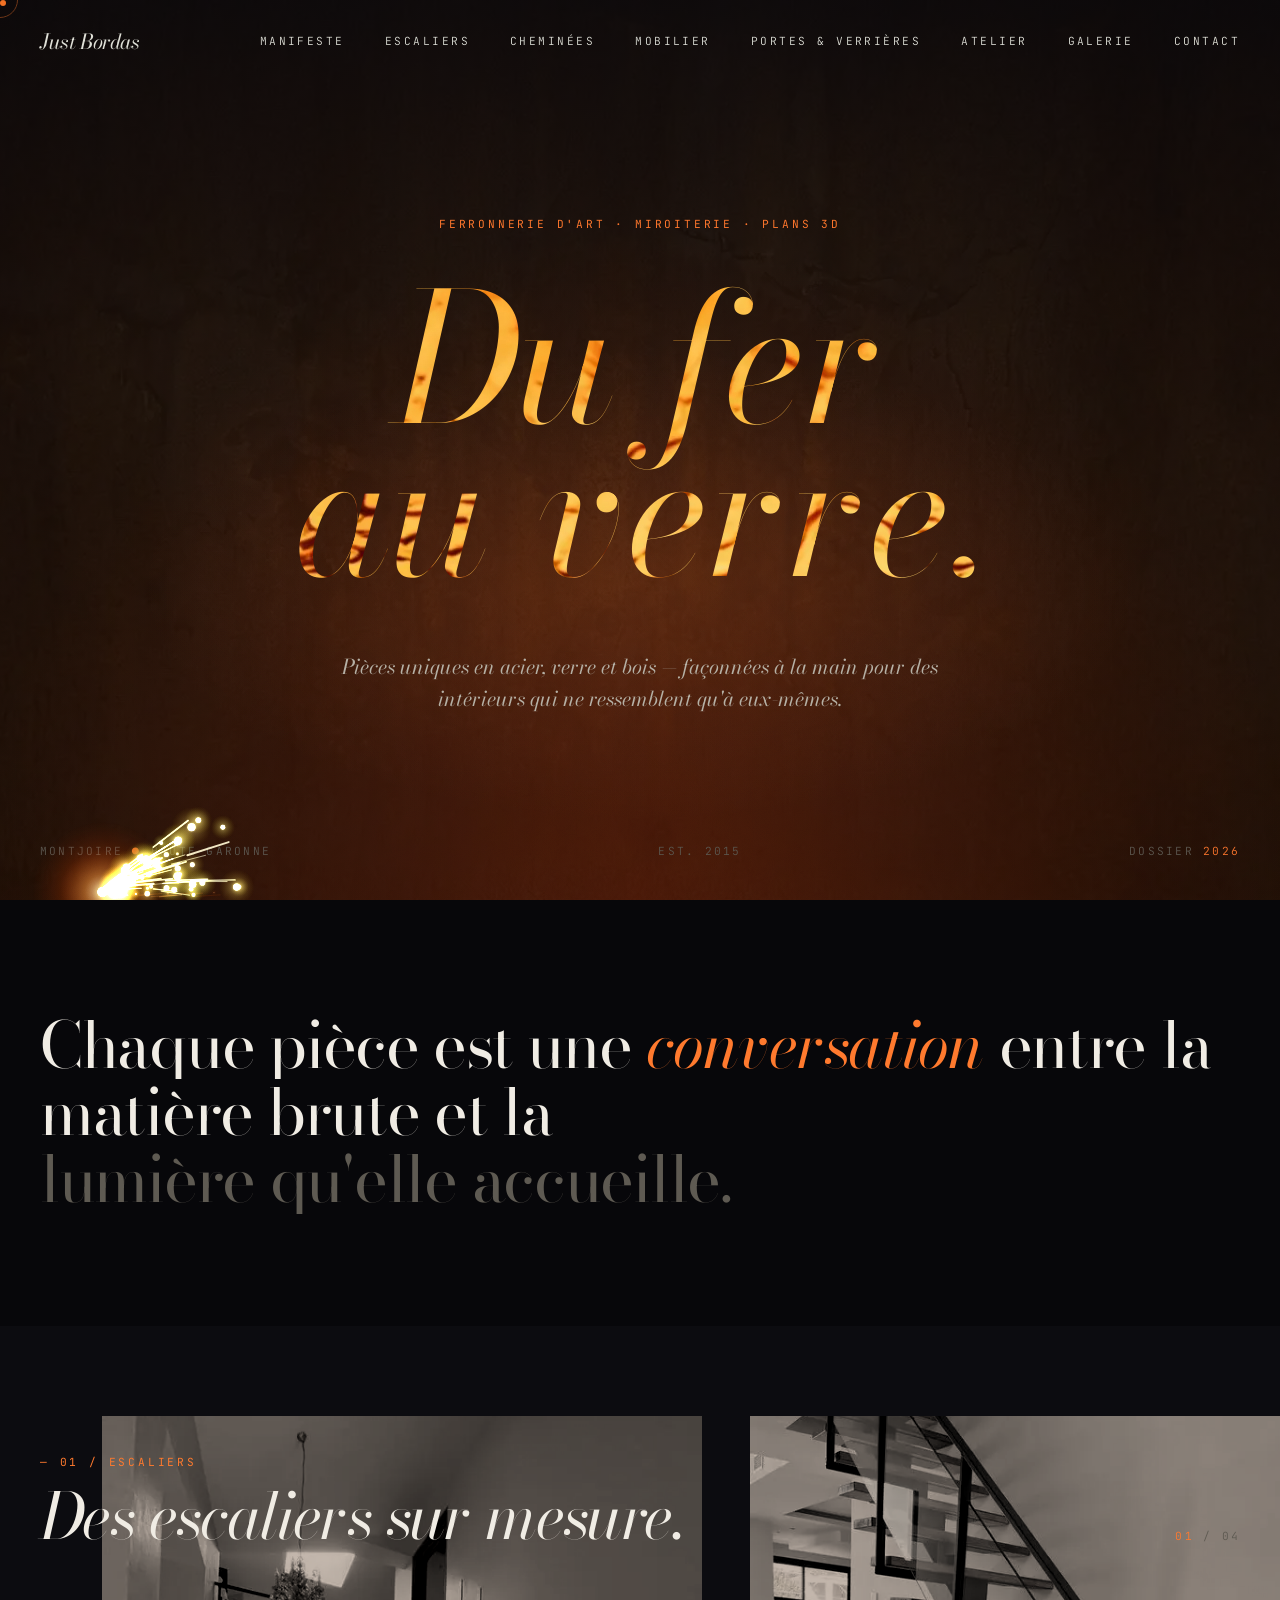
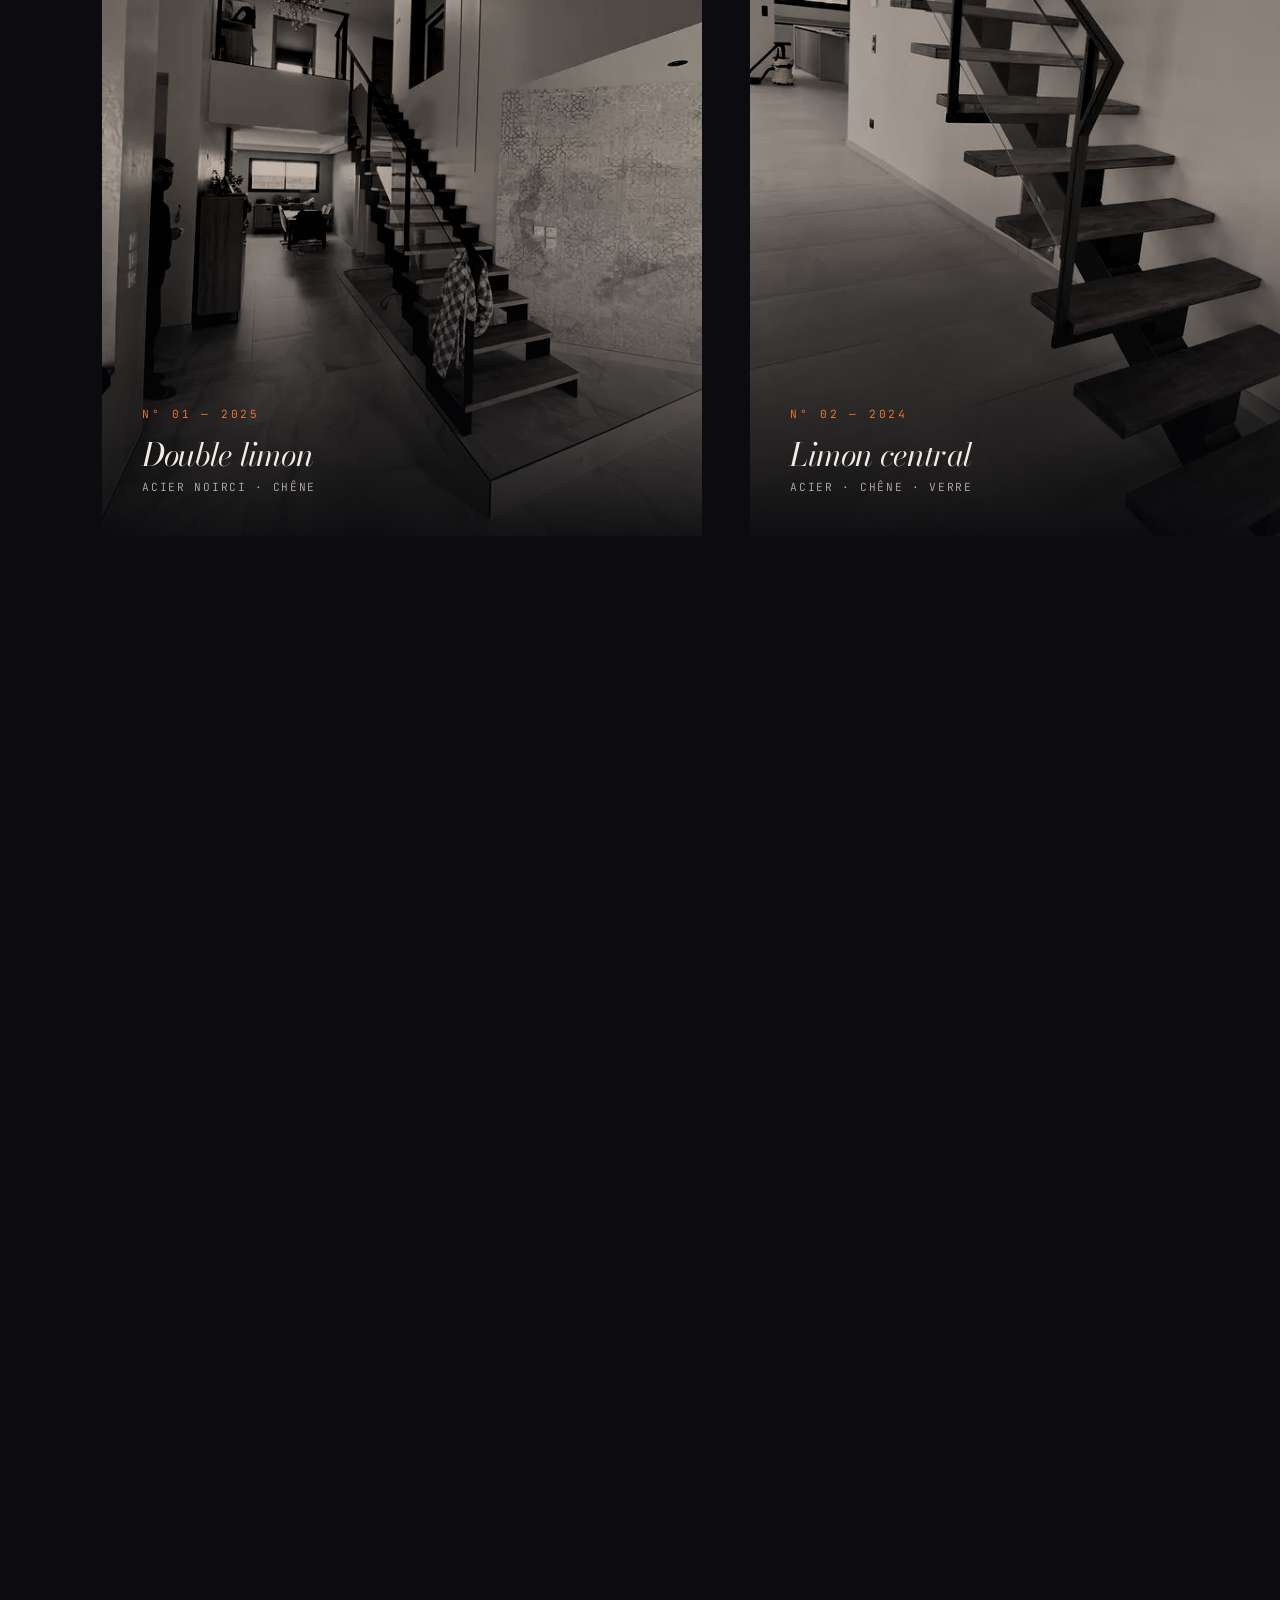
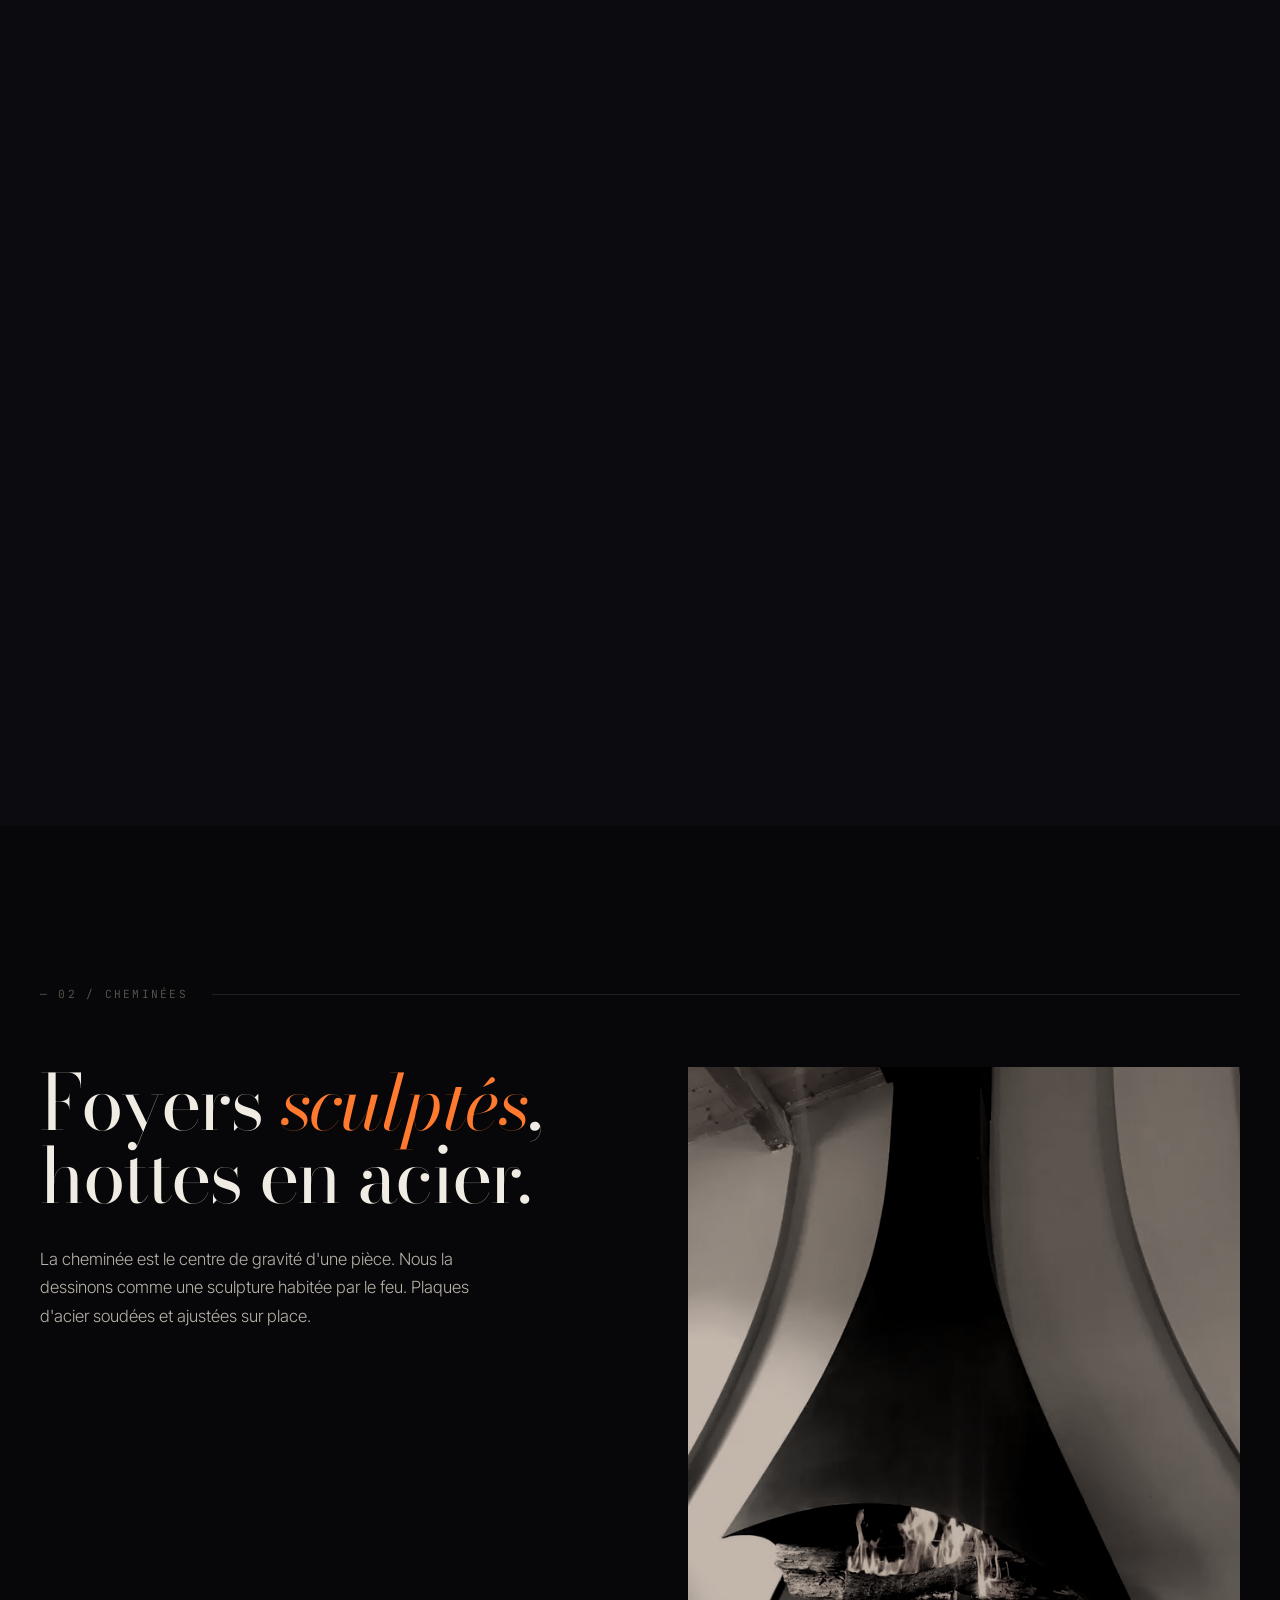
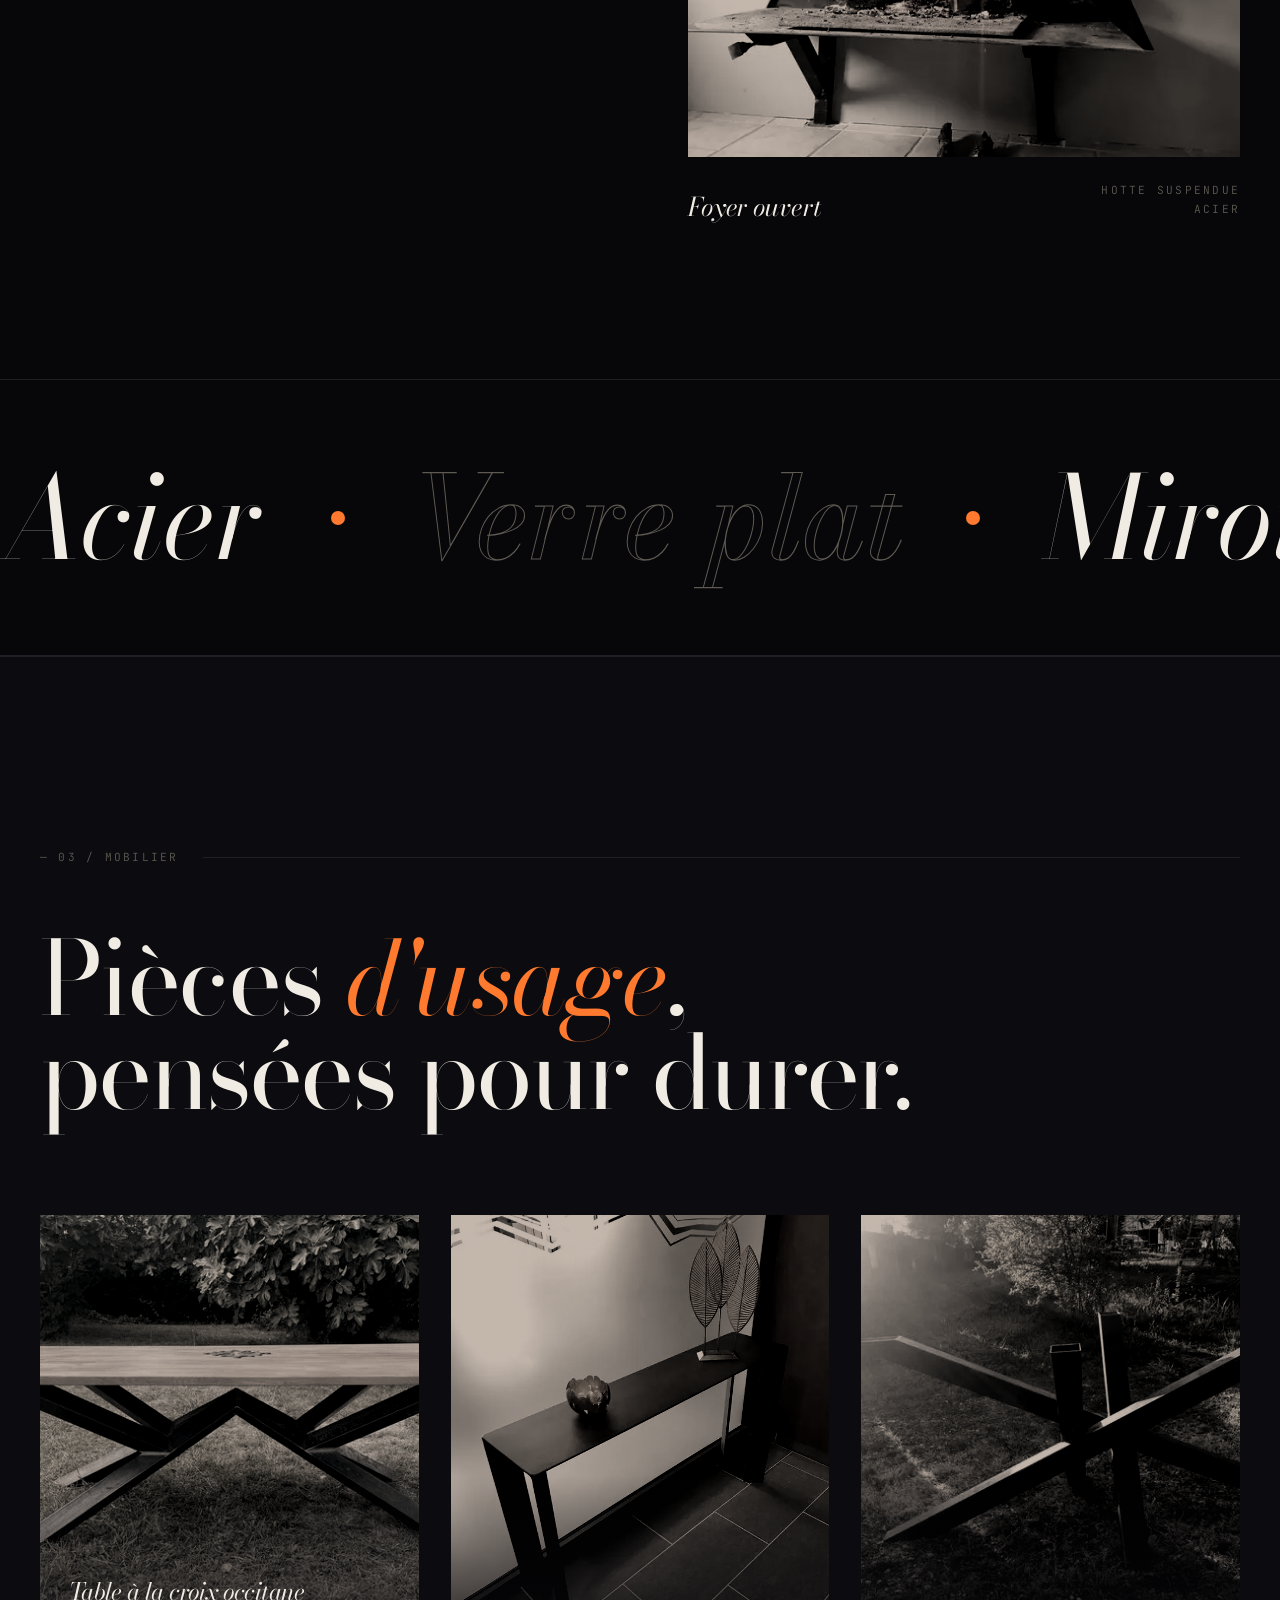
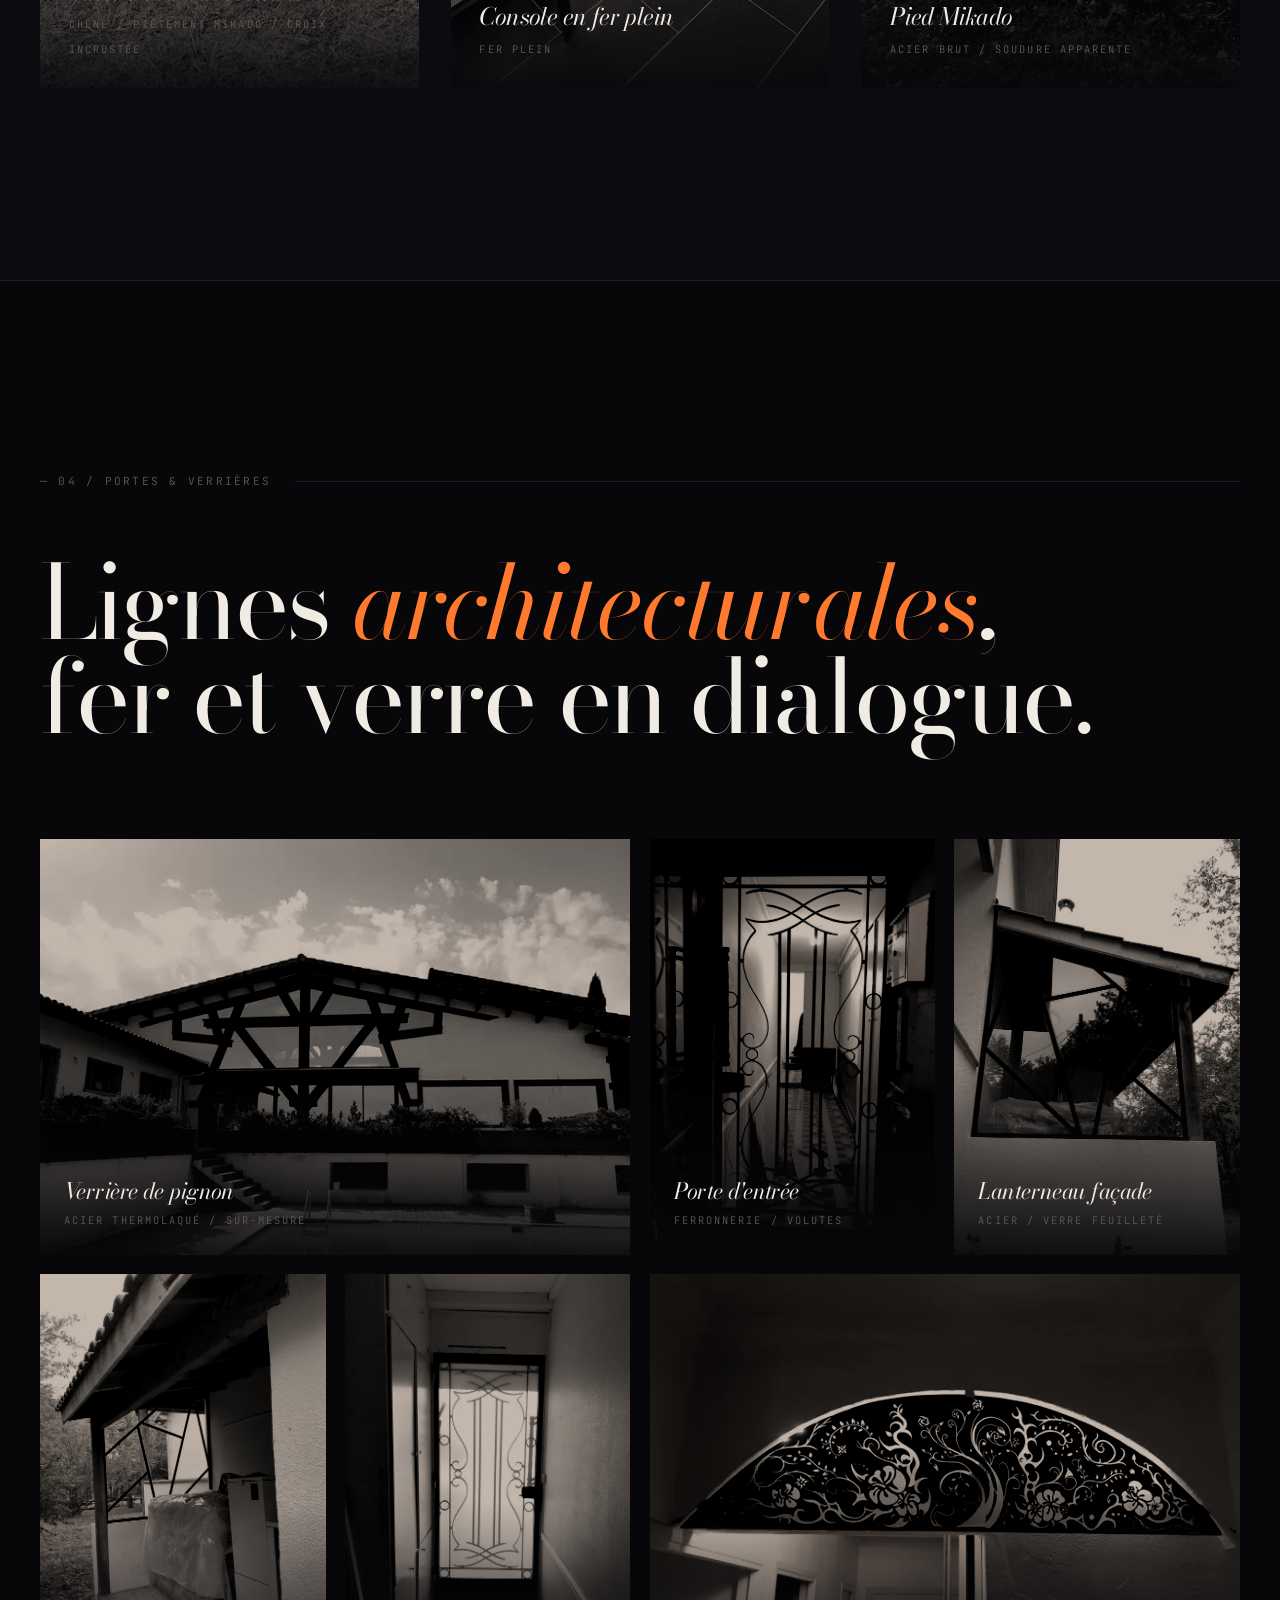
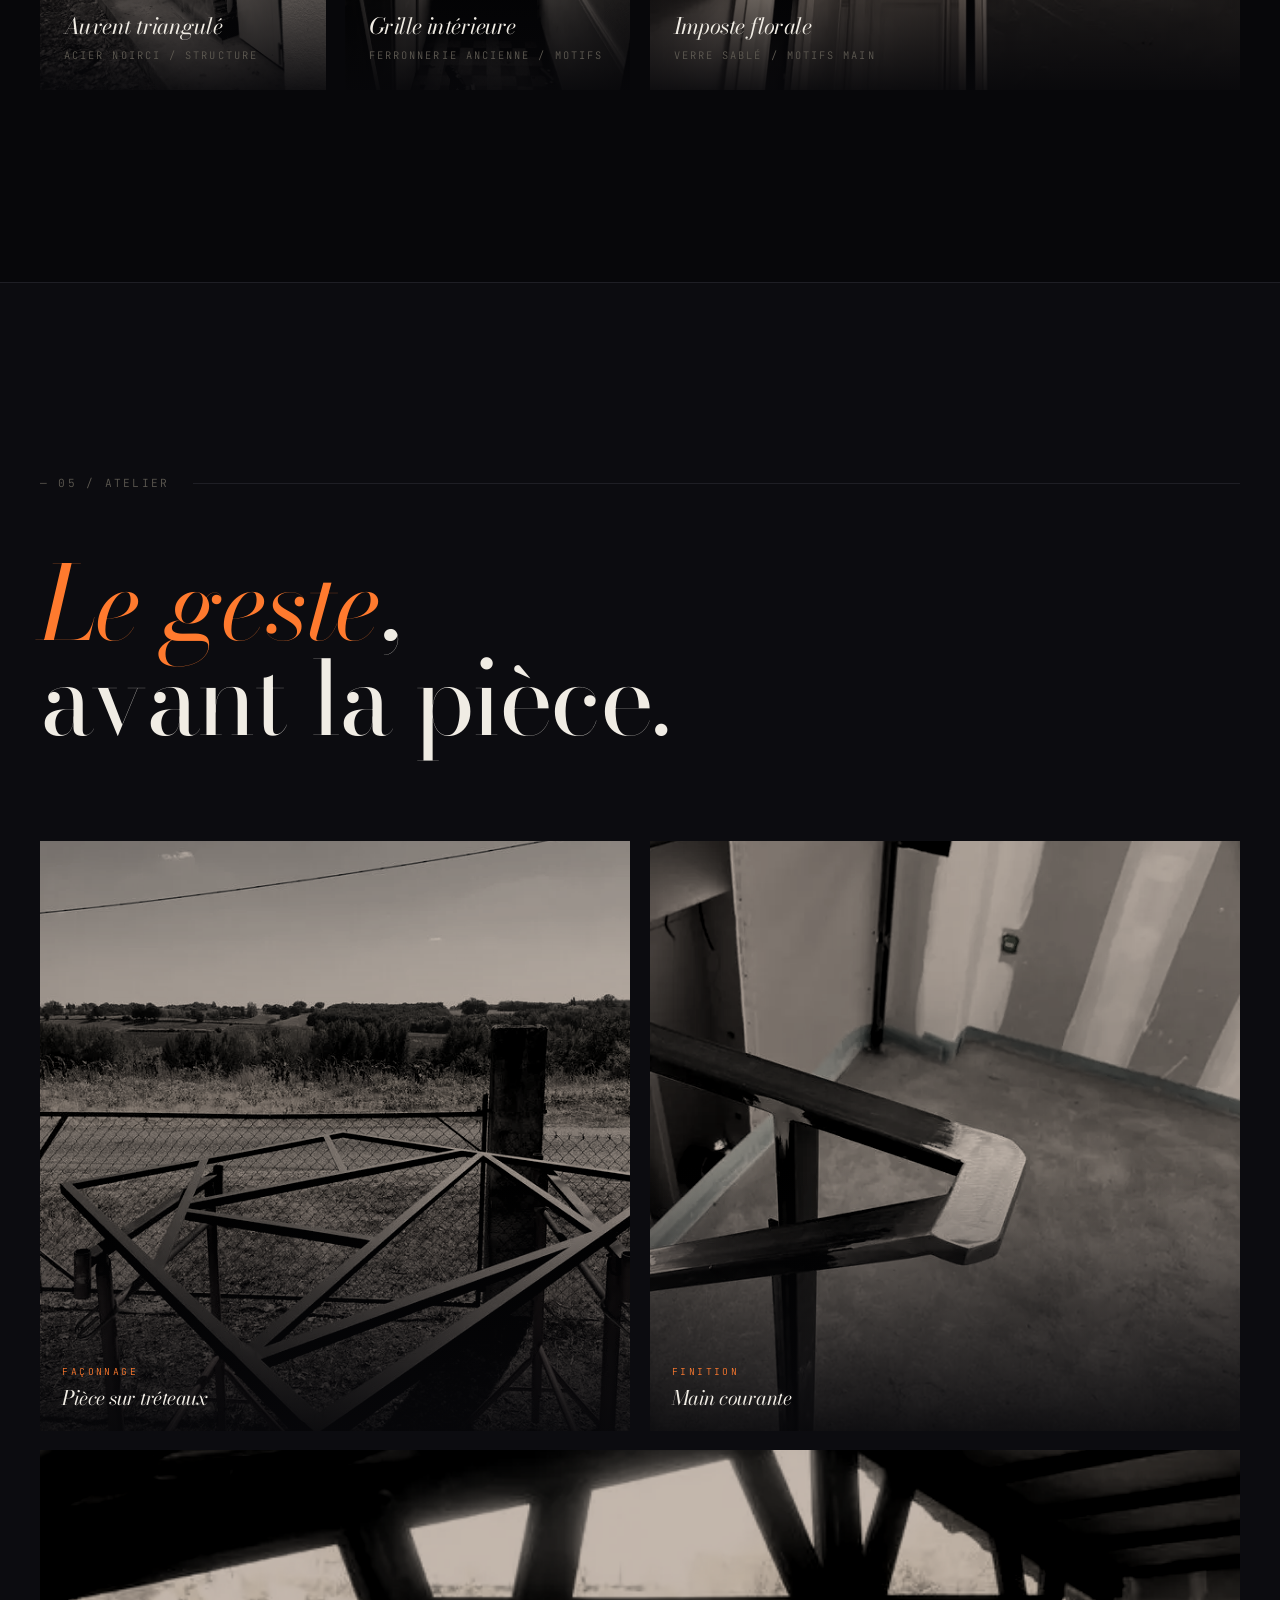
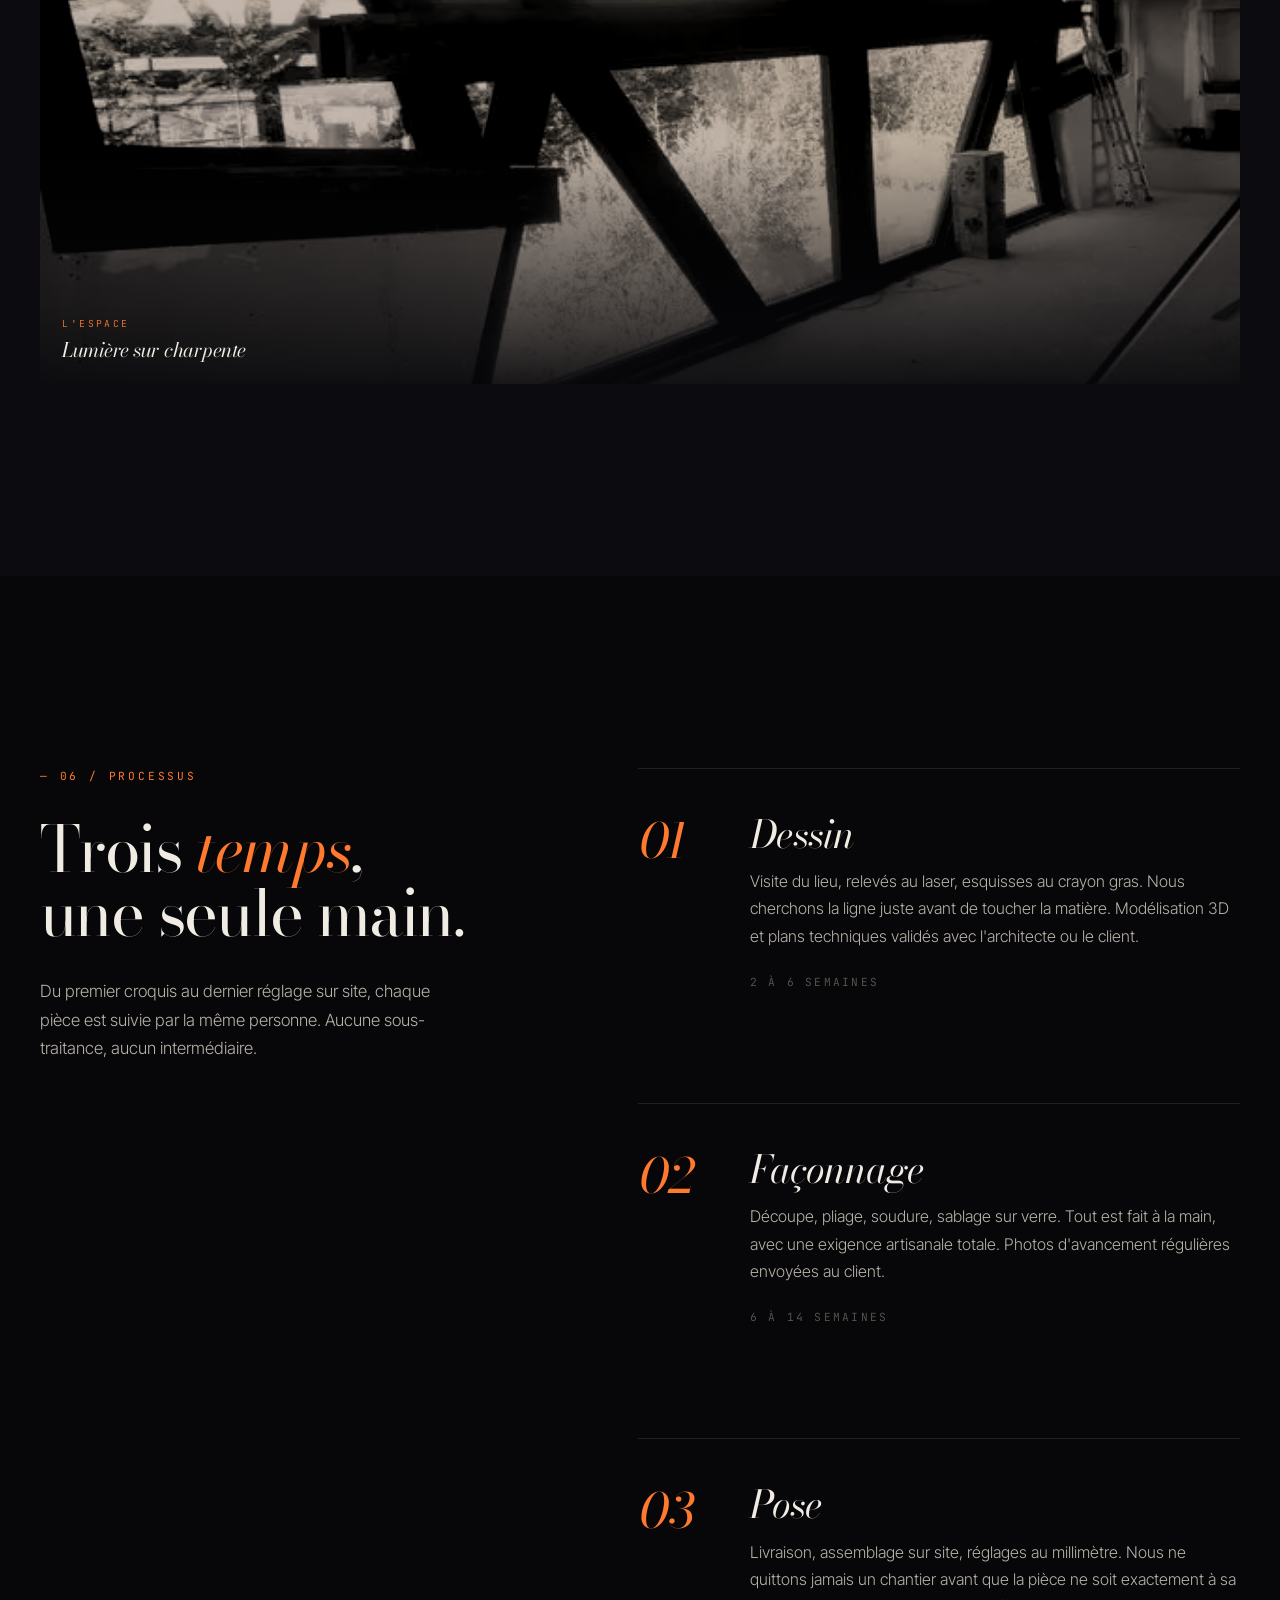
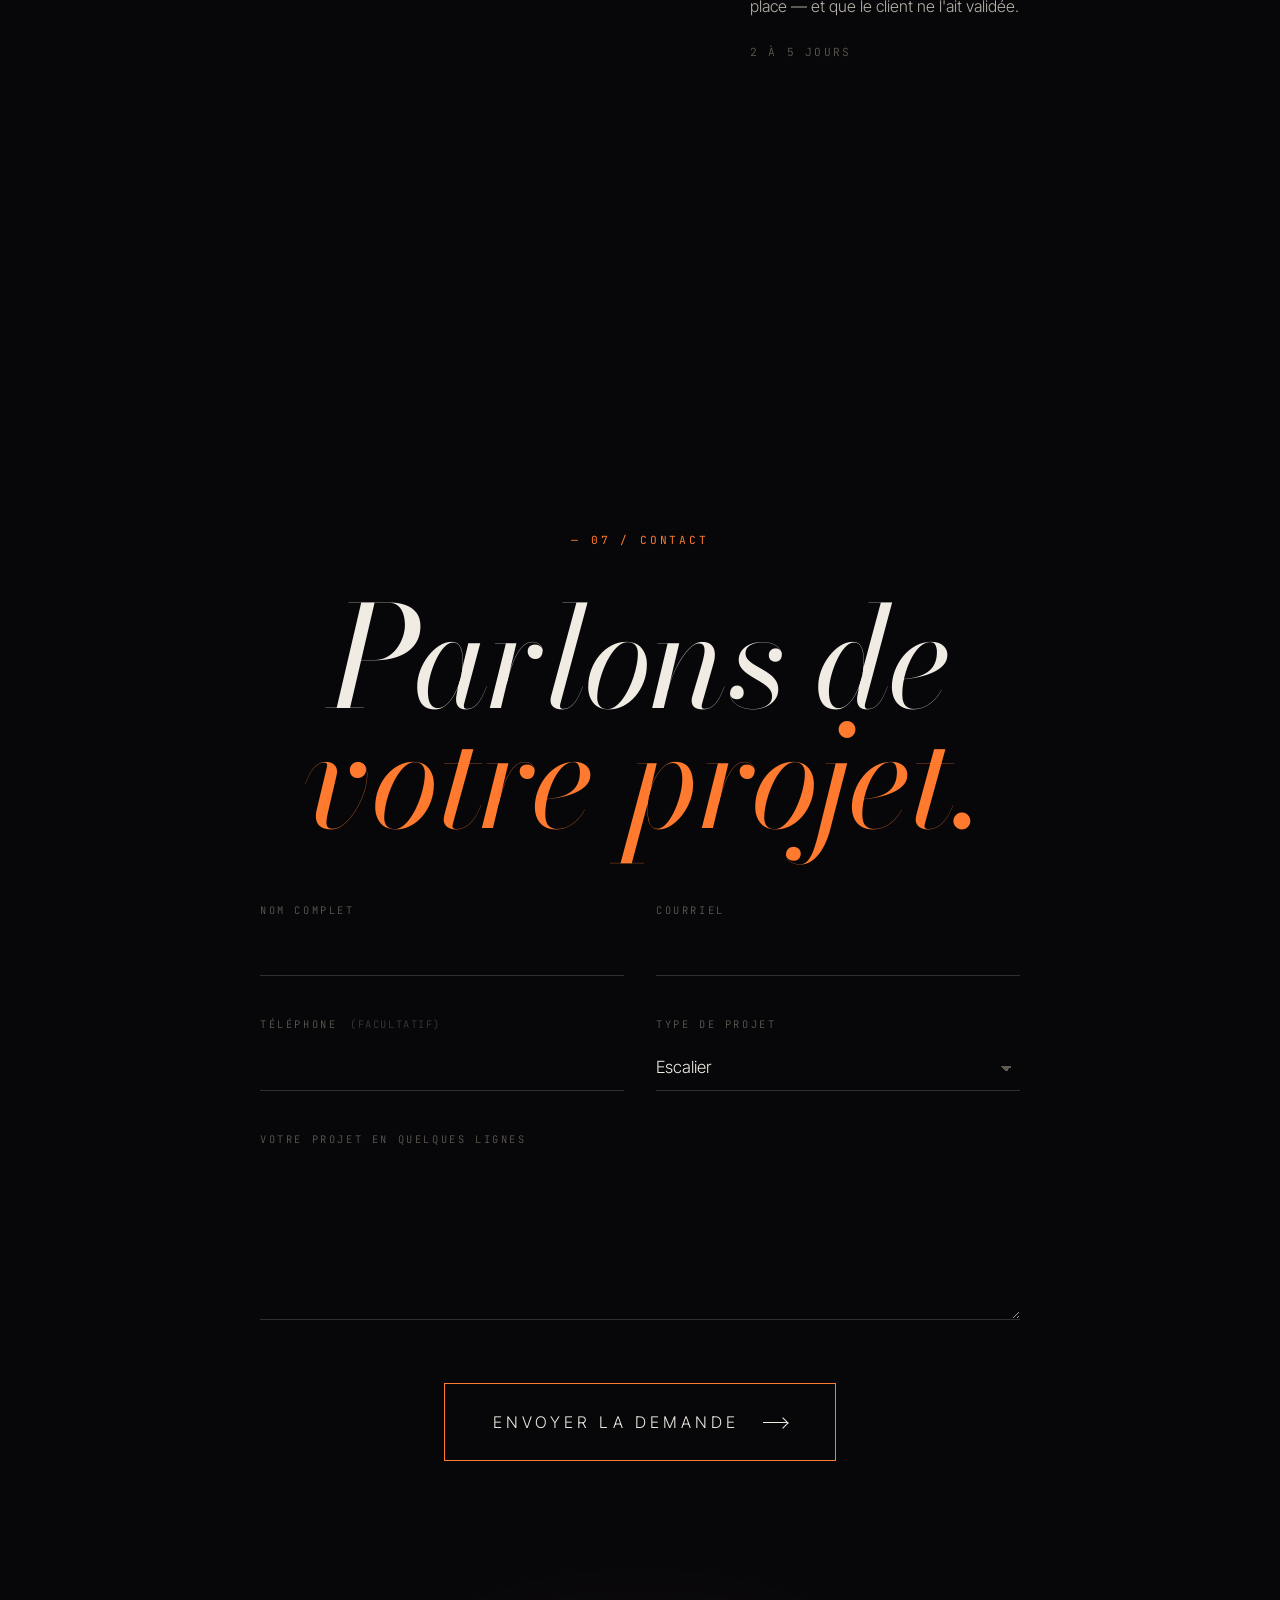
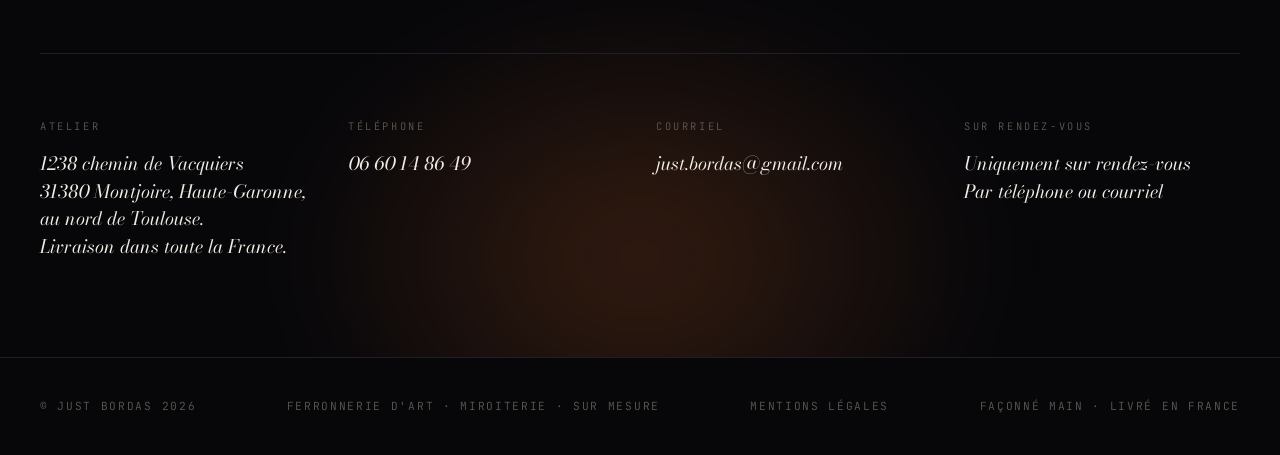
==== commit 0d841b1e: "Hero : restauration de l'effet verre fondu sur le titre (première image ambrée)" ====
--- a/index.html
+++ b/index.html
@@ -122,7 +122,7 @@
 
     <h1 class="hero-title">
       <span class="word"><span style="--i:0">D</span></span><span class="word"><span style="--i:1">u</span></span>&nbsp;<span class="word"><span style="--i:2">f</span></span><span class="word"><span style="--i:3">e</span></span><span class="word"><span style="--i:4">r</span></span><br/>
-      <span class="word"><span style="--i:5">a</span></span><span class="word"><span style="--i:6">u</span></span>&nbsp;<span class="word"><span style="--i:7">v</span></span><span class="word"><span style="--i:8">e</span></span><span class="word"><span style="--i:9">r</span></span><span class="word"><span style="--i:10">r</span></span><span class="word"><span style="--i:11">e</span></span>.
+      <span class="word"><span style="--i:5">a</span></span><span class="word"><span style="--i:6">u</span></span>&nbsp;<span class="word"><span style="--i:7">v</span></span><span class="word"><span style="--i:8">e</span></span><span class="word"><span style="--i:9">r</span></span><span class="word"><span style="--i:10">r</span></span><span class="word"><span style="--i:11">e</span></span><span class="word"><span style="--i:12">.</span></span>
     </h1>
 
     <p class="hero-subtitle">
--- a/styles.css
+++ b/styles.css
@@ -377,13 +377,53 @@
   }
   .hero-title .word > span {
     display: inline-block;
-    opacity: 0;
-    transform: translateY(40%);
-    animation: title-rise 1.4s cubic-bezier(0.16, 1, 0.3, 1) forwards;
+    /* Décalage d'entrée via `top` (position: relative) et NON `transform` :
+       un transform — même un translateY(0) résiduel — rend background-attachment: fixed
+       relatif à la lettre, donc `cover` remplit la boîte de la lettre = fond ultra-zoomé
+       pendant l'animation. Avec `top`, le fond reste figé au viewport tout du long. */
+    position: relative;
+    /* L'italique Bodoni penche : le haut du « f » déborde à droite, la descendante à gauche,
+       et les jambages dépassent en haut/bas. background-clip: text ne peint le fond que dans
+       la boîte de la lettre → on l'élargit sur les 4 côtés (padding), compensé par une margin
+       négative égale pour ne changer ni l'espacement des lettres ni celui des lignes. */
+    padding: 0.85em;
+    margin: -0.85em;
+    animation: title-rise 1.4s cubic-bezier(0.16, 1, 0.3, 1) backwards;
     animation-delay: calc(var(--i) * 0.15s + 1.6s);
   }
   @keyframes title-rise {
-    to { opacity: 1; transform: translateY(0); }
+    from { opacity: 0; top: 0.35em; }
+    to   { opacity: 1; top: 0; }
+  }
+
+  /* « Du fer au verre » : verre fondu révélé à travers les lettres, figé au scroll.
+     Le fond n'est réellement fixe qu'au repos (transform: none — cf. title-rise ci-dessus) ;
+     iOS Safari ignore background-attachment: fixed → dégradation propre (verre par lettre).
+     background-color = secours lisible si l'image ne charge pas (elle aussi clippée au texte). */
+  @supports ((-webkit-background-clip: text) or (background-clip: text)) {
+    .hero-title .word > span {
+      --titre-verre: image-set(
+        url("./photos/titre-verre-1600.webp") type("image/webp"),
+        url("./photos/titre-verre-1600.jpg") type("image/jpeg"));
+      background-color: #e8e2d6;
+      background-image: url("./photos/titre-verre-1600.jpg"); /* secours si image-set non géré */
+      background-image: var(--titre-verre);
+      background-position: center;
+      background-size: cover;
+      background-attachment: fixed;
+      -webkit-background-clip: text;
+      background-clip: text;
+      -webkit-text-fill-color: transparent;
+      color: transparent;
+    }
+    /* Variante allégée sur mobile */
+    @media (max-width: 900px) {
+      .hero-title .word > span {
+        --titre-verre: image-set(
+          url("./photos/titre-verre-1024.webp") type("image/webp"),
+          url("./photos/titre-verre-1024.jpg") type("image/jpeg"));
+      }
+    }
   }
   @keyframes fade-up {
     from { opacity: 0; transform: translateY(20px); }
@@ -1560,8 +1600,16 @@
     outline: 1px solid var(--spark);
     outline-offset: 4px;
   }
-  /* Quand la lightbox est ouverte, on bloque le scroll du document sous-jacent */
-  body.lightbox-open { overflow: hidden; }
+  /* Verrou de scroll mobile-safe (lightbox + menu burger) : le body est figé en position
+     fixe par le JS (lockScroll), la position `top` étant posée en inline. overflow:hidden
+     seul ne bloque pas le scroll tactile sur iOS/Chrome mobile. */
+  body.scroll-locked {
+    position: fixed;
+    left: 0;
+    right: 0;
+    width: 100%;
+    overflow: hidden;
+  }
 
   @media (max-width: 700px) {
     .lightbox { padding: 5rem 1rem 4rem; }
@@ -1636,6 +1684,8 @@
     /* Animations autonomes stoppées (le scroll horizontal, piloté 1:1 par le
        geste de l'utilisateur, reste actif : ce n'est pas un mouvement autonome) */
     .marquee-track { animation: none; }
+    /* Titre visible d'emblée ; l'état de base (transform: none) préserve le fond fixe du verre */
+    .hero-title .word > span { animation: none; }
     /* Menu mobile : ouverture/fermeture instantanée */
     .nav-links, .nav-toggle-bar { transition: none; }
     .loader { display: none; }
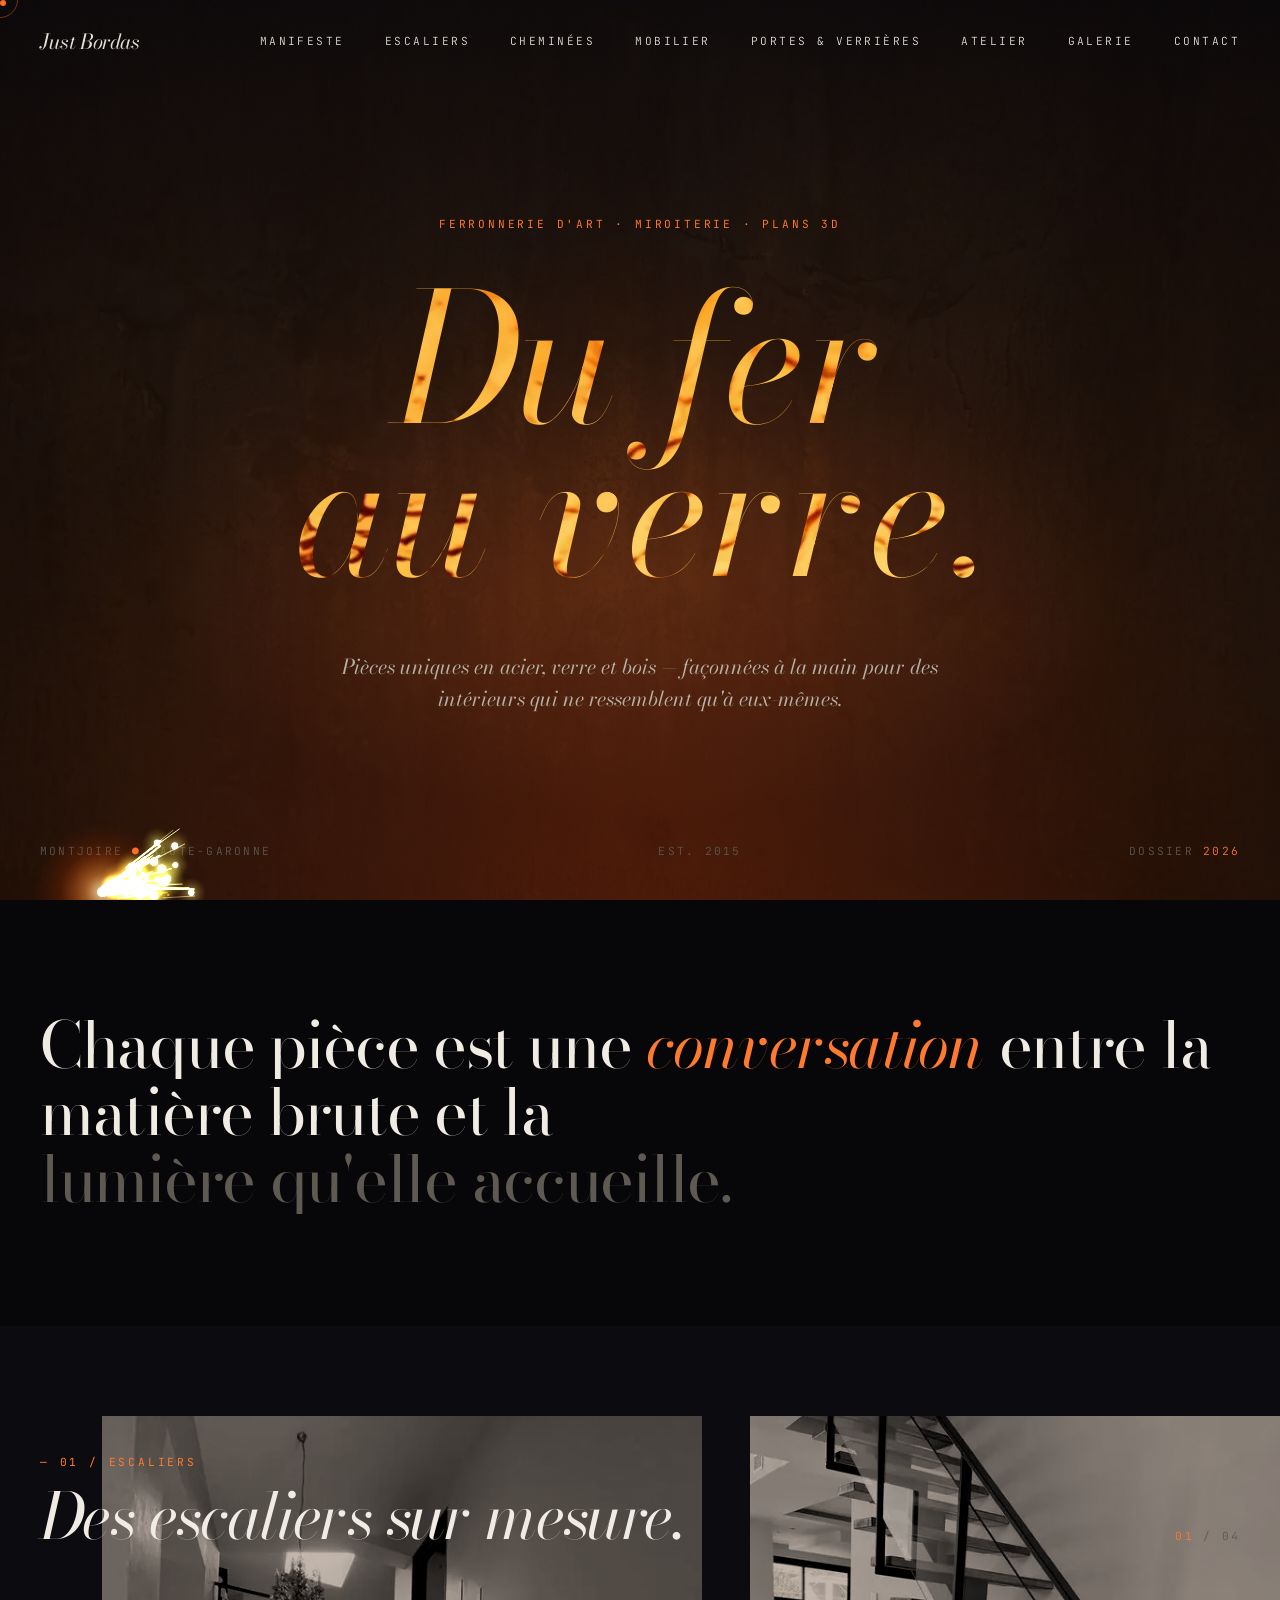
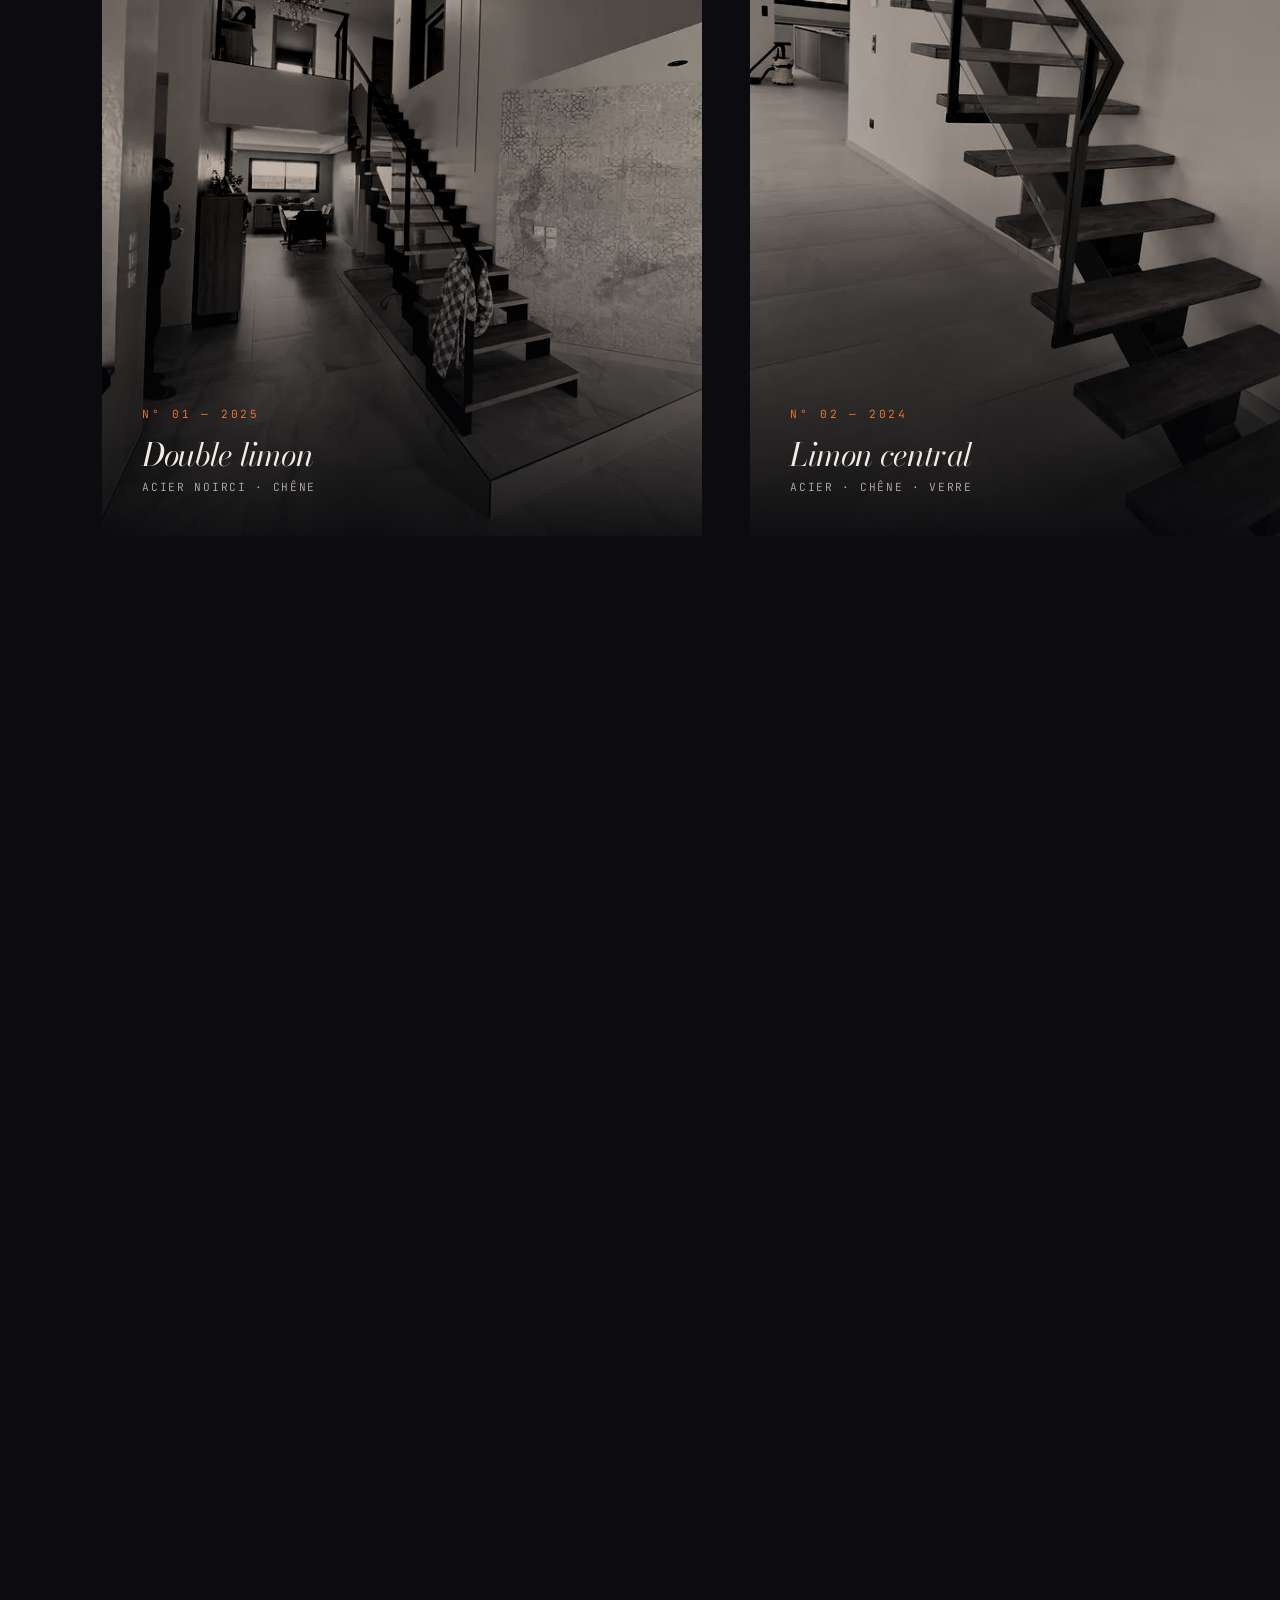
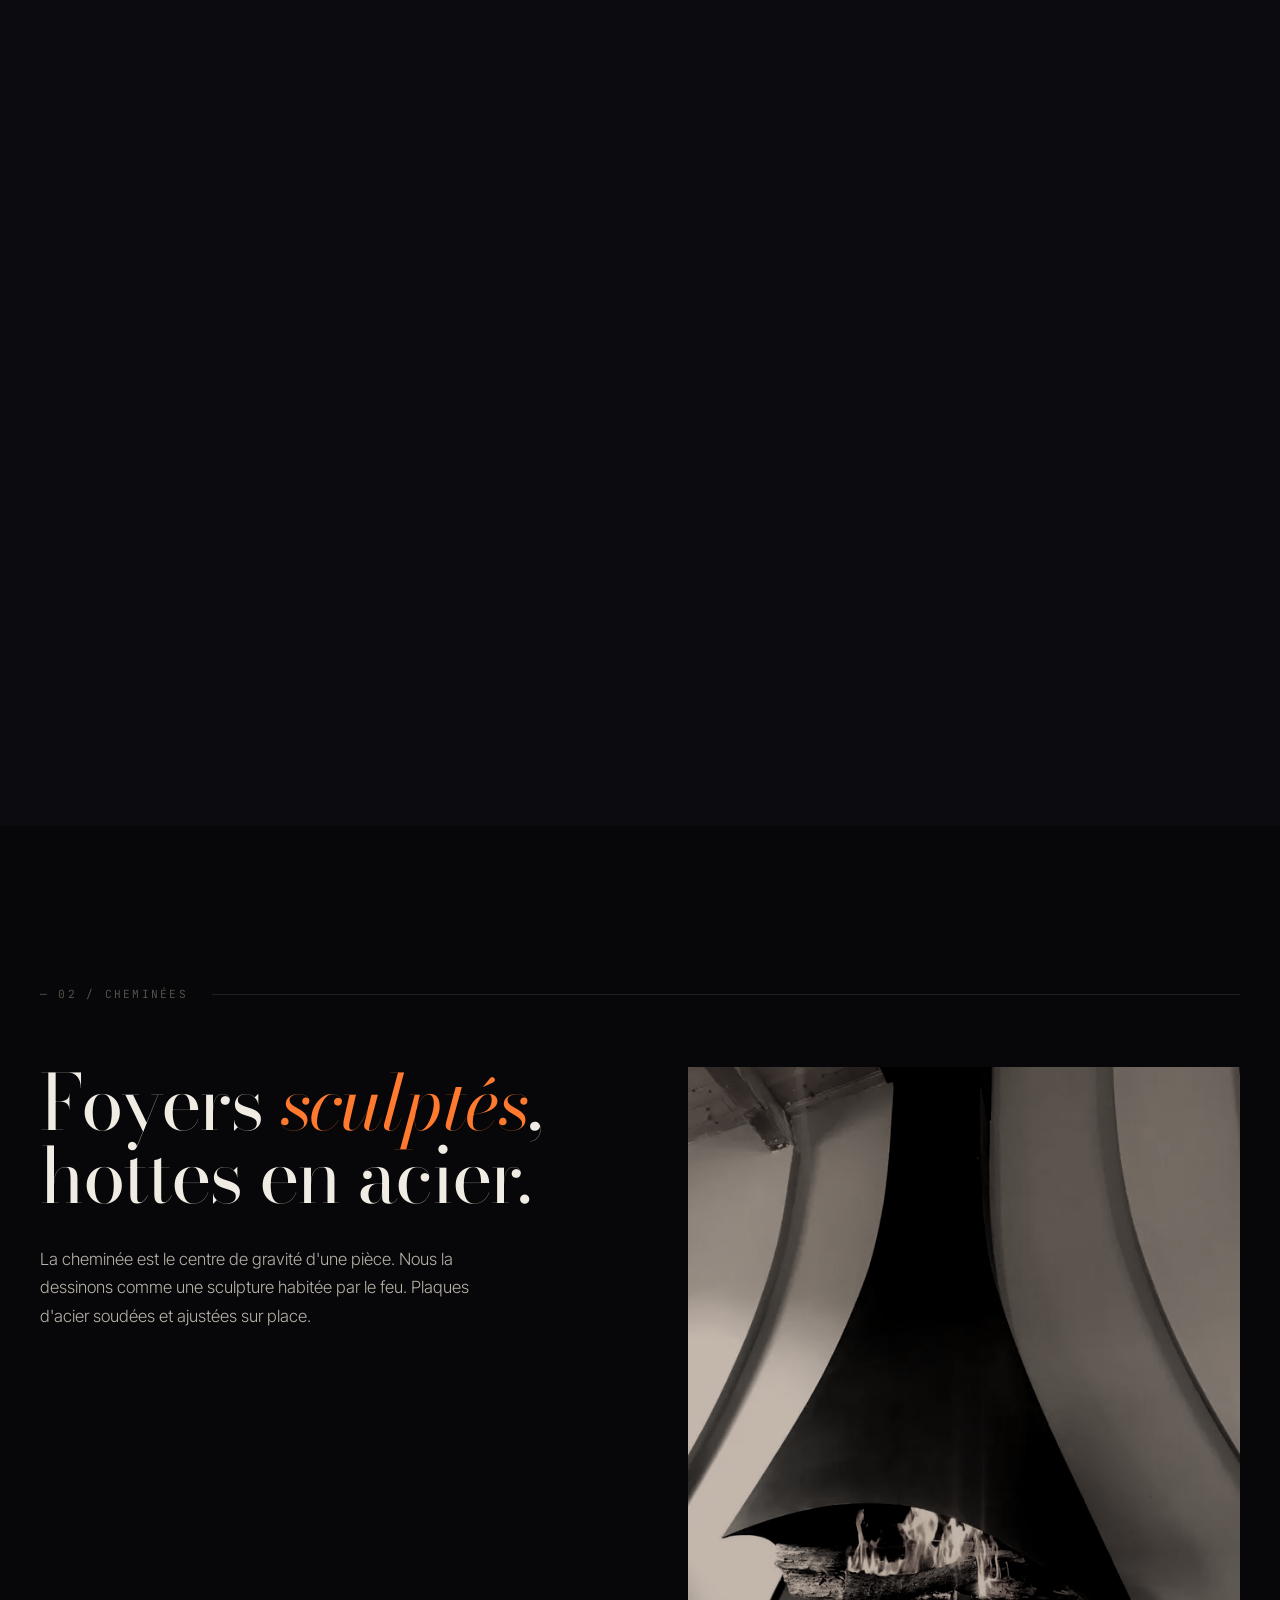
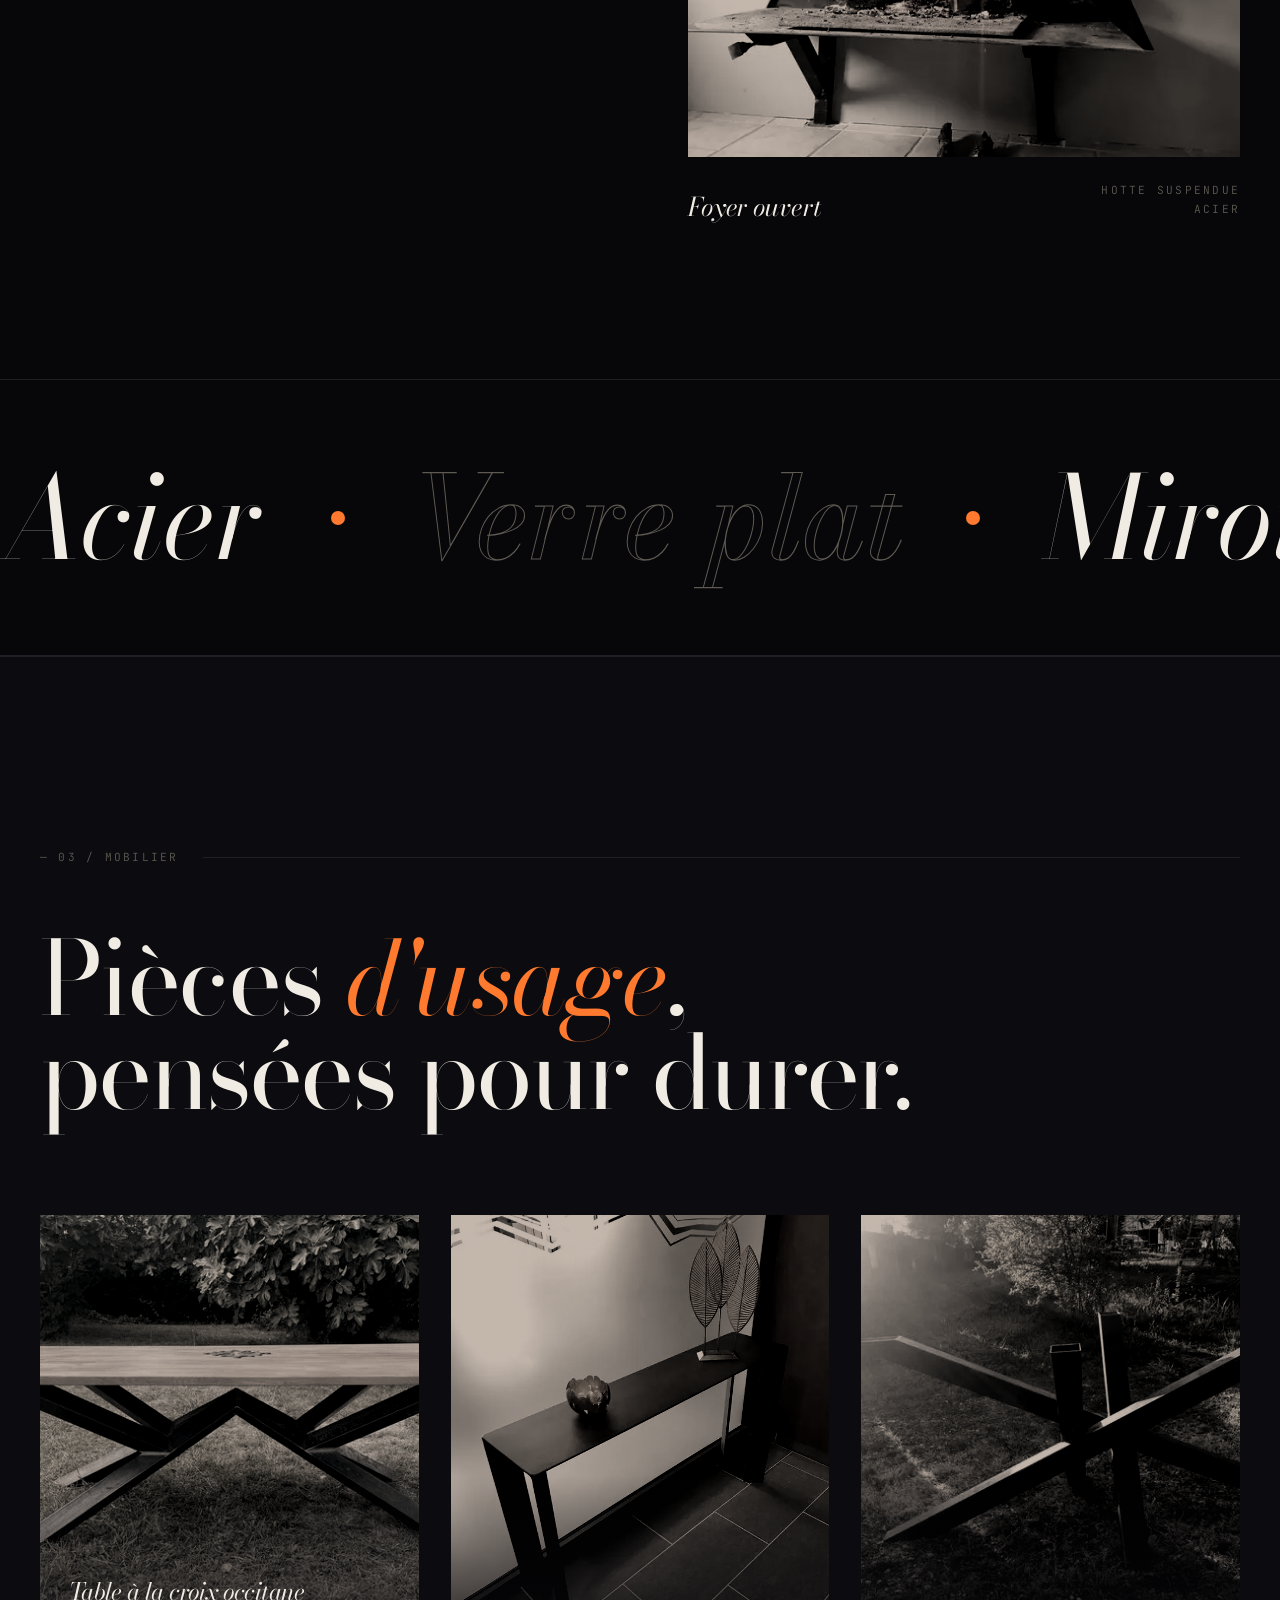
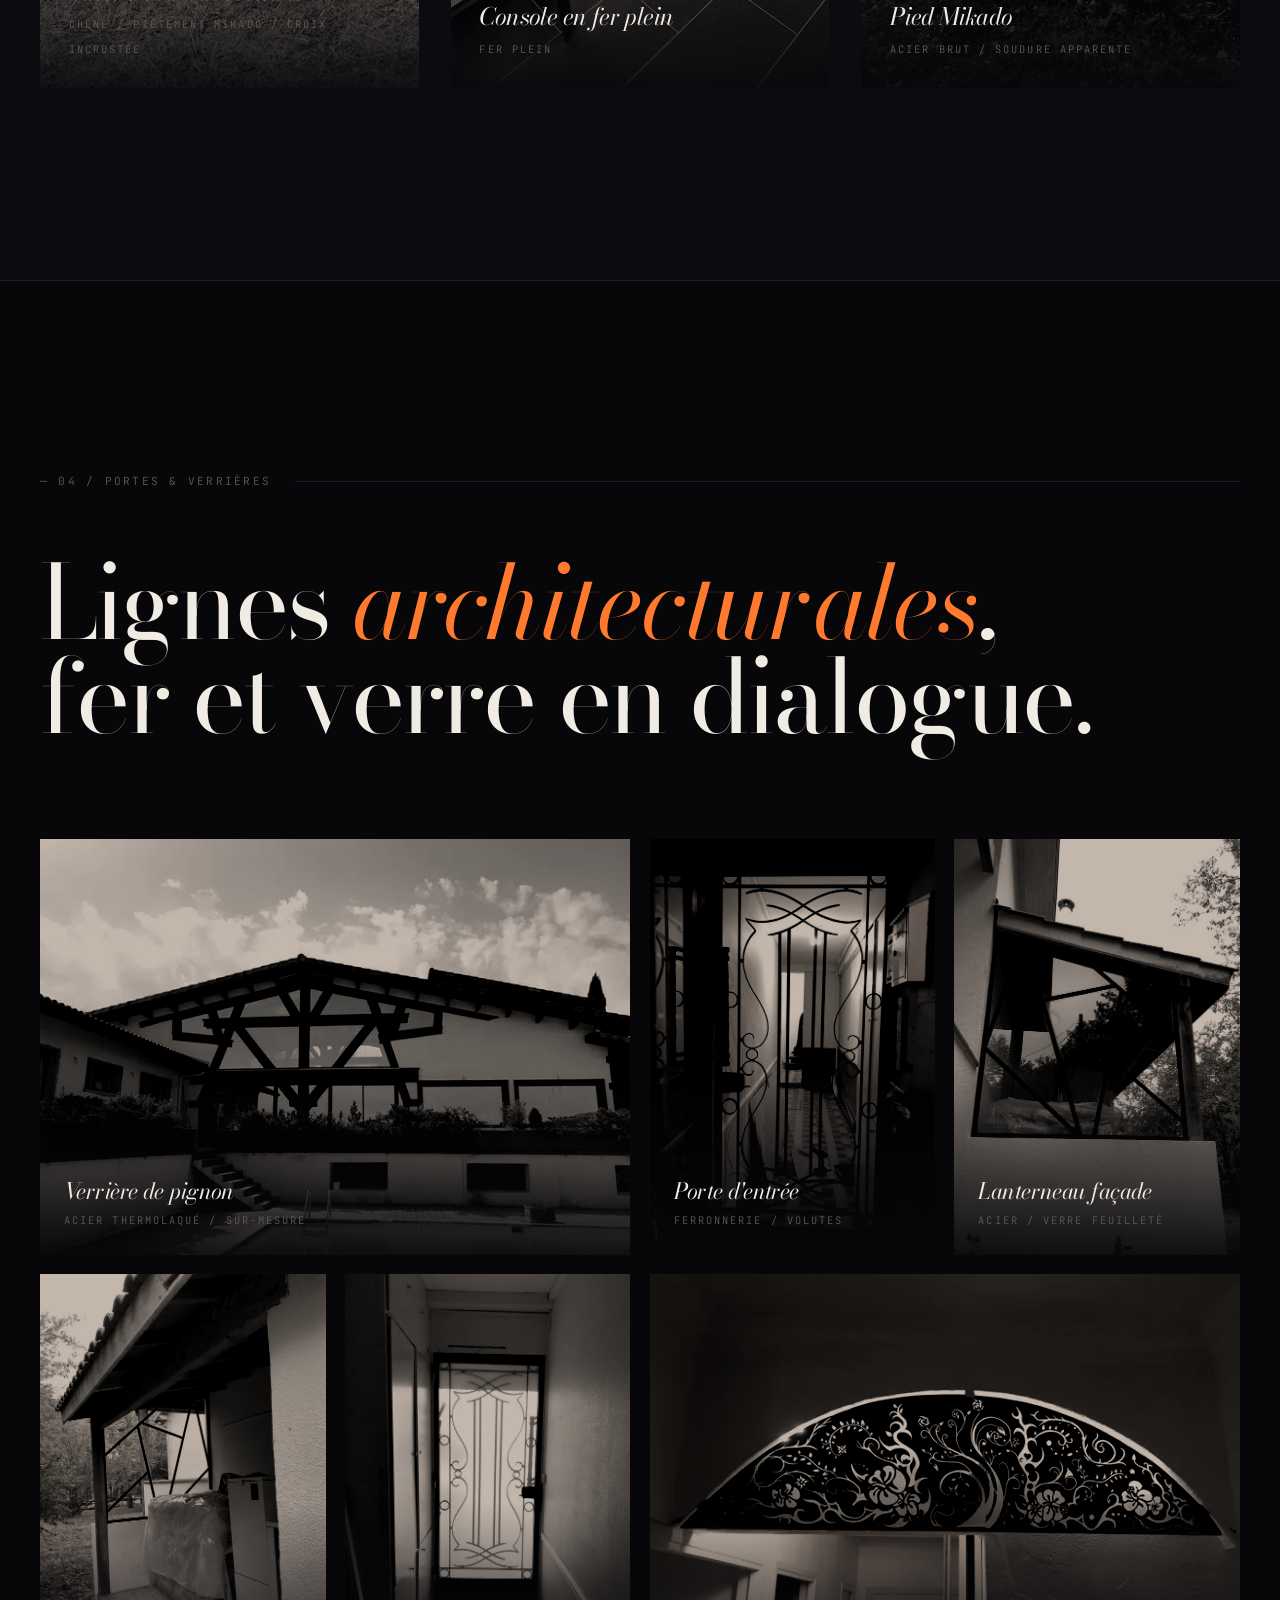
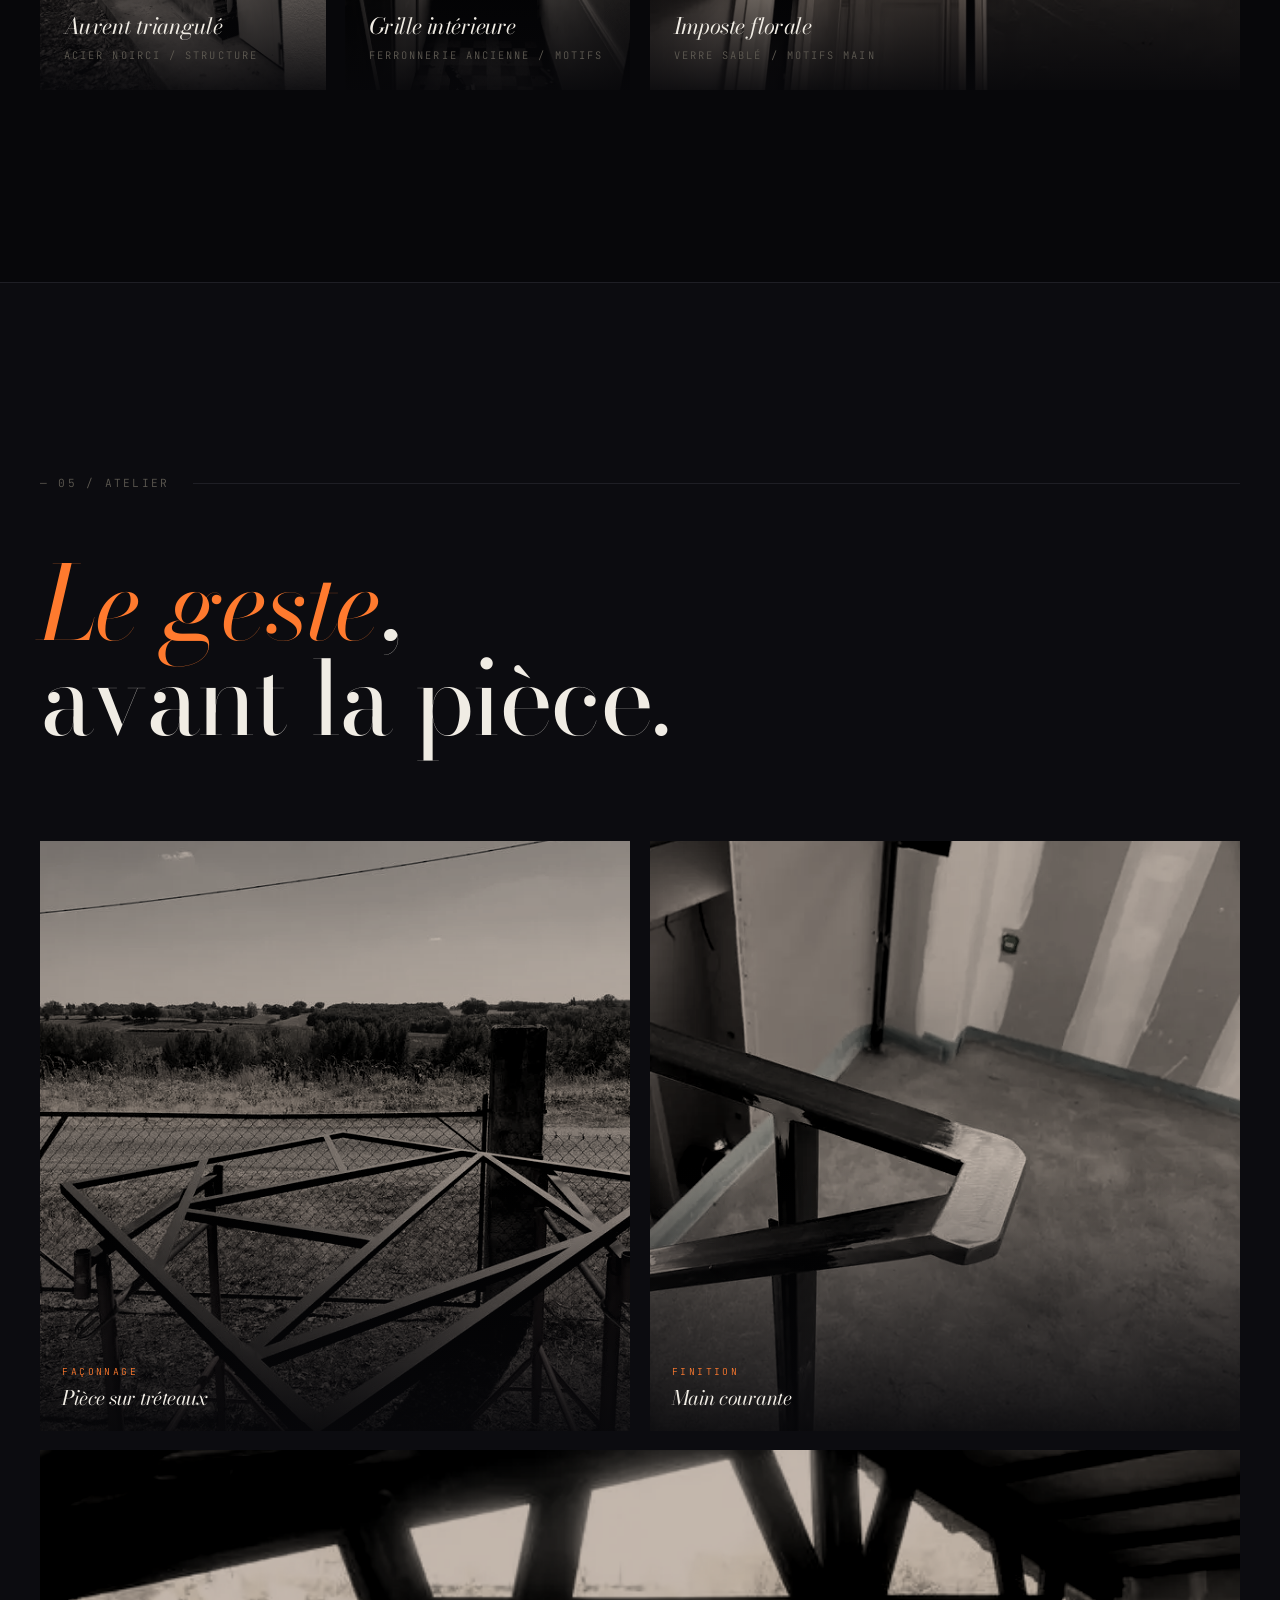
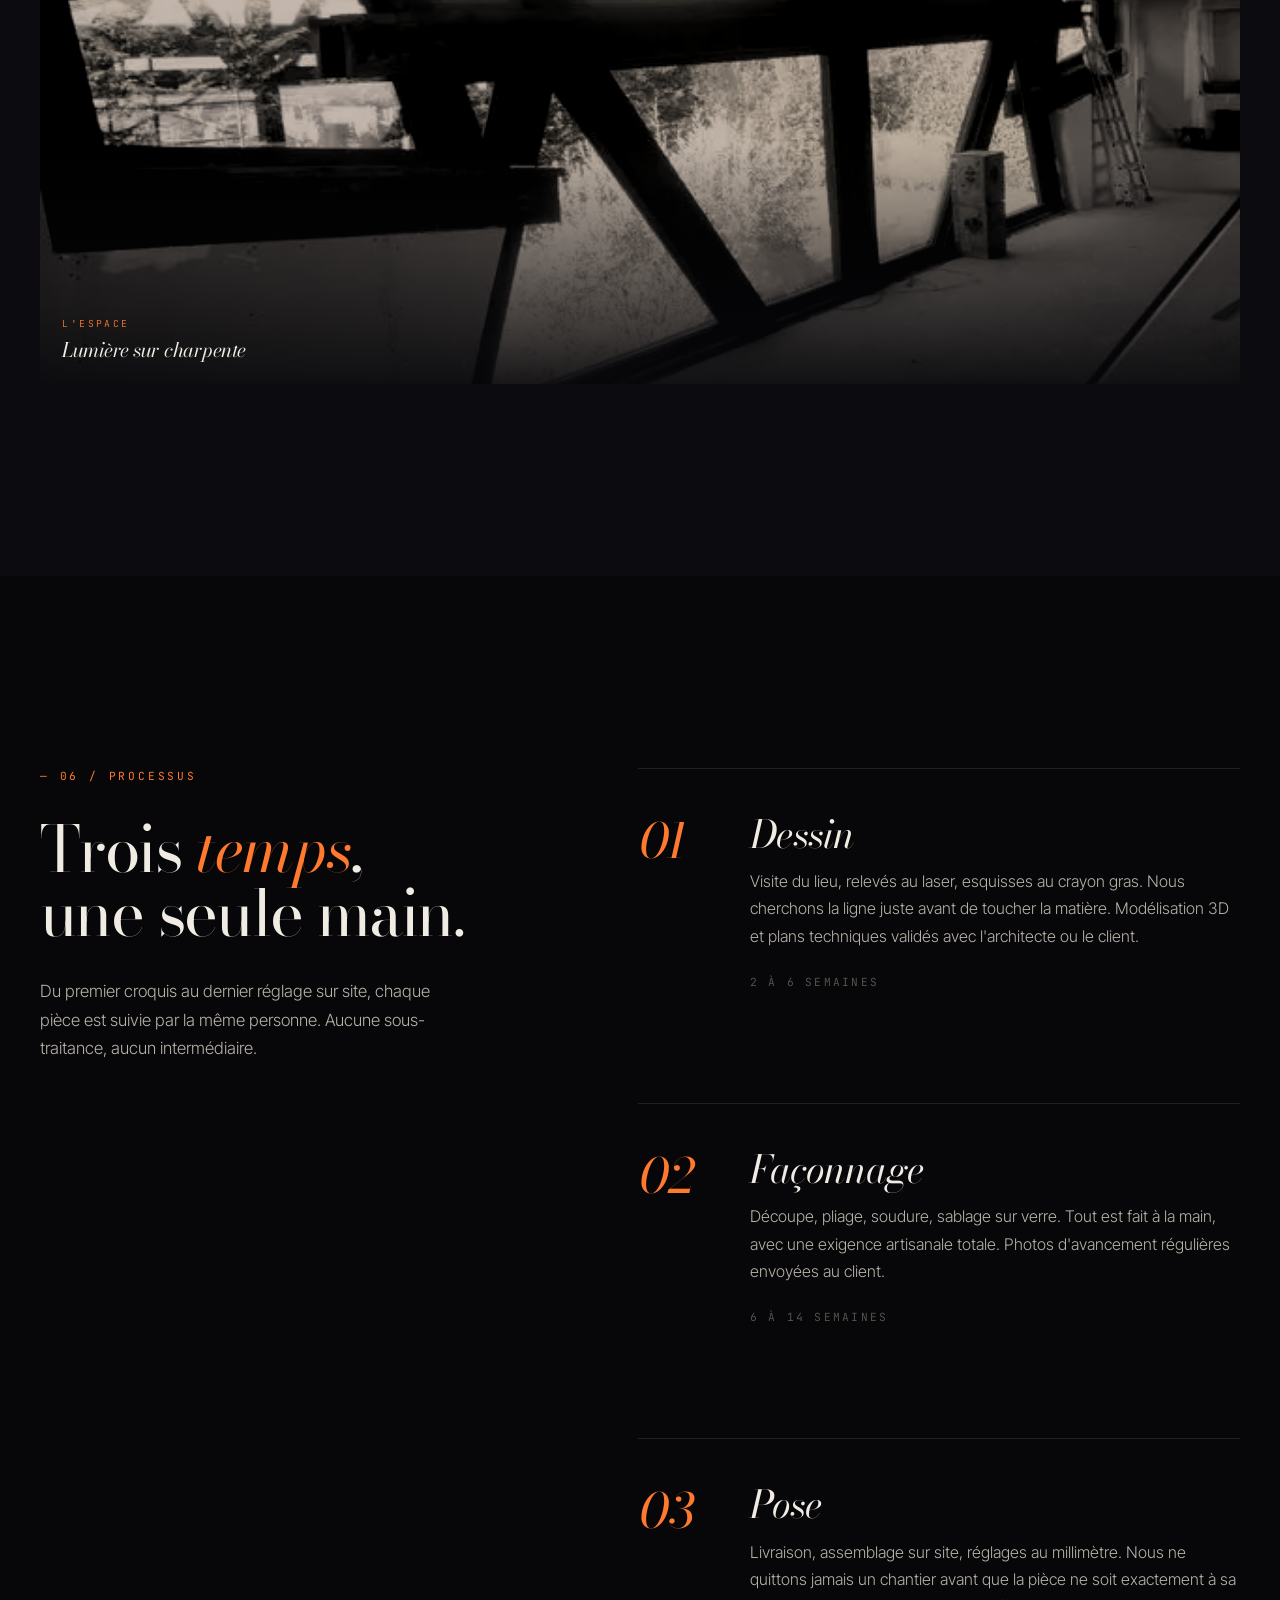
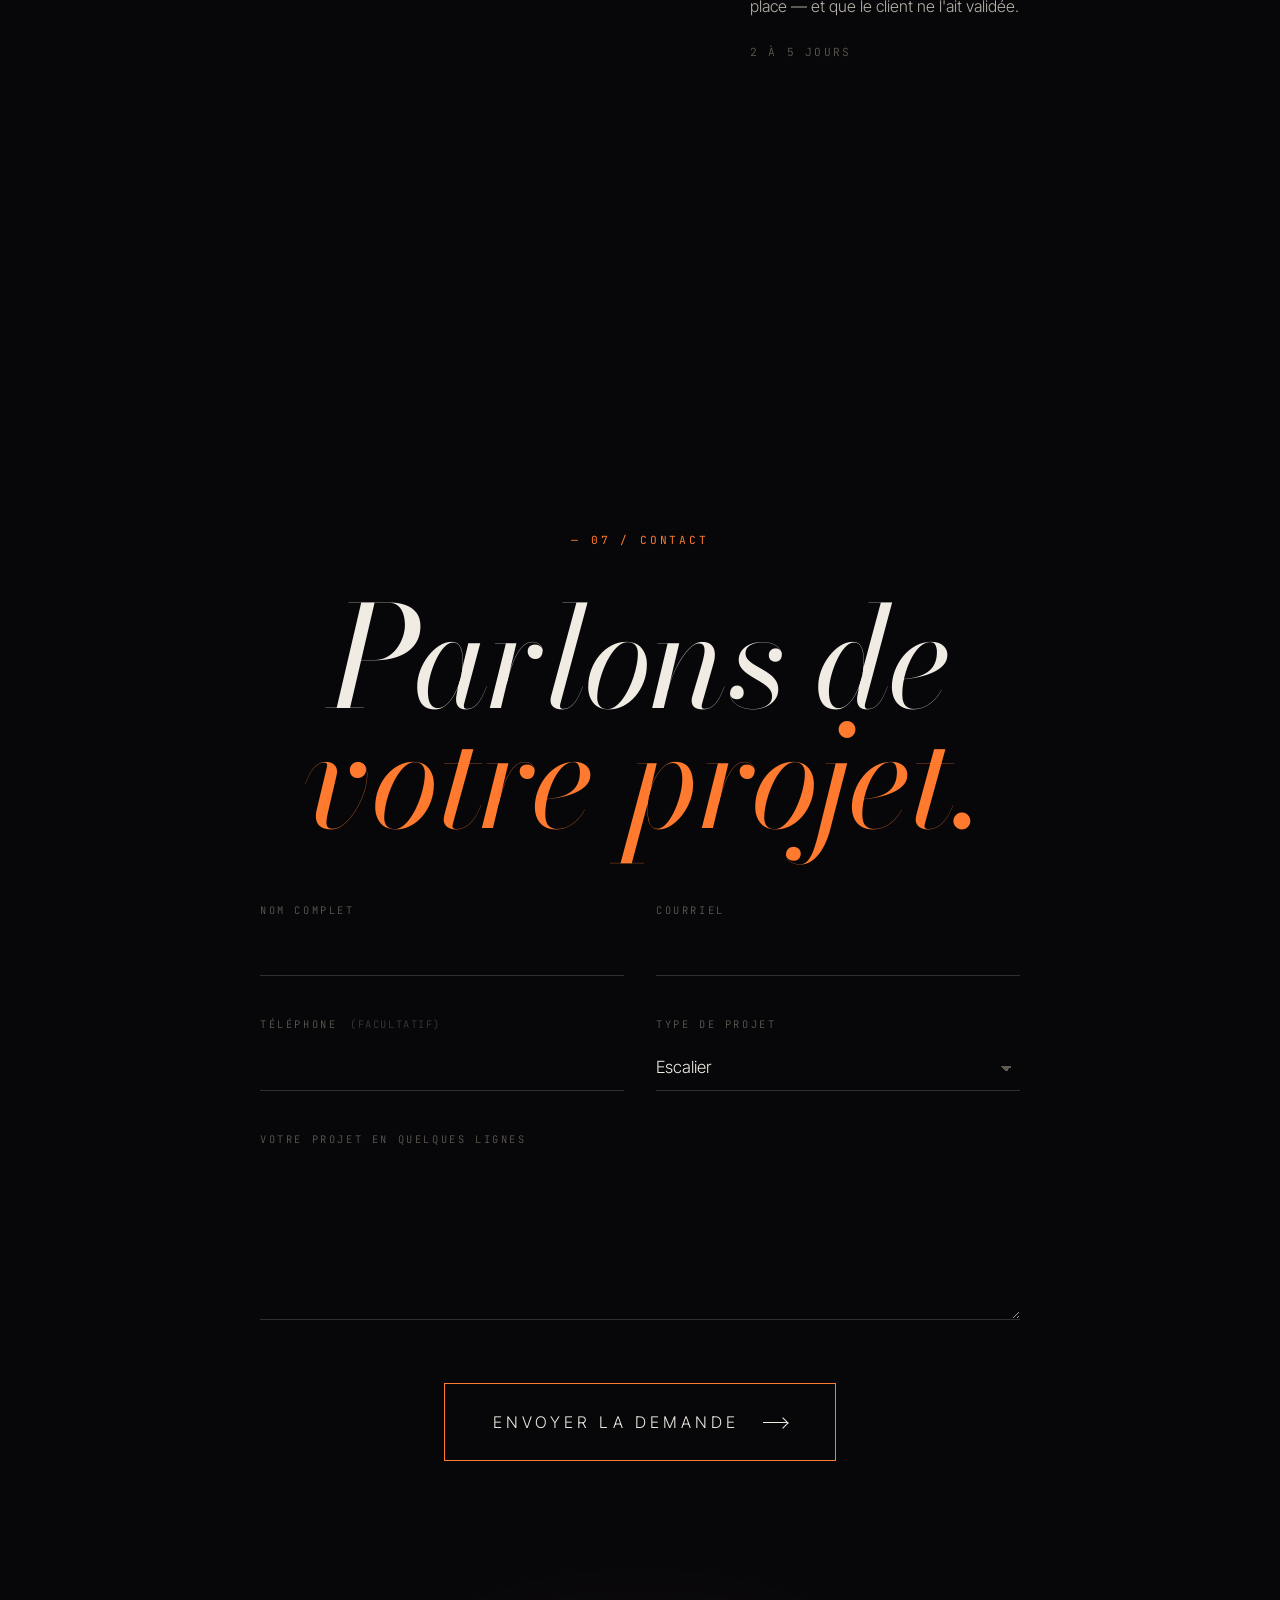
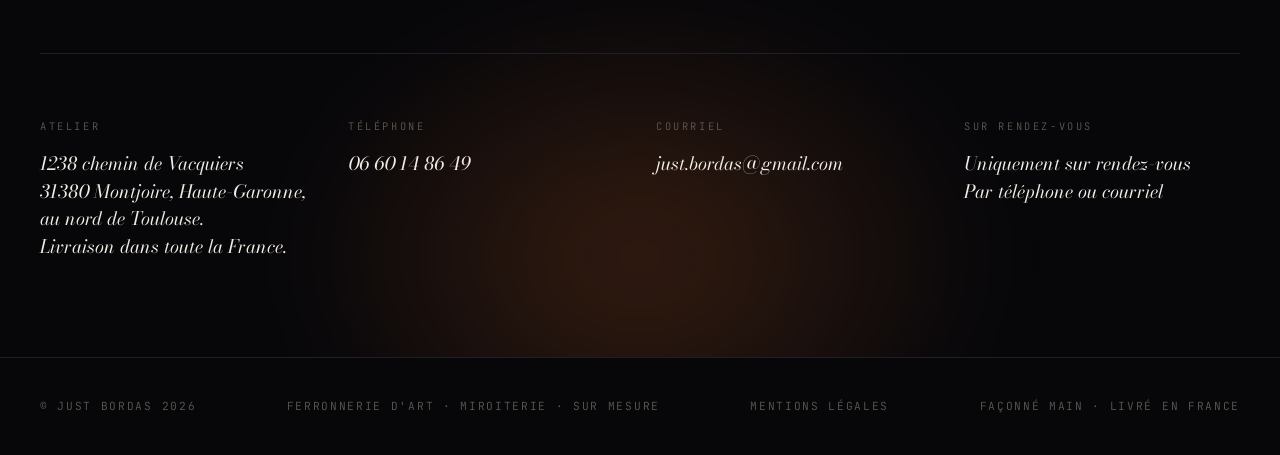
==== commit f984e4e4: "Lightbox : navigation précédent/suivant (boutons ‹ ›, flèches clavier, swipe tactile) en boucle sur " ====
--- a/index.html
+++ b/index.html
@@ -615,7 +615,9 @@
 <!-- LIGHTBOX (image en plein écran, ouvert au clic sur une carte) -->
 <div class="lightbox" id="lightbox" aria-hidden="true" role="dialog" aria-modal="true" aria-label="Vue agrandie">
   <button class="lightbox-close" type="button" aria-label="Fermer">Fermer</button>
+  <button class="lightbox-nav lightbox-prev" type="button" aria-label="Image précédente">&lsaquo;</button>
   <img class="lightbox-img" id="lightboxImg" alt="" />
+  <button class="lightbox-nav lightbox-next" type="button" aria-label="Image suivante">&rsaquo;</button>
   <div class="lightbox-caption" id="lightboxCaption"></div>
 </div>
 
--- a/styles.css
+++ b/styles.css
@@ -396,10 +396,10 @@
     to   { opacity: 1; top: 0; }
   }
 
-  /* « Du fer au verre » : verre fondu révélé à travers les lettres, figé au scroll.
-     Le fond n'est réellement fixe qu'au repos (transform: none — cf. title-rise ci-dessus) ;
-     iOS Safari ignore background-attachment: fixed → dégradation propre (verre par lettre).
-     background-color = secours lisible si l'image ne charge pas (elle aussi clippée au texte). */
+  /* « Du fer au verre » : verre fondu révélé à travers les lettres.
+     Fond figé au scroll (background-attachment: fixed) activé seulement hors Firefox — voir la
+     règle html.bg-fixed-ok plus bas. iOS Safari & Firefox retombent proprement sur `scroll`
+     (verre par lettre, statique). background-color = secours lisible si l'image ne charge pas. */
   @supports ((-webkit-background-clip: text) or (background-clip: text)) {
     .hero-title .word > span {
       --titre-verre: image-set(
@@ -410,12 +410,16 @@
       background-image: var(--titre-verre);
       background-position: center;
       background-size: cover;
-      background-attachment: fixed;
       -webkit-background-clip: text;
       background-clip: text;
       -webkit-text-fill-color: transparent;
       color: transparent;
     }
+    /* Fond figé au scroll UNIQUEMENT hors Firefox (classe .bg-fixed-ok posée par le JS) :
+       background-attachment: fixed + background-clip: text a un rendu buggé sous Firefox.
+       Sans la classe (Firefox, ou avant JS), le fond reste en `scroll` (verre par lettre, statique). */
+    html.bg-fixed-ok .hero-title .word > span { background-attachment: fixed; }
+
     /* Variante allégée sur mobile */
     @media (max-width: 900px) {
       .hero-title .word > span {
@@ -1580,6 +1584,37 @@
     background: var(--spark);
     color: var(--bg);
   }
+  /* Navigation précédent / suivant */
+  .lightbox-nav {
+    position: absolute;
+    top: 50%;
+    transform: translateY(-50%);
+    display: flex;
+    align-items: center;
+    justify-content: center;
+    width: 54px;
+    height: 54px;
+    padding: 0 0 0.35rem;
+    background: transparent;
+    border: 1px solid var(--line-bright);
+    border-radius: 50%;
+    color: var(--ink);
+    font-family: var(--display);
+    font-size: 2rem;
+    line-height: 1;
+    cursor: pointer;
+    transition: border-color 0.3s ease, background 0.3s ease, color 0.3s ease;
+    z-index: 2;
+  }
+  .lightbox-nav:hover,
+  .lightbox-nav:focus-visible {
+    border-color: var(--spark);
+    background: var(--spark);
+    color: var(--bg);
+    outline: none;
+  }
+  .lightbox-prev { left: 2rem; }
+  .lightbox-next { right: 2rem; }
   .lightbox-caption {
     position: absolute;
     bottom: 2rem;
@@ -1615,6 +1650,9 @@
     .lightbox { padding: 5rem 1rem 4rem; }
     .lightbox-close { top: 1rem; right: 1rem; }
     .lightbox-caption { bottom: 1rem; left: 1rem; right: 1rem; font-size: 0.6rem; }
+    .lightbox-nav { width: 44px; height: 44px; font-size: 1.6rem; }
+    .lightbox-prev { left: 0.6rem; }
+    .lightbox-next { right: 0.6rem; }
   }
 
 
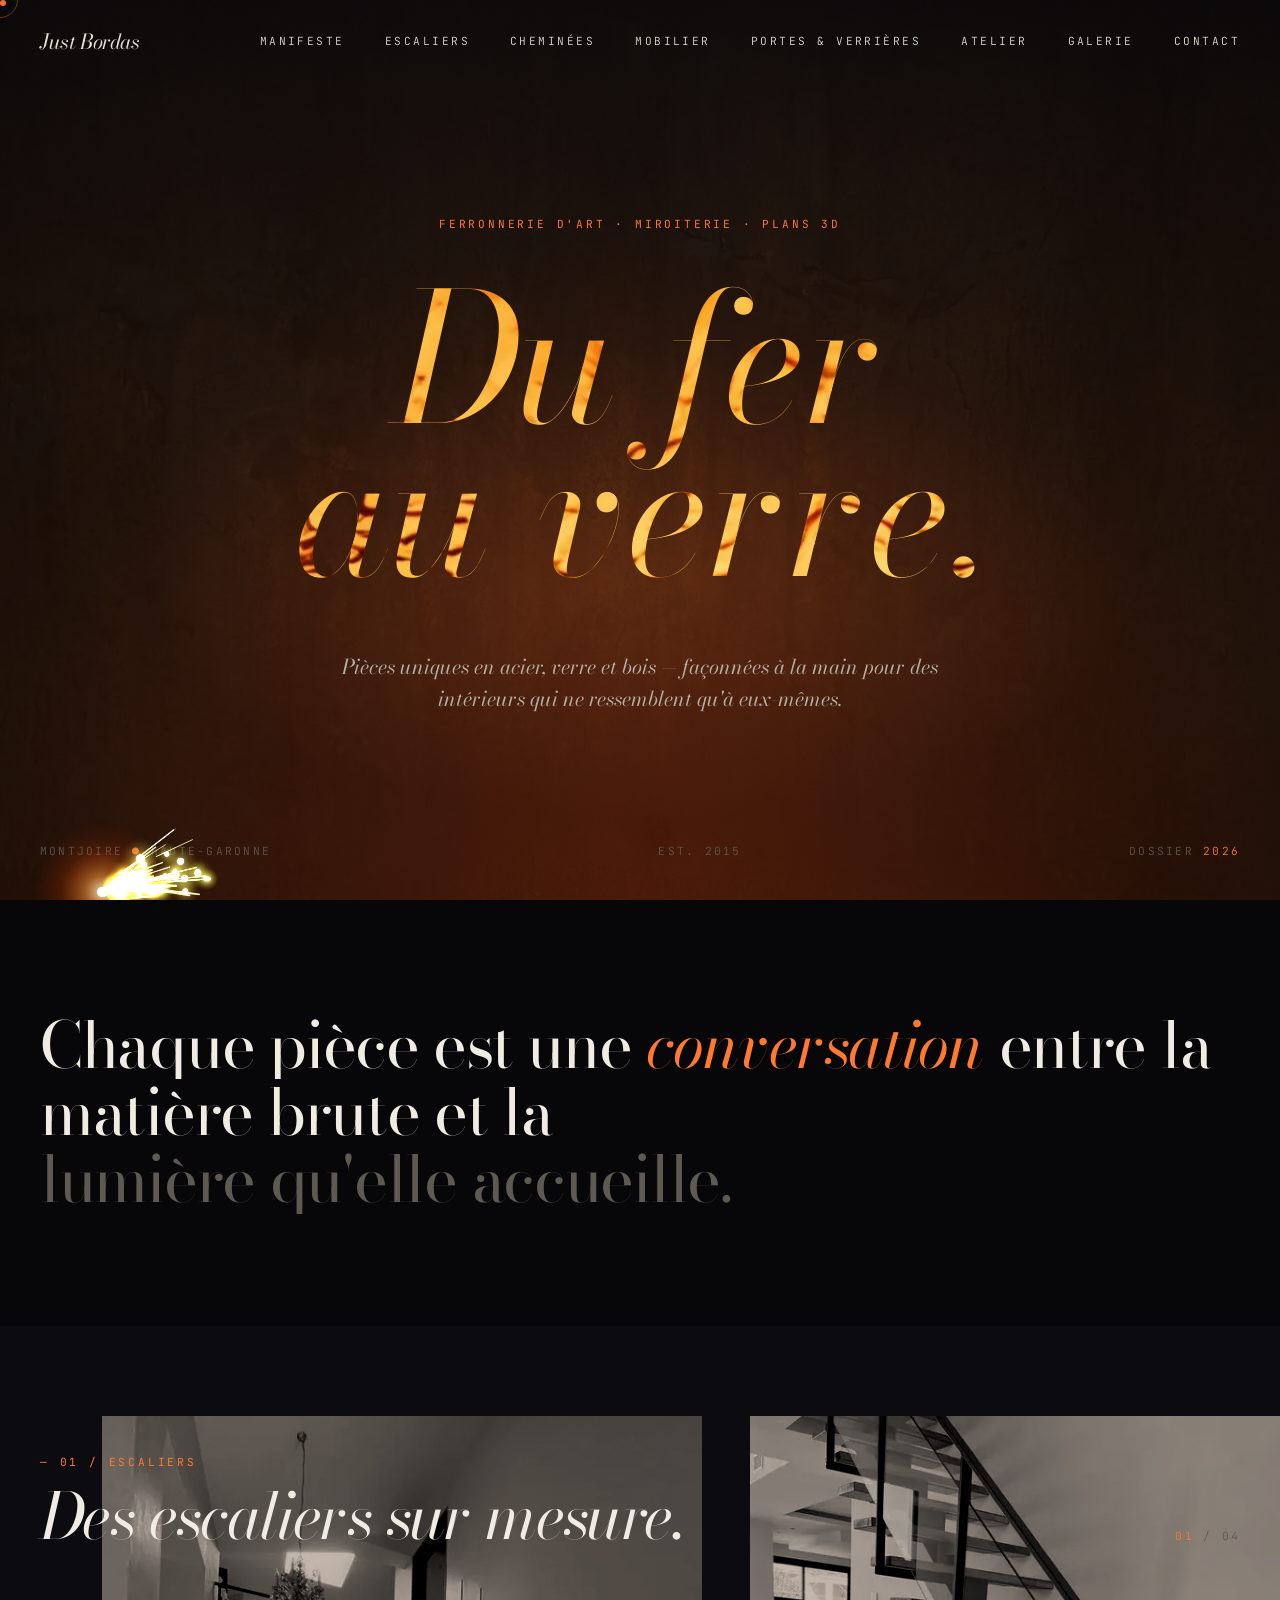
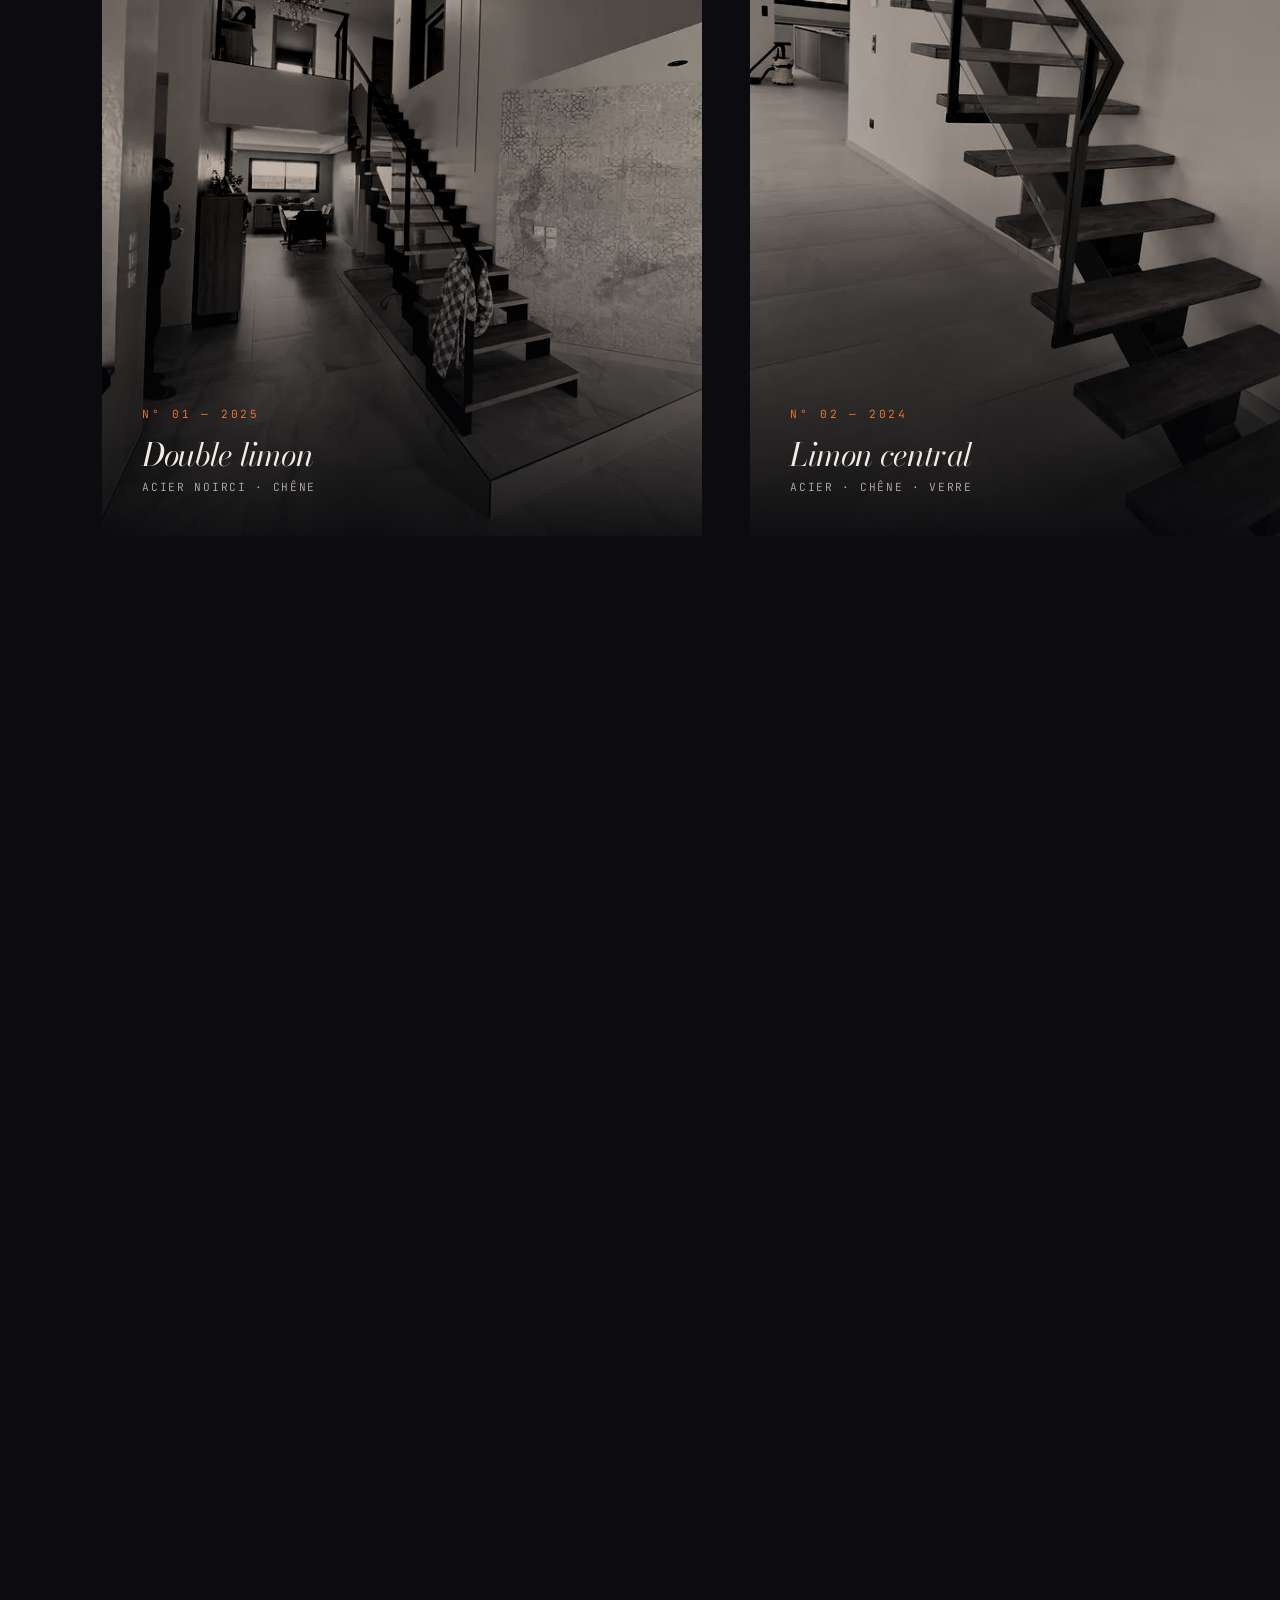
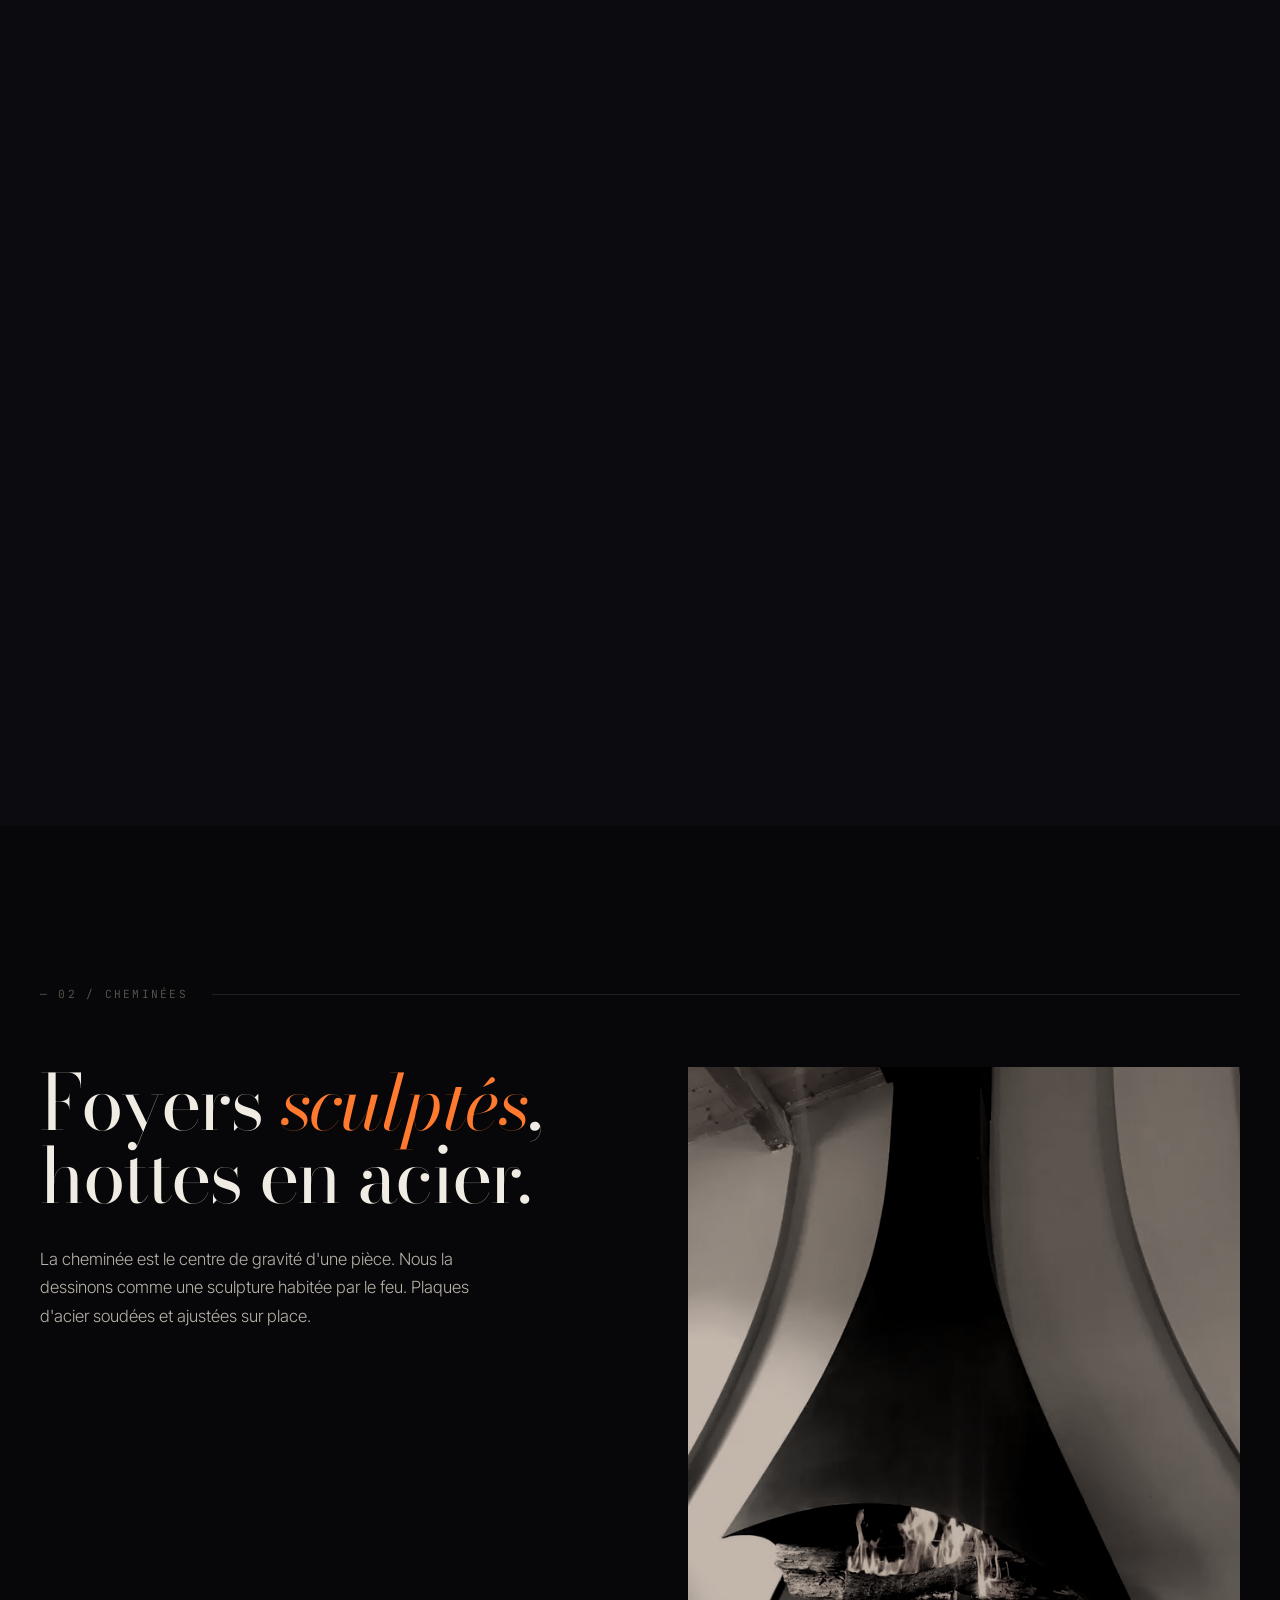
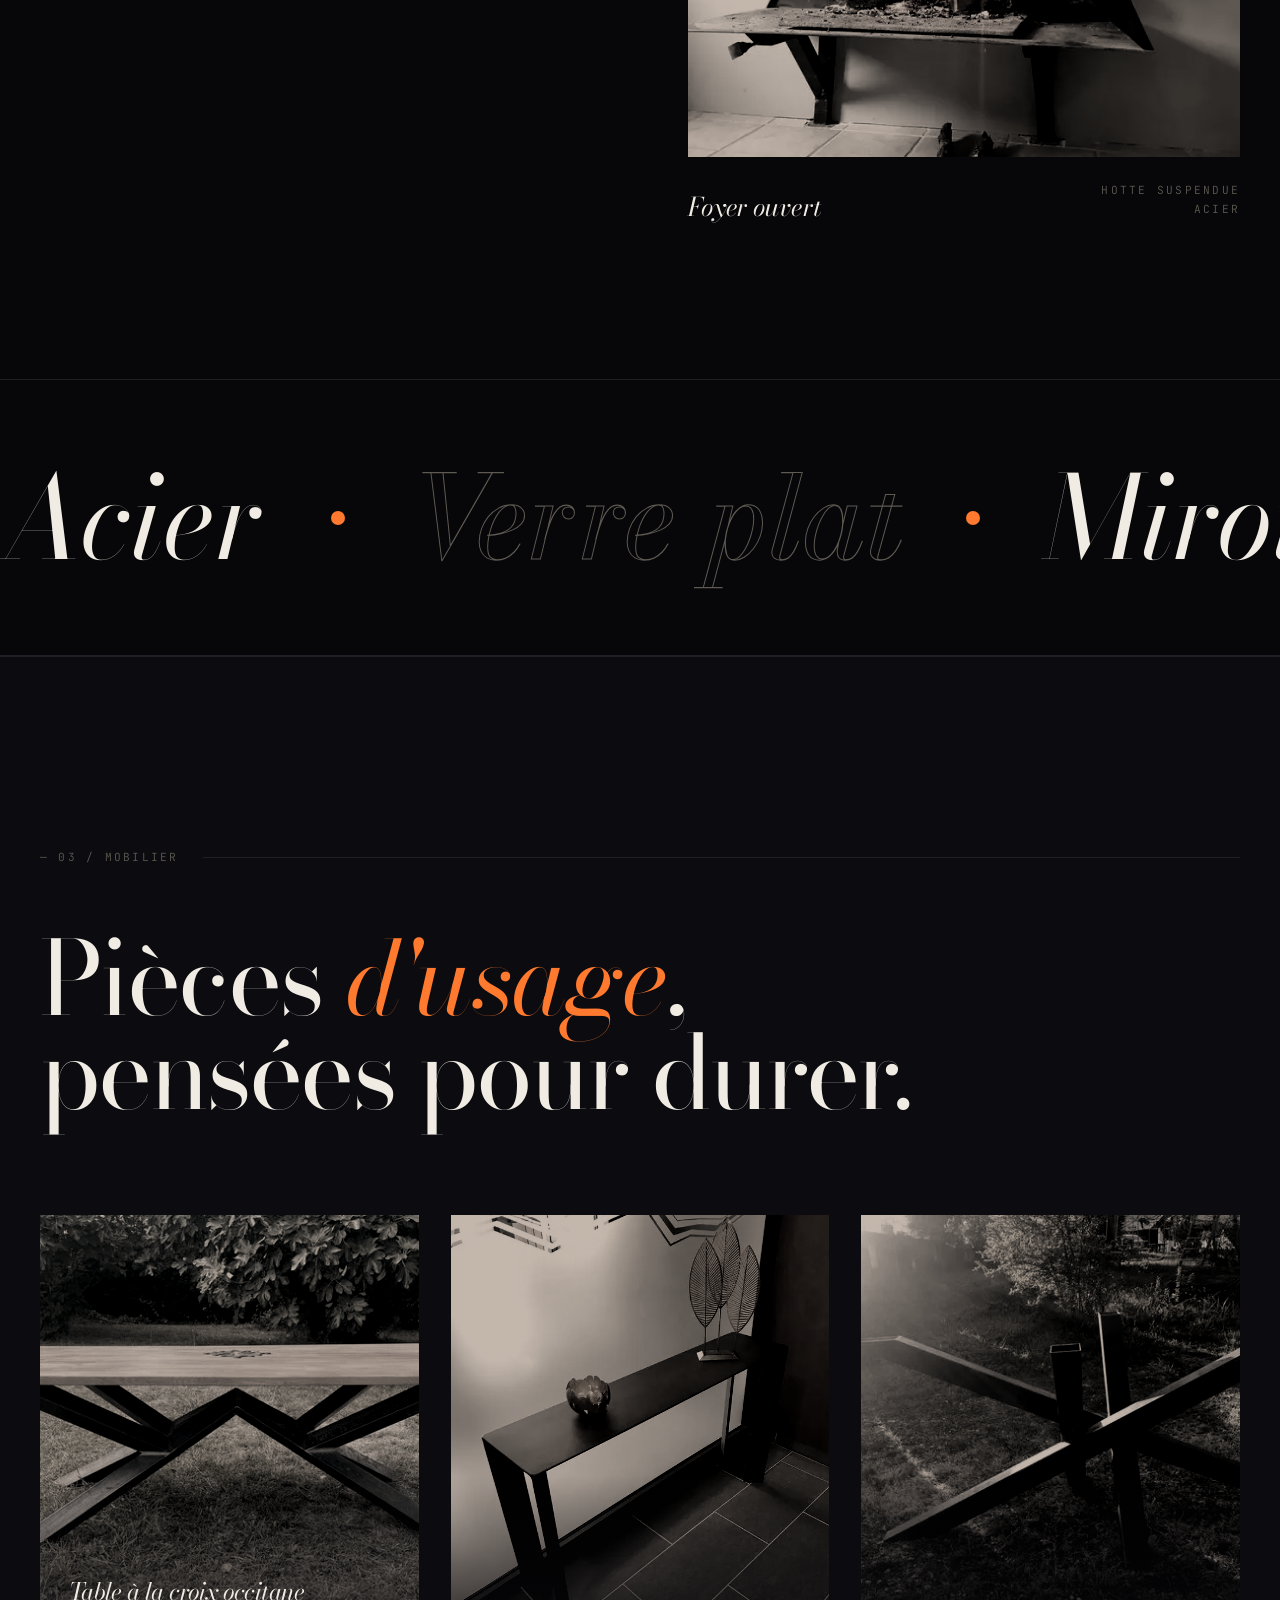
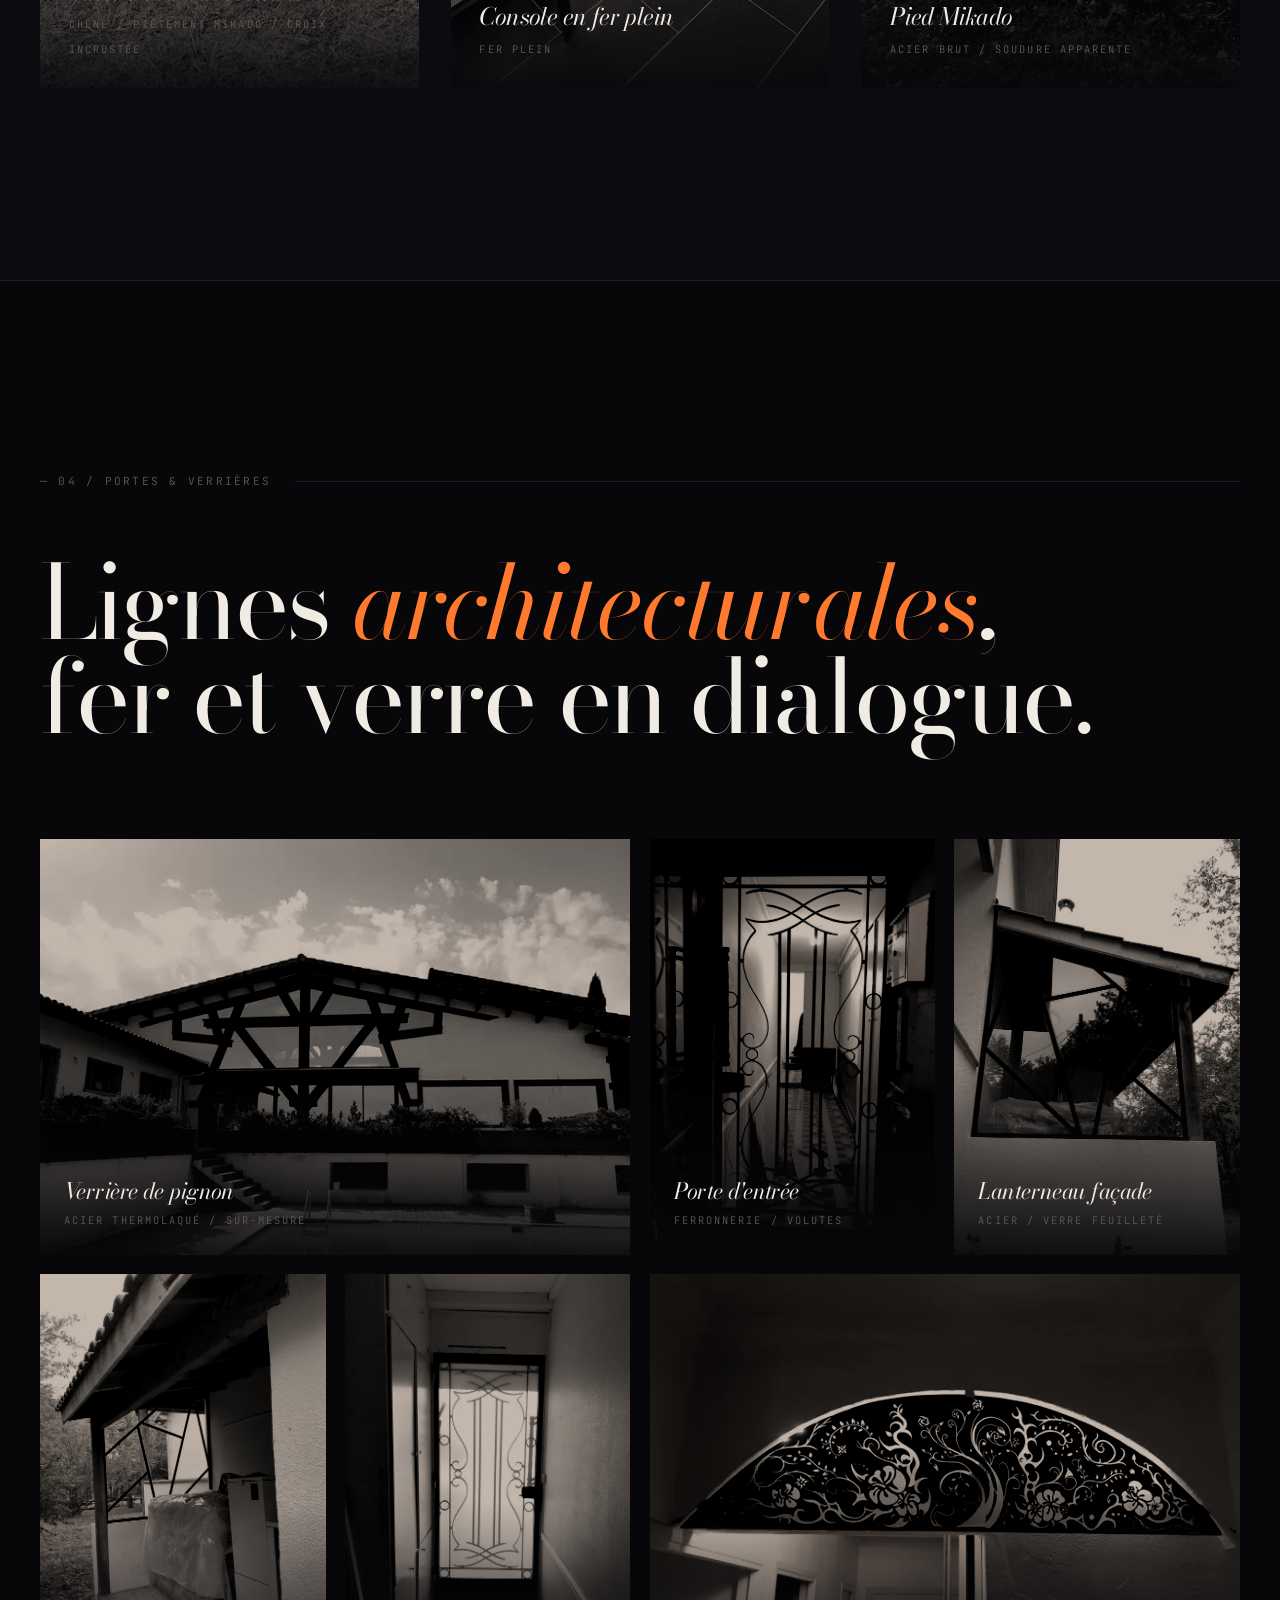
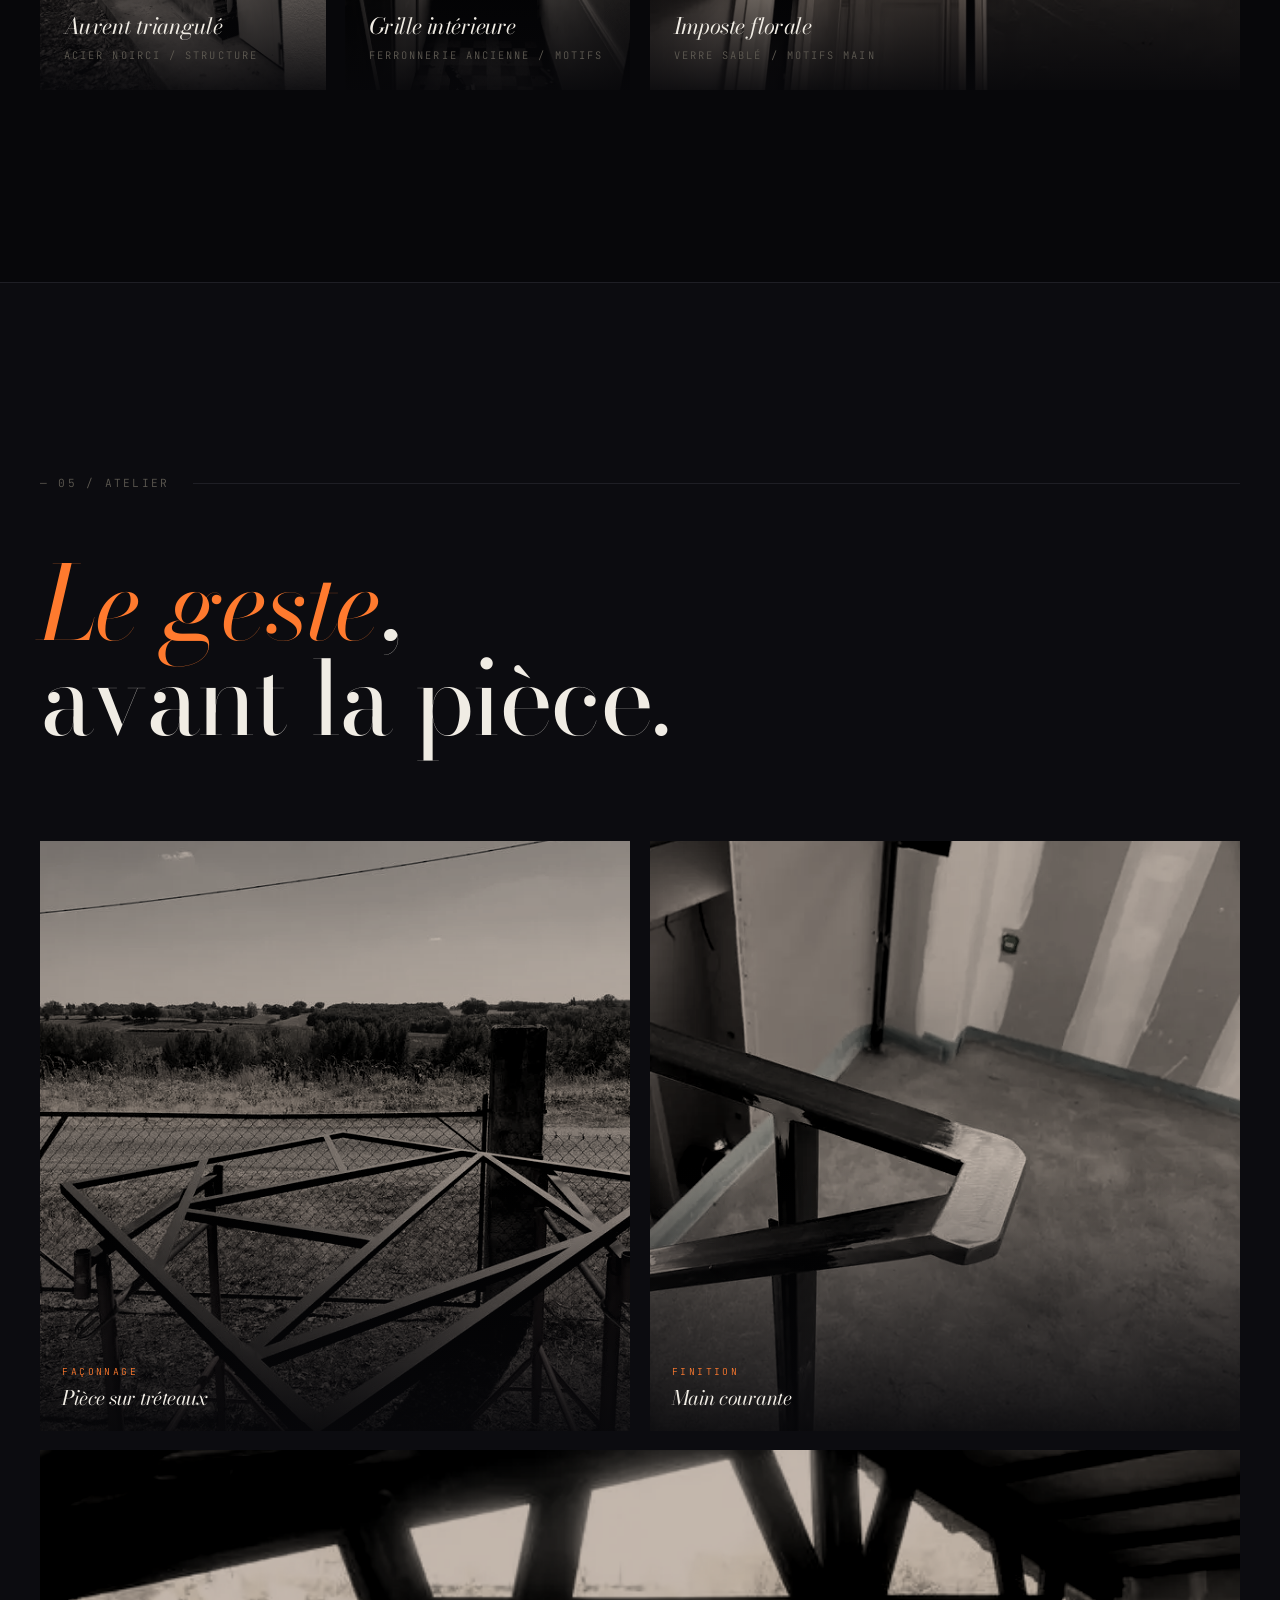
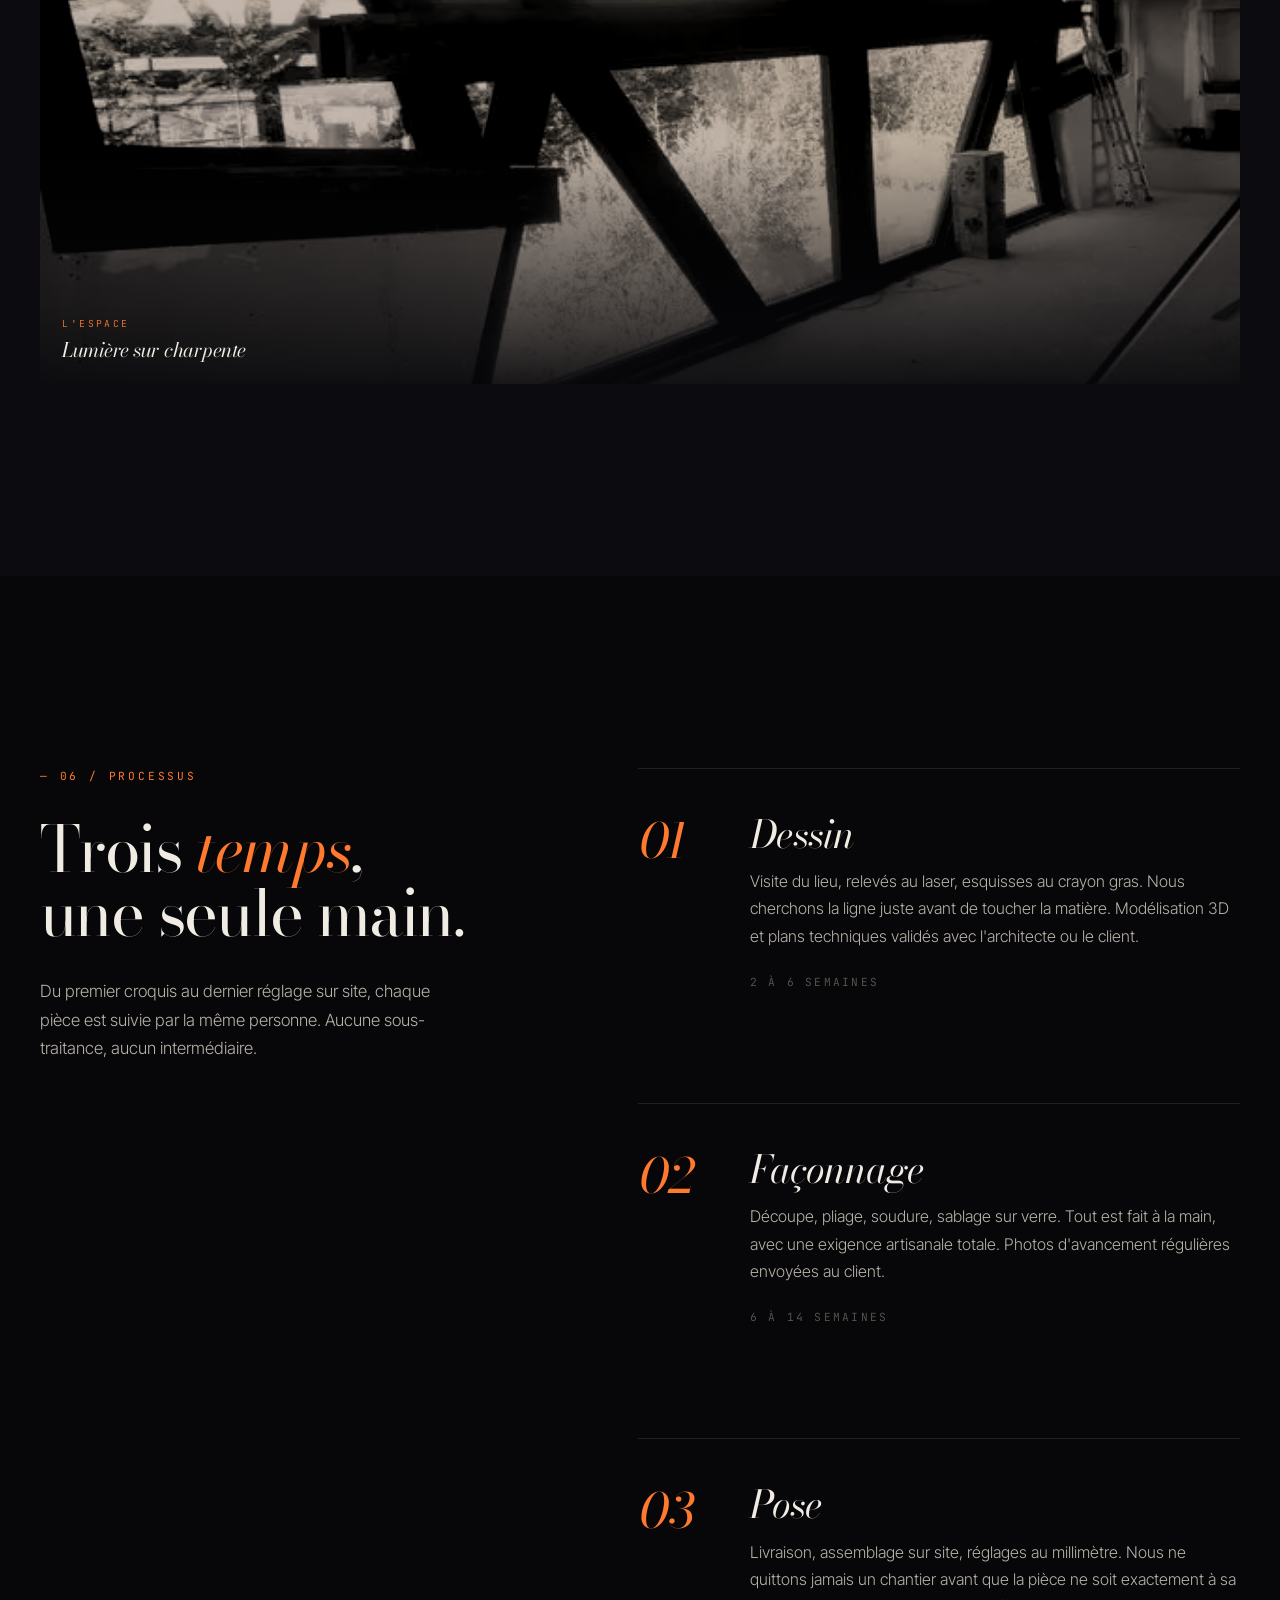
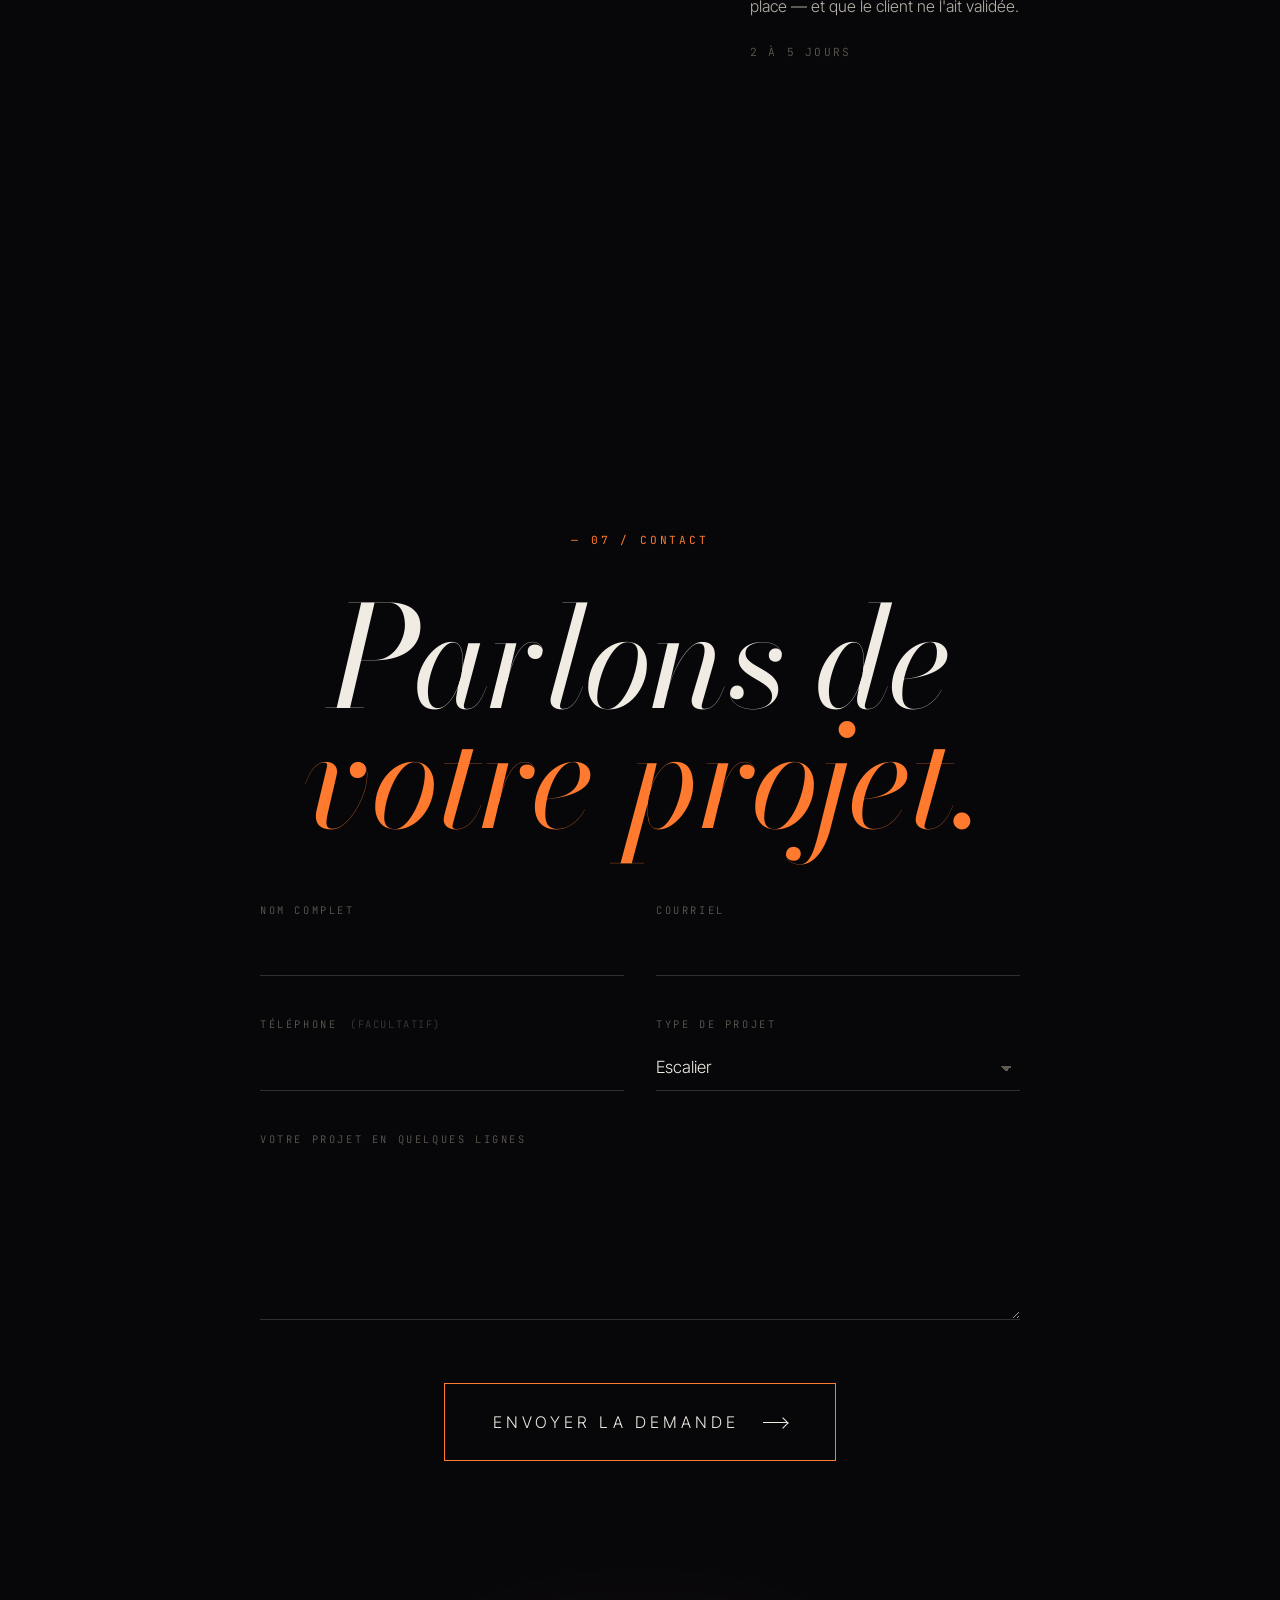
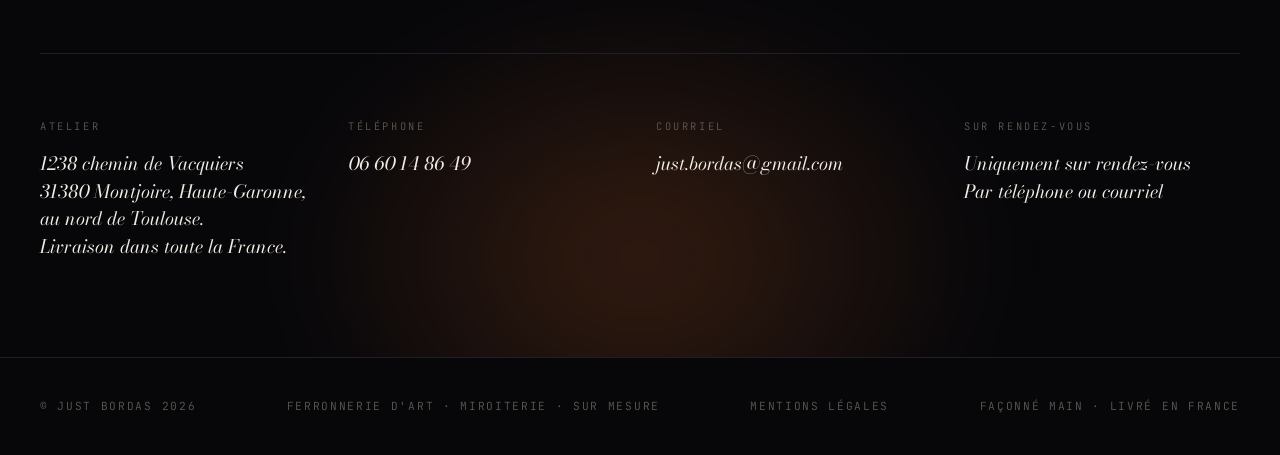
==== commit 769ef0a1: "Migration domaine : URLs canoniques/OG/JSON-LD/sitemap/robots vers justbordas.fr" ====
--- a/index.html
+++ b/index.html
@@ -8,7 +8,7 @@
 <meta name="author" content="Just Bordas" />
 <meta name="theme-color" content="#07070a" />
 
-<link rel="canonical" href="https://vferries.github.io/just/" />
+<link rel="canonical" href="https://justbordas.fr/" />
 
 <!-- Open Graph -->
 <meta property="og:type" content="website" />
@@ -16,25 +16,25 @@
 <meta property="og:site_name" content="Just Bordas" />
 <meta property="og:title" content="Just Bordas — Ferronnerie d'art" />
 <meta property="og:description" content="Pièces uniques en acier, verre et bois — façonnées à la main pour des intérieurs qui ne ressemblent qu'à eux-mêmes." />
-<meta property="og:url" content="https://vferries.github.io/just/" />
-<meta property="og:image" content="https://vferries.github.io/just/og-image.jpg" />
+<meta property="og:url" content="https://justbordas.fr/" />
+<meta property="og:image" content="https://justbordas.fr/og-image.jpg" />
 
 <!-- Twitter / X -->
 <meta name="twitter:card" content="summary_large_image" />
 <meta name="twitter:title" content="Just Bordas — Ferronnerie d'art" />
 <meta name="twitter:description" content="Pièces uniques en acier, verre et bois — façonnées à la main." />
-<meta name="twitter:image" content="https://vferries.github.io/just/og-image.jpg" />
+<meta name="twitter:image" content="https://justbordas.fr/og-image.jpg" />
 
 <!-- Données structurées — référencement local (Google Business, rich results) -->
 <script type="application/ld+json">
 {
   "@context": "https://schema.org",
   "@type": "HomeAndConstructionBusiness",
-  "@id": "https://vferries.github.io/just/#atelier",
+  "@id": "https://justbordas.fr/#atelier",
   "name": "Just Bordas",
   "description": "Atelier de ferronnerie d'art et de miroiterie — escaliers, cheminées, verrières, pergolas, portails et mobilier sur mesure en acier et verre. Façonné main, livré en France.",
-  "url": "https://vferries.github.io/just/",
-  "image": "https://vferries.github.io/just/og-image.jpg",
+  "url": "https://justbordas.fr/",
+  "image": "https://justbordas.fr/og-image.jpg",
   "telephone": "+33660148649",
   "email": "just.bordas@gmail.com",
   "foundingDate": "2015",
--- a/styles.css
+++ b/styles.css
@@ -106,7 +106,7 @@
     background: var(--spark);
     border-radius: 50%;
     pointer-events: none;
-    z-index: 10000;
+    z-index: 10010; /* au-dessus de la lightbox (10005) pour rester visible par-dessus */
     mix-blend-mode: difference;
     transition: width 0.3s ease, height 0.3s ease, background 0.3s ease;
     will-change: transform;
@@ -118,7 +118,7 @@
     border: 1px solid var(--spark);
     border-radius: 50%;
     pointer-events: none;
-    z-index: 9999;
+    z-index: 10009; /* au-dessus de la lightbox (10005), juste sous le point du curseur */
     transition: width 0.4s cubic-bezier(0.16,1,0.3,1), height 0.4s cubic-bezier(0.16,1,0.3,1), opacity 0.3s ease;
     opacity: 0.4;
     will-change: transform;
@@ -1594,18 +1594,25 @@
     justify-content: center;
     width: 54px;
     height: 54px;
-    padding: 0 0 0.35rem;
+    padding: 0;
     background: transparent;
     border: 1px solid var(--line-bright);
     border-radius: 50%;
     color: var(--ink);
-    font-family: var(--display);
-    font-size: 2rem;
-    line-height: 1;
+    font-size: 0; /* masque le glyphe ‹ › ; le chevron est dessiné en CSS pour un centrage fiable */
     cursor: pointer;
     transition: border-color 0.3s ease, background 0.3s ease, color 0.3s ease;
     z-index: 2;
   }
+  .lightbox-nav::before {
+    content: "";
+    width: 10px;
+    height: 10px;
+    border-top: 1.5px solid currentColor;
+    border-right: 1.5px solid currentColor;
+  }
+  .lightbox-prev::before { transform: rotate(-135deg); margin-left: 3px; }
+  .lightbox-next::before { transform: rotate(45deg); margin-right: 3px; }
   .lightbox-nav:hover,
   .lightbox-nav:focus-visible {
     border-color: var(--spark);
@@ -1650,7 +1657,7 @@
     .lightbox { padding: 5rem 1rem 4rem; }
     .lightbox-close { top: 1rem; right: 1rem; }
     .lightbox-caption { bottom: 1rem; left: 1rem; right: 1rem; font-size: 0.6rem; }
-    .lightbox-nav { width: 44px; height: 44px; font-size: 1.6rem; }
+    .lightbox-nav { width: 44px; height: 44px; }
     .lightbox-prev { left: 0.6rem; }
     .lightbox-next { right: 0.6rem; }
   }
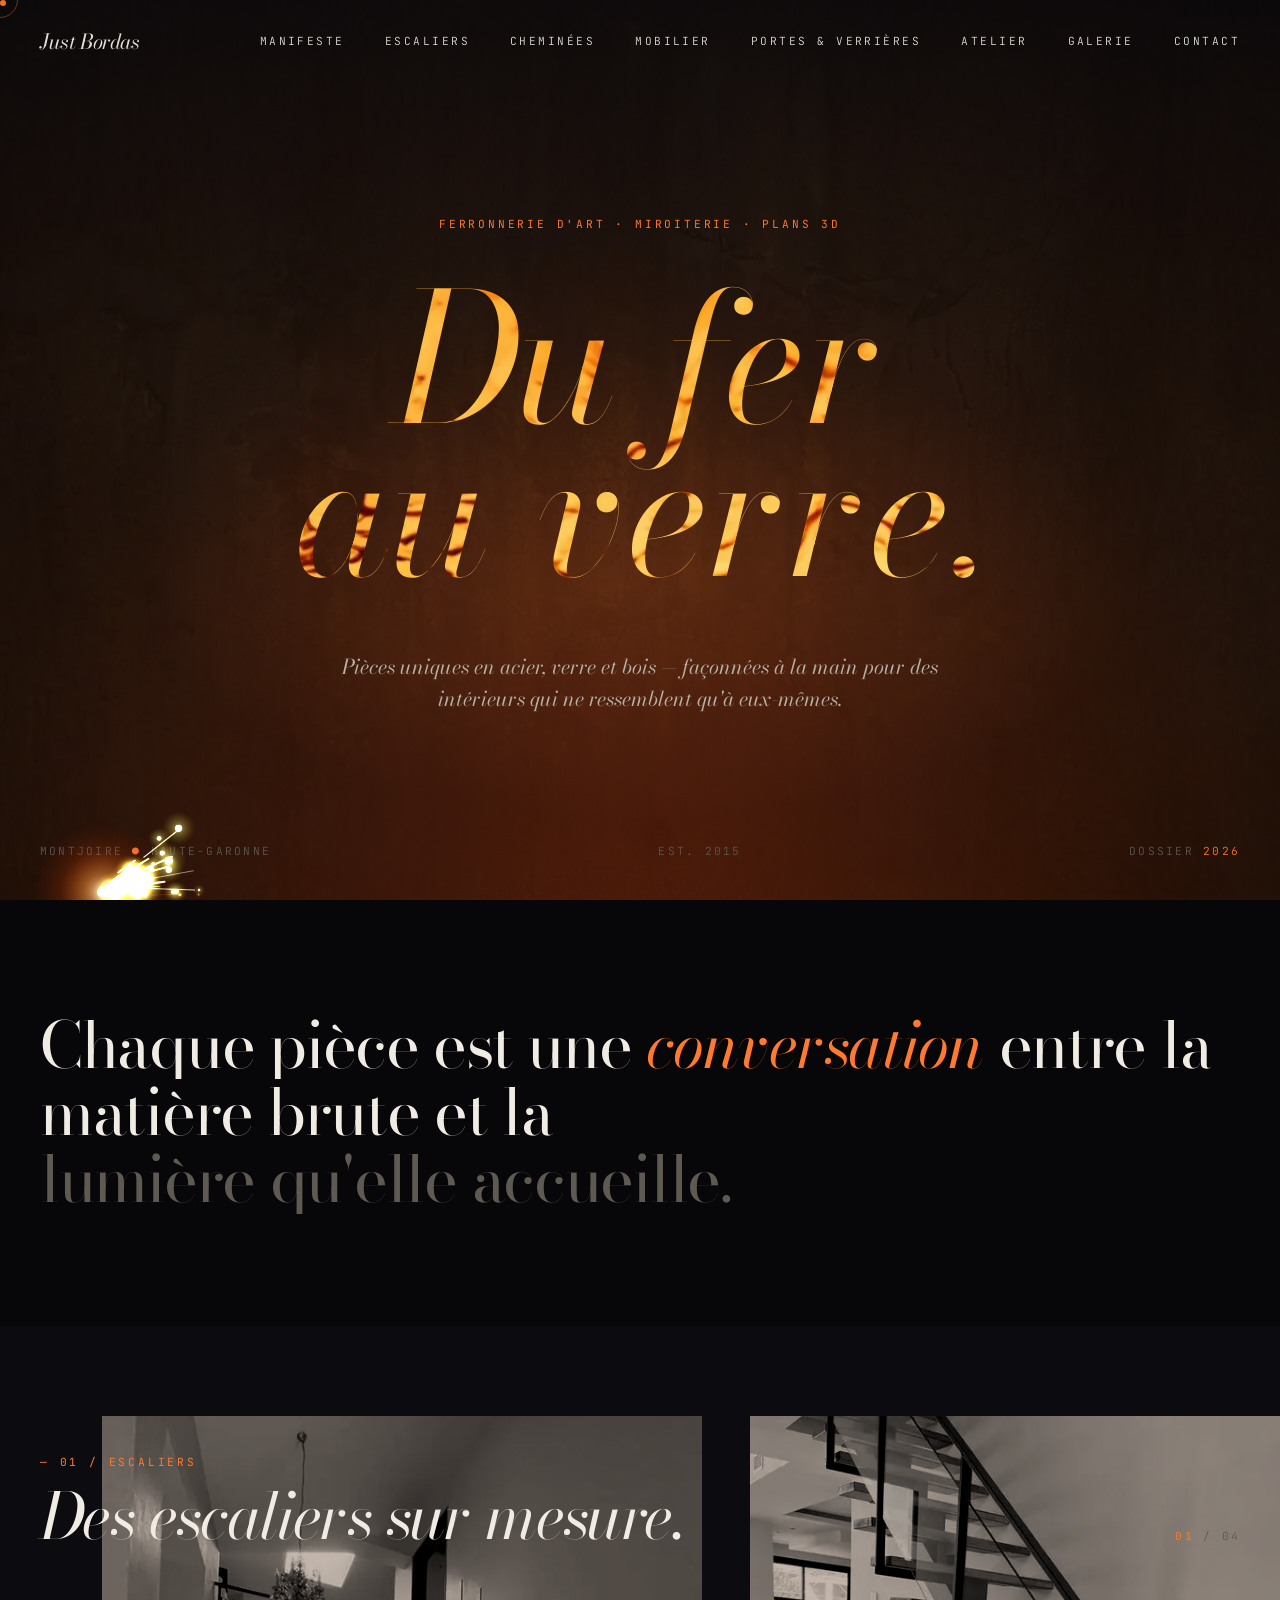
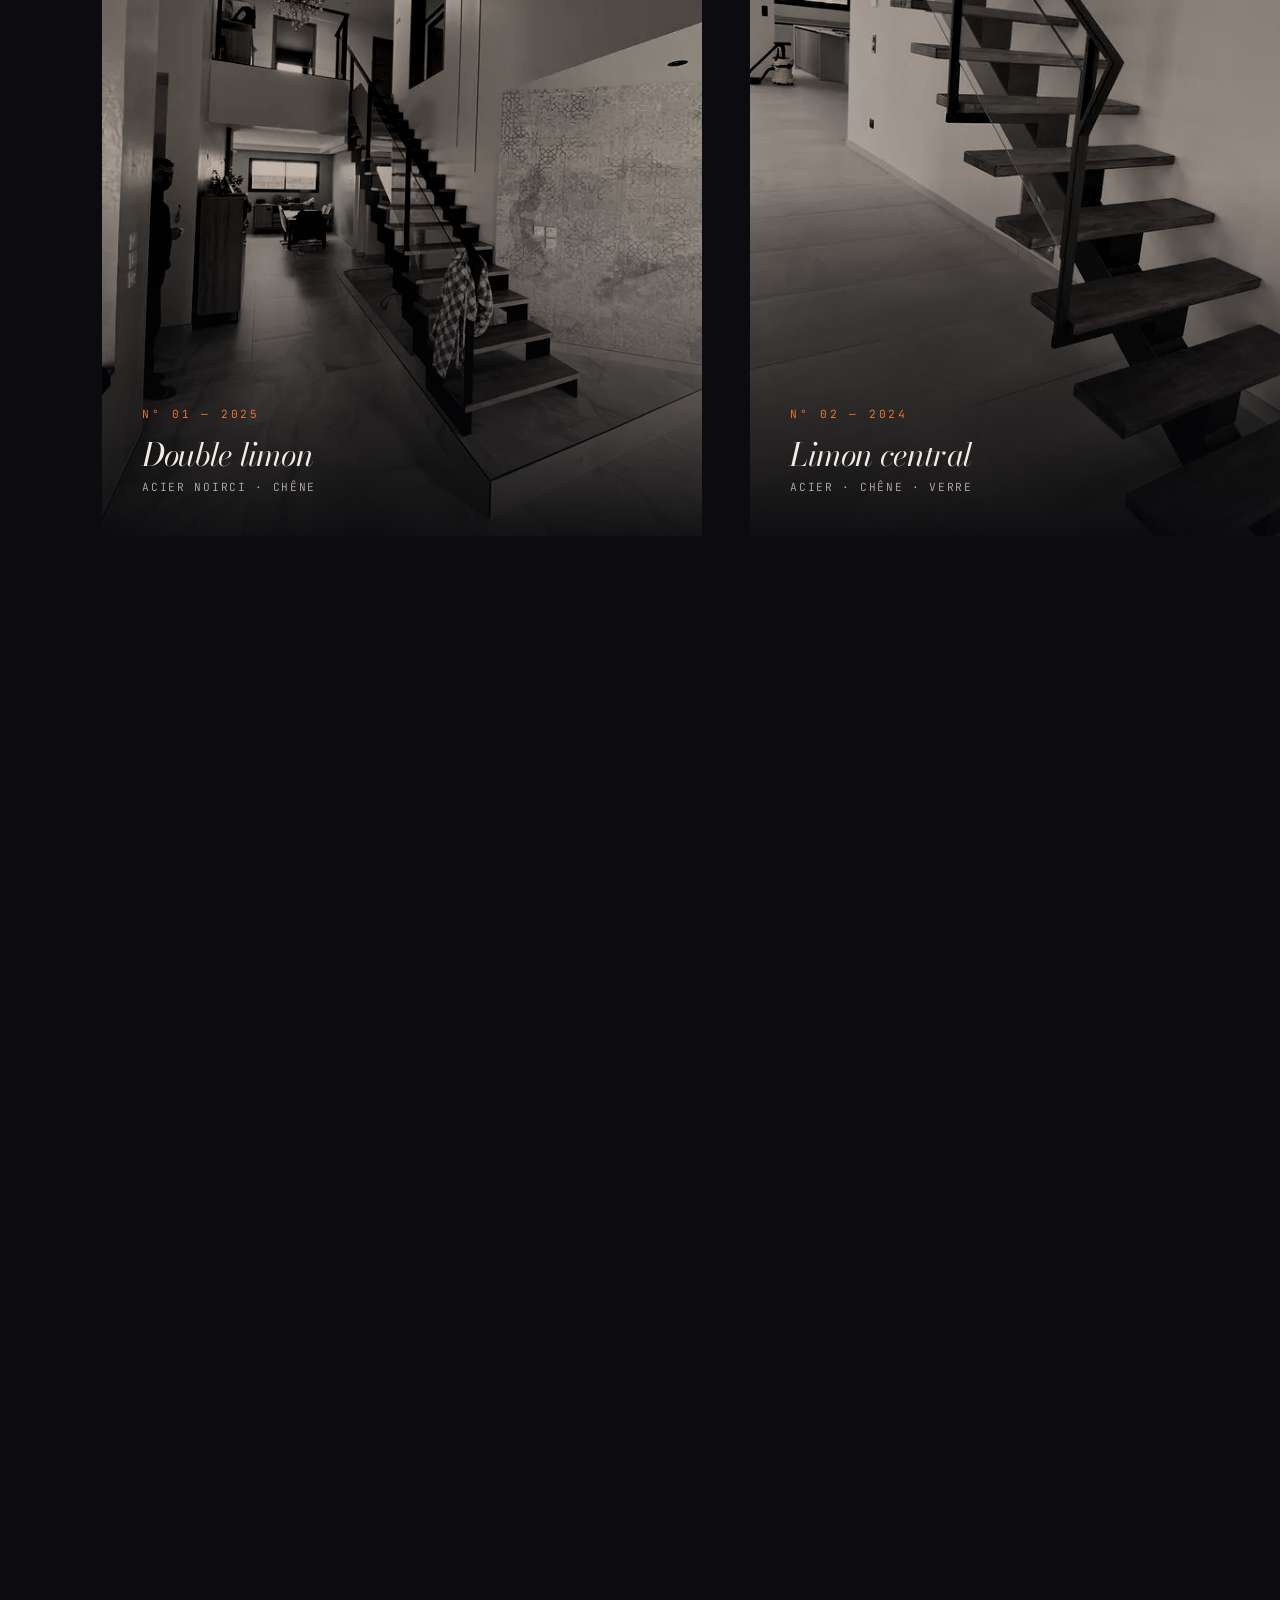
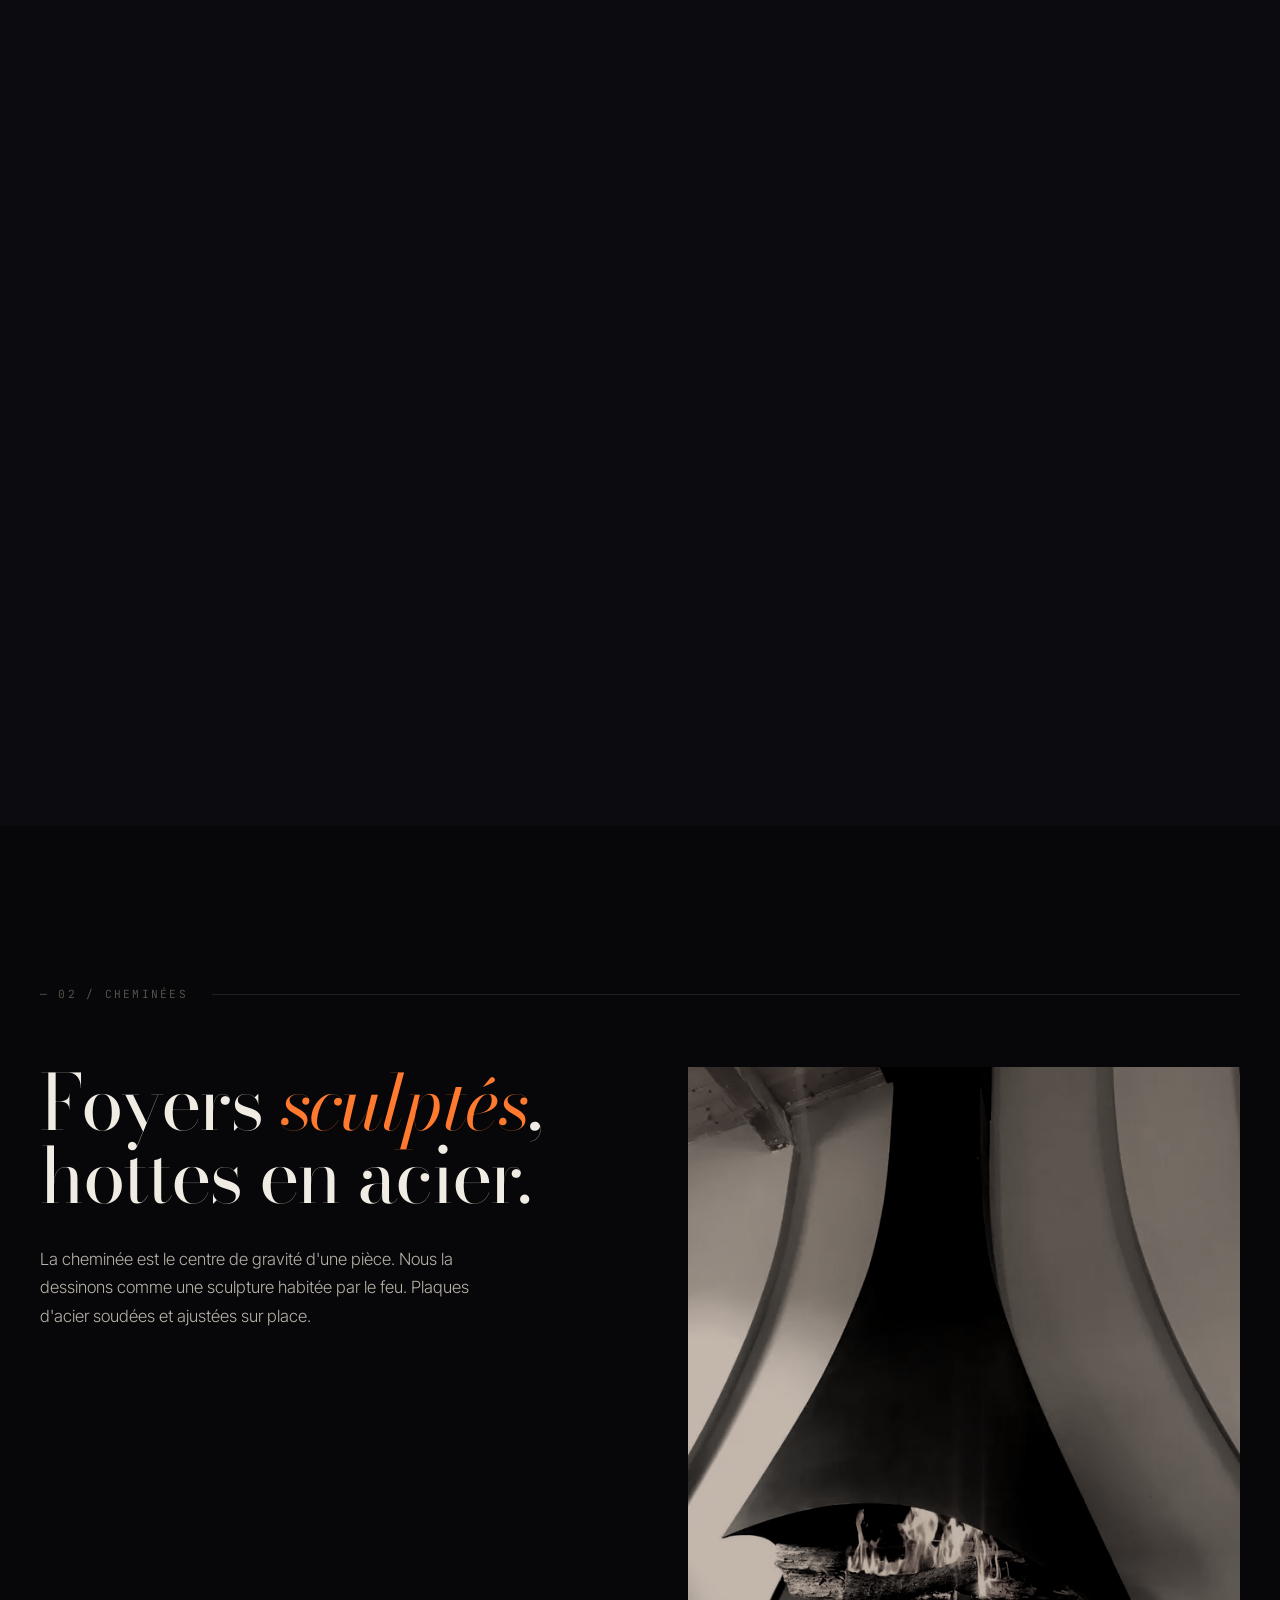
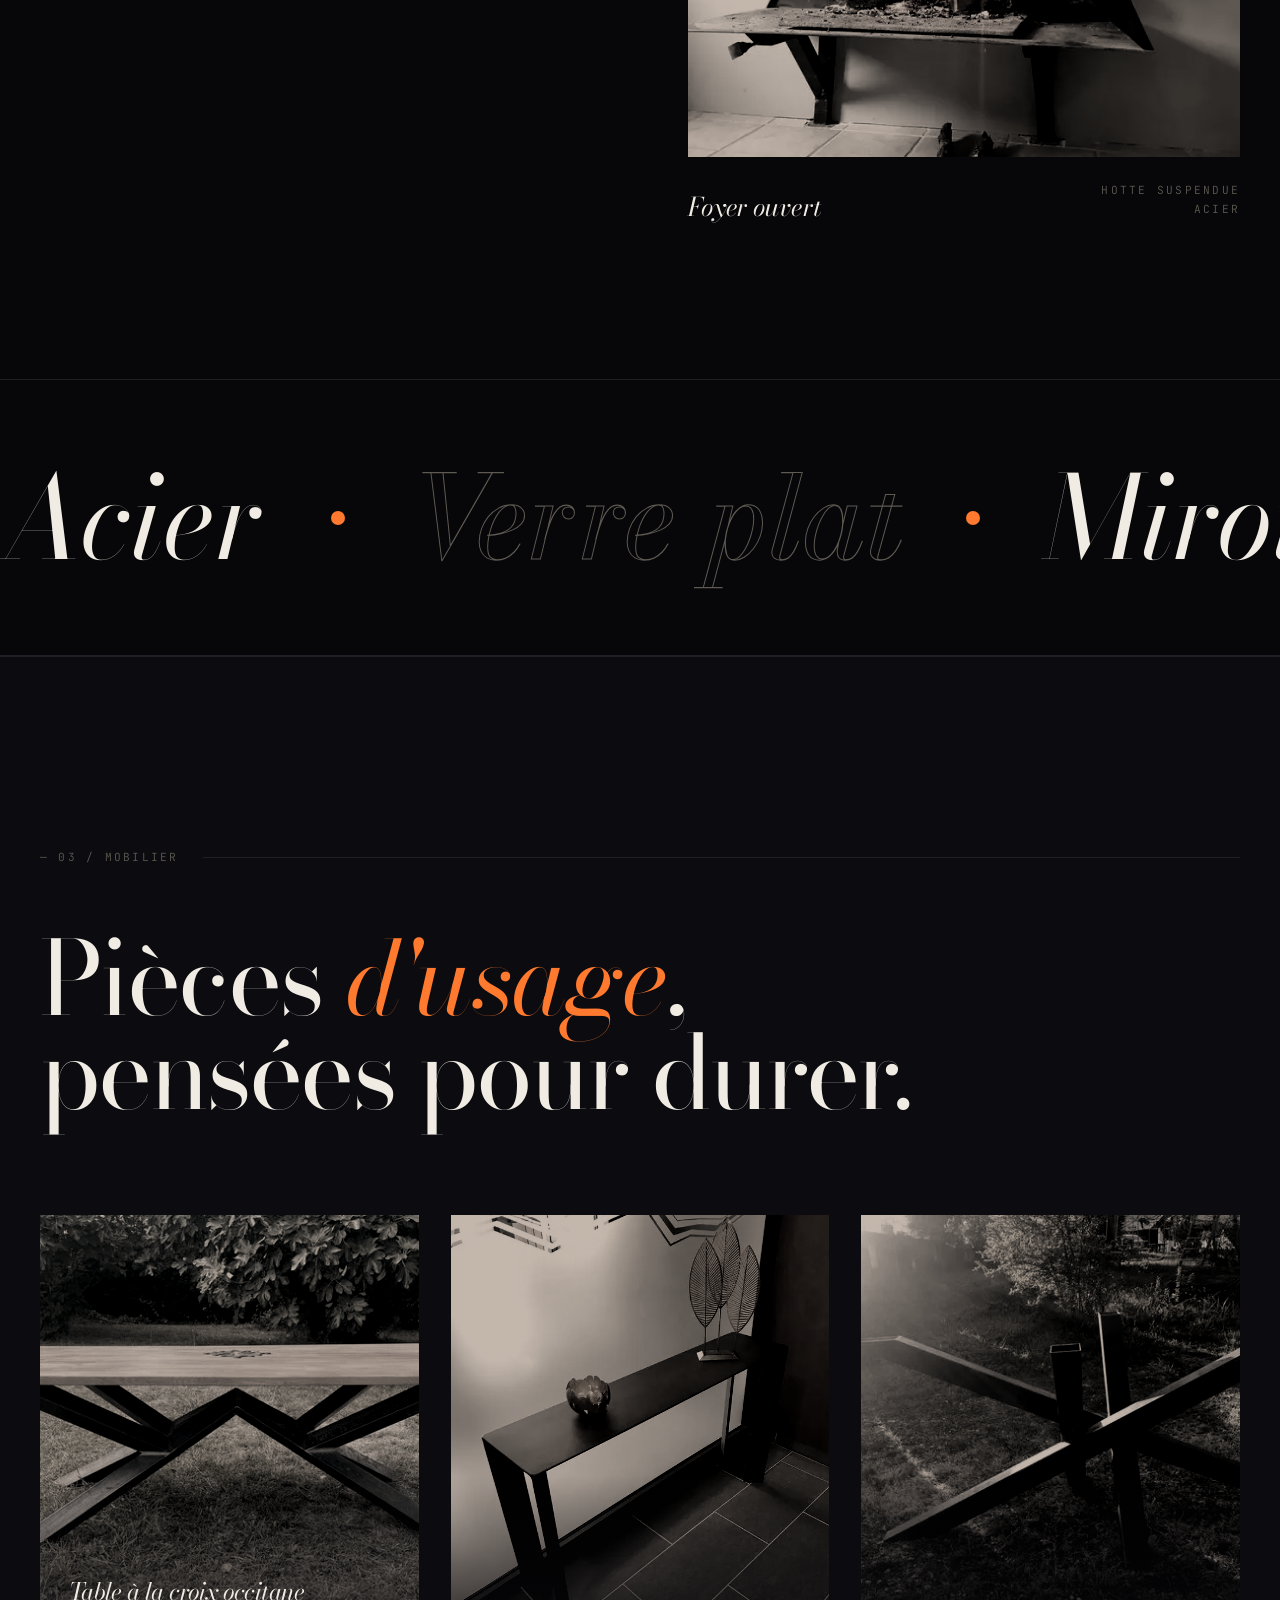
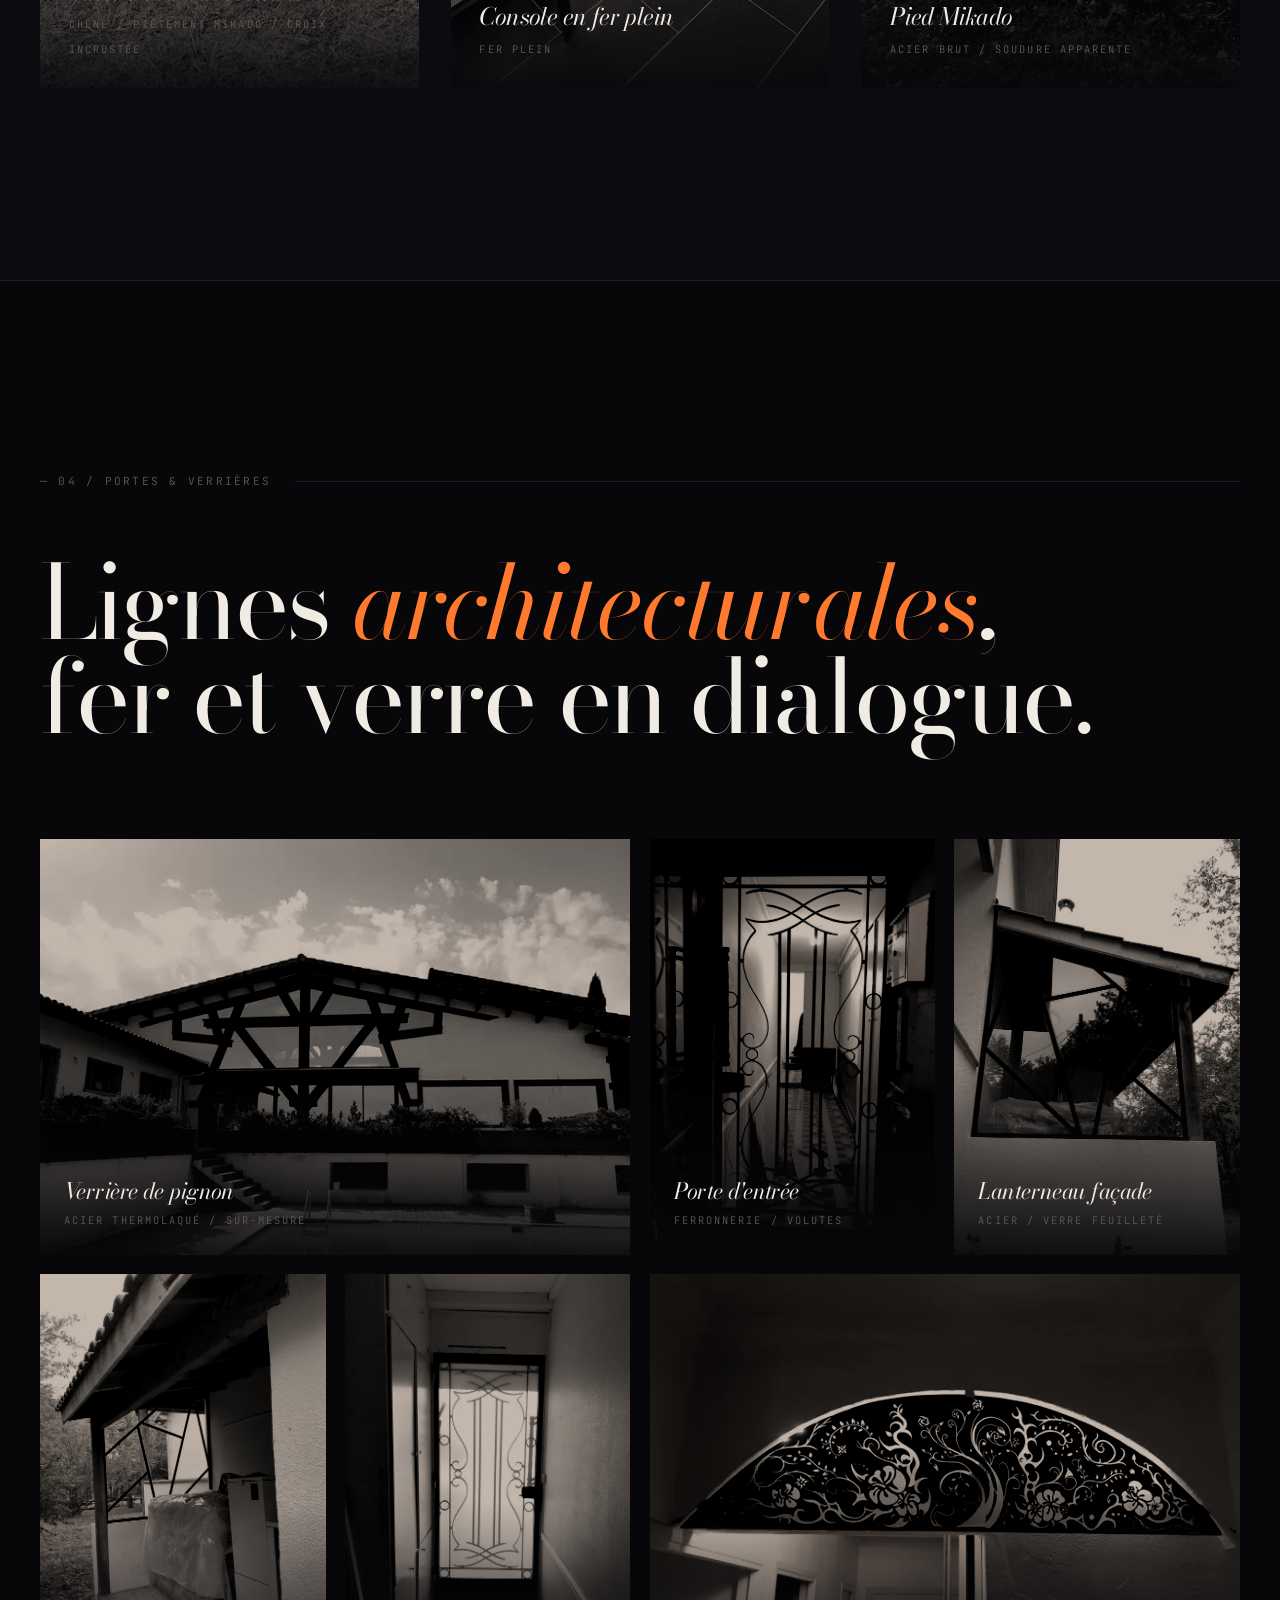
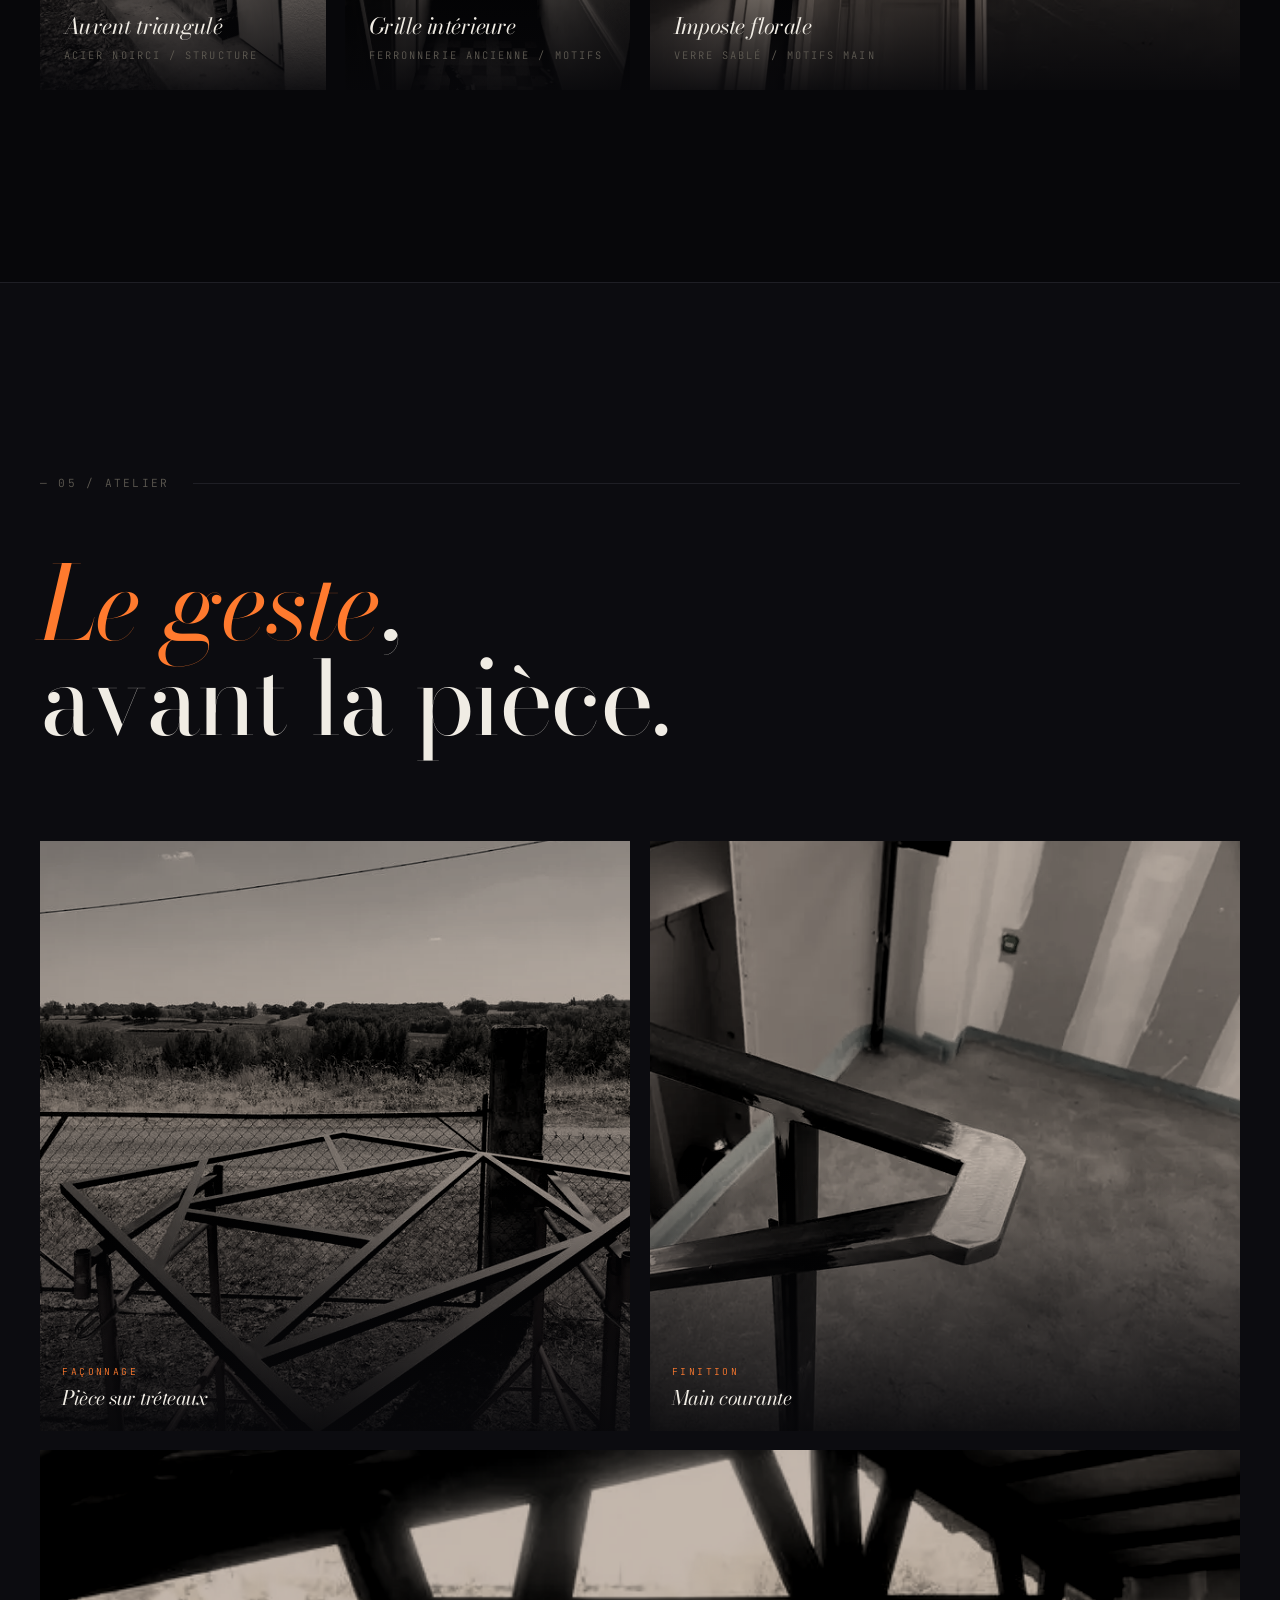
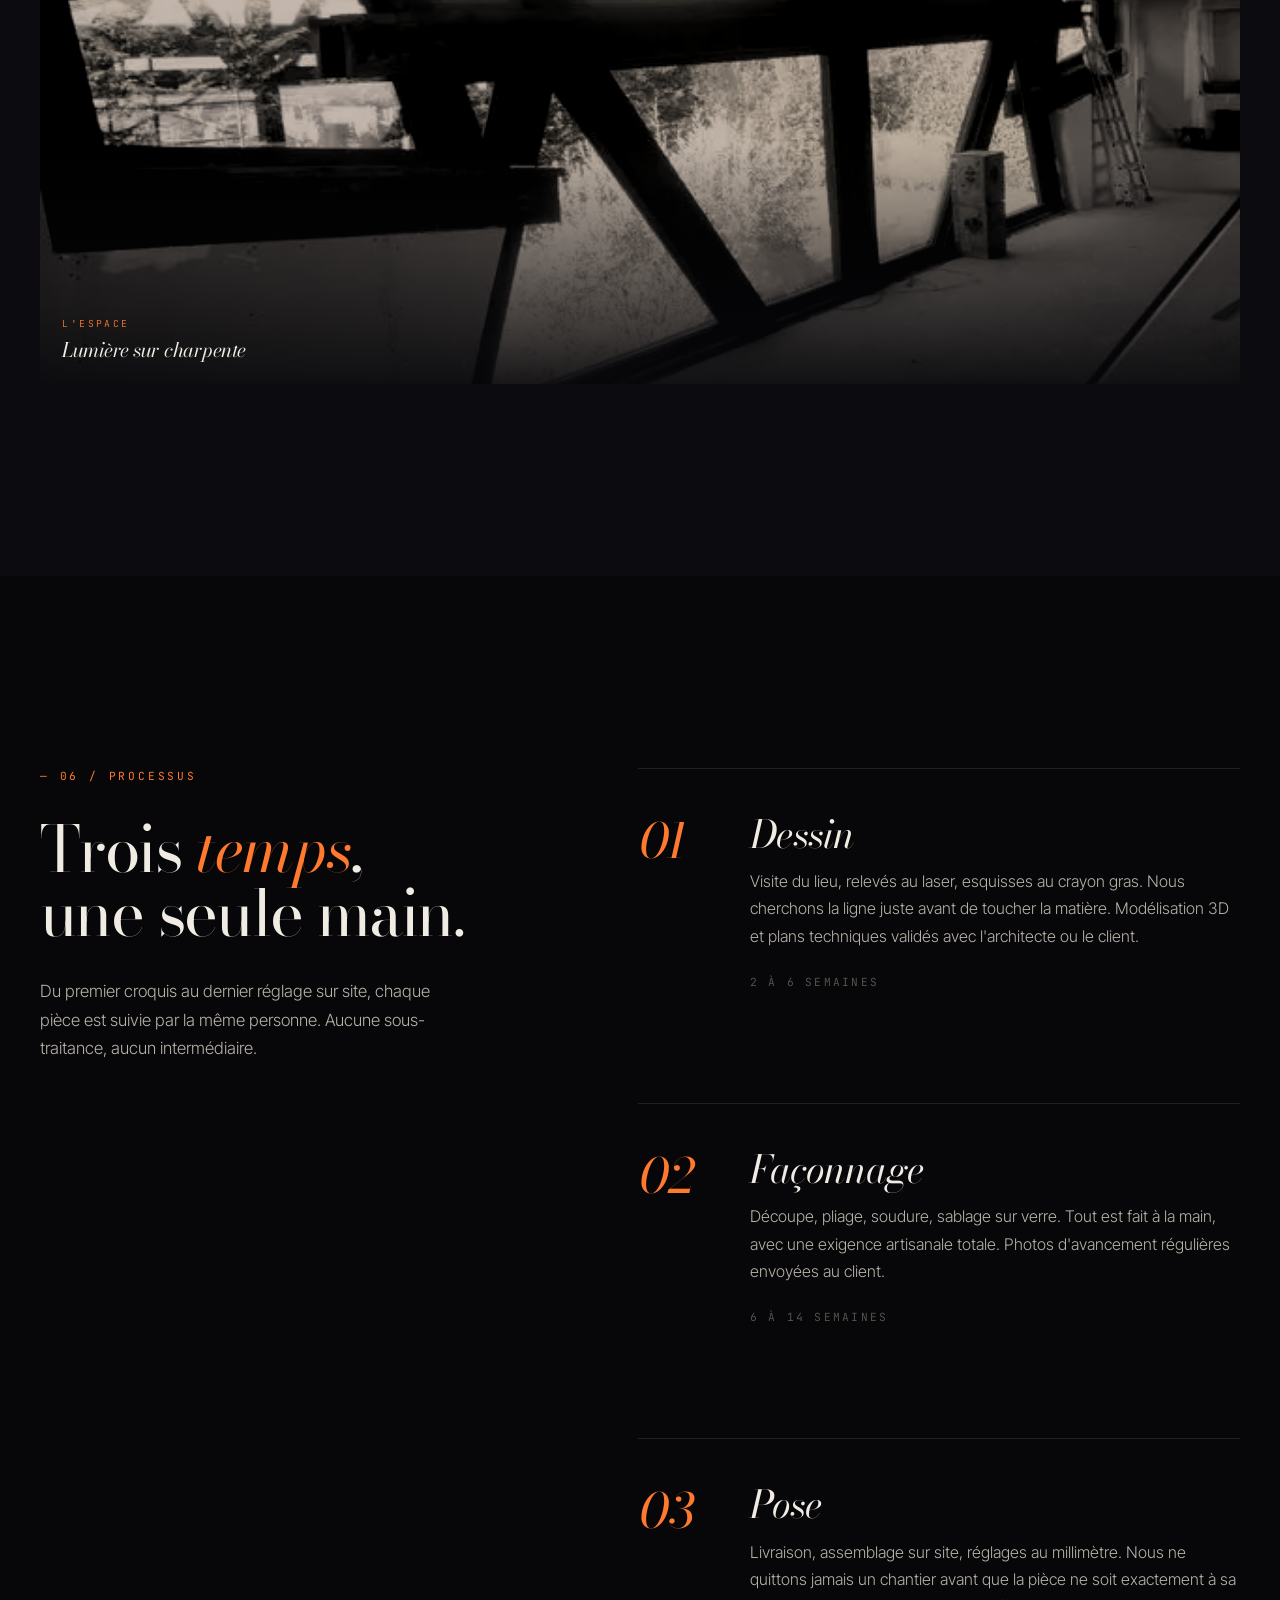
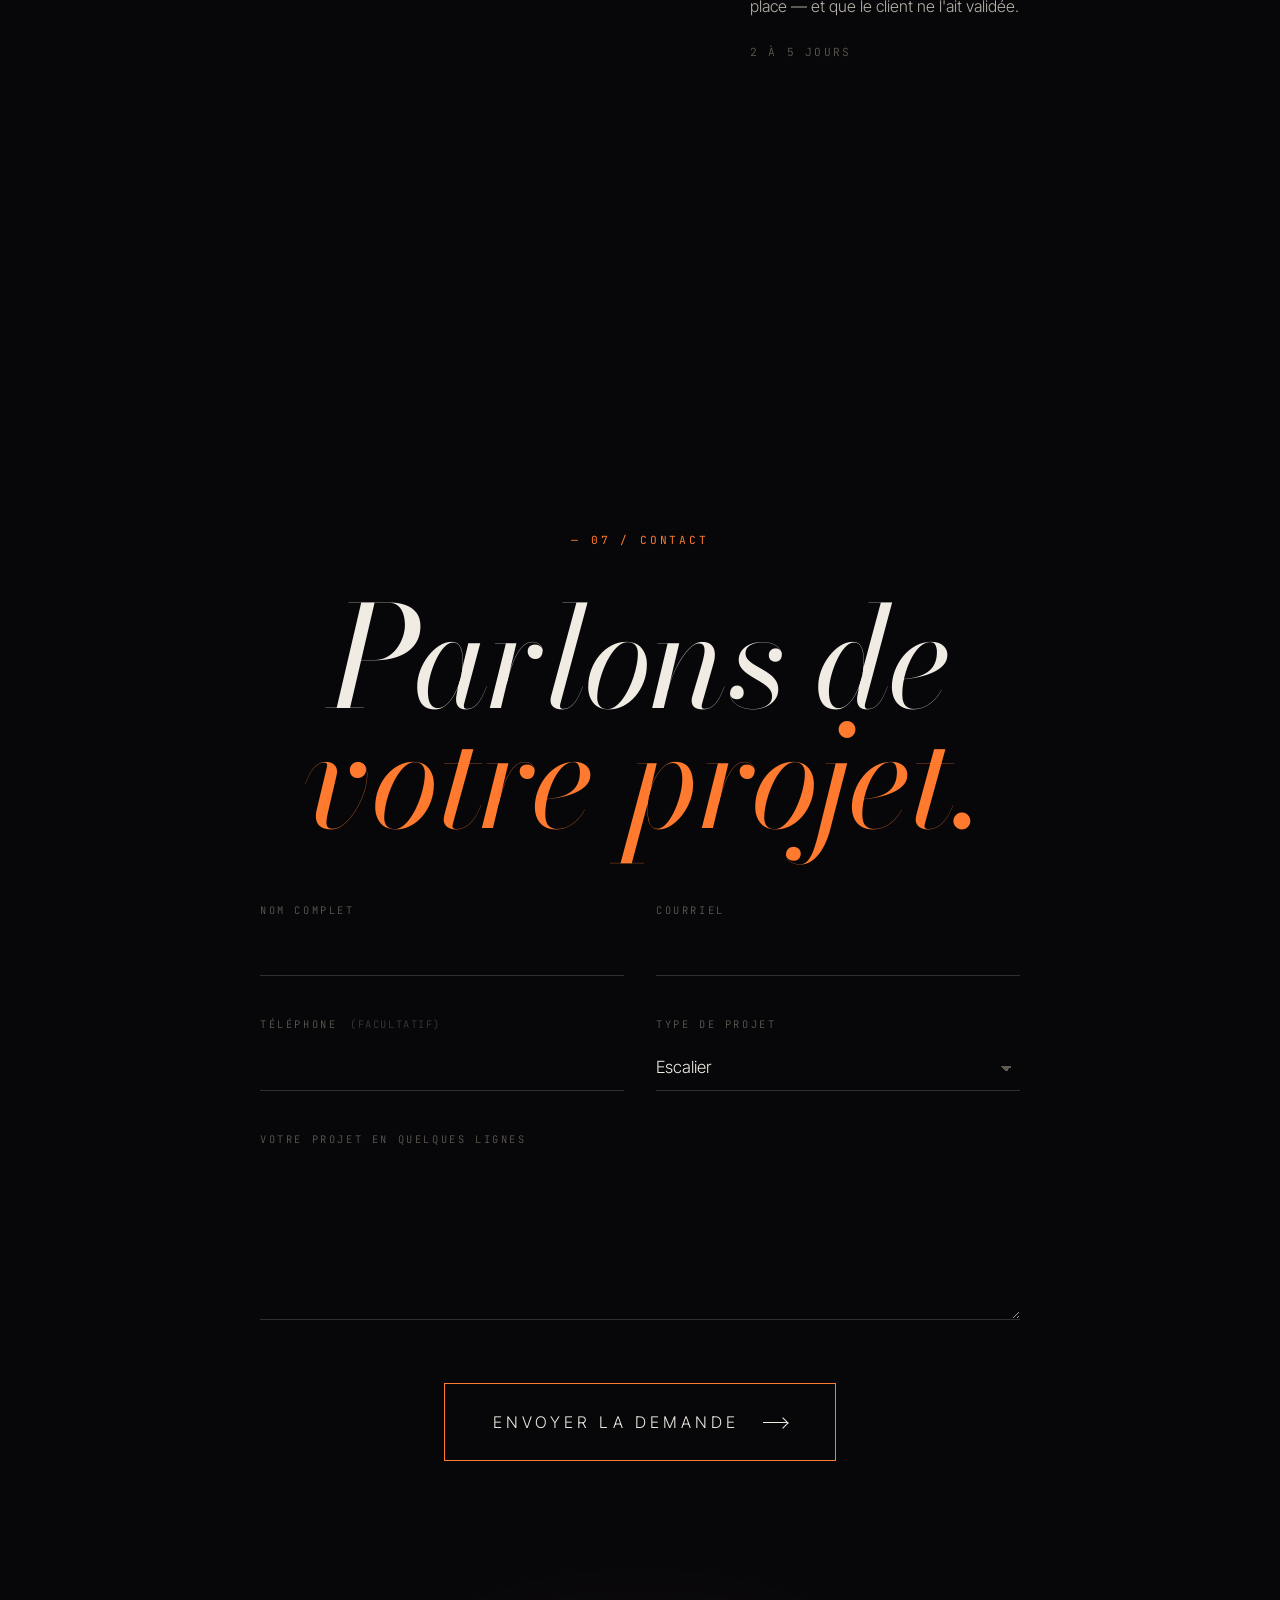
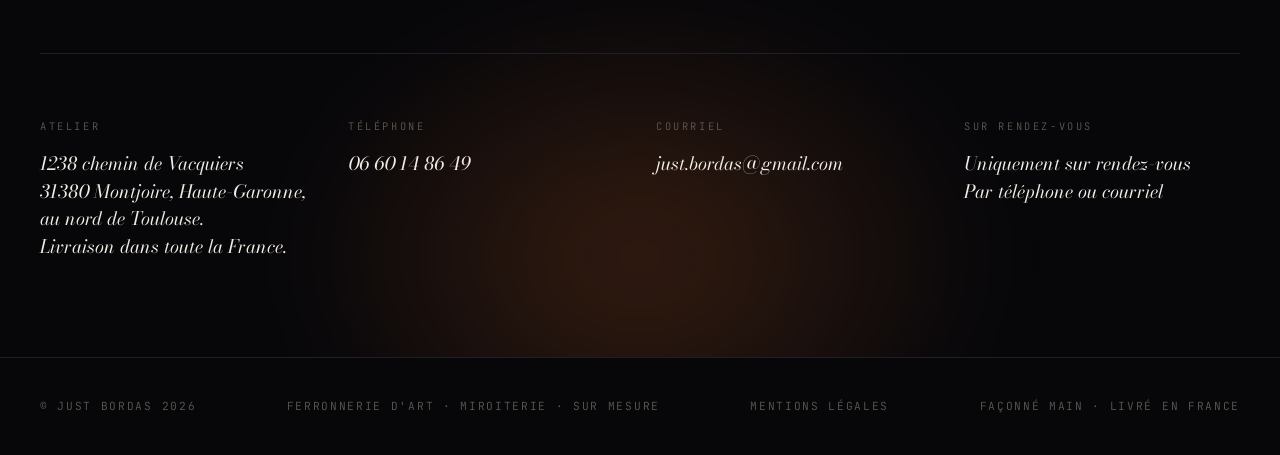
==== commit 68923085: "Formulaire : alias FormSubmit dans l'action au lieu de l'adresse en clair" ====
--- a/index.html
+++ b/index.html
@@ -538,8 +538,10 @@
       <span class="accent">votre projet.</span>
     </h2>
 
-    <form class="contact-form reveal" action="https://formsubmit.co/ajax/just.bordas@gmail.com" method="POST" novalidate>
-      <!-- FormSubmit — options contrôlées par des champs cachés _xxx -->
+    <form class="contact-form reveal" action="https://formsubmit.co/ajax/bfb3413773e1bf8efef40a15803d2164" method="POST" novalidate>
+      <!-- FormSubmit — alias du compte plutôt que l'adresse en clair, pour ne pas
+           l'exposer aux robots à spam qui scrapent le HTML.
+           Options contrôlées par des champs cachés _xxx. -->
       <input type="hidden" name="_subject" value="Nouveau message — site Just Bordas" />
       <input type="hidden" name="_template" value="table" />
       <input type="hidden" name="_captcha" value="false" />
